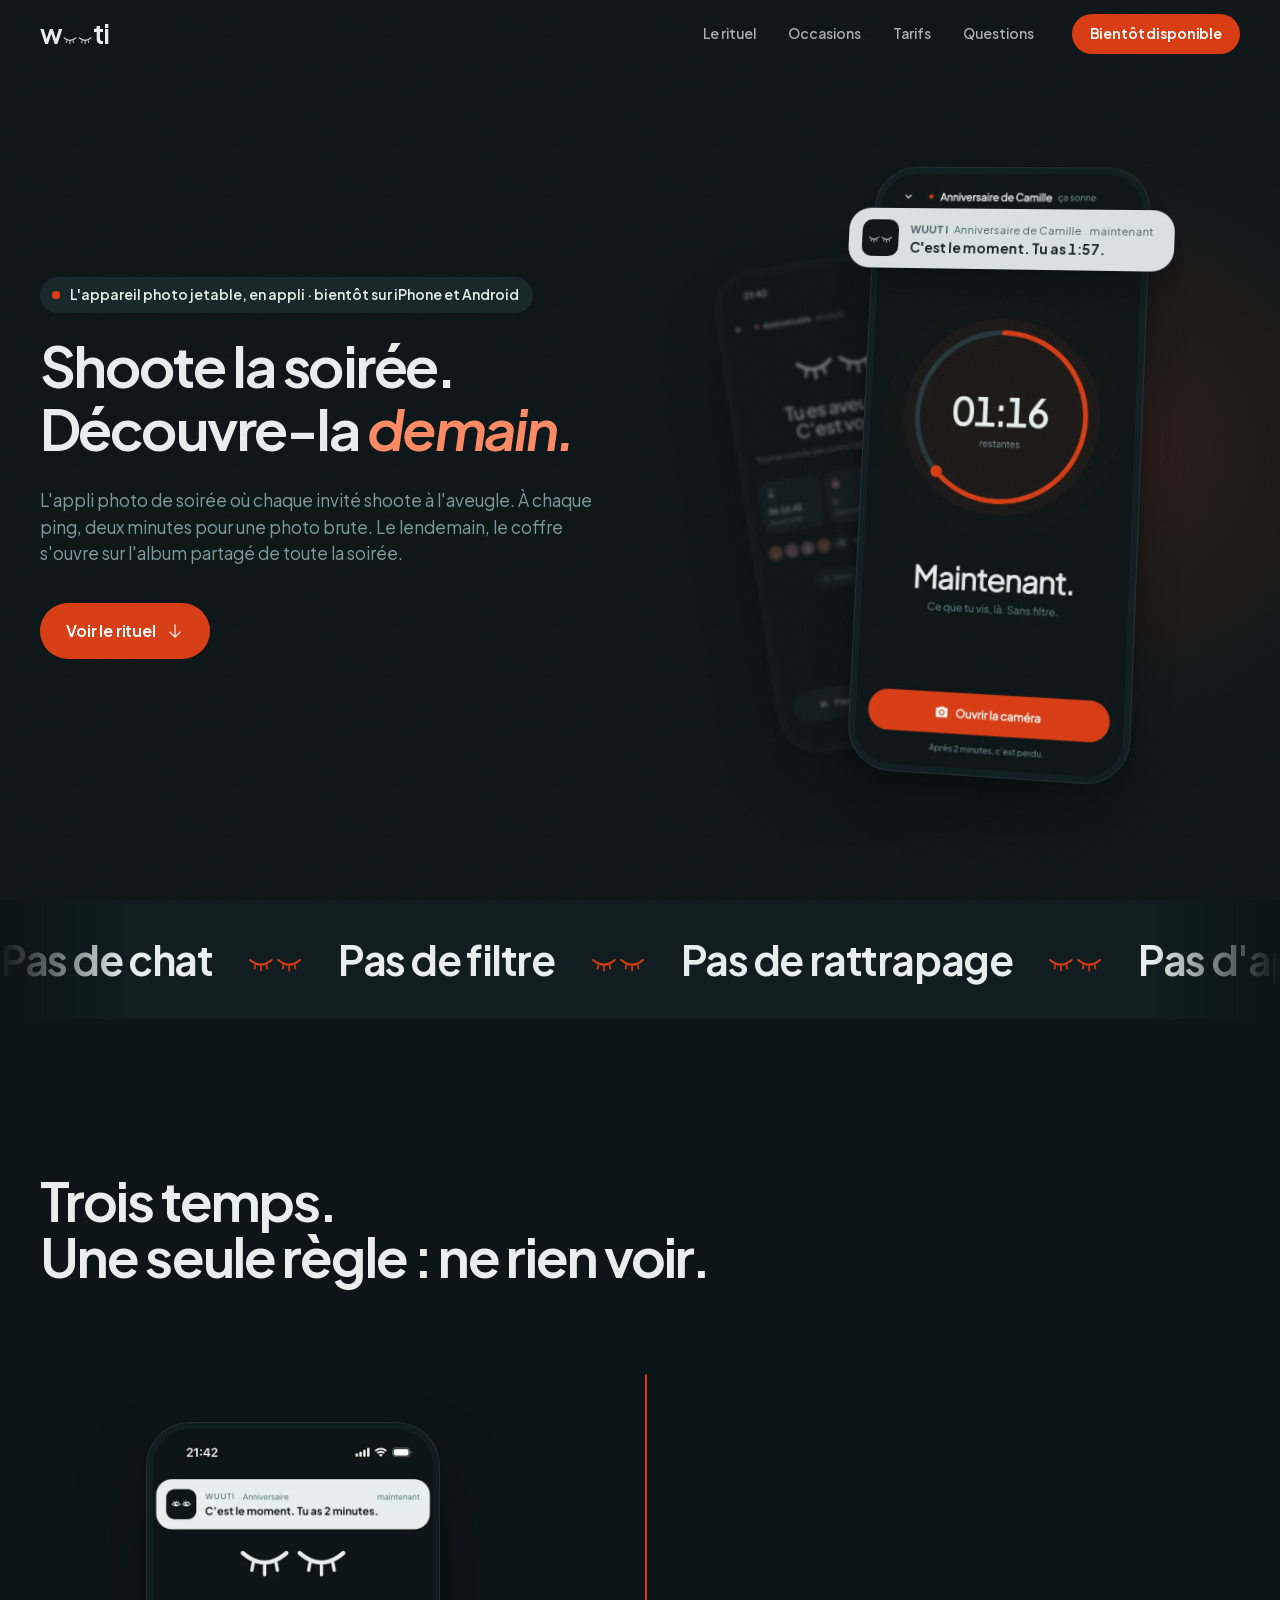
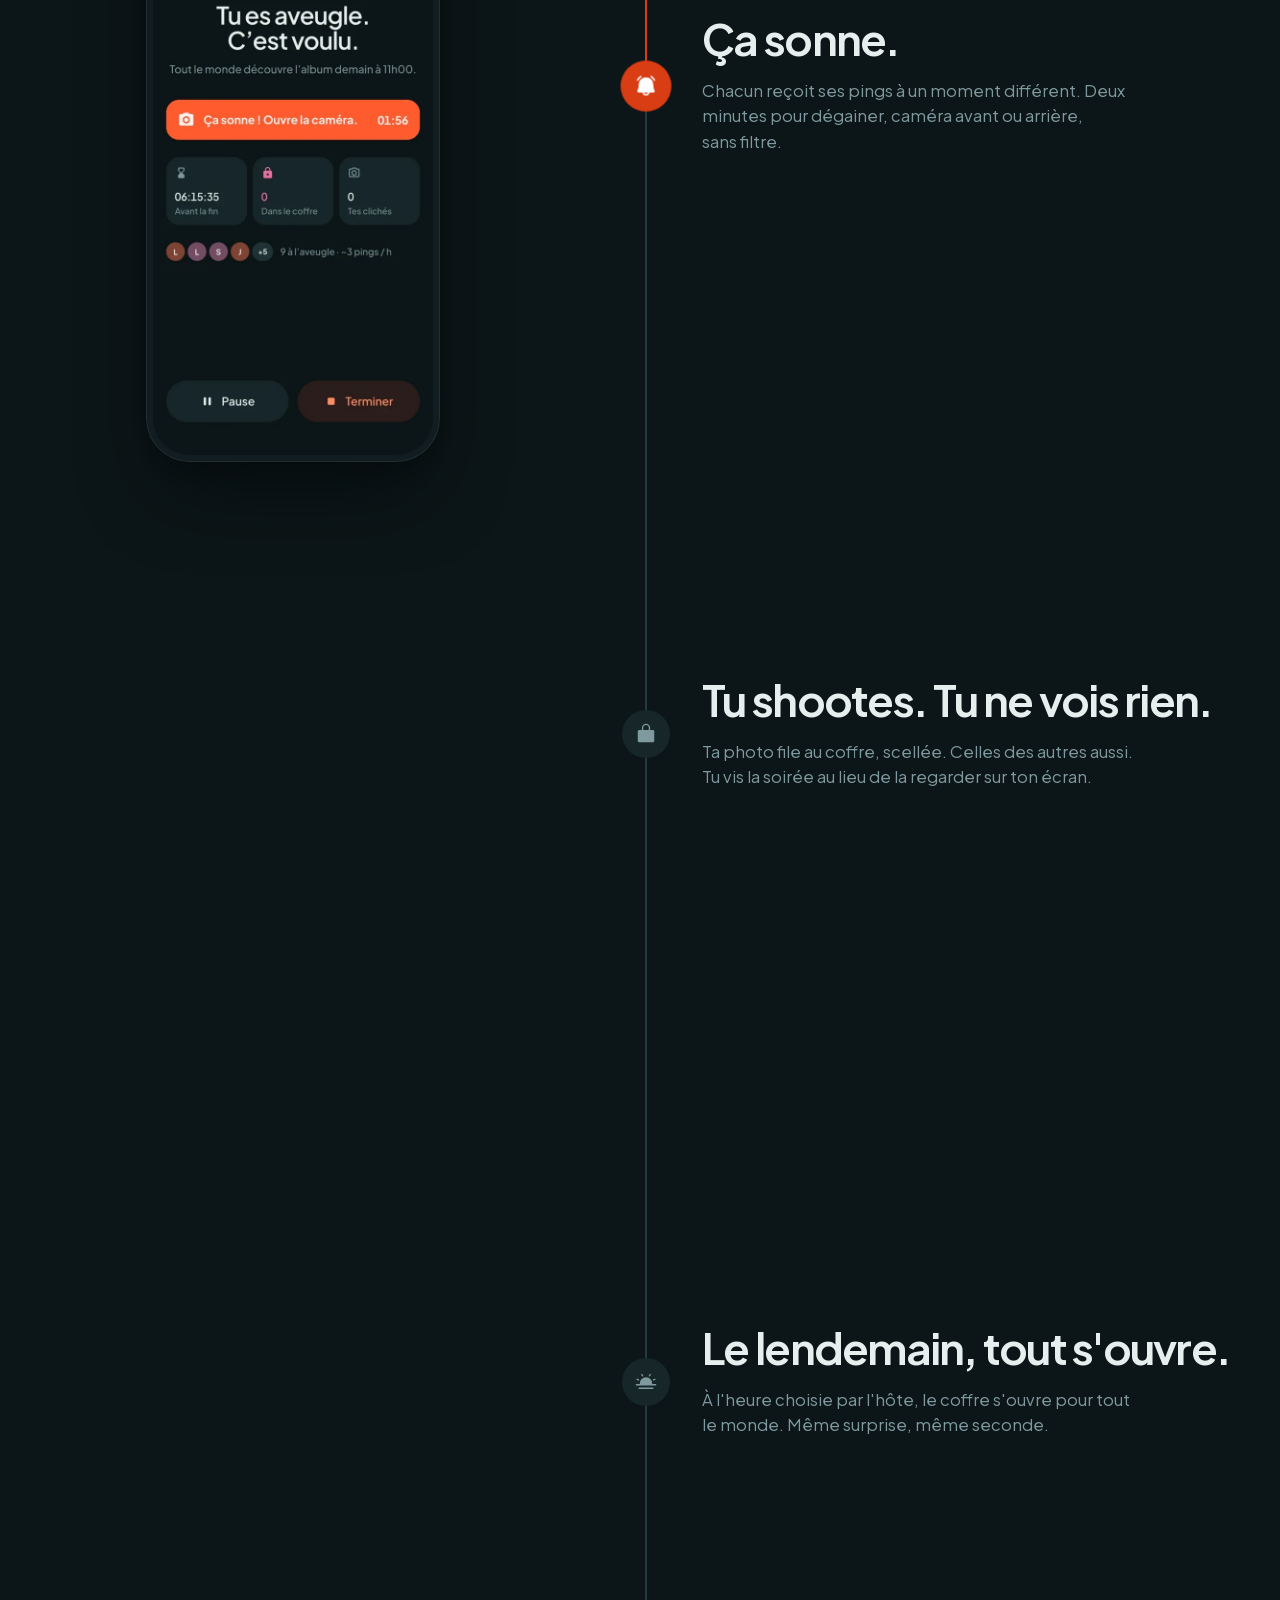
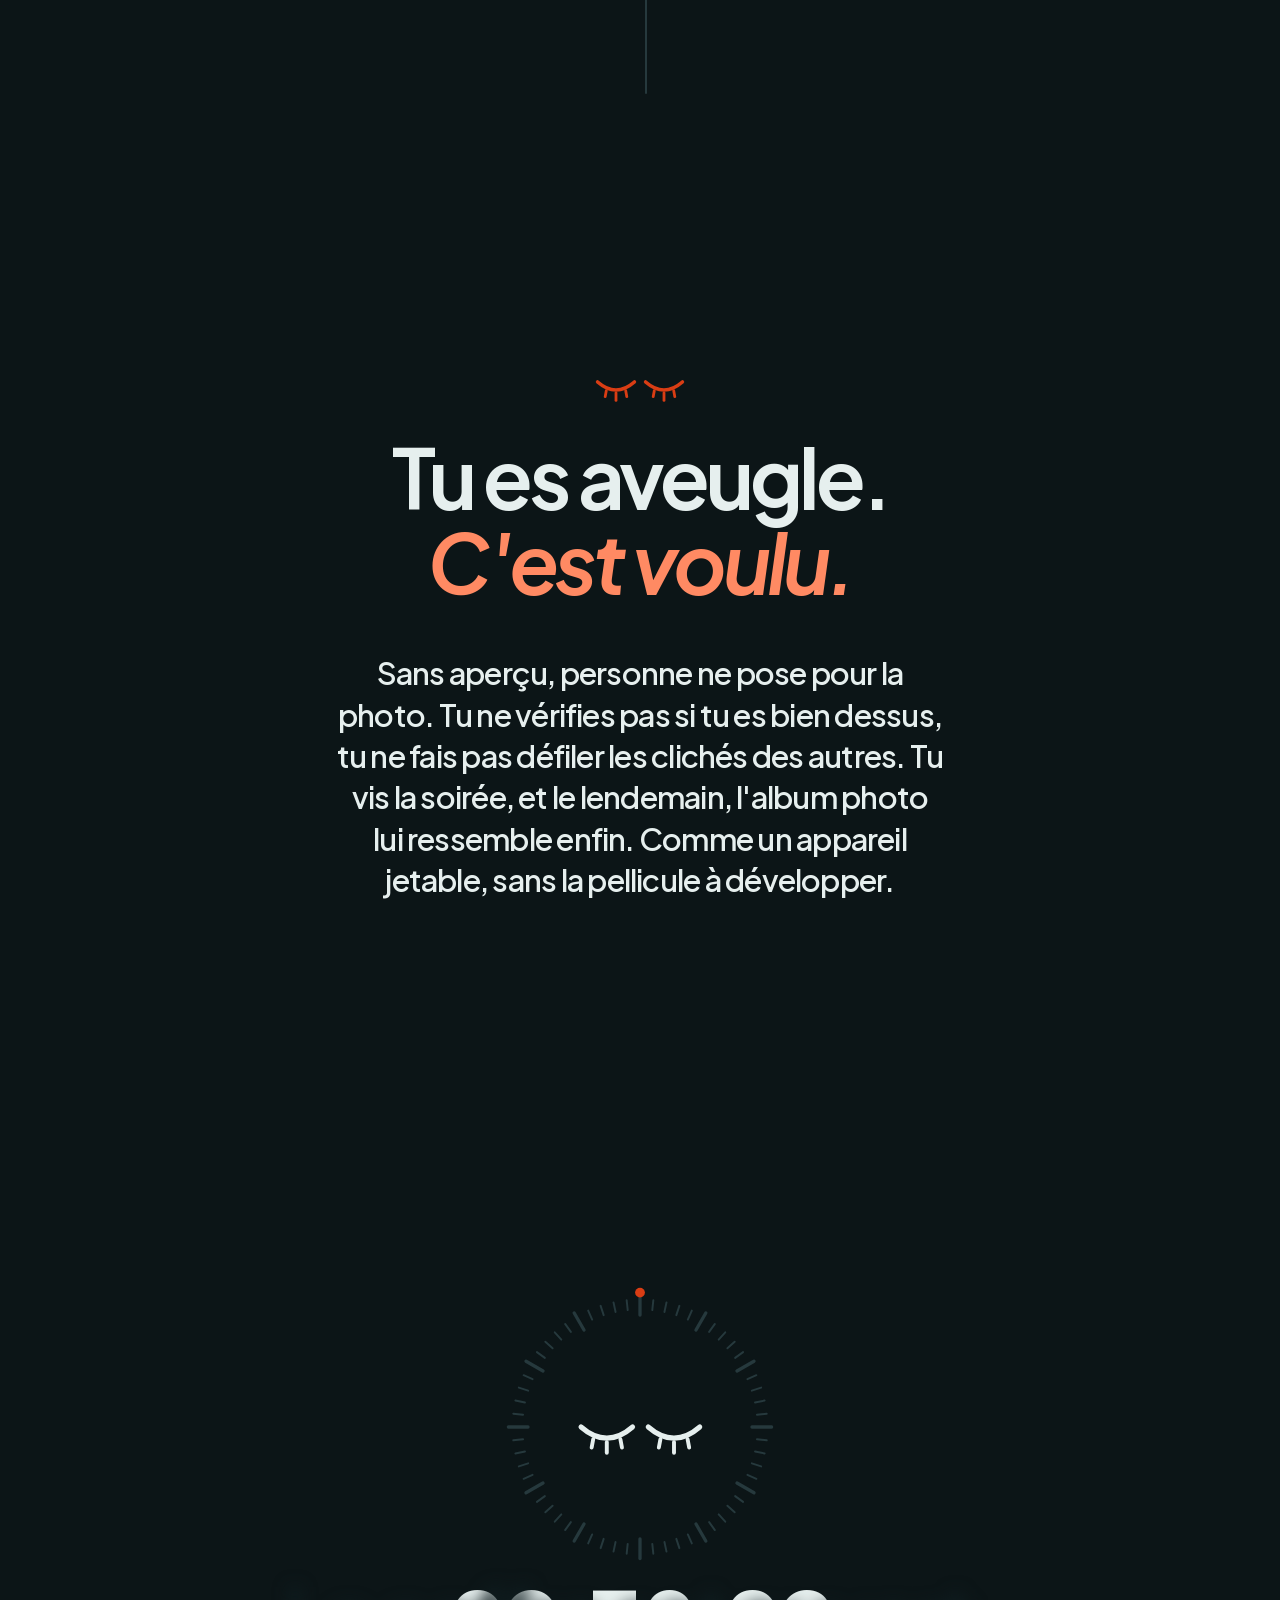
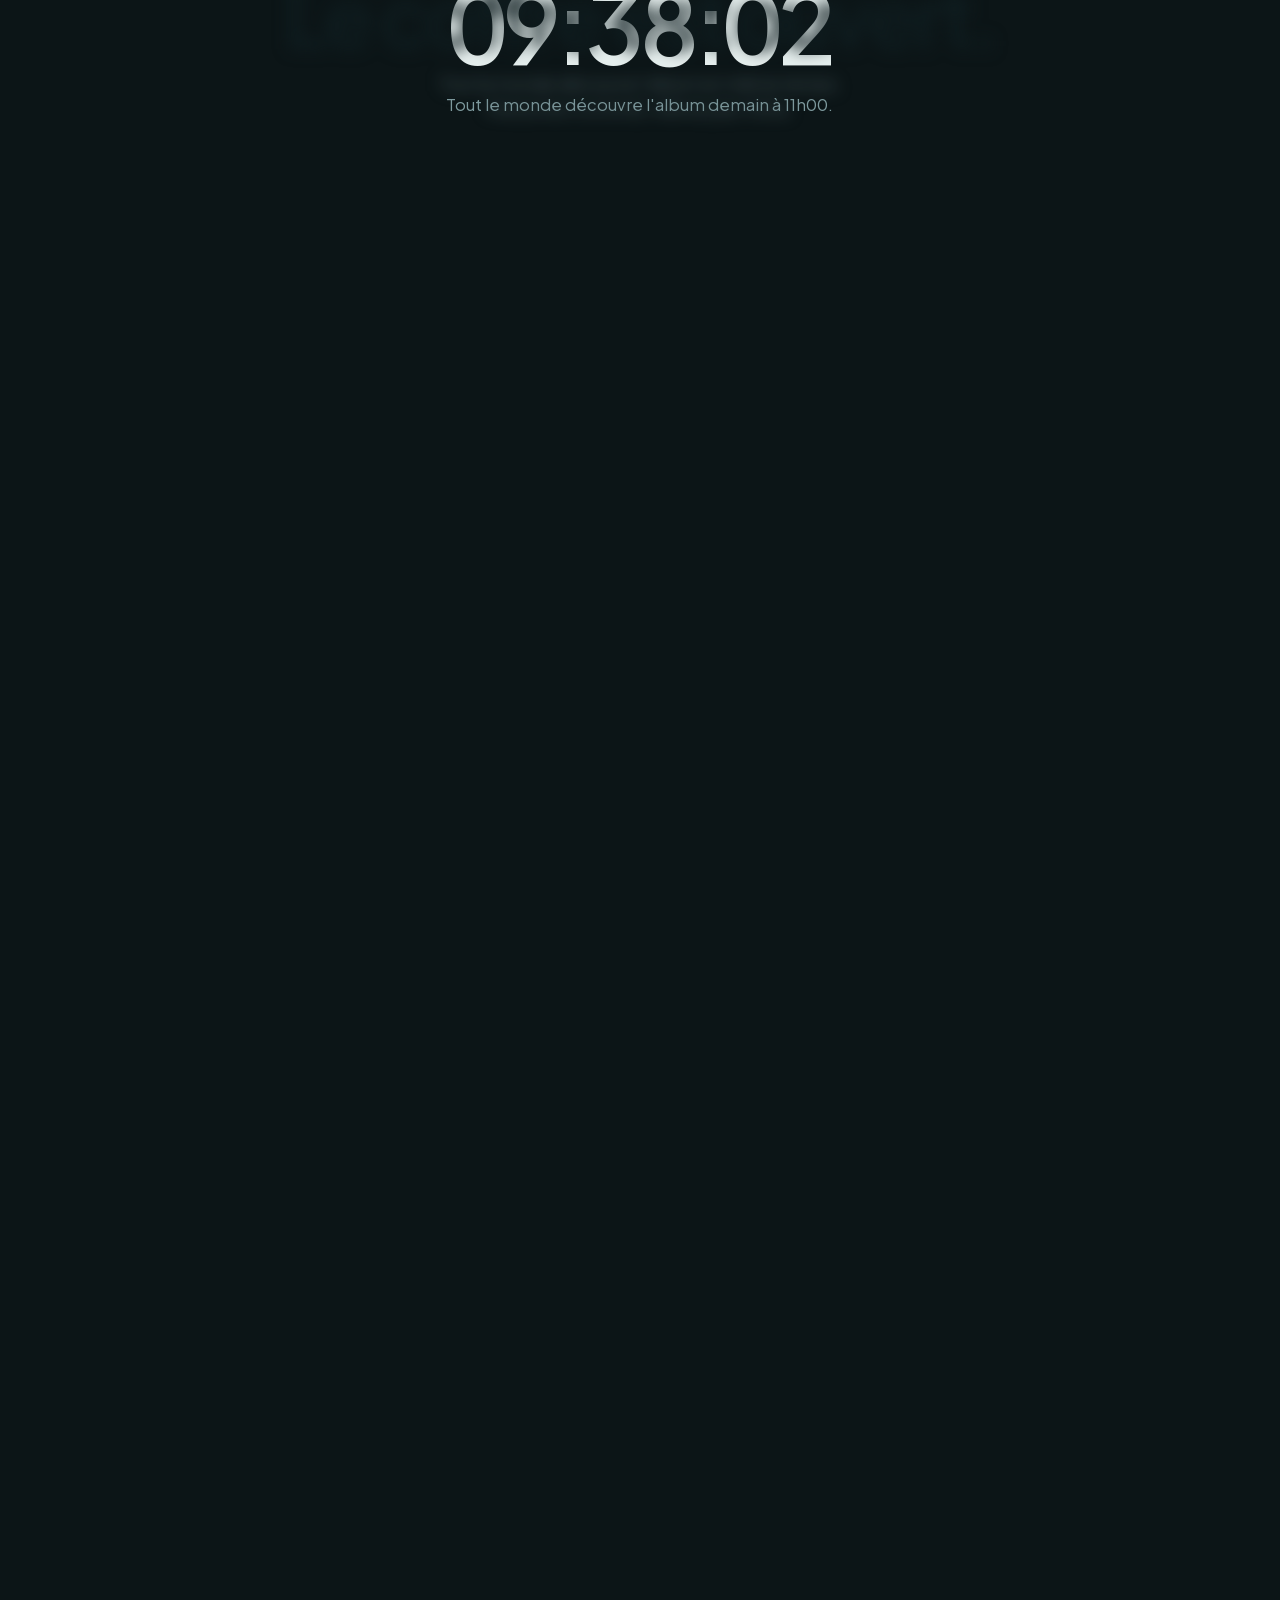
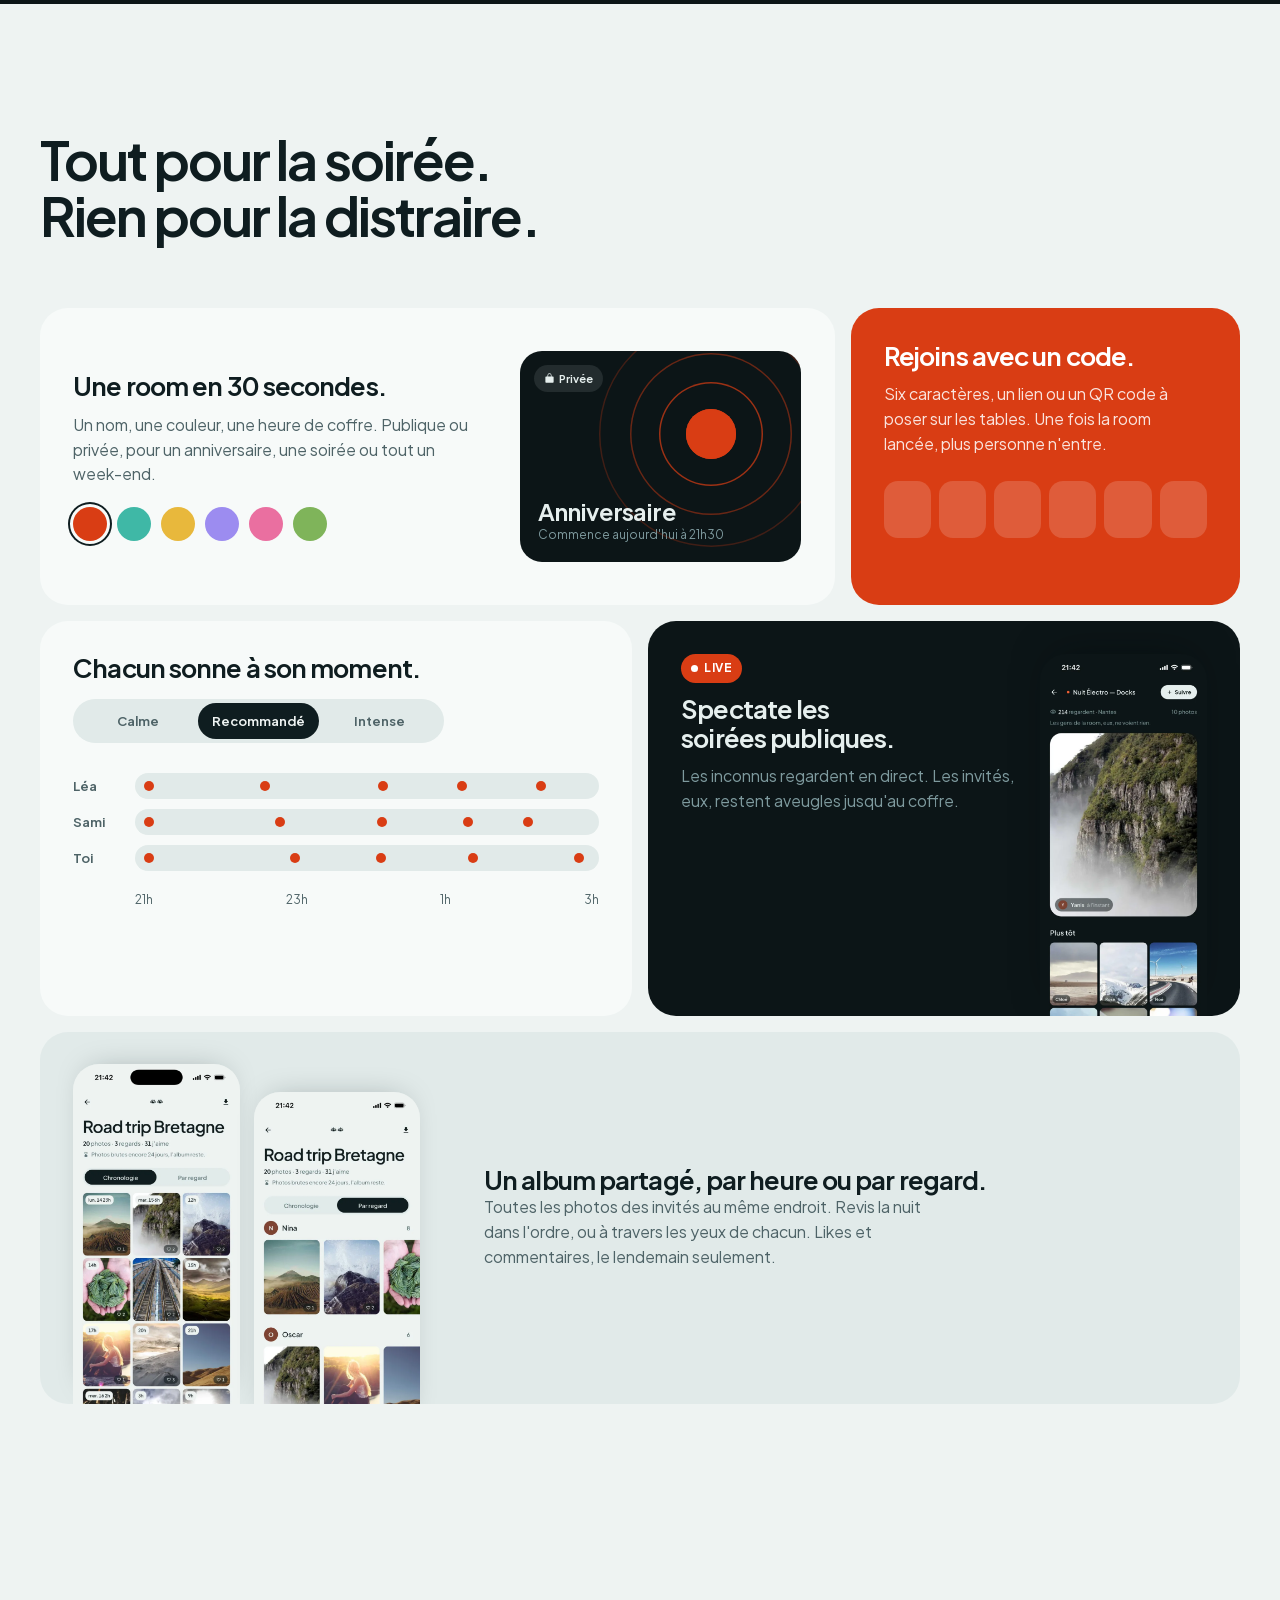
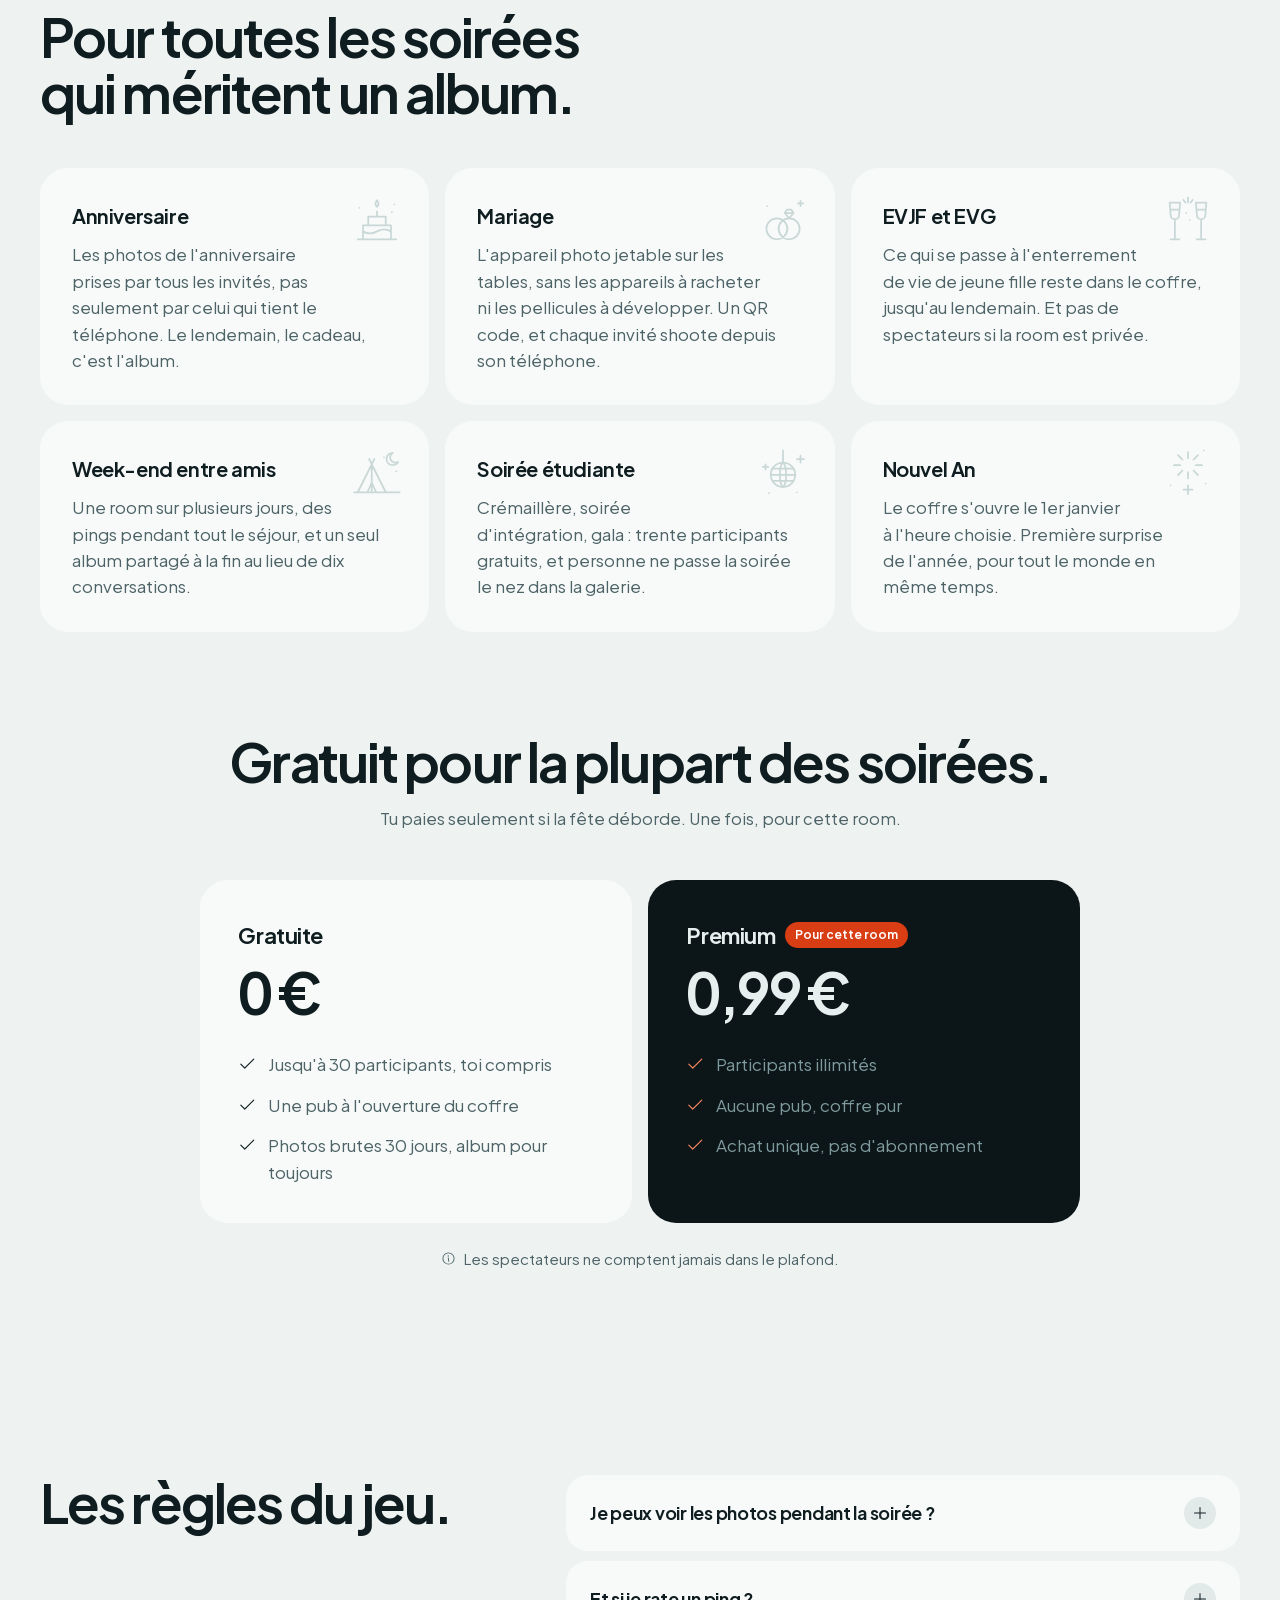
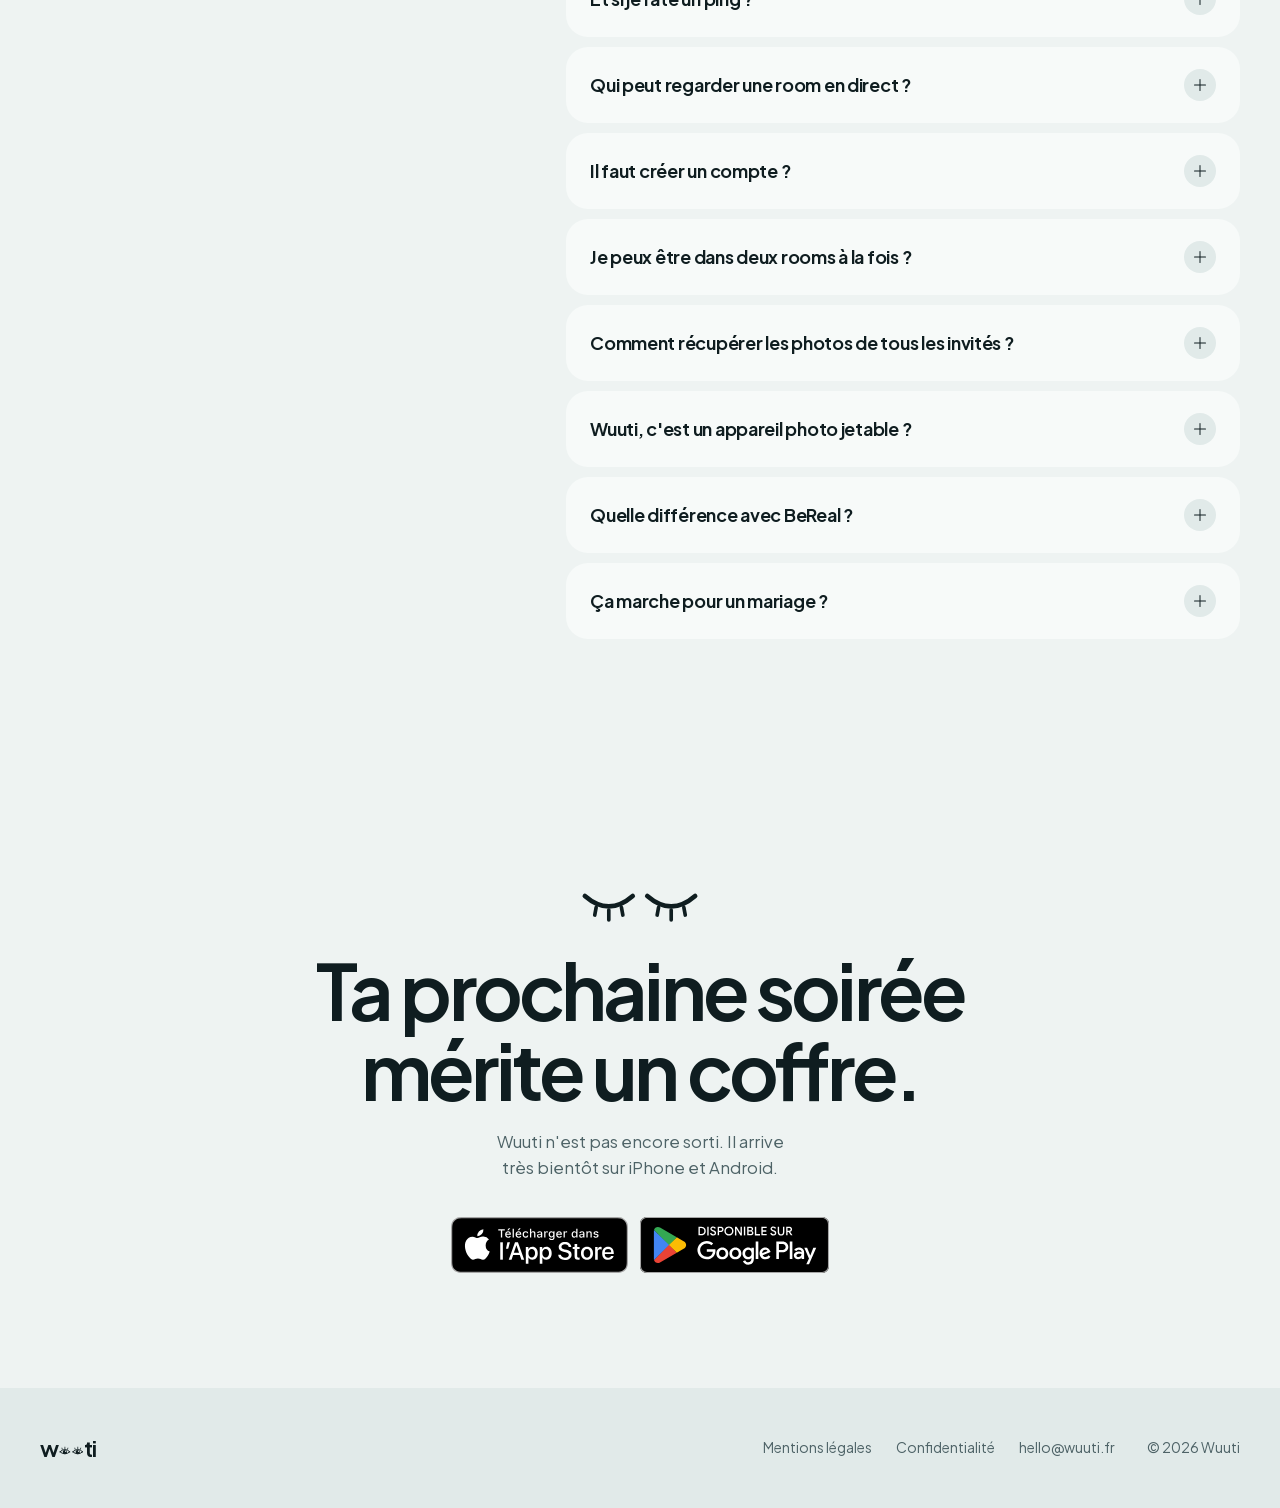
==== index.html @ c9699968 "Occasions : icônes au trait qui se colorent au survol Co-Authored-By: Claude Opus 5.5 <noreply@anthr" ====
<!doctype html>
<html lang="fr">
<head>
  <meta charset="utf-8" />
  <meta name="viewport" content="width=device-width, initial-scale=1, viewport-fit=cover" />
  <title>Wuuti : l'appareil photo jetable de tes soirées, en appli</title>
  <meta name="description" content="Wuuti, l'appli appareil photo jetable pour soirées, anniversaires, mariages et EVJF : tes invités prennent les photos à l'aveugle, l'album photo partagé se révèle le lendemain." />
  <link rel="canonical" href="https://wuuti.fr/" />
  <meta name="robots" content="index, follow, max-image-preview:large" />
  <meta name="theme-color" content="#0C1517" />

  <meta property="og:type" content="website" />
  <meta property="og:site_name" content="Wuuti" />
  <meta property="og:locale" content="fr_FR" />
  <meta property="og:url" content="https://wuuti.fr/" />
  <meta property="og:title" content="Wuuti : l'appareil photo jetable de tes soirées, en appli" />
  <meta property="og:description" content="Shoote la soirée. Découvre-la demain. Les photos de tous tes invités, sans aperçu, réunies dans un album partagé qui s'ouvre le lendemain." />
  <meta property="og:image" content="https://wuuti.fr/assets/og.jpg" />
  <meta property="og:image:width" content="1200" />
  <meta property="og:image:height" content="630" />
  <meta property="og:image:alt" content="Wuuti : Shoote la soirée. Découvre-la demain. L'app photo de soirée, à l'aveugle." />
  <meta name="twitter:card" content="summary_large_image" />
  <meta name="twitter:title" content="Wuuti : l'appareil photo jetable de tes soirées, en appli" />
  <meta name="twitter:description" content="Shoote la soirée. Découvre-la demain." />
  <meta name="twitter:image" content="https://wuuti.fr/assets/og.jpg" />

  <script type="application/ld+json">
{
  "@context": "https://schema.org",
  "@graph": [
    {
      "@type": "WebSite",
      "@id": "https://wuuti.fr/#site",
      "url": "https://wuuti.fr/",
      "name": "Wuuti",
      "inLanguage": "fr-FR"
    },
    {
      "@type": "Organization",
      "@id": "https://wuuti.fr/#org",
      "name": "Wuuti",
      "url": "https://wuuti.fr/",
      "logo": "https://wuuti.fr/assets/icon.png"
    },
    {
      "@type": "MobileApplication",
      "name": "Wuuti",
      "operatingSystem": "iOS, Android",
      "applicationCategory": "PhotographyApplication",
      "description": "Wuuti, l'appli appareil photo jetable pour soirées, anniversaires, mariages et EVJF : tes invités prennent les photos à l'aveugle, l'album photo partagé se révèle le lendemain.",
      "keywords": "appareil photo jetable, application photo soirée, album photo partagé, photos invités mariage, photo anniversaire, EVJF, alternative BeReal",
      "featureList": ["Pings photo aléatoires pour chaque invité", "Photos sans aperçu ni filtre", "Album photo partagé révélé le lendemain", "Room privée ou publique, code, lien ou QR", "Album trié par heure ou par invité"],
      "inLanguage": "fr-FR",
      "image": "https://wuuti.fr/assets/og.jpg",
      "publisher": {
        "@id": "https://wuuti.fr/#org"
      },
      "screenshot": [
        "https://wuuti.fr/assets/screens/23-ping-camera.webp",
        "https://wuuti.fr/assets/screens/21-live.webp",
        "https://wuuti.fr/assets/screens/29-coffre-ouvert.webp"
      ],
      "offers": [
        {
          "@type": "Offer",
          "name": "Gratuite",
          "price": "0",
          "priceCurrency": "EUR"
        },
        {
          "@type": "Offer",
          "name": "Premium, pour une room",
          "price": "0.99",
          "priceCurrency": "EUR"
        }
      ]
    },
    {
      "@type": "FAQPage",
      "mainEntity": [
        {
          "@type": "Question",
          "name": "Je peux voir les photos pendant la soirée ?",
          "acceptedAnswer": {
            "@type": "Answer",
            "text": "Non. Personne, pas même l'hôte. Les photos restent scellées dans le coffre jusqu'à l'heure d'ouverture, le lendemain."
          }
        },
        {
          "@type": "Question",
          "name": "Et si je rate un ping ?",
          "acceptedAnswer": {
            "@type": "Answer",
            "text": "Il est perdu. Pas de rattrapage, pas de photo importée de ta galerie. C'est ce qui rend l'album honnête."
          }
        },
        {
          "@type": "Question",
          "name": "Qui peut regarder une room en direct ?",
          "acceptedAnswer": {
            "@type": "Answer",
            "text": "Seulement les rooms publiques, et jamais par leurs propres invités. Une room privée n'a pas de spectateurs."
          }
        },
        {
          "@type": "Question",
          "name": "Il faut créer un compte ?",
          "acceptedAnswer": {
            "@type": "Answer",
            "text": "Oui, un compte est nécessaire (email et mot de passe, Google, Apple ou passkey). Ton nom d'utilisateur signe tes photos, pas de profil à remplir."
          }
        },
        {
          "@type": "Question",
          "name": "Je peux être dans deux rooms à la fois ?",
          "acceptedAnswer": {
            "@type": "Answer",
            "text": "Non, une seule à la fois. Tu es à une soirée, pas à trois."
          }
        },
        {
          "@type": "Question",
          "name": "Comment récupérer les photos de tous les invités ?",
          "acceptedAnswer": {
            "@type": "Answer",
            "text": "Tu n'as rien à récupérer. Chaque photo prise dans la room part directement dans le même album partagé, qui s'ouvre pour tout le monde le lendemain. Plus besoin de relancer le groupe WhatsApp."
          }
        },
        {
          "@type": "Question",
          "name": "Wuuti, c'est un appareil photo jetable ?",
          "acceptedAnswer": {
            "@type": "Answer",
            "text": "C'est l'esprit : pas d'aperçu, pas de retouche, et on découvre les photos plus tard. Sauf qu'ici, pas de pellicule à développer ni d'appareil à distribuer : chaque invité utilise son téléphone."
          }
        },
        {
          "@type": "Question",
          "name": "Quelle différence avec BeReal ?",
          "acceptedAnswer": {
            "@type": "Answer",
            "text": "BeReal, c'est une photo par jour avec tes amis. Wuuti, c'est le temps d'un événement : chacun reçoit ses pings à un moment différent, personne ne voit rien pendant la soirée, et tout se révèle d'un coup le lendemain."
          }
        },
        {
          "@type": "Question",
          "name": "Ça marche pour un mariage ?",
          "acceptedAnswer": {
            "@type": "Answer",
            "text": "Oui. Les invités rejoignent avec un QR code sur les tables, et vous découvrez le lendemain le mariage vu par chacun d'eux. Au-delà de 30 invités, la formule Premium à 0,99 € ouvre la room sans limite."
          }
        }
      ]
    }
  ]
}
  </script>

  <link rel="icon" href="assets/favicon.png" />
  <link rel="apple-touch-icon" href="assets/apple-touch-icon.png" />
  <link rel="preload" href="assets/fonts/jakarta.woff2" as="font" type="font/woff2" crossorigin />
  <link rel="preload" href="assets/screens/23-ping-camera.webp?v=2" as="image" />
  <link rel="stylesheet" href="styles.css?v=22" />
</head>
<body>
  <!-- Icônes Phosphor (MIT), en sprite : pas de CSS ni de police externe -->
  <svg width="0" height="0" style="position:absolute" aria-hidden="true" focusable="false">
    <symbol id="i-apple-logo" viewBox="0 0 256 256"><path d="M128.23,30A40,40,0,0,1,167,0h1a8,8,0,0,1,0,16h-1a24,24,0,0,0-23.24,18,8,8,0,1,1-15.5-4ZM223.3,169.59a8.07,8.07,0,0,0-2.8-3.4C203.53,154.53,200,134.64,200,120c0-17.67,13.47-33.06,21.5-40.67a8,8,0,0,0,0-11.62C208.82,55.74,187.82,48,168,48a72.23,72.23,0,0,0-40,12.13,71.56,71.56,0,0,0-90.71,9.09A74.63,74.63,0,0,0,16,123.4a127,127,0,0,0,40.14,89.73A39.8,39.8,0,0,0,83.59,224h87.68a39.84,39.84,0,0,0,29.12-12.57,125,125,0,0,0,17.82-24.6C225.23,174,224.33,172,223.3,169.59Z"/></symbol>
    <symbol id="i-arrow-down" viewBox="0 0 256 256"><path d="M205.66,149.66l-72,72a8,8,0,0,1-11.32,0l-72-72a8,8,0,0,1,11.32-11.32L120,196.69V40a8,8,0,0,1,16,0V196.69l58.34-58.35a8,8,0,0,1,11.32,11.32Z"/></symbol>
    <symbol id="i-bell-ringing" viewBox="0 0 256 256"><path d="M224,71.1a8,8,0,0,1-10.78-3.42,94.13,94.13,0,0,0-33.46-36.91,8,8,0,1,1,8.54-13.54,111.46,111.46,0,0,1,39.12,43.09A8,8,0,0,1,224,71.1ZM35.71,72a8,8,0,0,0,7.1-4.32A94.13,94.13,0,0,1,76.27,30.77a8,8,0,1,0-8.54-13.54A111.46,111.46,0,0,0,28.61,60.32,8,8,0,0,0,35.71,72Zm186.1,103.94A16,16,0,0,1,208,200H167.2a40,40,0,0,1-78.4,0H48a16,16,0,0,1-13.79-24.06C43.22,160.39,48,138.28,48,112a80,80,0,0,1,160,0C208,138.27,212.78,160.38,221.81,175.94ZM150.62,200H105.38a24,24,0,0,0,45.24,0Z"/></symbol>
    <symbol id="i-check-circle" viewBox="0 0 256 256"><path d="M128,24A104,104,0,1,0,232,128,104.11,104.11,0,0,0,128,24Zm45.66,85.66-56,56a8,8,0,0,1-11.32,0l-24-24a8,8,0,0,1,11.32-11.32L112,148.69l50.34-50.35a8,8,0,0,1,11.32,11.32Z"/></symbol>
    <symbol id="i-check" viewBox="0 0 256 256"><path d="M229.66,77.66l-128,128a8,8,0,0,1-11.32,0l-56-56a8,8,0,0,1,11.32-11.32L96,188.69,218.34,66.34a8,8,0,0,1,11.32,11.32Z"/></symbol>
    <symbol id="i-google-play-logo" viewBox="0 0 256 256"><path d="M239.82,114.18,72,18.16a16,16,0,0,0-16.12,0A15.68,15.68,0,0,0,48,31.87V224.13a15.68,15.68,0,0,0,7.92,13.67,16,16,0,0,0,16.12,0l167.78-96a15.76,15.76,0,0,0,0-27.64ZM160,139.31l18.92,18.92-88.5,50.66ZM90.4,47.1l88.53,50.67L160,116.69ZM193.31,150l-22-22,22-22,38.43,22Z"/></symbol>
    <symbol id="i-info" viewBox="0 0 256 256"><path d="M128,24A104,104,0,1,0,232,128,104.11,104.11,0,0,0,128,24Zm0,192a88,88,0,1,1,88-88A88.1,88.1,0,0,1,128,216Zm16-40a8,8,0,0,1-8,8,16,16,0,0,1-16-16V128a8,8,0,0,1,0-16,16,16,0,0,1,16,16v40A8,8,0,0,1,144,176ZM112,84a12,12,0,1,1,12,12A12,12,0,0,1,112,84Z"/></symbol>
    <symbol id="i-lock-simple" viewBox="0 0 256 256"><path d="M208,80H176V56a48,48,0,0,0-96,0V80H48A16,16,0,0,0,32,96V208a16,16,0,0,0,16,16H208a16,16,0,0,0,16-16V96A16,16,0,0,0,208,80ZM96,56a32,32,0,0,1,64,0V80H96Z"/></symbol>
    <symbol id="i-plus" viewBox="0 0 256 256"><path d="M224,128a8,8,0,0,1-8,8H136v80a8,8,0,0,1-16,0V136H40a8,8,0,0,1,0-16h80V40a8,8,0,0,1,16,0v80h80A8,8,0,0,1,224,128Z"/></symbol>
    <symbol id="i-sun-horizon" viewBox="0 0 256 256"><path d="M248,160a8,8,0,0,1-8,8H16a8,8,0,0,1,0-16H56.45a73.54,73.54,0,0,1-.45-8,72,72,0,0,1,144,0,73.54,73.54,0,0,1-.45,8H240A8,8,0,0,1,248,160Zm-40,32H48a8,8,0,0,0,0,16H208a8,8,0,0,0,0-16ZM80.84,59.58a8,8,0,0,0,14.32-7.16l-8-16a8,8,0,0,0-14.32,7.16ZM20.42,103.16l16,8a8,8,0,1,0,7.16-14.31l-16-8a8,8,0,1,0-7.16,14.31ZM216,112a8,8,0,0,0,3.57-.84l16-8a8,8,0,1,0-7.16-14.31l-16,8A8,8,0,0,0,216,112ZM164.42,63.16a8,8,0,0,0,10.74-3.58l8-16a8,8,0,0,0-14.32-7.16l-8,16A8,8,0,0,0,164.42,63.16Z"/></symbol>
  </svg>
  <a class="skip" href="#main">Aller au contenu</a>

  <!-- NAV -->
  <header class="nav" data-nav>
    <div class="container nav__inner">
      <a href="#top" class="wordmark">
        w<span class="eyes" data-eyes data-eyes-logo><span class="sr">uu</span></span>ti
      </a>
      <nav class="nav__links" aria-label="Sections">
        <a href="#rituel">Le rituel</a>
        <a href="#occasions">Occasions</a>
        <a href="#tarifs">Tarifs</a>
        <a href="#questions">Questions</a>
      </nav>
      <a href="#obtenir" class="btn btn--ember btn--sm" data-magnetic>
        <span>Bientôt disponible</span>
      </a>
    </div>
  </header>

  <main id="main">

    <!-- HERO -->
    <section class="hero" id="top">
      <div class="hero__sentinel" data-hero-sentinel></div>
      <div class="container hero__grid">
        <div class="hero__copy">
          <p class="soon reveal-load">
            <span class="soon__dot" aria-hidden="true"></span>
            L'appareil photo jetable, en appli · bientôt sur iPhone et Android
          </p>
          <h1 class="hero__title">
            <span class="line"><span>Shoote la soirée.</span></span>
            <span class="line"><span>Découvre-la <em>demain.</em></span></span>
          </h1>
          <p class="hero__sub reveal-load" style="--d: 120ms">
            L'appli photo de soirée où chaque invité shoote à l'aveugle. À chaque ping, deux minutes pour une photo brute. Le lendemain, le coffre s'ouvre sur l'album partagé de toute la soirée.
          </p>
          <div class="hero__ctas reveal-load" style="--d: 200ms">
            <a href="#rituel" class="btn btn--ember btn--lg" data-magnetic>
              <span>Voir le rituel</span>
              <svg class="icon btn__arrow btn__arrow--down" aria-hidden="true"><use href="#i-arrow-down"/></svg>
            </a>
          </div>
        </div>

        <div class="hero__visual reveal-load" style="--d: 80ms" data-tilt>
          <div class="ping-rings" data-rings aria-hidden="true">
            <span></span><span></span><span></span>
          </div>
          <div class="phone phone--back" aria-hidden="true">
            <img src="assets/screens/21-live.webp" alt="" width="600" height="1305" loading="eager" />
          </div>
          <div class="phone phone--front">
            <img src="assets/screens/23-ping-camera.webp?v=2" alt="Appli photo de soirée Wuuti : un ping sonne, il reste 1 minute 16 pour prendre la photo." width="600" height="1305" fetchpriority="high" />
            <div class="notif" data-notif aria-hidden="true">
              <span class="notif__icon"><span class="eyes eyes--xs" data-eyes="static" aria-hidden="true"></span></span>
              <span class="notif__body">
                <span class="notif__meta"><b>WUUTI</b> Anniversaire de Camille <span class="notif__now">maintenant</span></span>
                <span class="notif__text">C'est le moment. Tu as <span class="tabular" data-notif-count>2:00</span>.</span>
              </span>
            </div>
          </div>
        </div>
      </div>
    </section>

    <!-- MARQUEE : les règles -->
    <div class="marquee">
      <div class="marquee__track">
        <div class="marquee__group">
          <span>Pas de chat</span><span class="eyes eyes--mq" data-eyes="static" aria-hidden="true"></span>
          <span>Pas de filtre</span><span class="eyes eyes--mq" data-eyes="static" aria-hidden="true"></span>
          <span>Pas de rattrapage</span><span class="eyes eyes--mq" data-eyes="static" aria-hidden="true"></span>
          <span>Pas d'aperçu</span><span class="eyes eyes--mq" data-eyes="static" aria-hidden="true"></span>
        </div>
        <div class="marquee__group" aria-hidden="true">
          <span>Pas de chat</span><span class="eyes eyes--mq" data-eyes="static" aria-hidden="true"></span>
          <span>Pas de filtre</span><span class="eyes eyes--mq" data-eyes="static" aria-hidden="true"></span>
          <span>Pas de rattrapage</span><span class="eyes eyes--mq" data-eyes="static" aria-hidden="true"></span>
          <span>Pas d'aperçu</span><span class="eyes eyes--mq" data-eyes="static" aria-hidden="true"></span>
        </div>
      </div>
    </div>

    <!-- LE RITUEL : sticky scroll -->
    <section class="ritual" id="rituel">
      <div class="container">
        <h2 class="section-title reveal">Trois temps.<br />Une seule règle : ne rien voir.</h2>
        <div class="ritual__grid">
          <div class="ritual__stage" aria-hidden="true">
            <div class="phone phone--stage">
              <img class="is-active" data-ritual-img="0" src="assets/screens/22-ping-notif.webp?v=2" alt="" width="600" height="1305" loading="lazy" />
              <img data-ritual-img="1" src="assets/screens/21-live.webp" alt="" width="600" height="1305" loading="lazy" />
              <img data-ritual-img="2" src="assets/screens/29-coffre-ouvert.webp" alt="" width="600" height="1305" loading="lazy" />
            </div>
          </div>
          <ol class="ritual__steps">
            <li class="ritual__step is-active" data-ritual-step="0">
              <span class="ritual__icon"><svg class="icon" aria-hidden="true"><use href="#i-bell-ringing"/></svg></span>
              <h3>Ça sonne.</h3>
              <p>Chacun reçoit ses pings à un moment différent. Deux minutes pour dégainer, caméra avant ou arrière, sans filtre.</p>
              <img class="ritual__inline" src="assets/screens/22-ping-notif.webp?v=2" alt="Notification Wuuti : c'est le moment, tu as 2 minutes." width="600" height="1305" loading="lazy" />
            </li>
            <li class="ritual__step" data-ritual-step="1">
              <span class="ritual__icon"><svg class="icon" aria-hidden="true"><use href="#i-lock-simple"/></svg></span>
              <h3>Tu shootes. Tu ne vois rien.</h3>
              <p>Ta photo file au coffre, scellée. Celles des autres aussi. Tu vis la soirée au lieu de la regarder sur ton écran.</p>
              <img class="ritual__inline" src="assets/screens/21-live.webp" alt="Écran Wuuti pendant la soirée : tu es aveugle, c'est voulu." width="600" height="1305" loading="lazy" />
            </li>
            <li class="ritual__step" data-ritual-step="2">
              <span class="ritual__icon"><svg class="icon" aria-hidden="true"><use href="#i-sun-horizon"/></svg></span>
              <h3>Le lendemain, tout s'ouvre.</h3>
              <p>À l'heure choisie par l'hôte, le coffre s'ouvre pour tout le monde. Même surprise, même seconde.</p>
              <img class="ritual__inline" src="assets/screens/29-coffre-ouvert.webp" alt="Écran Wuuti : le coffre est ouvert, 23 photos." width="600" height="1305" loading="lazy" />
            </li>
          </ol>
        </div>
      </div>
    </section>

    <!-- MANIFESTE -->
    <section class="manifesto" id="aveugle">
      <div class="container manifesto__inner">
        <span class="eyes eyes--manifesto" data-eyes="static" aria-hidden="true"></span>
        <h2 class="manifesto__title reveal">Tu es aveugle.<br /><em>C'est voulu.</em></h2>
        <p class="manifesto__text" data-words>Sans aperçu, personne ne pose pour la photo. Tu ne vérifies pas si tu es bien dessus, tu ne fais pas défiler les clichés des autres. Tu vis la soirée, et le lendemain, l'album photo lui ressemble enfin. Comme un appareil jetable, sans la pellicule à développer.</p>
      </div>
    </section>

    <!-- LE COFFRE : bascule nuit / jour -->
    <section class="vault" id="coffre" data-vault>
      <div class="vault__stage">
        <div class="vault__photos" aria-hidden="true" data-vault-photos></div>

        <div class="vault__center">
          <div class="vault__dial" aria-hidden="true">
            <svg viewBox="0 0 200 200" class="vault__ticks"></svg>
            <span class="eyes eyes--vault" data-eyes data-eyes-vault></span>
          </div>
          <div class="vault__sealed">
            <p class="vault__time tabular" data-vault-countdown>--:--:--</p>
            <p class="vault__caption">Tout le monde découvre l'album demain à 11h00.</p>
          </div>
          <div class="vault__open">
            <h2 class="vault__title">Le coffre est ouvert.</h2>
            <p class="vault__caption">Tout le monde découvre l'album en même temps. Personne n'a triché, même pas l'hôte.</p>
          </div>
        </div>
      </div>
      <div class="vault__trigger" data-vault-trigger aria-hidden="true"></div>
    </section>

    <!-- BENTO (jour) -->
    <section class="features day" id="fonctions" data-day>
      <div class="container">
        <h2 class="section-title reveal">Tout pour la soirée.<br />Rien pour la distraire.</h2>

        <div class="bento">
          <!-- 1. Créer -->
          <article class="cell cell--create reveal">
            <div class="cell__text">
              <h3>Une room en 30 secondes.</h3>
              <p>Un nom, une couleur, une heure de coffre. Publique ou privée, pour un anniversaire, une soirée ou tout un week-end.</p>
              <div class="swatches" role="radiogroup" aria-label="Couleur de la room" data-swatches>
                <button role="radio" aria-checked="true" aria-label="Braise" style="--c:#D93D14"></button>
                <button role="radio" aria-checked="false" aria-label="Lagune" style="--c:#3FB8A6"></button>
                <button role="radio" aria-checked="false" aria-label="Soleil" style="--c:#E8B83C"></button>
                <button role="radio" aria-checked="false" aria-label="Lilas" style="--c:#9C8CF0"></button>
                <button role="radio" aria-checked="false" aria-label="Pivoine" style="--c:#EA6FA0"></button>
                <button role="radio" aria-checked="false" aria-label="Mousse" style="--c:#7FB45A"></button>
              </div>
            </div>
            <div class="cover" data-cover aria-hidden="true">
              <div class="cover__rings"><span></span><span></span><span></span><span></span></div>
              <span class="cover__chip"><svg class="icon" aria-hidden="true"><use href="#i-lock-simple"/></svg> Privée</span>
              <span class="cover__name">Anniversaire</span>
              <span class="cover__meta">Commence aujourd'hui à 21h30</span>
            </div>
          </article>

          <!-- 2. Rejoindre -->
          <article class="cell cell--join reveal">
            <h3>Rejoins avec un code.</h3>
            <p>Six caractères, un lien ou un QR code à poser sur les tables. Une fois la room lancée, plus personne n'entre.</p>
            <div class="code" data-code aria-hidden="true">
              <span></span><span></span><span></span><span></span><span></span><span></span>
            </div>
            <span class="code__ok" data-code-ok><svg class="icon" aria-hidden="true"><use href="#i-check-circle"/></svg> Anniversaire, 9 participants</span>
          </article>

          <!-- 3. Pings -->
          <article class="cell cell--pings reveal">
            <div class="cell__head">
              <h3>Chacun sonne à son moment.</h3>
              <div class="seg" role="radiogroup" aria-label="Densité des pings" data-seg>
                <button role="radio" aria-checked="false" data-rate="3">Calme</button>
                <button role="radio" aria-checked="true" data-rate="5">Recommandé</button>
                <button role="radio" aria-checked="false" data-rate="8">Intense</button>
                <span class="seg__thumb" aria-hidden="true"></span>
              </div>
            </div>
            <div class="timeline" data-timeline>
              <!-- rempli par main.js -->
            </div>
            <div class="timeline__axis" aria-hidden="true"><span>21h</span><span>23h</span><span>1h</span><span>3h</span></div>
          </article>

          <!-- 4. Lives publics -->
          <article class="cell cell--live reveal">
            <div class="cell__text">
              <span class="live-tag"><span class="live-tag__dot"></span>Live</span>
              <h3>Spectate les soirées publiques.</h3>
              <p>Les inconnus regardent en direct. Les invités, eux, restent aveugles jusqu'au coffre.</p>
            </div>
            <div class="cell__shot">
              <img src="assets/screens/32-spectateur.webp" alt="Écran spectateur Wuuti : un live public avec 214 regards." width="600" height="1305" loading="lazy" />
            </div>
          </article>

          <!-- 5. Album -->
          <article class="cell cell--album reveal">
            <div class="cell__shot cell__shot--pair">
              <img src="assets/screens/09-album.webp" alt="Album Wuuti trié par chronologie." width="600" height="1305" loading="lazy" />
              <img src="assets/screens/10-album-par-regard.webp" alt="Album Wuuti trié par regard, photo par photo de chaque invité." width="600" height="1305" loading="lazy" />
            </div>
            <div class="cell__text">
              <h3>Un album partagé, par heure ou par regard.</h3>
              <p>Toutes les photos des invités au même endroit. Revis la nuit dans l'ordre, ou à travers les yeux de chacun. Likes et commentaires, le lendemain seulement.</p>
            </div>
          </article>
        </div>
      </div>
    </section>

    <!-- OCCASIONS -->
    <section class="occasions day" id="occasions" data-day>
      <div class="container">
        <h2 class="section-title reveal">Pour toutes les soirées<br />qui méritent un album.</h2>
        <div class="occasions__grid">
          <article class="occasion reveal">
            <svg class="occasion__icon" viewBox="0 0 32 32" aria-hidden="true"><path d="M5 27h22M8 27v-8h16v8M8 22.5c2.7 1.6 5.3 1.6 8 0s5.3-1.6 8 0M11 19v-5h10v5M16 14v-3M16 8.5c-1.1-1-1.1-2.4 0-3.8 1.1 1.4 1.1 2.8 0 3.8ZM6 9h.01M26 7h.01M24.5 11.5h.01"/><path class="occasion__trace" d="M5 27h22M8 27v-8h16v8M8 22.5c2.7 1.6 5.3 1.6 8 0s5.3-1.6 8 0M11 19v-5h10v5M16 14v-3M16 8.5c-1.1-1-1.1-2.4 0-3.8 1.1 1.4 1.1 2.8 0 3.8ZM6 9h.01M26 7h.01M24.5 11.5h.01" pathLength="1"/></svg>
            <h3>Anniversaire</h3>
            <p>Les photos de l'anniversaire prises par tous les invités, pas seulement par celui qui tient le téléphone. Le lendemain, le cadeau, c'est l'album.</p>
          </article>
          <article class="occasion reveal">
            <svg class="occasion__icon" viewBox="0 0 32 32" aria-hidden="true"><path d="M12.5 27a6 6 0 1 0 0-12 6 6 0 0 0 0 12ZM19.5 27a6 6 0 1 0 0-12 6 6 0 0 0 0 12ZM17 12l1.25-2h2.5L22 12l-2.5 3ZM17 12h5M26 5v3M24.5 6.5h3M7 8h.01"/><path class="occasion__trace" d="M12.5 27a6 6 0 1 0 0-12 6 6 0 0 0 0 12ZM19.5 27a6 6 0 1 0 0-12 6 6 0 0 0 0 12ZM17 12l1.25-2h2.5L22 12l-2.5 3ZM17 12h5M26 5v3M24.5 6.5h3M7 8h.01" pathLength="1"/></svg>
            <h3>Mariage</h3>
            <p>L'appareil photo jetable sur les tables, sans les appareils à racheter ni les pellicules à développer. Un QR code, et chaque invité shoote depuis son téléphone.</p>
          </article>
          <article class="occasion reveal">
            <svg class="occasion__icon" viewBox="0 0 32 32" aria-hidden="true"><path d="M5.5 6h6l-.6 7.3a2.4 2.4 0 0 1-4.8 0ZM8.5 15.7V27M6 27h5M6 10h5M20.5 6h6l-.6 7.3a2.4 2.4 0 0 1-4.8 0ZM23.5 15.7V27M21 27h5M21 10h5M16 3v3M13.3 4.5l1.2 1.5M18.7 4.5l-1.2 1.5M15 12h.01M17 16h.01"/><path class="occasion__trace" d="M5.5 6h6l-.6 7.3a2.4 2.4 0 0 1-4.8 0ZM8.5 15.7V27M6 27h5M6 10h5M20.5 6h6l-.6 7.3a2.4 2.4 0 0 1-4.8 0ZM23.5 15.7V27M21 27h5M21 10h5M16 3v3M13.3 4.5l1.2 1.5M18.7 4.5l-1.2 1.5M15 12h.01M17 16h.01" pathLength="1"/></svg>
            <h3>EVJF et EVG</h3>
            <p>Ce qui se passe à l'enterrement de vie de jeune fille reste dans le coffre, jusqu'au lendemain. Et pas de spectateurs si la room est privée.</p>
          </article>
          <article class="occasion reveal">
            <svg class="occasion__icon" viewBox="0 0 32 32" aria-hidden="true"><path d="M3 27h26M5 27l8-16 8 16M13 11v16M10.5 27 13 21.5l2.5 5.5M11.5 8 13 11l1.5-3M25 4.5a3.5 3.5 0 1 0 3 5.2 3 3 0 0 1-3-5.2ZM20 7h.01M27 15h.01"/><path class="occasion__trace" d="M3 27h26M5 27l8-16 8 16M13 11v16M10.5 27 13 21.5l2.5 5.5M11.5 8 13 11l1.5-3M25 4.5a3.5 3.5 0 1 0 3 5.2 3 3 0 0 1-3-5.2ZM20 7h.01M27 15h.01" pathLength="1"/></svg>
            <h3>Week-end entre amis</h3>
            <p>Une room sur plusieurs jours, des pings pendant tout le séjour, et un seul album partagé à la fin au lieu de dix conversations.</p>
          </article>
          <article class="occasion reveal">
            <svg class="occasion__icon" viewBox="0 0 32 32" aria-hidden="true"><path d="M16 3v7M16 24a7 7 0 1 0 0-14 7 7 0 0 0 0 14ZM9 17h14M10 13.5h12M10 20.5h12M16 10c-2.4 2-2.4 12 0 14M16 10c2.4 2 2.4 12 0 14M26 6v4M24 8h4M6 11v3M4.5 12.5h3M8 27.5h.01M24 27h.01"/><path class="occasion__trace" d="M16 3v7M16 24a7 7 0 1 0 0-14 7 7 0 0 0 0 14ZM9 17h14M10 13.5h12M10 20.5h12M16 10c-2.4 2-2.4 12 0 14M16 10c2.4 2 2.4 12 0 14M26 6v4M24 8h4M6 11v3M4.5 12.5h3M8 27.5h.01M24 27h.01" pathLength="1"/></svg>
            <h3>Soirée étudiante</h3>
            <p>Crémaillère, soirée d'intégration, gala : trente participants gratuits, et personne ne passe la soirée le nez dans la galerie.</p>
          </article>
          <article class="occasion reveal">
            <svg class="occasion__icon" viewBox="0 0 32 32" aria-hidden="true"><path d="M16 4v3.5M16 15.5V19M8 11.5h3.5M20.5 11.5H24M10.3 5.8l2.5 2.5M19.2 14.7l2.5 2.5M21.7 5.8l-2.5 2.5M12.8 14.7l-2.5 2.5M16 23v5M13.5 25.5h5M6 23h.01M26 22h.01M25 3h.01"/><path class="occasion__trace" d="M16 4v3.5M16 15.5V19M8 11.5h3.5M20.5 11.5H24M10.3 5.8l2.5 2.5M19.2 14.7l2.5 2.5M21.7 5.8l-2.5 2.5M12.8 14.7l-2.5 2.5M16 23v5M13.5 25.5h5M6 23h.01M26 22h.01M25 3h.01" pathLength="1"/></svg>
            <h3>Nouvel An</h3>
            <p>Le coffre s'ouvre le 1er janvier à l'heure choisie. Première surprise de l'année, pour tout le monde en même temps.</p>
          </article>
        </div>
      </div>
    </section>

    <!-- TARIFS -->
    <section class="pricing day" id="tarifs" data-day>
      <div class="container">
        <h2 class="section-title reveal">Gratuit pour la plupart des soirées.</h2>
        <p class="section-sub reveal">Tu paies seulement si la fête déborde. Une fois, pour cette room.</p>
        <div class="plans">
          <article class="plan reveal">
            <h3>Gratuite</h3>
            <p class="plan__price"><span class="tabular">0 €</span></p>
            <ul>
              <li><svg class="icon" aria-hidden="true"><use href="#i-check"/></svg>Jusqu'à 30 participants, toi compris</li>
              <li><svg class="icon" aria-hidden="true"><use href="#i-check"/></svg>Une pub à l'ouverture du coffre</li>
              <li><svg class="icon" aria-hidden="true"><use href="#i-check"/></svg>Photos brutes 30 jours, album pour toujours</li>
            </ul>
          </article>
          <article class="plan plan--premium reveal">
            <h3>Premium <span class="plan__badge">Pour cette room</span></h3>
            <p class="plan__price"><span class="tabular">0,99 €</span></p>
            <ul>
              <li><svg class="icon" aria-hidden="true"><use href="#i-check"/></svg>Participants illimités</li>
              <li><svg class="icon" aria-hidden="true"><use href="#i-check"/></svg>Aucune pub, coffre pur</li>
              <li><svg class="icon" aria-hidden="true"><use href="#i-check"/></svg>Achat unique, pas d'abonnement</li>
            </ul>
          </article>
        </div>
        <p class="pricing__note reveal"><svg class="icon" aria-hidden="true"><use href="#i-info"/></svg> Les spectateurs ne comptent jamais dans le plafond.</p>
      </div>
    </section>

    <!-- QUESTIONS -->
    <section class="faq day" id="questions" data-day>
      <div class="container faq__grid">
        <h2 class="section-title reveal">Les règles du jeu.</h2>
        <div class="faq__list">
          <div class="faq__item reveal">
            <h3><button type="button" aria-expanded="false" aria-controls="faq-1" id="faq-1-b">Je peux voir les photos pendant la soirée ?<span class="faq__icon" aria-hidden="true"><svg class="icon"><use href="#i-plus"/></svg></span></button></h3>
            <div class="faq__panel" id="faq-1" role="region" aria-labelledby="faq-1-b"><div><p>Non. Personne, pas même l'hôte. Les photos restent scellées dans le coffre jusqu'à l'heure d'ouverture, le lendemain.</p></div></div>
          </div>
          <div class="faq__item reveal">
            <h3><button type="button" aria-expanded="false" aria-controls="faq-2" id="faq-2-b">Et si je rate un ping ?<span class="faq__icon" aria-hidden="true"><svg class="icon"><use href="#i-plus"/></svg></span></button></h3>
            <div class="faq__panel" id="faq-2" role="region" aria-labelledby="faq-2-b"><div><p>Il est perdu. Pas de rattrapage, pas de photo importée de ta galerie. C'est ce qui rend l'album honnête.</p></div></div>
          </div>
          <div class="faq__item reveal">
            <h3><button type="button" aria-expanded="false" aria-controls="faq-3" id="faq-3-b">Qui peut regarder une room en direct ?<span class="faq__icon" aria-hidden="true"><svg class="icon"><use href="#i-plus"/></svg></span></button></h3>
            <div class="faq__panel" id="faq-3" role="region" aria-labelledby="faq-3-b"><div><p>Seulement les rooms publiques, et jamais par leurs propres invités. Une room privée n'a pas de spectateurs.</p></div></div>
          </div>
          <div class="faq__item reveal">
            <h3><button type="button" aria-expanded="false" aria-controls="faq-4" id="faq-4-b">Il faut créer un compte ?<span class="faq__icon" aria-hidden="true"><svg class="icon"><use href="#i-plus"/></svg></span></button></h3>
            <div class="faq__panel" id="faq-4" role="region" aria-labelledby="faq-4-b"><div><p>Oui, un compte est nécessaire (email et mot de passe, Google, Apple ou passkey). Ton nom d'utilisateur signe tes photos, pas de profil à remplir.</p></div></div>
          </div>
          <div class="faq__item reveal">
            <h3><button type="button" aria-expanded="false" aria-controls="faq-5" id="faq-5-b">Je peux être dans deux rooms à la fois ?<span class="faq__icon" aria-hidden="true"><svg class="icon"><use href="#i-plus"/></svg></span></button></h3>
            <div class="faq__panel" id="faq-5" role="region" aria-labelledby="faq-5-b"><div><p>Non, une seule à la fois. Tu es à une soirée, pas à trois.</p></div></div>
          </div>
          <div class="faq__item reveal">
            <h3><button type="button" aria-expanded="false" aria-controls="faq-6" id="faq-6-b">Comment récupérer les photos de tous les invités ?<span class="faq__icon" aria-hidden="true"><svg class="icon"><use href="#i-plus"/></svg></span></button></h3>
            <div class="faq__panel" id="faq-6" role="region" aria-labelledby="faq-6-b"><div><p>Tu n'as rien à récupérer. Chaque photo prise dans la room part directement dans le même album partagé, qui s'ouvre pour tout le monde le lendemain. Plus besoin de relancer le groupe WhatsApp.</p></div></div>
          </div>
          <div class="faq__item reveal">
            <h3><button type="button" aria-expanded="false" aria-controls="faq-7" id="faq-7-b">Wuuti, c'est un appareil photo jetable ?<span class="faq__icon" aria-hidden="true"><svg class="icon"><use href="#i-plus"/></svg></span></button></h3>
            <div class="faq__panel" id="faq-7" role="region" aria-labelledby="faq-7-b"><div><p>C'est l'esprit : pas d'aperçu, pas de retouche, et on découvre les photos plus tard. Sauf qu'ici, pas de pellicule à développer ni d'appareil à distribuer : chaque invité utilise son téléphone.</p></div></div>
          </div>
          <div class="faq__item reveal">
            <h3><button type="button" aria-expanded="false" aria-controls="faq-8" id="faq-8-b">Quelle différence avec BeReal ?<span class="faq__icon" aria-hidden="true"><svg class="icon"><use href="#i-plus"/></svg></span></button></h3>
            <div class="faq__panel" id="faq-8" role="region" aria-labelledby="faq-8-b"><div><p>BeReal, c'est une photo par jour avec tes amis. Wuuti, c'est le temps d'un événement : chacun reçoit ses pings à un moment différent, personne ne voit rien pendant la soirée, et tout se révèle d'un coup le lendemain.</p></div></div>
          </div>
          <div class="faq__item reveal">
            <h3><button type="button" aria-expanded="false" aria-controls="faq-9" id="faq-9-b">Ça marche pour un mariage ?<span class="faq__icon" aria-hidden="true"><svg class="icon"><use href="#i-plus"/></svg></span></button></h3>
            <div class="faq__panel" id="faq-9" role="region" aria-labelledby="faq-9-b"><div><p>Oui. Les invités rejoignent avec un QR code sur les tables, et vous découvrez le lendemain le mariage vu par chacun d'eux. Au-delà de 30 invités, la formule Premium à 0,99 € ouvre la room sans limite.</p></div></div>
          </div>
        </div>
      </div>
    </section>

    <!-- CTA FINAL -->
    <section class="final day" id="obtenir" data-day>
      <div class="container final__inner">
        <span class="eyes eyes--final" data-eyes data-eyes-final aria-hidden="true"></span>
        <h2 class="final__title reveal">Ta prochaine soirée<br />mérite un coffre.</h2>
        <p class="final__sub reveal">Wuuti n'est pas encore sorti. Il arrive très bientôt sur iPhone et Android.</p>
        <!-- TODO : au lancement, envelopper chaque badge d'un lien vers le store -->
        <ul class="final__stores reveal" aria-label="Disponibilité">
          <li class="store"><img src="assets/stores/app-store-fr.svg" alt="Télécharger dans l'App Store" width="177" height="56" /></li>
          <li class="store"><img src="assets/stores/google-play-fr.svg" alt="Disponible sur Google Play" width="189" height="56" /></li>
        </ul>
      </div>
    </section>
  </main>

  <footer class="footer day" data-day>
    <div class="container footer__inner">
      <a href="#top" class="wordmark wordmark--sm">
        w<span class="eyes" data-eyes data-eyes-open><span class="sr">uu</span></span>ti
      </a>
      <nav class="footer__links" aria-label="Liens légaux">
        <a href="mentions-legales.html">Mentions légales</a>
        <a href="confidentialite.html">Confidentialité</a>
        <a href="mailto:hello@wuuti.fr">hello@wuuti.fr</a>
      </nav>
      <p class="footer__copy">© 2026 Wuuti</p>
    </div>
  </footer>

  <script src="main.js?v=11" defer></script>
</body>
</html>
---- styles.css ----
/* ==========================================================================
   Wuuti, landing
   Tokens repris de l'app (lib/theme.dart) : 60/30/10 dans la complémentaire.
   Deux temps : la page vit la nuit (ink) puis bascule en jour (paper)
   à l'ouverture du coffre. C'est la seule bascule de thème, voulue.
   Rayons : interactif = pilule, cartes = 28px, téléphones = 44px.
   ========================================================================== */

@font-face {
  font-family: "Plus Jakarta Sans";
  src: url("assets/fonts/jakarta.woff2") format("woff2");
  font-weight: 400 800;
  font-style: normal;
  font-display: swap;
}
@font-face {
  font-family: "Plus Jakarta Sans";
  src: url("assets/fonts/jakarta-italic.woff2") format("woff2");
  font-weight: 400 800;
  font-style: italic;
  font-display: swap;
}
/* Caveat réduite aux légendes des polaroïds du coffre. */
@font-face {
  font-family: "Caveat";
  src: url("assets/fonts/caveat.woff2") format("woff2");
  font-weight: 600;
  font-display: swap;
}

:root {
  /* Nuit */
  --ink: #0c1517;
  --ink2: #111d20;
  --slate: #172629;
  --slate2: #1f3236;
  --line: #26393d;
  --mist: #7e9a9e;
  --foam: #e6efee;
  /* Jour */
  --paper: #eef3f2;
  --paper-hi: #f7faf9;
  --paper2: #e1eae9;
  --paper-line: #c9d8d6;
  --ink-text: #0f1d20;
  --ink-muted: #4e6367;
  /* Accent */
  --ember: #d93d14;
  --ember-hover: #e44a20;
  --ember-soft: #ff8a63;
  --ember-deep: #b0300f;

  --text: var(--foam);
  --muted: var(--mist);

  --ease-out: cubic-bezier(0.23, 1, 0.32, 1);
  --ease-in-out: cubic-bezier(0.77, 0, 0.175, 1);
  --ease-spring: cubic-bezier(0.34, 1.36, 0.64, 1);

  --r-card: 28px;
  --r-phone: 44px;
  --nav-h: 68px;
  --gutter: clamp(16px, 4vw, 40px);

  /* Couches */
  --z-nav: 50;
  --z-skip: 60;
  --z-grain: 40;

  color-scheme: dark;
}

*,
*::before,
*::after { box-sizing: border-box; }

html {
  scroll-behavior: smooth;
  -webkit-text-size-adjust: 100%;
  scroll-padding-top: calc(var(--nav-h) + 12px);
}

body {
  margin: 0;
  background: var(--ink);
  color: var(--text);
  font-family: "Plus Jakarta Sans", ui-sans-serif, system-ui, sans-serif;
  font-size: 17px;
  line-height: 1.55;
  -webkit-font-smoothing: antialiased;
  -moz-osx-font-smoothing: grayscale;
  text-rendering: optimizeLegibility;
  overflow-x: clip;
  -webkit-tap-highlight-color: transparent;
}

img { display: block; max-width: 100%; height: auto; }
a { color: inherit; text-decoration: none; }
button { font: inherit; color: inherit; cursor: pointer; }
h1, h2, h3, p { margin: 0; }
.tabular { font-variant-numeric: tabular-nums; }
.sr {
  position: absolute;
  width: 1px;
  height: 1px;
  overflow: hidden;
  clip-path: inset(50%);
  white-space: nowrap;
}

::selection { background: rgb(217 61 20 / 0.35); }

:focus-visible {
  outline: 2px solid var(--ember-soft);
  outline-offset: 3px;
  border-radius: 999px;
}
.day :focus-visible { outline-color: var(--ember-deep); }

.skip {
  position: fixed;
  left: 16px;
  top: -60px;
  z-index: var(--z-skip);
  background: var(--ember);
  color: #fff;
  padding: 10px 16px;
  border-radius: 999px;
  transition: transform 200ms var(--ease-out);
}
.skip:focus { transform: translateY(76px); }

.container {
  width: 100%;
  max-width: 1320px;
  margin-inline: auto;
  padding-inline: var(--gutter);
}

/* Grain : fixe, jamais sur un conteneur qui défile */
body::after {
  content: "";
  position: fixed;
  inset: 0;
  z-index: var(--z-grain);
  pointer-events: none;
  opacity: 0.035;
  background-image: url("data:image/svg+xml,%3Csvg xmlns='http://www.w3.org/2000/svg' width='160' height='160'%3E%3Cfilter id='n'%3E%3CfeTurbulence type='fractalNoise' baseFrequency='.9' numOctaves='2' stitchTiles='stitch'/%3E%3C/filter%3E%3Crect width='100%25' height='100%25' filter='url(%23n)'/%3E%3C/svg%3E");
}

/* ---------- Typo partagée ----------
   Une seule définition pour les titres d'affichage et les textes secondaires :
   chaque bloc ne règle ensuite que sa taille (et un écart si besoin). */
.hero__title, .section-title, .manifesto__title, .vault__title, .final__title,
.ritual__step h3, .cell h3, .plan__price, .vault__time, .cover__name {
  font-weight: 650;
  line-height: 1.04;
  letter-spacing: -0.045em;
  text-wrap: balance;
}
.hero__title em, .manifesto__title em { color: var(--ember-soft); }

.section-sub, .hero__sub, .ritual__step p, .vault__caption, .final__sub {
  color: var(--muted);
  font-size: clamp(1rem, 1.3vw, 1.15rem);
  text-wrap: pretty;
}

.section-title { font-size: clamp(2rem, 4.2vw, 3.4rem); letter-spacing: -0.035em; }
.section-sub { margin-top: 16px; max-width: 52ch; }

/* Pastilles (bientôt, privée, live, badge de tarif) */
.soon, .cover__chip, .live-tag, .plan__badge {
  display: inline-flex;
  align-items: center;
  gap: 6px;
  border-radius: 999px;
  font-weight: 650;
  white-space: nowrap;
}

/* Colonnes centrées */
.manifesto__inner, .final__inner {
  display: flex;
  flex-direction: column;
  align-items: center;
  text-align: center;
}

/* Icônes (sprite SVG Phosphor) */
.icon { width: 1em; height: 1em; flex: none; fill: currentColor; }

/* ---------- Marque : les yeux ---------- */
.wordmark {
  display: inline-flex;
  align-items: baseline;
  font-size: 26px;
  font-weight: 650;
  letter-spacing: -0.04em;
  line-height: 1;
  transition: transform 160ms var(--ease-out);
}
.wordmark:active { transform: scale(0.97); }
.wordmark .eyes {
  width: 1.12em;
  height: 0.49em;
  margin-inline: 0.04em 0.03em;
  transform: translateY(0.02em);
}
.wordmark--sm { font-size: 22px; }
.eyes { display: inline-block; color: currentColor; }
.eyes svg { display: block; width: 100%; height: 100%; overflow: visible; }

/* ---------- Boutons ---------- */
.btn {
  --bg-btn: transparent;
  position: relative;
  display: inline-flex;
  align-items: center;
  justify-content: center;
  gap: 10px;
  height: 48px;
  padding: 0 22px;
  border: 0;
  border-radius: 999px;
  background: var(--bg-btn);
  font-weight: 650;
  font-size: 15px;
  letter-spacing: -0.01em;
  white-space: nowrap;
  user-select: none;
  transition:
    transform 160ms var(--ease-out),
    background-color 200ms ease,
    color 200ms ease;
}
.btn:active { transform: scale(0.97); }
.btn .icon { font-size: 18px; }
.btn--sm { height: 40px; padding: 0 18px; font-size: 14px; }
.btn--lg { height: 56px; padding: 0 26px; font-size: 16px; }

.btn--ember { --bg-btn: var(--ember); color: #fff; }

.btn__arrow { transition: transform 200ms var(--ease-out); }

@media (hover: hover) and (pointer: fine) {
  .btn--ember:hover { --bg-btn: var(--ember-hover); }
  .btn:hover .btn__arrow { transform: translateX(4px); }
  .btn:hover .btn__arrow--down { transform: translateY(3px); }
}

/* bouton magnétique : on bouge un calque interne, pas le bouton (hitbox stable) */
[data-magnetic] > * { transition: transform 300ms var(--ease-out); }

/* ---------- Nav ---------- */
.nav {
  position: fixed;
  inset: 0 0 auto 0;
  z-index: var(--z-nav);
  height: var(--nav-h);
  color: var(--foam);
  transition: color 300ms ease;
}
.nav::before {
  content: "";
  position: absolute;
  inset: 0;
  background: rgb(12 21 23 / 0.72);
  backdrop-filter: blur(18px) saturate(160%);
  -webkit-backdrop-filter: blur(18px) saturate(160%);
  box-shadow: inset 0 -1px 0 rgb(230 239 238 / 0.06);
  opacity: 0;
  transition: opacity 300ms ease, background-color 300ms ease;
}
.nav.is-scrolled::before { opacity: 1; }
.nav[data-theme="day"] { color: var(--ink-text); }
.nav[data-theme="day"]::before {
  background: rgb(238 243 242 / 0.78);
  box-shadow: inset 0 -1px 0 rgb(15 29 32 / 0.07);
}
@media (prefers-reduced-transparency: reduce) {
  .nav::before { background: var(--ink); backdrop-filter: none; }
  .nav[data-theme="day"]::before { background: var(--paper); }
}
.nav__inner {
  position: relative;
  height: 100%;
  display: flex;
  align-items: center;
  gap: 24px;
}
.nav__links {
  display: flex;
  gap: 4px;
  margin-left: auto;
}
.nav__links a {
  padding: 8px 14px;
  border-radius: 999px;
  font-size: 14px;
  font-weight: 550;
  opacity: 0.72;
  transition: opacity 200ms ease, background-color 200ms ease;
}
@media (hover: hover) and (pointer: fine) {
  .nav__links a:hover { opacity: 1; background: rgb(127 154 158 / 0.14); }
}
@media (max-width: 767px) {
  .nav__links { display: none; }
  .nav .btn { margin-left: auto; }
}

/* ---------- Pastille "bientôt" (état réel : l'app n'est pas sortie) ---------- */
.soon {
  gap: 10px;
  margin-bottom: 24px;
  padding: 7px 14px 7px 12px;
  background: var(--slate);
  color: var(--foam);
  font-size: 14px;
  font-weight: 600;
}
.soon__dot { position: relative; width: 8px; height: 8px; border-radius: 50%; background: var(--ember); }
.soon__dot::after {
  content: "";
  position: absolute;
  inset: 0;
  border-radius: 50%;
  background: var(--ember);
  animation: soonPing 2s var(--ease-out) infinite;
}
@keyframes soonPing { 0% { transform: scale(1); opacity: 0.7; } 100% { transform: scale(3); opacity: 0; } }

/* ---------- Hero ---------- */
.hero {
  position: relative;
  min-height: 100dvh;
  display: flex;
  align-items: center;
  padding-top: calc(var(--nav-h) + 24px);
  padding-bottom: 56px;
  overflow: hidden;
}
.hero::before {
  /* halo braise très doux derrière le téléphone */
  content: "";
  position: absolute;
  width: 70vmax;
  height: 70vmax;
  right: -22vmax;
  top: 50%;
  translate: 0 -50%;
  background: radial-gradient(closest-side, rgb(217 61 20 / 0.16), transparent 70%);
  pointer-events: none;
}
.hero__sentinel { position: absolute; top: 0; height: 40px; width: 1px; }
.hero__grid {
  display: grid;
  grid-template-columns: 1.15fr 0.85fr;
  align-items: center;
  gap: clamp(32px, 5vw, 80px);
}
.hero__title { font-size: clamp(2.6rem, 4.4vw, 3.9rem); text-wrap: initial; }
.hero__title em { font-style: italic; padding-right: 0.06em; }
.hero__title .line { display: block; padding-bottom: 0.08em; }
.hero__title .line > span {
  display: inline-block;
  animation: focusIn 700ms var(--ease-out) backwards;
}
.hero__title .line:nth-child(2) > span { animation-delay: 70ms; }
@keyframes focusIn { from { transform: translateY(0.3em); filter: blur(10px); } }

.hero__sub { margin-top: 24px; max-width: 44ch; font-size: clamp(1.05rem, 1.35vw, 1.2rem); }
.hero__ctas { margin-top: 36px; display: flex; flex-wrap: wrap; gap: 12px; }

.reveal-load {
  animation: focusIn 600ms var(--ease-out) backwards;
  animation-delay: var(--d, 0ms);
}

.hero__visual {
  position: relative;
  display: grid;
  place-items: center;
  perspective: 1400px;
  min-height: min(76dvh, 700px);
}

/* Téléphone */
.phone {
  position: relative;
  aspect-ratio: 600 / 1305;
  border-radius: var(--r-phone);
  background: var(--ink2);
  padding: 7px;
  box-shadow:
    inset 0 0 0 1px rgb(230 239 238 / 0.08),
    0 40px 80px -20px rgb(3 10 12 / 0.7),
    0 12px 24px -8px rgb(3 10 12 / 0.5);
}
.phone img {
  width: 100%;
  height: 100%;
  object-fit: cover;
  border-radius: calc(var(--r-phone) - 7px);
}
.phone--front {
  width: clamp(230px, 22vw, 320px);
  z-index: 2;
  transform: rotateY(var(--ry, -8deg)) rotateX(var(--rx, 4deg)) rotateZ(2deg);
  transform-style: preserve-3d;
  will-change: transform;
}
.phone--back {
  position: absolute;
  width: clamp(200px, 19vw, 280px);
  z-index: 1;
  transform: translate(-58%, 6%) rotateZ(-9deg) scale(0.92);
  opacity: 0.5;
  filter: blur(1.5px) saturate(0.8);
}

/* Anneaux du ping : communiquent "ça sonne" */
.ping-rings { position: absolute; inset: 0; display: grid; place-items: center; pointer-events: none; }
.ping-rings span {
  position: absolute;
  width: clamp(260px, 28vw, 420px);
  aspect-ratio: 1;
  border-radius: 50%;
  box-shadow: inset 0 0 0 1.5px rgb(217 61 20 / 0.5);
  opacity: 0;
}
.ping-rings.is-ringing span { animation: ring 3.6s cubic-bezier(0.2, 0.6, 0.35, 1) 2; }
.ping-rings span:nth-child(2) { animation-delay: 1.2s; }
.ping-rings span:nth-child(3) { animation-delay: 2.4s; }
@keyframes ring {
  0% { transform: scale(0.55); opacity: 0; }
  15% { opacity: 0.9; }
  100% { transform: scale(1.5); opacity: 0; }
}

/* Notification iOS, vraie mini-UI */
.notif {
  position: absolute;
  top: 7%;
  left: 50%;
  width: 118%;
  display: flex;
  gap: 12px;
  align-items: center;
  padding: 12px 14px;
  border-radius: 22px;
  background: rgb(230 239 238 / 0.94);
  color: var(--ink-text);
  box-shadow: 0 20px 40px -12px rgb(3 10 12 / 0.55);
  transform: translate(-50%, -30px) scale(0.96);
  opacity: 0;
  transition:
    transform 600ms var(--ease-spring),
    opacity 300ms var(--ease-out);
  -webkit-backdrop-filter: blur(20px);
  backdrop-filter: blur(20px);
}
.notif.is-in { transform: translate(-50%, 0) scale(1); opacity: 1; }
.notif__icon {
  flex: none;
  width: 38px;
  height: 38px;
  border-radius: 10px;
  background: var(--ink);
  color: var(--foam);
  display: grid;
  place-items: center;
}
.eyes--xs { width: 26px; height: 11px; }
.notif__body { display: grid; gap: 2px; min-width: 0; }
.notif__meta { font-size: 11px; color: var(--ink-muted); white-space: nowrap; overflow: hidden; text-overflow: ellipsis; }
.notif__meta b { font-weight: 700; letter-spacing: 0.02em; margin-right: 4px; }
.notif__now { margin-left: 6px; }
.notif__text { font-size: 14px; font-weight: 650; line-height: 1.25; }

/* Hero, mobile */
@media (max-width: 899px) {
  .hero { padding-top: calc(var(--nav-h) + 32px); align-items: flex-start; }
  .hero__grid { grid-template-columns: 1fr; gap: 48px; }
  .hero__visual { min-height: 0; padding-bottom: 12px; }
  .phone--front { width: min(62vw, 280px); }
  .phone--back { width: min(52vw, 240px); }
  .notif { width: 124%; }
}
@media (max-width: 480px) {
  .hero__ctas .btn { flex: 1 1 100%; }
}

/* ---------- Marquee ---------- */
.marquee {
  overflow: hidden;
  padding: 28px 0;
  background: var(--ink2);
  mask-image: linear-gradient(90deg, transparent, #000 10%, #000 90%, transparent);
}
.marquee__track { display: flex; width: max-content; animation: marquee 34s linear infinite; }
.marquee__group { display: flex; align-items: center; gap: 36px; padding-right: 36px; }
.marquee__group span:not(.eyes) {
  font-size: clamp(1.6rem, 3.2vw, 2.6rem);
  font-weight: 650;
  letter-spacing: -0.035em;
  white-space: nowrap;
  color: var(--foam);
}
.eyes--mq { width: 54px; height: 24px; color: var(--ember); }
@keyframes marquee { to { transform: translateX(-50%); } }
@media (hover: hover) { .marquee:hover .marquee__track { animation-play-state: paused; } }

/* ---------- Reveal au scroll ---------- */
.reveal {
  opacity: 0;
  transform: translateY(20px);
  filter: blur(4px);
  transition:
    opacity 700ms var(--ease-out),
    transform 700ms var(--ease-out),
    filter 700ms var(--ease-out);
  transition-delay: var(--stagger, 0ms);
}
.reveal.is-in { opacity: 1; transform: none; filter: blur(0); }

/* ---------- Rituel ---------- */
.ritual { padding: clamp(96px, 12vw, 160px) 0 clamp(64px, 8vw, 120px); }
.ritual__grid {
  display: grid;
  grid-template-columns: 0.9fr 1.1fr;
  gap: clamp(32px, 6vw, 96px);
  margin-top: clamp(48px, 6vw, 80px);
}
.ritual__stage {
  position: sticky;
  top: calc(var(--nav-h) + 4vh);
  height: calc(100dvh - var(--nav-h) - 8vh);
  display: grid;
  place-items: center;
}
.phone--stage { height: min(100%, 640px); width: auto; }
.phone--stage img {
  position: absolute;
  inset: 7px;
  width: calc(100% - 14px);
  height: calc(100% - 14px);
  opacity: 0;
  transform: scale(1.03);
  filter: blur(8px);
  transition:
    opacity 500ms var(--ease-out),
    transform 600ms var(--ease-out),
    filter 500ms var(--ease-out);
}
.phone--stage img.is-active { opacity: 1; transform: none; filter: blur(0); }

.ritual__steps { list-style: none; margin: 0; padding: 0; position: relative; }
.ritual__steps::before,
.ritual__steps::after {
  content: "";
  position: absolute;
  left: 23px;
  top: 12px;
  width: 2px;
  border-radius: 2px;
}
.ritual__steps::before { bottom: 12px; background: var(--line); }
.ritual__steps::after {
  height: calc((100% - 24px) * var(--progress, 0));
  background: var(--ember);
  transition: height 600ms var(--ease-out);
}
.ritual__step {
  position: relative;
  min-height: 72vh;
  display: flex;
  flex-direction: column;
  justify-content: center;
  padding-left: 80px;
}
/* On estompe le texte, pas le <li> : une opacité sur le <li> rendrait
   l'icône translucide et laisserait voir le trait de progression à travers. */
.ritual__step > :not(.ritual__icon) { opacity: 0.32; transition: opacity 500ms var(--ease-out); }
.ritual__step.is-active > :not(.ritual__icon) { opacity: 1; }
.ritual__icon {
  position: absolute;
  left: 0;
  top: 50%;
  translate: 0 -50%;
  width: 48px;
  height: 48px;
  border-radius: 50%;
  display: grid;
  place-items: center;
  background: var(--slate);
  color: var(--mist);
  font-size: 22px;
  z-index: 1;
  transition: background-color 400ms ease, color 400ms ease, transform 500ms var(--ease-spring);
}
.ritual__step.is-active .ritual__icon { background: var(--ember); color: #fff; transform: scale(1.06); }
.ritual__step h3 { font-size: clamp(1.9rem, 3.4vw, 3rem); letter-spacing: -0.04em; }
.ritual__step p { margin-top: 16px; max-width: 40ch; }
.ritual__inline { display: none; }

@media (max-width: 899px) {
  .ritual__grid { grid-template-columns: 1fr; }
  .ritual__stage { display: none; }
  .ritual__step { min-height: auto; padding: 0 0 72px 68px; justify-content: flex-start; }
  .ritual__step > :not(.ritual__icon) { opacity: 1; }
  .ritual__icon { top: 0; translate: none; }
  .ritual__inline {
    display: block;
    width: min(260px, 72%);
    margin-top: 28px;
    border-radius: 32px;
    border: 6px solid var(--ink2);
    box-shadow: 0 30px 60px -20px rgb(3 10 12 / 0.7);
  }
}

/* ---------- Manifeste ---------- */
.manifesto { padding: clamp(96px, 12vw, 180px) 0; }
.eyes--manifesto { width: 92px; height: 40px; color: var(--ember); margin-bottom: 32px; }
.manifesto__title { font-size: clamp(2.6rem, 6.4vw, 5.4rem); letter-spacing: -0.05em; }
.manifesto__text {
  margin-top: clamp(32px, 4vw, 48px);
  max-width: 30ch;
  font-size: clamp(1.35rem, 2.4vw, 2rem);
  font-weight: 550;
  line-height: 1.35;
  letter-spacing: -0.025em;
  text-wrap: balance;
}
/* Les mots s'allument un à un : on lit au rythme de la page */
.manifesto__text .w {
  color: var(--mist);
  transition: color 500ms var(--ease-out);
  transition-delay: calc(var(--k) * 45ms);
}
.manifesto__text.is-in .w { color: var(--foam); }

/* ---------- Coffre : la bascule ---------- */
.vault {
  position: relative;
  /* +80px : le coffre reste épinglé un peu après l'ouverture, le temps de voir les polaroïds arriver. */
  --vault-h: 230vh;
  height: calc(var(--vault-h) + 80px);
  background: var(--ink);
  transition: background-color 1100ms var(--ease-in-out);
}
.vault.is-open { background: var(--paper); }
.vault__stage {
  position: sticky;
  top: 0;
  height: 100dvh;
  overflow: hidden;
  display: grid;
  place-items: center;
}
.vault__trigger { position: absolute; top: calc(var(--vault-h) * 0.58); bottom: 0; left: 0; width: 1px; pointer-events: none; }
.vault__center {
  position: relative;
  z-index: 2;
  display: grid;
  justify-items: center;
  text-align: center;
  padding-inline: var(--gutter);
  transition: transform 900ms var(--ease-out);
}
/* Ouvert : le bloc remonte un peu pour s'éloigner de la rangée basse de polaroïds. */
.vault.is-open .vault__center { transform: translateY(-6vh); }
.vault__dial {
  position: relative;
  width: clamp(200px, 26vw, 280px);
  aspect-ratio: 1;
  display: grid;
  place-items: center;
  color: var(--foam);
  transition: color 900ms ease, transform 900ms var(--ease-out);
}
.vault__ticks {
  position: absolute;
  inset: 0;
  width: 100%;
  height: 100%;
  color: var(--line);
  animation: spin 60s linear infinite;
  transition: opacity 600ms ease, transform 900ms var(--ease-out);
}
@keyframes spin { to { rotate: 360deg; } }
.eyes--vault { width: 46%; height: 20%; }
.vault.is-open .vault__dial { color: var(--ink-text); transform: translateY(8px) scale(1.1); }
.vault.is-open .vault__ticks { opacity: 0; transform: scale(1.4); }

.vault__sealed, .vault__open {
  grid-area: 2 / 1;
  display: grid;
  justify-items: center;
  gap: 14px;
  margin-top: 8px;
  transition: opacity 600ms var(--ease-out), transform 700ms var(--ease-out), filter 600ms var(--ease-out);
}
.vault__time { font-size: clamp(3rem, 8vw, 6.2rem); font-weight: 600; letter-spacing: -0.05em; line-height: 1; }
.vault__caption { max-width: 40ch; }
.vault__open { opacity: 0; transform: translateY(20px); filter: blur(8px); pointer-events: none; }
.vault__title { font-size: clamp(2.6rem, 6.4vw, 5.2rem); letter-spacing: -0.05em; line-height: 1; color: var(--ink-text); }
.vault__open .vault__caption { color: var(--ink-muted); }
.vault.is-open .vault__sealed { opacity: 0; transform: translateY(-16px) scale(0.98); filter: blur(8px); }
.vault.is-open .vault__open { opacity: 1; transform: none; filter: blur(0); transition-delay: 350ms; }

.vault__photos { position: absolute; inset: 0; pointer-events: none; }
.polaroid {
  position: absolute;
  margin: 0;
  left: 50%;
  top: 50%;
  width: clamp(84px, min(10.5vw, 15vh), 168px);
  padding: 7px 7px 26px;
  background: #fbfdfc;
  border-radius: 6px;
  box-shadow: 0 18px 36px -14px rgb(15 29 32 / 0.45), 0 2px 6px rgb(15 29 32 / 0.12);
  transform: translate(-50%, -50%) scale(0.4) rotate(0deg);
  opacity: 0;
  transition:
    transform 1000ms var(--ease-spring),
    opacity 400ms var(--ease-out);
  transition-delay: calc(var(--i) * 55ms);
}
.polaroid img { width: 100%; aspect-ratio: 4 / 5; object-fit: cover; border-radius: 2px; }
.polaroid figcaption {
  position: absolute;
  left: 6px;
  right: 6px;
  bottom: 3px;
  font: 600 clamp(0.72rem, min(1.05vw, 1.5vh), 1.05rem) / 1.2 "Caveat", "Bradley Hand", cursive;
  color: #2a3437;
  text-align: center;
  white-space: nowrap;
  overflow: hidden;
  text-overflow: ellipsis;
}
.vault.is-open .polaroid.is-ready {
  opacity: 1;
  transform: translate(calc(-50% + var(--x)), calc(-50% + var(--y))) scale(1) rotate(var(--r));
  transition-delay: calc(250ms + var(--i) * 55ms);
}
.vault:not(.is-open) .polaroid { transition-duration: 350ms, 250ms; transition-delay: 0ms; }

@media (max-width: 767px) {
  .vault { --vault-h: 200vh; }
  .vault__dial { width: 150px; }
  .polaroid { width: 76px; padding: 5px 5px 16px; }
  .polaroid figcaption { font-size: 0.66rem; bottom: 1px; }
}

/* ---------- Jour : tokens ---------- */
.day {
  --text: var(--ink-text);
  --muted: var(--ink-muted);
  background: var(--paper);
  color: var(--ink-text);
  color-scheme: light;
}

/* ---------- Bento ---------- */
.features { padding: clamp(80px, 10vw, 140px) 0 clamp(64px, 8vw, 110px); }
.bento {
  margin-top: clamp(40px, 5vw, 64px);
  display: grid;
  grid-template-columns: repeat(6, 1fr);
  grid-auto-rows: minmax(0, auto);
  gap: 16px;
}
.cell {
  position: relative;
  border-radius: var(--r-card);
  padding: clamp(24px, 2.6vw, 36px);
  background: var(--paper-hi);
  overflow: hidden;
  display: flex;
  flex-direction: column;
  gap: 12px;
}
.cell h3 { font-size: clamp(1.35rem, 2vw, 1.75rem); letter-spacing: -0.035em; line-height: 1.12; }
.cell p { color: var(--ink-muted); max-width: 42ch; font-size: 16px; }

.cell--create { grid-column: span 4; flex-direction: row; align-items: stretch; gap: clamp(20px, 3vw, 40px); }
.cell--create .cell__text { display: flex; flex-direction: column; gap: 12px; flex: 1; justify-content: center; }
.cell--join { grid-column: span 2; background: var(--ember); color: #fff; }
.cell--join p { color: rgb(255 255 255 / 0.86); }
.cell--pings { grid-column: span 3; }
.cell--live { grid-column: span 3; background: var(--ink); color: var(--foam); flex-direction: row; gap: 20px; padding-bottom: 0; }
.cell--live p { color: var(--mist); }
.cell--live .cell__text { display: flex; flex-direction: column; gap: 12px; flex: 1; padding-bottom: clamp(24px, 2.6vw, 36px); }
.cell--album { grid-column: span 6; background: var(--paper2); flex-direction: row; align-items: center; gap: clamp(24px, 5vw, 72px); padding-block: 0; }
.cell--album .cell__text { flex: 1; padding-block: 32px; }

.cell__shot { flex: none; width: clamp(140px, 13vw, 190px); align-self: flex-end; }
.cell__shot img { border-radius: 26px 26px 0 0; box-shadow: 0 -10px 40px -16px rgb(3 10 12 / 0.6); transition: transform 500ms var(--ease-out); }
.cell__shot--pair { display: flex; gap: 14px; width: auto; align-self: stretch; padding-top: 32px; }
.cell__shot--pair img {
  width: clamp(130px, 13vw, 190px);
  height: 100%;
  max-height: 340px;
  object-fit: cover;
  object-position: top;
  box-shadow: 0 -8px 30px -16px rgb(15 29 32 / 0.35);
}
.cell__shot--pair img:nth-child(2) { translate: 0 28px; }
@media (hover: hover) and (pointer: fine) {
  .cell--album:hover .cell__shot--pair img:nth-child(1) { transform: translateY(-8px) rotate(-1.5deg); }
  .cell--album:hover .cell__shot--pair img:nth-child(2) { transform: translateY(-8px) rotate(1.5deg); }
  .cell--live:hover .cell__shot img { transform: translateY(-6px); }
}

/* Couverture générative, vraie mini-UI de l'app */
.cover {
  --c: #d93d14;
  position: relative;
  flex: none;
  width: clamp(220px, 22vw, 300px);
  aspect-ratio: 4 / 3;
  align-self: center;
  border-radius: 22px;
  background: var(--ink);
  color: var(--foam);
  padding: 18px;
  overflow: hidden;
  display: flex;
  flex-direction: column;
  justify-content: flex-end;
  gap: 2px;
}
.cover__rings { position: absolute; right: -8%; top: -14%; width: 80%; aspect-ratio: 1; display: grid; place-items: center; }
.cover__rings span {
  position: absolute;
  border-radius: 50%;
  box-shadow: inset 0 0 0 1.5px var(--c);
  transition: box-shadow 400ms ease;
  animation: breathe 5s ease-in-out infinite;
}
.cover__rings span:nth-child(1) { width: 22%; aspect-ratio: 1; background: var(--c); transition: background-color 400ms ease; }
.cover__rings span:nth-child(2) { width: 46%; aspect-ratio: 1; opacity: 0.7; animation-delay: 0.3s; }
.cover__rings span:nth-child(3) { width: 72%; aspect-ratio: 1; opacity: 0.45; animation-delay: 0.6s; }
.cover__rings span:nth-child(4) { width: 100%; aspect-ratio: 1; opacity: 0.25; animation-delay: 0.9s; }
@keyframes breathe { 50% { transform: scale(1.06); } }
.cover__chip {
  position: absolute;
  top: 14px;
  left: 14px;
  gap: 4px;
  padding: 5px 10px;
  font-size: 11px;
  background: rgb(230 239 238 / 0.1);
}
.cover__name { position: relative; font-size: 24px; letter-spacing: -0.035em; }
.cover__meta { position: relative; font-size: 12px; color: var(--mist); }

.swatches { display: flex; gap: 10px; margin-top: 8px; flex-wrap: wrap; }
.swatches button {
  width: 34px;
  height: 34px;
  border-radius: 50%;
  border: 0;
  background: var(--c);
  position: relative;
  transition: transform 160ms var(--ease-out);
}
.swatches button::after {
  content: "";
  position: absolute;
  inset: -5px;
  border-radius: 50%;
  box-shadow: inset 0 0 0 2px var(--ink-text);
  opacity: 0;
  transform: scale(0.85);
  transition: opacity 200ms ease, transform 250ms var(--ease-out);
}
.swatches button[aria-checked="true"]::after { opacity: 1; transform: scale(1); }
.swatches button:active { transform: scale(0.9); }

/* Code */
.code { display: flex; gap: 8px; margin-top: auto; padding-top: 12px; }
.code span {
  flex: 1;
  aspect-ratio: 0.82;
  max-width: 52px;
  border-radius: 14px;
  background: rgb(255 255 255 / 0.16);
  display: grid;
  place-items: center;
  font-size: clamp(18px, 2vw, 24px);
  font-weight: 700;
  position: relative;
  transition: background-color 200ms ease;
}
.code span.is-filled { background: rgb(255 255 255 / 0.96); color: var(--ember-deep); animation: pop 300ms var(--ease-spring); }
.code span.is-caret::after {
  content: "";
  width: 2px;
  height: 42%;
  background: #fff;
  border-radius: 2px;
  animation: caret 1s steps(1) infinite;
}
@keyframes caret { 50% { opacity: 0; } }
@keyframes pop { 0% { transform: scale(0.9); } 100% { transform: scale(1); } }
.code__ok {
  display: inline-flex;
  align-items: center;
  gap: 6px;
  font-size: 14px;
  font-weight: 650;
  opacity: 0;
  transform: translateY(6px);
  transition: opacity 300ms var(--ease-out), transform 300ms var(--ease-out);
}
.code__ok.is-in { opacity: 1; transform: none; }

/* Pings */
.cell__head { display: flex; flex-direction: column; gap: 16px; }
.seg {
  position: relative;
  display: inline-grid;
  grid-auto-flow: column;
  grid-auto-columns: 1fr;
  padding: 4px;
  border-radius: 999px;
  background: var(--paper2);
  align-self: flex-start;
}
.seg button {
  position: relative;
  z-index: 1;
  border: 0;
  background: none;
  height: 36px;
  padding: 0 14px;
  border-radius: 999px;
  font-size: 13px;
  font-weight: 650;
  color: var(--ink-muted);
  transition: color 200ms ease;
}
.seg button[aria-checked="true"] { color: var(--paper); }
.seg__thumb {
  position: absolute;
  top: 4px;
  bottom: 4px;
  left: 4px;
  width: calc((100% - 8px) / 3);
  border-radius: 999px;
  background: var(--ink-text);
  transform: translateX(calc(var(--idx, 1) * 100%));
  transition: transform 320ms var(--ease-out);
}
.timeline { display: grid; gap: 10px; margin-top: 18px; }
.lane { display: grid; grid-template-columns: 52px 1fr; align-items: center; gap: 10px; }
.lane__who { font-size: 13px; font-weight: 650; color: var(--ink-muted); }
.lane__track { position: relative; height: 26px; border-radius: 999px; background: var(--paper2); }
.lane__dot {
  position: absolute;
  top: 50%;
  width: 10px;
  height: 10px;
  margin: -5px 0 0 -5px;
  border-radius: 50%;
  background: var(--ember);
  animation: dotIn 420ms var(--ease-spring) backwards;
  animation-delay: calc(var(--k) * 18ms);
}
@keyframes dotIn { from { transform: scale(0.3); opacity: 0; } }
.timeline__axis { display: flex; justify-content: space-between; padding-left: 62px; font-size: 12px; color: var(--ink-muted); margin-top: 8px; }

.live-tag {
  align-self: flex-start;
  padding: 5px 10px;
  background: var(--ember);
  color: #fff;
  font-size: 12px;
  font-weight: 700;
  text-transform: uppercase;
  letter-spacing: 0.04em;
}
.live-tag__dot { width: 7px; height: 7px; border-radius: 50%; background: #fff; animation: blink 1.4s ease-in-out infinite; }
@keyframes blink { 50% { opacity: 0.25; } }

@media (max-width: 1023px) {
  .bento { grid-template-columns: repeat(2, 1fr); }
  .cell--create, .cell--album { grid-column: span 2; }
  .cell--join { grid-column: span 1; }
  .cell--pings { grid-column: span 1; }
  .cell--live { grid-column: span 2; }
}
@media (max-width: 767px) {
  .bento { grid-template-columns: 1fr; }
  .cell--create, .cell--join, .cell--pings, .cell--live, .cell--album { grid-column: auto; }
  .cell--create { flex-direction: column; }
  .cover { width: 100%; }
  .cell--live { flex-direction: column; }
  .cell--live .cell__text { padding-bottom: 0; }
  .cell__shot { align-self: center; width: 62%; }
  .cell--album { flex-direction: column-reverse; padding: clamp(24px, 2.6vw, 36px) clamp(24px, 2.6vw, 36px) 0; }
  .cell--album .cell__text { padding-block: 0; }
  .cell__shot--pair { justify-content: center; padding-top: 8px; }
  .cell__shot--pair img { width: 44%; max-height: 300px; }
}

/* ---------- Tarifs ---------- */
.pricing { padding: clamp(64px, 8vw, 110px) 0; text-align: center; }
.pricing .section-sub { margin-inline: auto; }
.plans { margin-top: 48px; display: grid; grid-template-columns: 1fr 1fr; gap: 16px; max-width: 880px; margin-inline: auto; text-align: left; }
.plan {
  border-radius: var(--r-card);
  padding: clamp(28px, 3vw, 40px);
  background: var(--paper-hi);
}
.plan h3 { font-size: 22px; font-weight: 650; letter-spacing: -0.02em; display: flex; align-items: center; gap: 10px; flex-wrap: wrap; }
.plan__price { margin-top: 8px; font-size: clamp(2.6rem, 4.6vw, 3.6rem); letter-spacing: -0.05em; line-height: 1.1; }
.plan ul { list-style: none; padding: 0; margin: 28px 0 0; display: grid; gap: 14px; }
.plan li { display: flex; gap: 12px; align-items: flex-start; color: var(--ink-muted); }
.plan li .icon { margin-top: 3px; font-size: 18px; color: var(--ink-text); }
.plan--premium { background: var(--ink); color: var(--foam); }
.plan--premium li { color: var(--mist); }
.plan--premium li .icon { color: var(--ember-soft); }
.plan__badge { font-size: 12px; padding: 4px 10px; background: var(--ember); color: #fff; letter-spacing: 0; }
.pricing__note { margin-top: 24px; display: flex; justify-content: center; gap: 8px; align-items: center; color: var(--ink-muted); font-size: 15px; }
@media (max-width: 767px) { .plans { grid-template-columns: 1fr; } }

/* ---------- FAQ ---------- */
.faq { padding: clamp(64px, 8vw, 110px) 0; }
.faq__grid { display: grid; grid-template-columns: 0.8fr 1.2fr; gap: clamp(32px, 6vw, 96px); align-items: start; }
.faq__grid .section-title { position: sticky; top: calc(var(--nav-h) + 32px); }
.faq__list { display: grid; gap: 10px; }
.faq__item { border-radius: 22px; background: var(--paper-hi); transition: background-color 250ms ease; }
.faq__item h3 { font-size: inherit; }
.faq__item button {
  width: 100%;
  display: flex;
  justify-content: space-between;
  align-items: center;
  gap: 16px;
  text-align: left;
  padding: 22px 24px;
  border: 0;
  background: none;
  border-radius: 22px;
  font-size: clamp(1rem, 1.4vw, 1.12rem);
  font-weight: 650;
  letter-spacing: -0.015em;
}
.faq__item button:focus-visible { border-radius: 22px; outline-offset: -2px; }
.faq__icon {
  flex: none;
  width: 32px;
  height: 32px;
  border-radius: 50%;
  display: grid;
  place-items: center;
  background: var(--paper2);
  font-size: 16px;
  transition: transform 300ms var(--ease-out), background-color 250ms ease, color 250ms ease;
}
.faq__item button[aria-expanded="true"] .faq__icon { transform: rotate(45deg); background: var(--ember); color: #fff; }
.faq__panel { display: grid; grid-template-rows: 0fr; transition: grid-template-rows 300ms var(--ease-out); }
.faq__panel > div { overflow: hidden; }
.faq__panel p { padding: 0 24px 22px; color: var(--ink-muted); max-width: 60ch; opacity: 0; transition: opacity 250ms ease; }
.faq__item.is-open .faq__panel { grid-template-rows: 1fr; }
.faq__item.is-open .faq__panel p { opacity: 1; transition-delay: 80ms; }
@media (hover: hover) and (pointer: fine) { .faq__item:hover { background: #fff; } }
@media (max-width: 899px) {
  .faq__grid { grid-template-columns: 1fr; }
  .faq__grid .section-title { position: static; }
}

/* ---------- CTA final ---------- */
.final { padding: clamp(80px, 10vw, 150px) 0 clamp(80px, 9vw, 130px); }
.eyes--final { width: 120px; height: 52px; color: var(--ink-text); margin-bottom: 28px; }
.final__title { font-size: clamp(2.4rem, 6vw, 4.8rem); letter-spacing: -0.05em; }
.final__sub { margin-top: 20px; max-width: 42ch; text-wrap: balance; }
.final__stores { list-style: none; padding: 0; display: flex; flex-wrap: wrap; justify-content: center; gap: 12px; margin: 36px 0 0; }
/* Badges officiels Apple / Google : fichiers d'origine, non modifiés */
.store { display: flex; }
.store img { display: block; height: 56px; width: auto; }

/* ---------- Footer ---------- */
.footer { background: var(--paper2); padding: 40px 0 calc(40px + env(safe-area-inset-bottom)); }
.footer__inner { display: flex; align-items: center; gap: 24px; flex-wrap: wrap; }
.footer__links { display: flex; gap: 4px 8px; margin-left: auto; flex-wrap: wrap; font-size: 14px; color: var(--ink-muted); }
.footer__links a { display: inline-flex; align-items: center; min-height: 40px; padding-inline: 8px; }
@media (hover: hover) and (pointer: fine) { .footer__links a:hover { color: var(--ink-text); } }
.footer__copy { font-size: 14px; color: var(--ink-muted); }

/* ---------- Mouvement réduit ---------- */
@media (prefers-reduced-motion: reduce) {
  html { scroll-behavior: auto; }
  *, *::before, *::after {
    animation-duration: 1ms !important;
    animation-iteration-count: 1 !important;
    transition-duration: 1ms !important;
    transition-delay: 0ms !important;
  }
  .reveal { opacity: 1; transform: none; filter: none; }
  .marquee__track { animation: none; }
  .ping-rings { display: none; }
  .vault { transition: background-color 400ms ease !important; }
  .vault__open, .vault__sealed, .polaroid { transition-property: opacity !important; transition-duration: 400ms !important; }
}

/* ---------- Pages légales ---------- */
.legal { background: var(--paper); color: var(--ink-text); min-height: 100vh; }
.legal__head { padding: 28px 0; border-bottom: 1px solid var(--paper-line); }
.legal__head .container { display: flex; align-items: center; justify-content: space-between; gap: 16px; }
.legal__back { font-size: 14px; color: var(--ink-muted); }
.legal__body { max-width: 760px; padding-block: 56px 80px; }
.legal__body h1 { font-size: clamp(32px, 6vw, 44px); line-height: 1.1; letter-spacing: -0.02em; margin-bottom: 8px; }
.legal__date { color: var(--ink-muted); font-size: 14px; margin-bottom: 40px; }
.legal__body h2 { font-size: 21px; margin: 40px 0 12px; }
.legal__body p, .legal__body li { color: var(--ink-text); }
.legal__body p + p { margin-top: 12px; }
.legal__body ul { padding-left: 20px; margin: 12px 0; }
.legal__body li + li { margin-top: 6px; }
.legal__body a { color: var(--ember-deep); text-decoration: underline; text-underline-offset: 2px; overflow-wrap: anywhere; }
.legal__body table { width: 100%; border-collapse: collapse; font-size: 15px; margin: 12px 0; display: block; overflow-x: auto; }
.legal__body th, .legal__body td { text-align: left; vertical-align: top; padding: 10px 12px; border-bottom: 1px solid var(--paper-line); }
.legal__body th { font-weight: 600; background: var(--paper2); }
@media (hover: hover) and (pointer: fine) { .legal__back:hover { color: var(--ink-text); } }

/* ---------- Occasions ---------- */
.occasions { padding: clamp(64px, 8vw, 110px) 0 0; }
.occasions__grid { margin-top: 48px; display: grid; grid-template-columns: repeat(3, 1fr); gap: 16px; }
.occasion { position: relative; border-radius: var(--r-card); padding: clamp(24px, 2.6vw, 32px); background: var(--paper-hi); }
.occasion__icon { float: right; width: 56px; height: 56px; margin: -8px -8px 12px 16px; fill: none; stroke: var(--paper-line); stroke-width: 1; stroke-linecap: round; stroke-linejoin: round; }
.occasion__trace { stroke: var(--ember); stroke-dasharray: 1; stroke-dashoffset: 1; transition: stroke-dashoffset 0.4s var(--ease-out); }
@media (hover: hover) { .occasion:hover .occasion__trace { stroke-dashoffset: 0; transition-duration: 0.7s; } }
@media (prefers-reduced-motion: reduce) { .occasion__trace { transition: none; } }
.occasion h3 { font-size: 20px; font-weight: 650; letter-spacing: -0.02em; }
.occasion p { margin-top: 10px; color: var(--ink-muted); text-wrap: pretty; }
@media (max-width: 1023px) { .occasions__grid { grid-template-columns: 1fr 1fr; } }
@media (max-width: 767px) { .occasions__grid { grid-template-columns: 1fr; } }
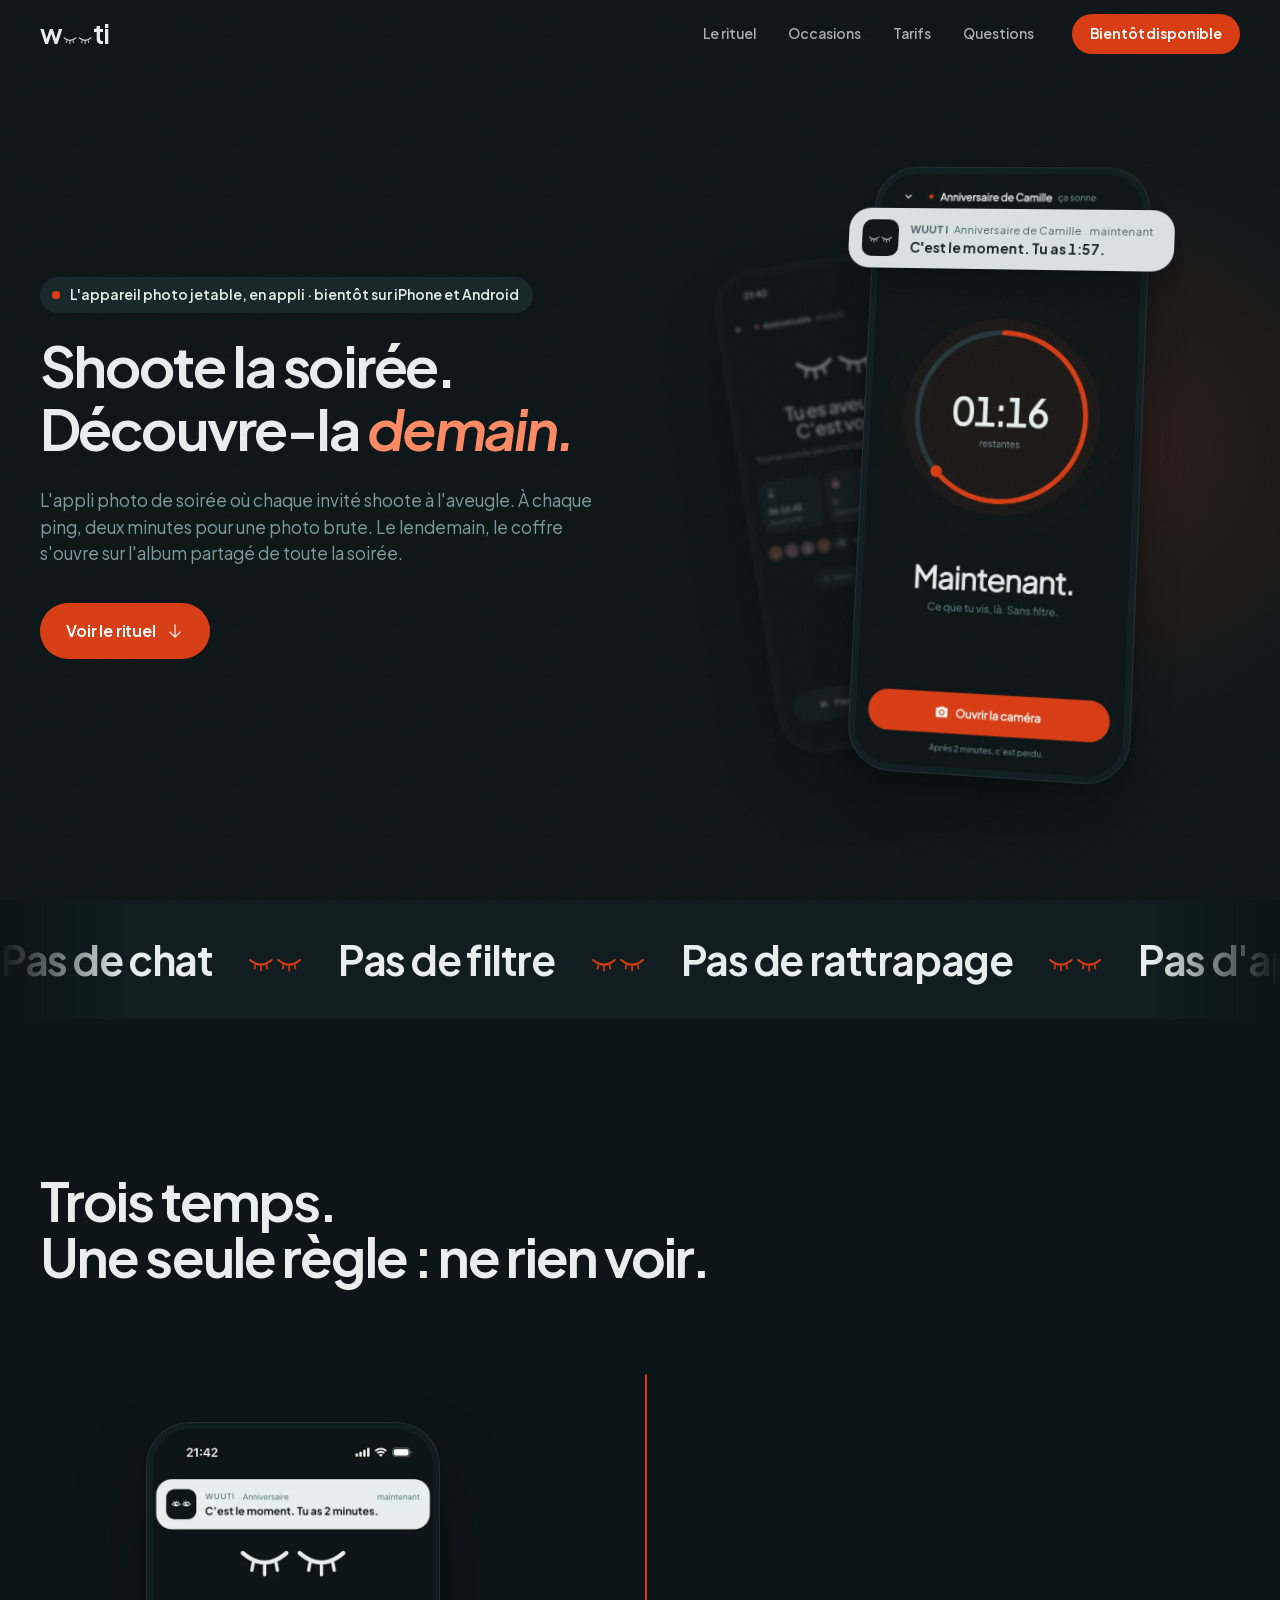
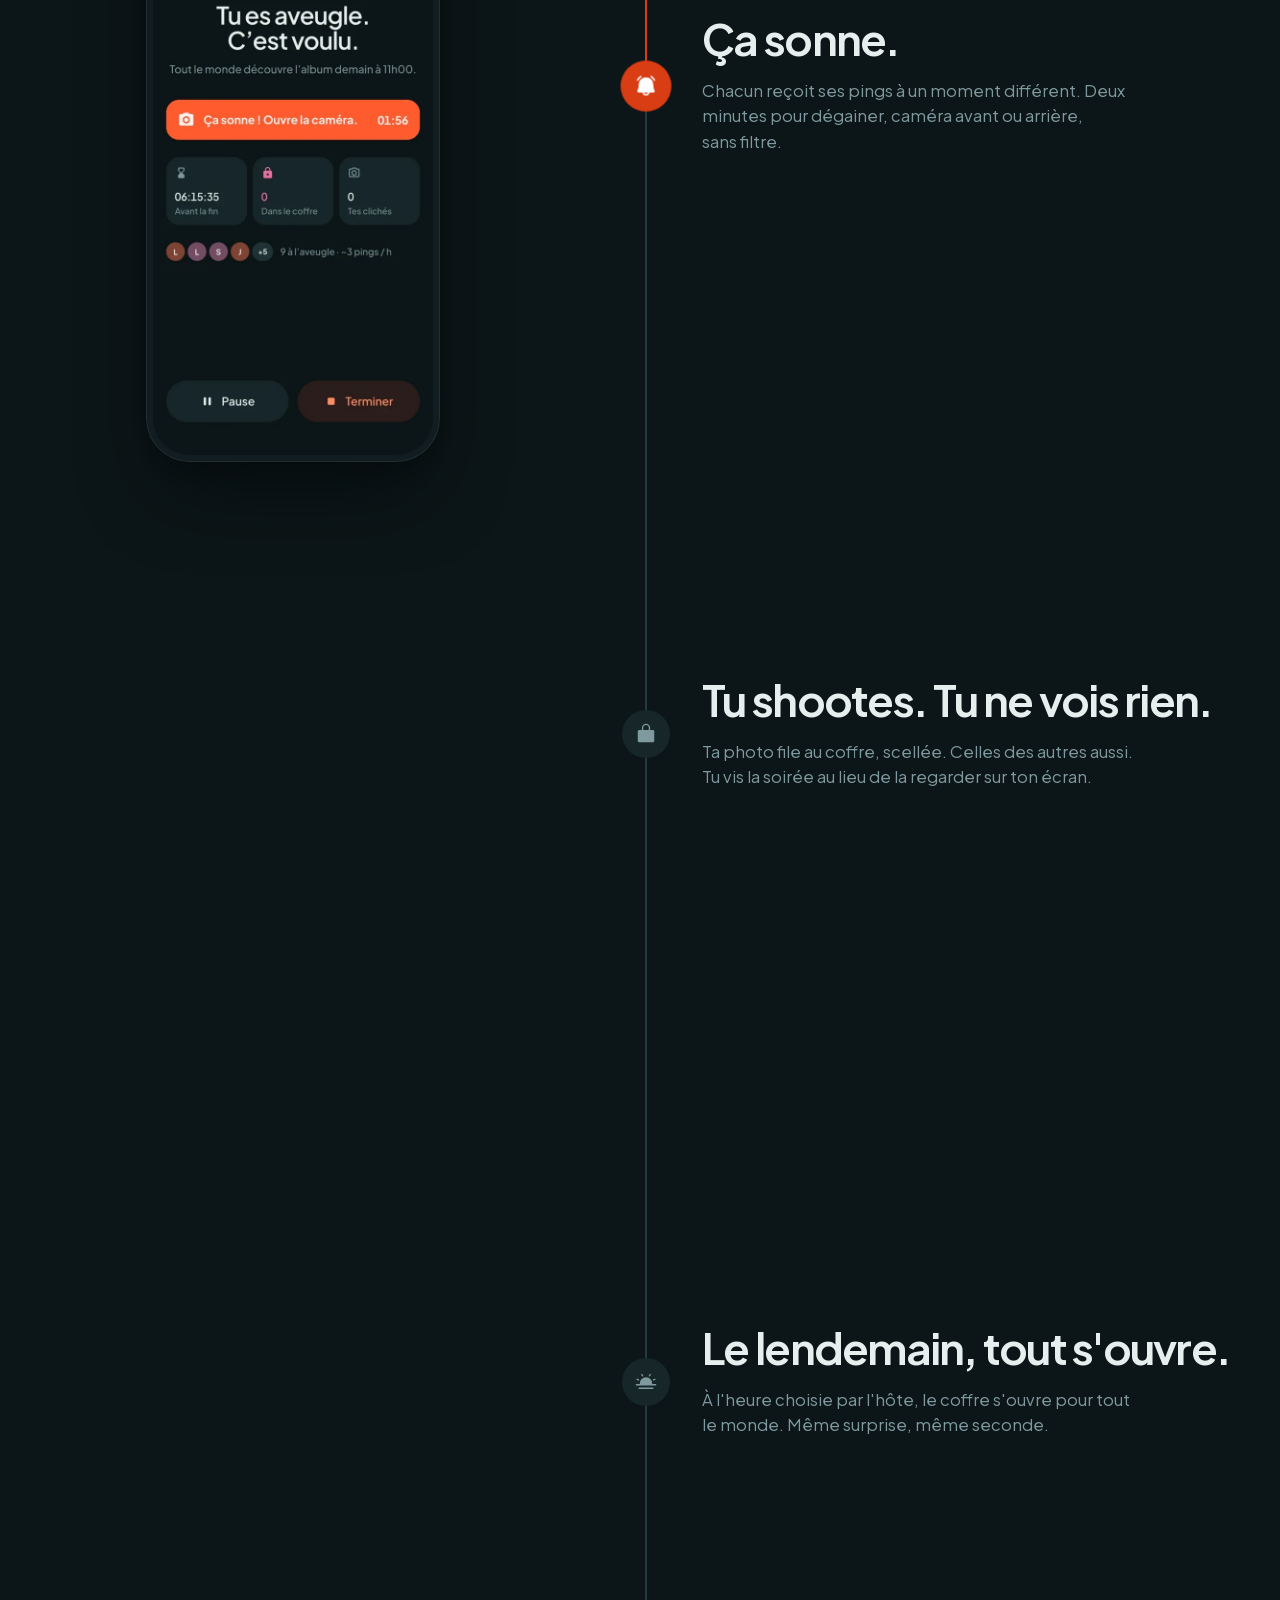
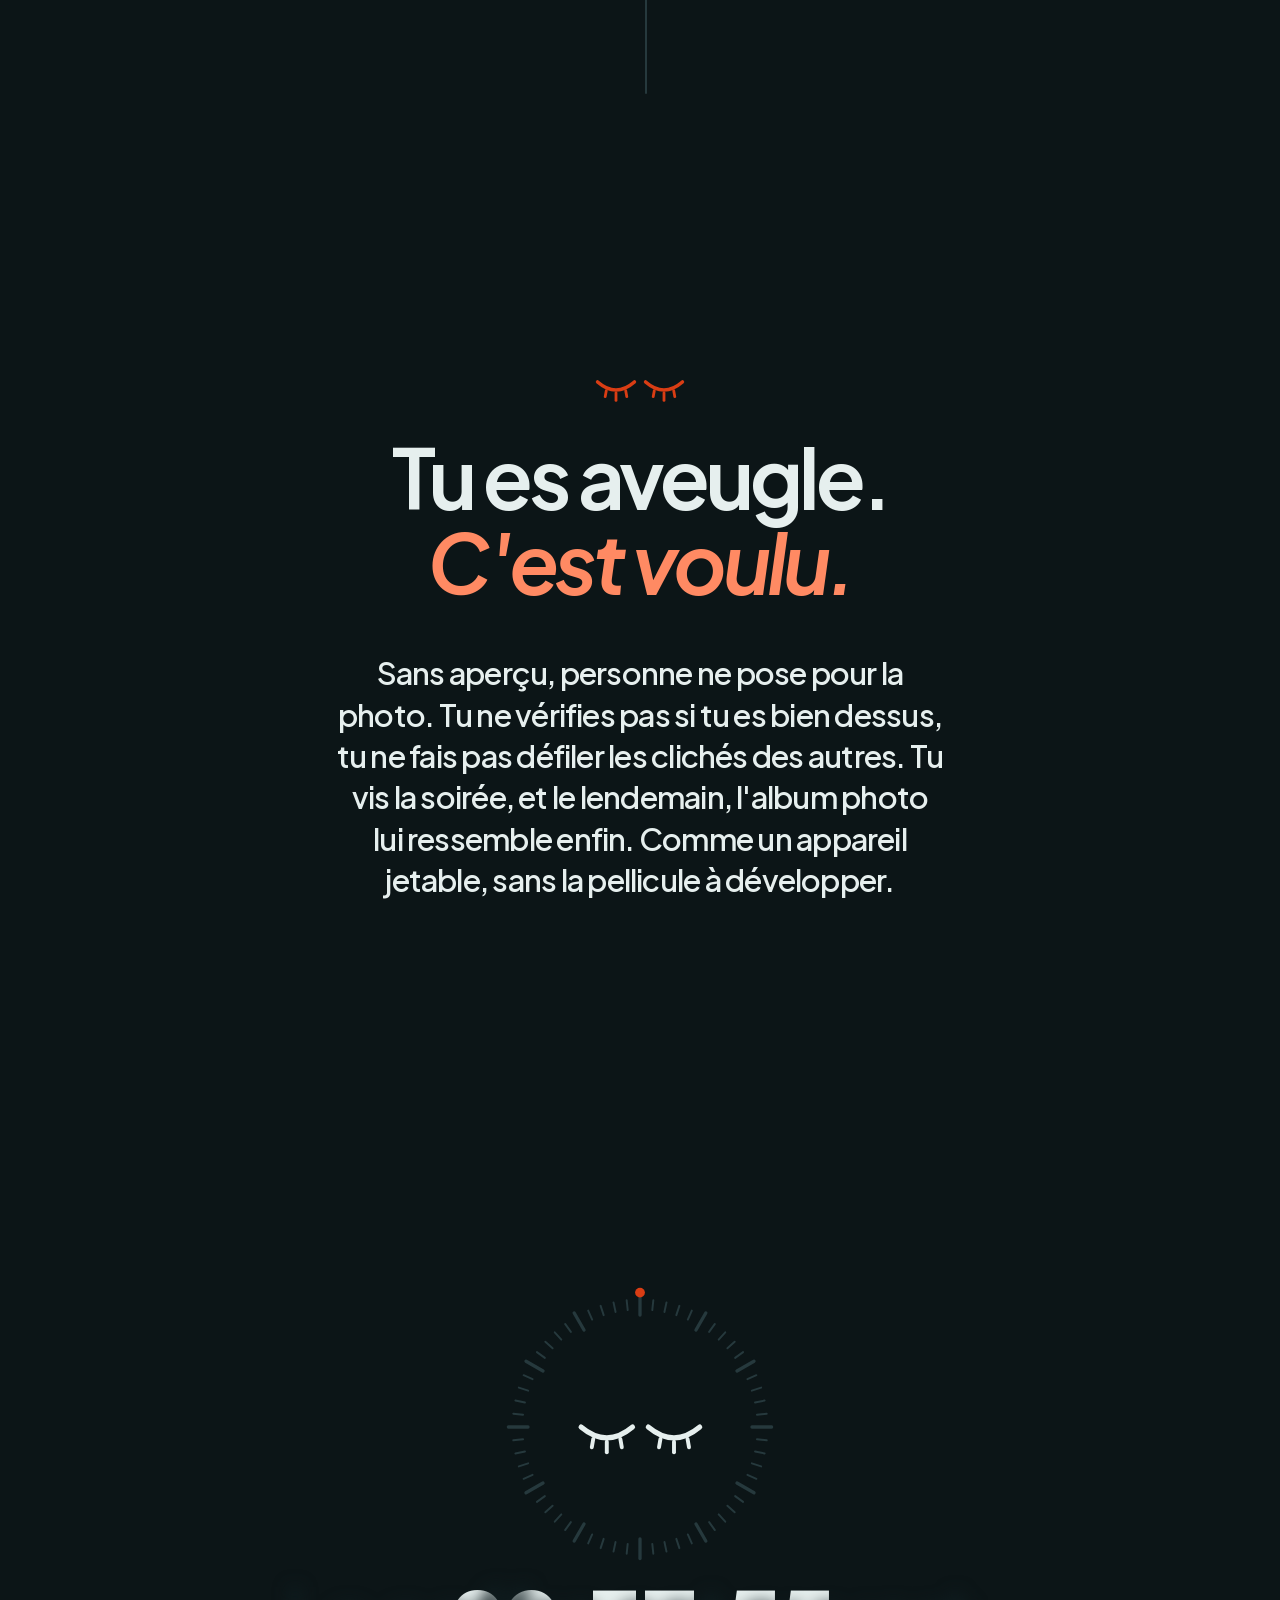
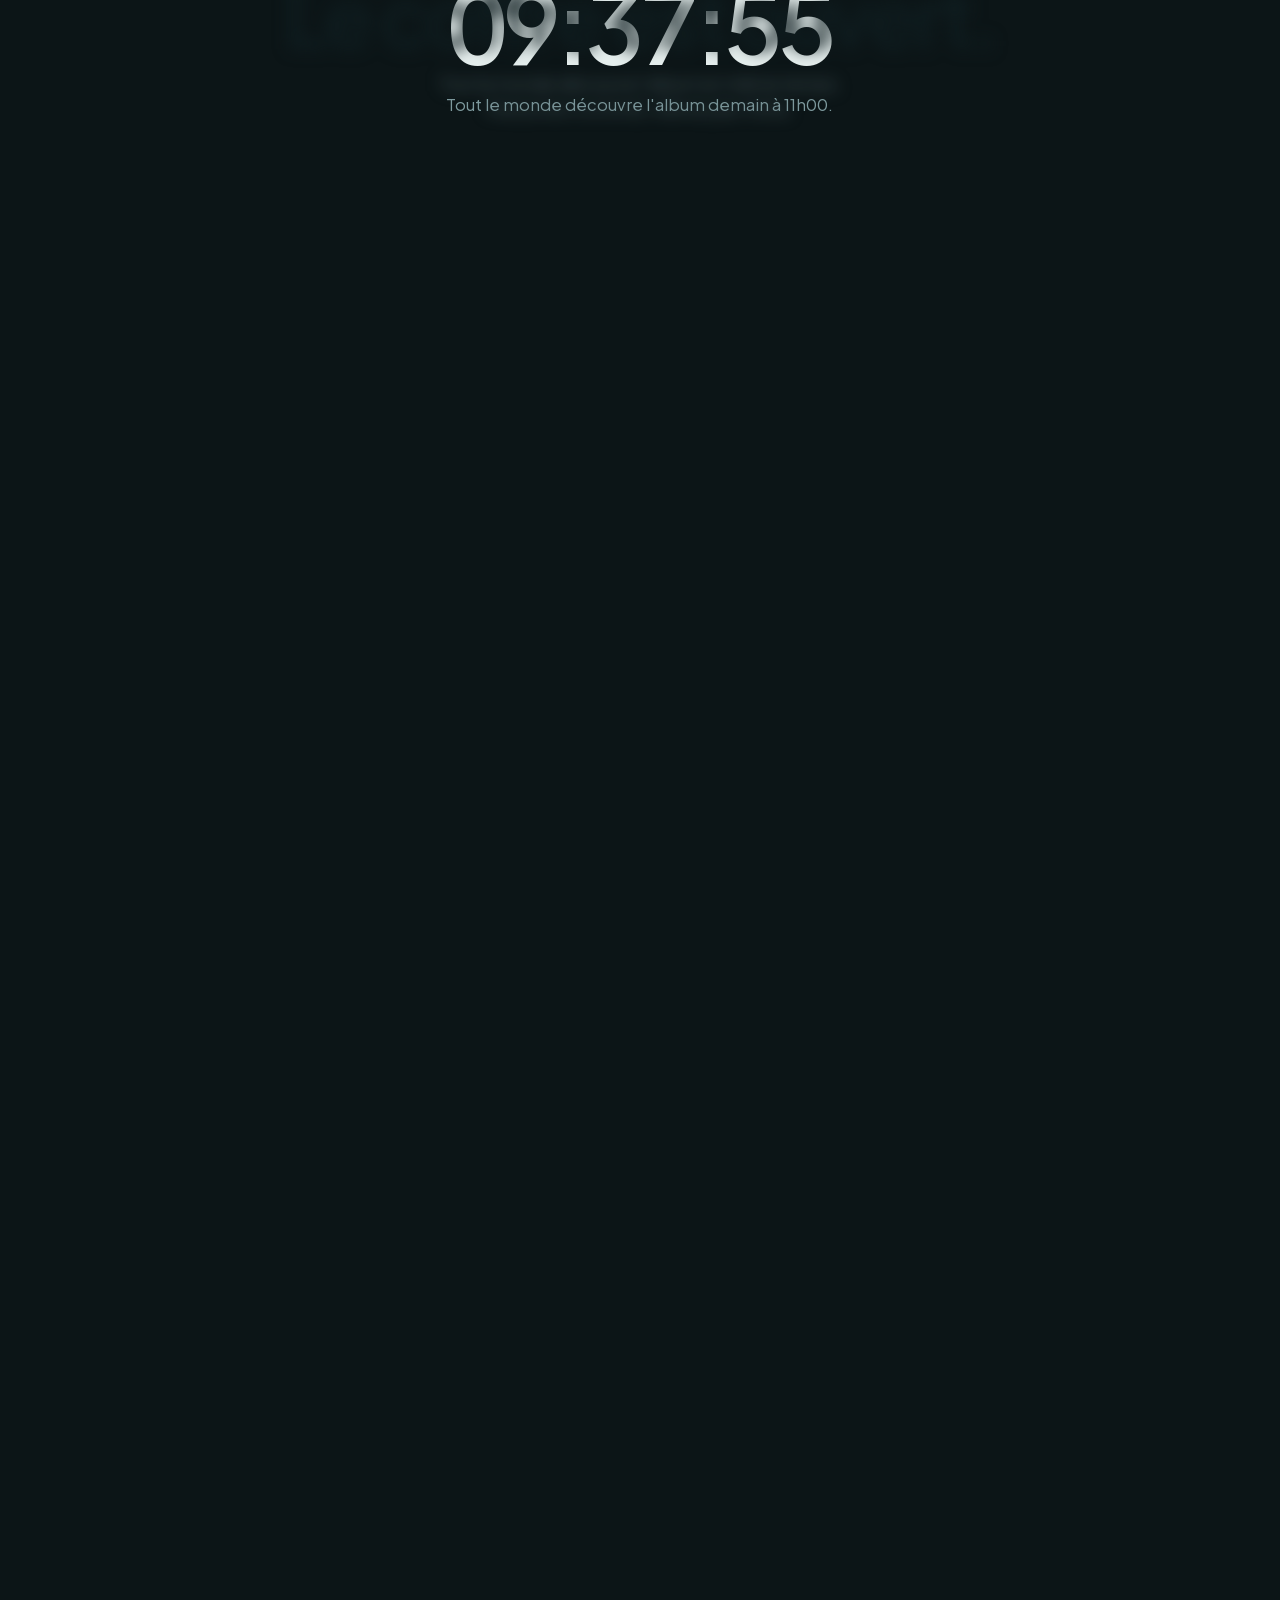
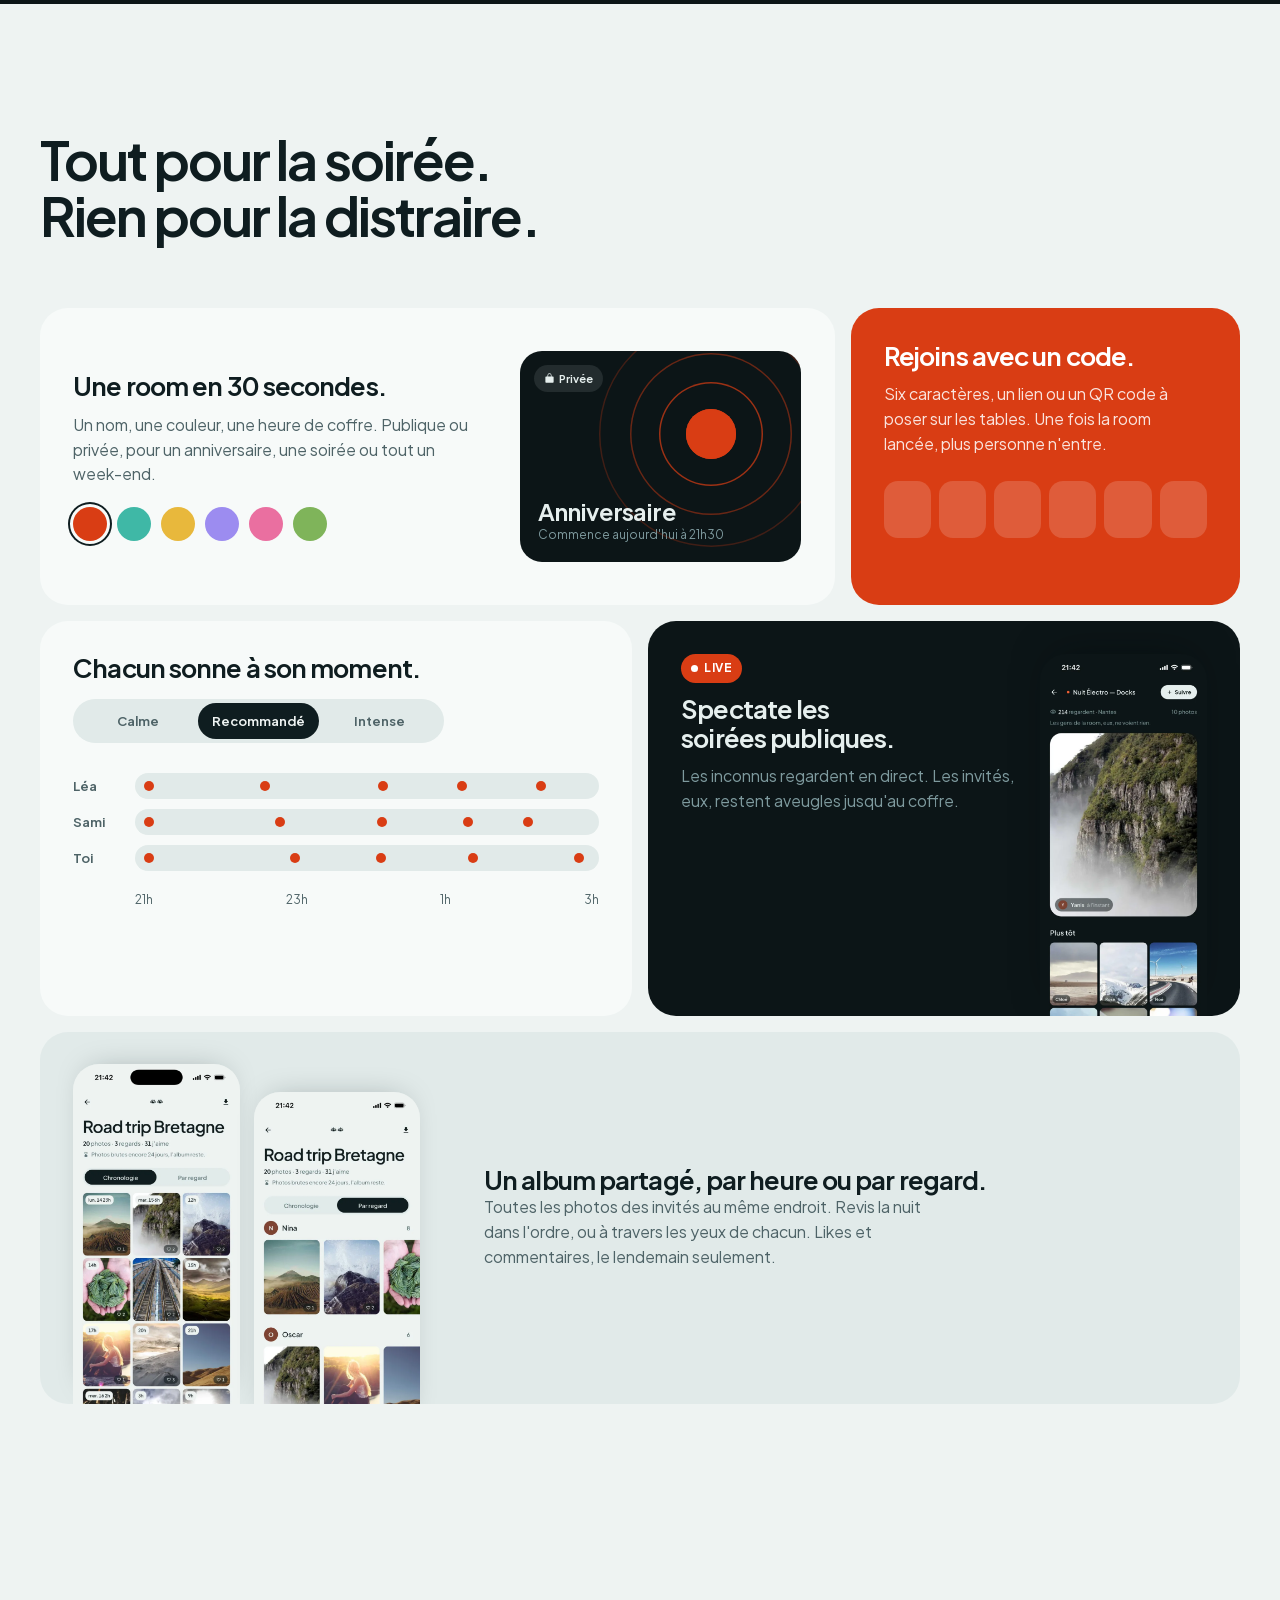
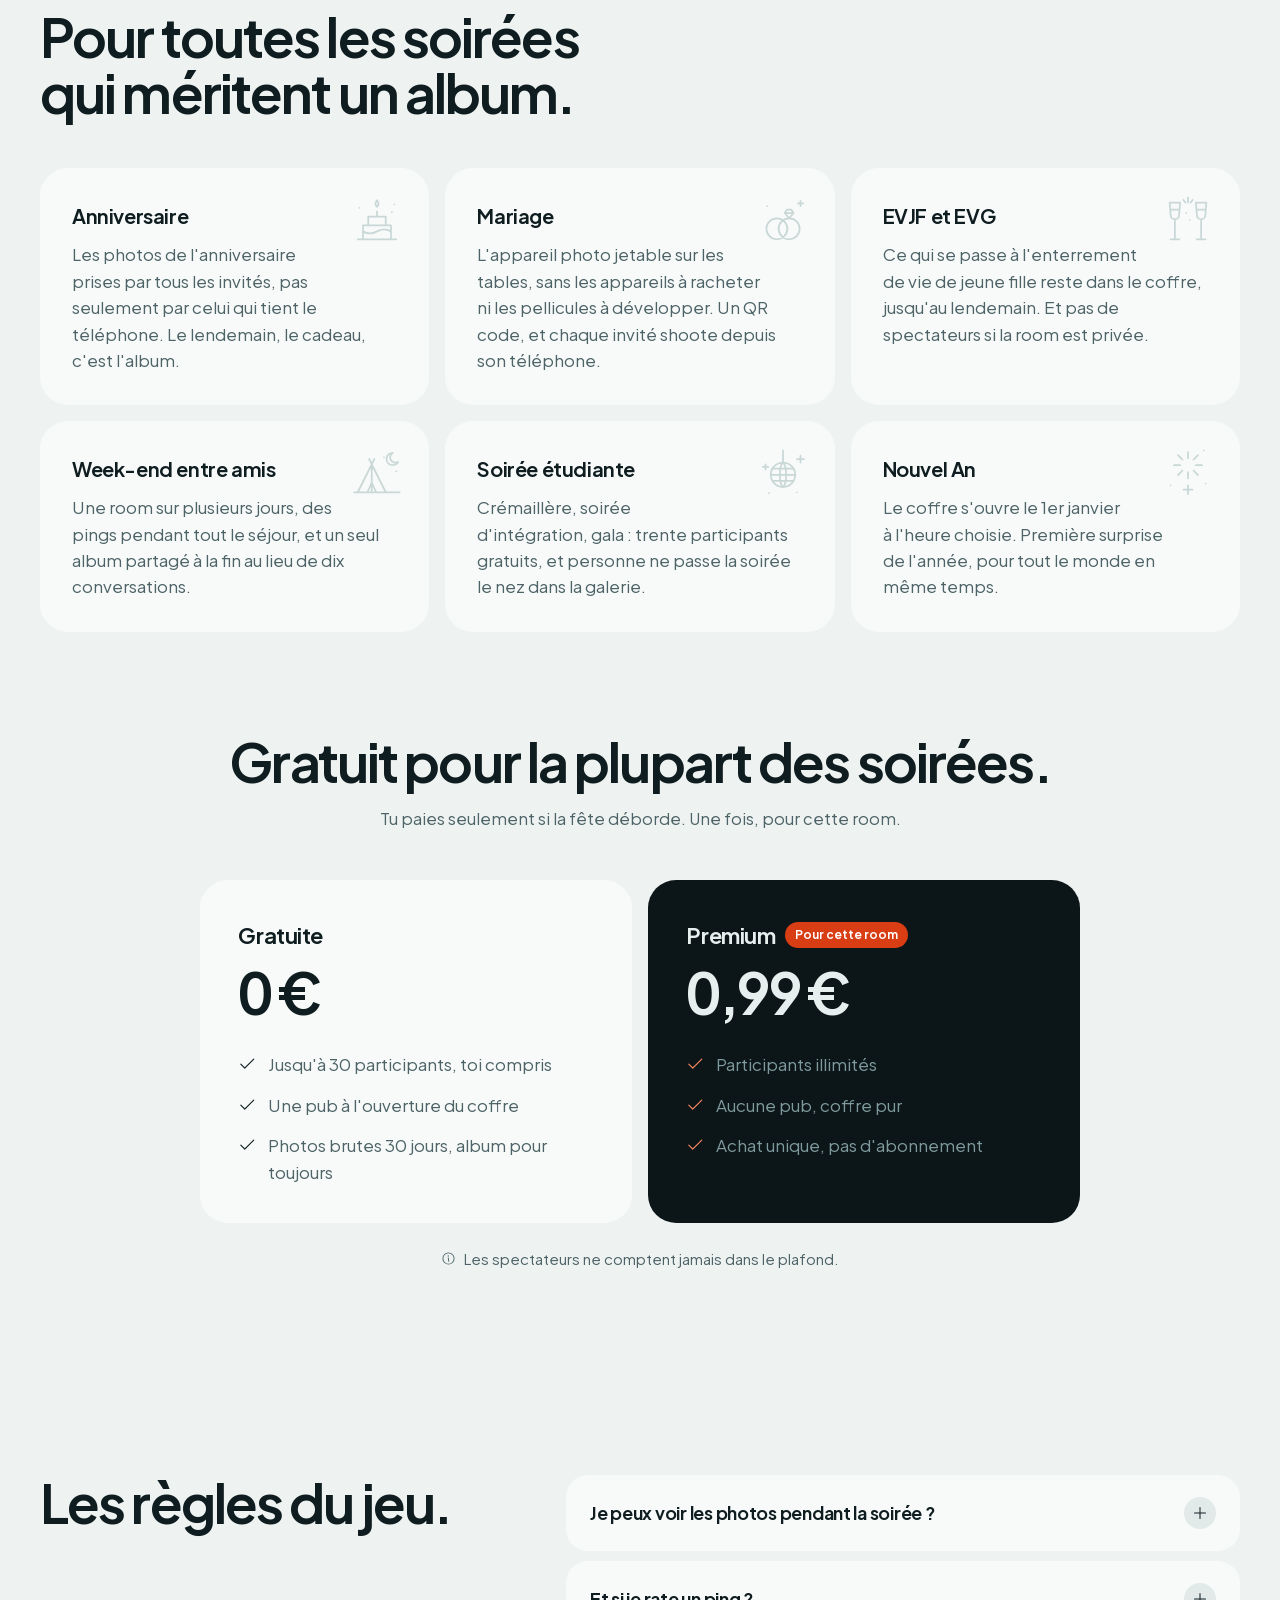
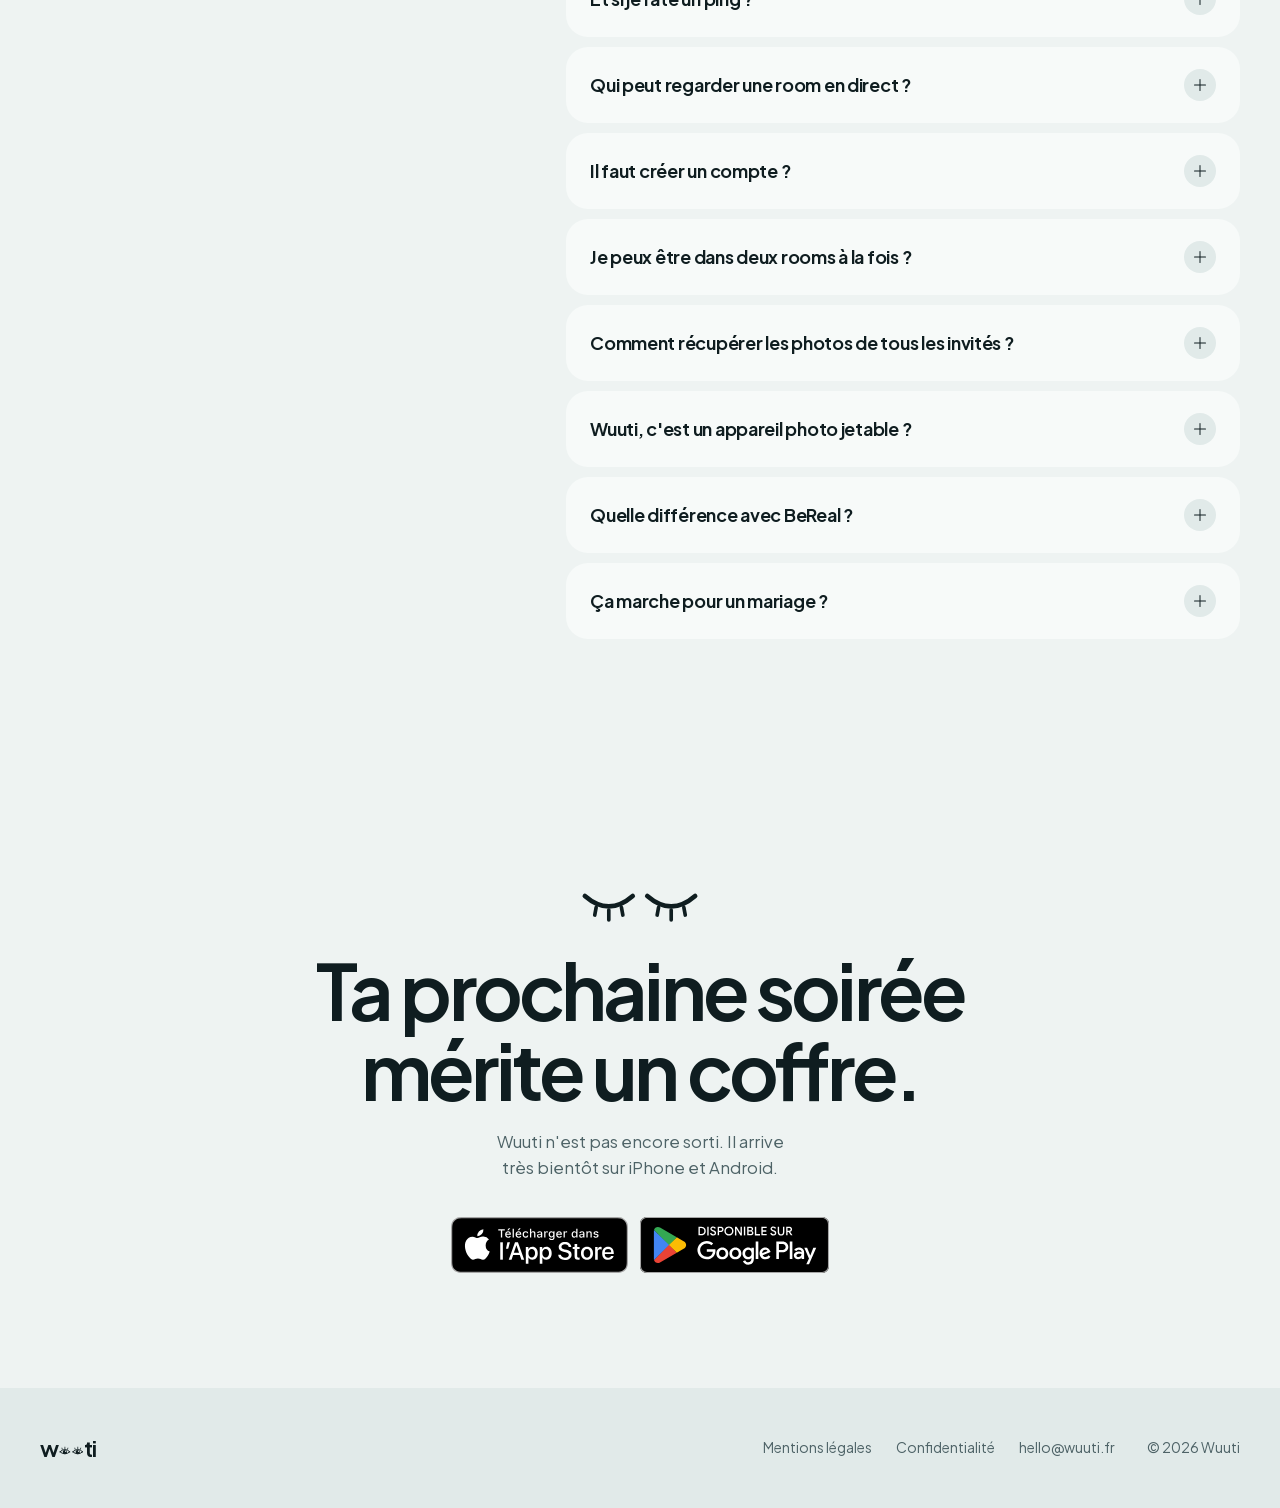
==== commit fc4c925a: "Hero mobile : plus de débordement sur petits écrans Co-Authored-By: Claude Opus 5.5 <noreply@anthrop" ====
--- a/index.html
+++ b/index.html
@@ -160,7 +160,7 @@
   <link rel="apple-touch-icon" href="assets/apple-touch-icon.png" />
   <link rel="preload" href="assets/fonts/jakarta.woff2" as="font" type="font/woff2" crossorigin />
   <link rel="preload" href="assets/screens/23-ping-camera.webp?v=2" as="image" />
-  <link rel="stylesheet" href="styles.css?v=22" />
+  <link rel="stylesheet" href="styles.css?v=23" />
 </head>
 <body>
   <!-- Icônes Phosphor (MIT), en sprite : pas de CSS ni de police externe -->
--- a/styles.css
+++ b/styles.css
@@ -320,7 +320,7 @@
   font-size: 14px;
   font-weight: 600;
 }
-.soon__dot { position: relative; width: 8px; height: 8px; border-radius: 50%; background: var(--ember); }
+.soon__dot { flex-shrink: 0; position: relative; width: 8px; height: 8px; border-radius: 50%; background: var(--ember); }
 .soon__dot::after {
   content: "";
   position: absolute;
@@ -482,13 +482,15 @@
 /* Hero, mobile */
 @media (max-width: 899px) {
   .hero { padding-top: calc(var(--nav-h) + 32px); align-items: flex-start; }
-  .hero__grid { grid-template-columns: 1fr; gap: 48px; }
+  .hero__grid { grid-template-columns: minmax(0, 1fr); gap: 48px; }
+  .soon { max-width: 100%; white-space: normal; line-height: 1.3; }
   .hero__visual { min-height: 0; padding-bottom: 12px; }
   .phone--front { width: min(62vw, 280px); }
   .phone--back { width: min(52vw, 240px); }
   .notif { width: 124%; }
 }
 @media (max-width: 480px) {
+  .hero__title { font-size: clamp(2.2rem, 10.5vw, 2.6rem); }
   .hero__ctas .btn { flex: 1 1 100%; }
 }
 
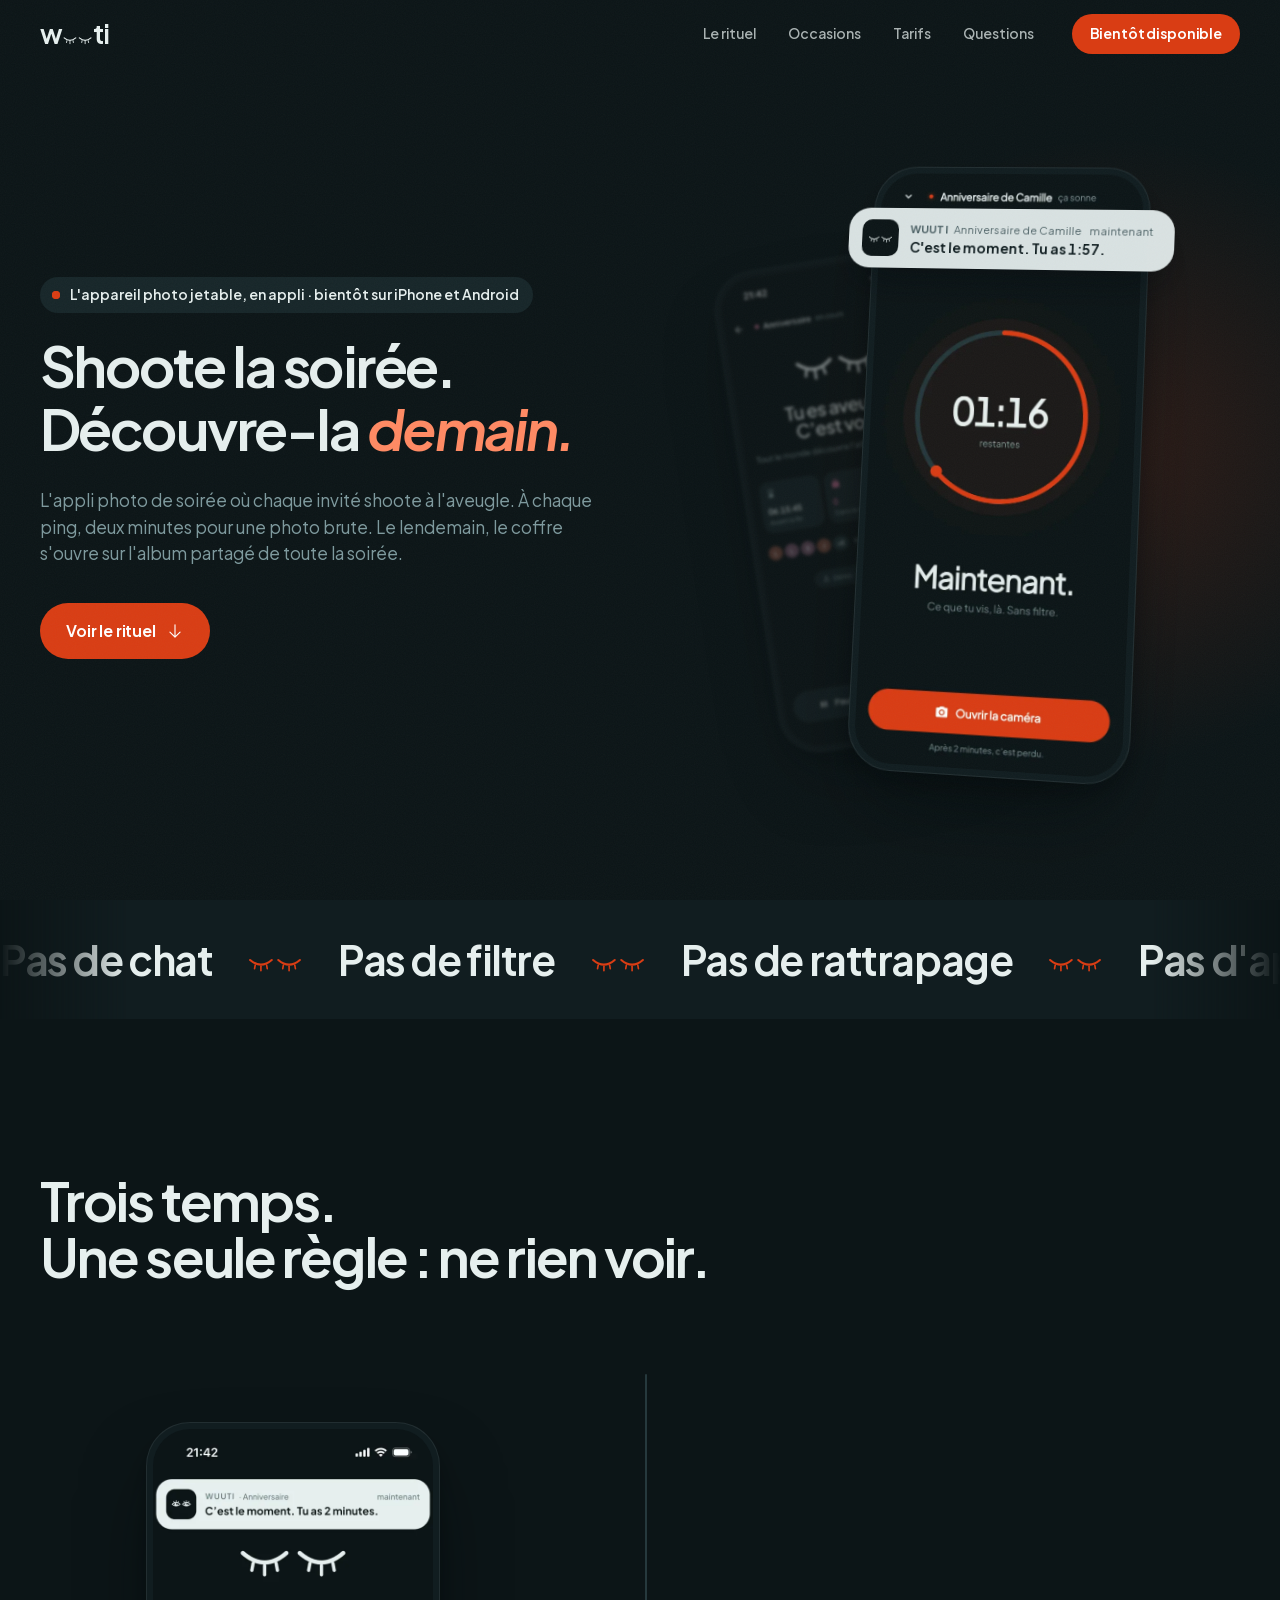
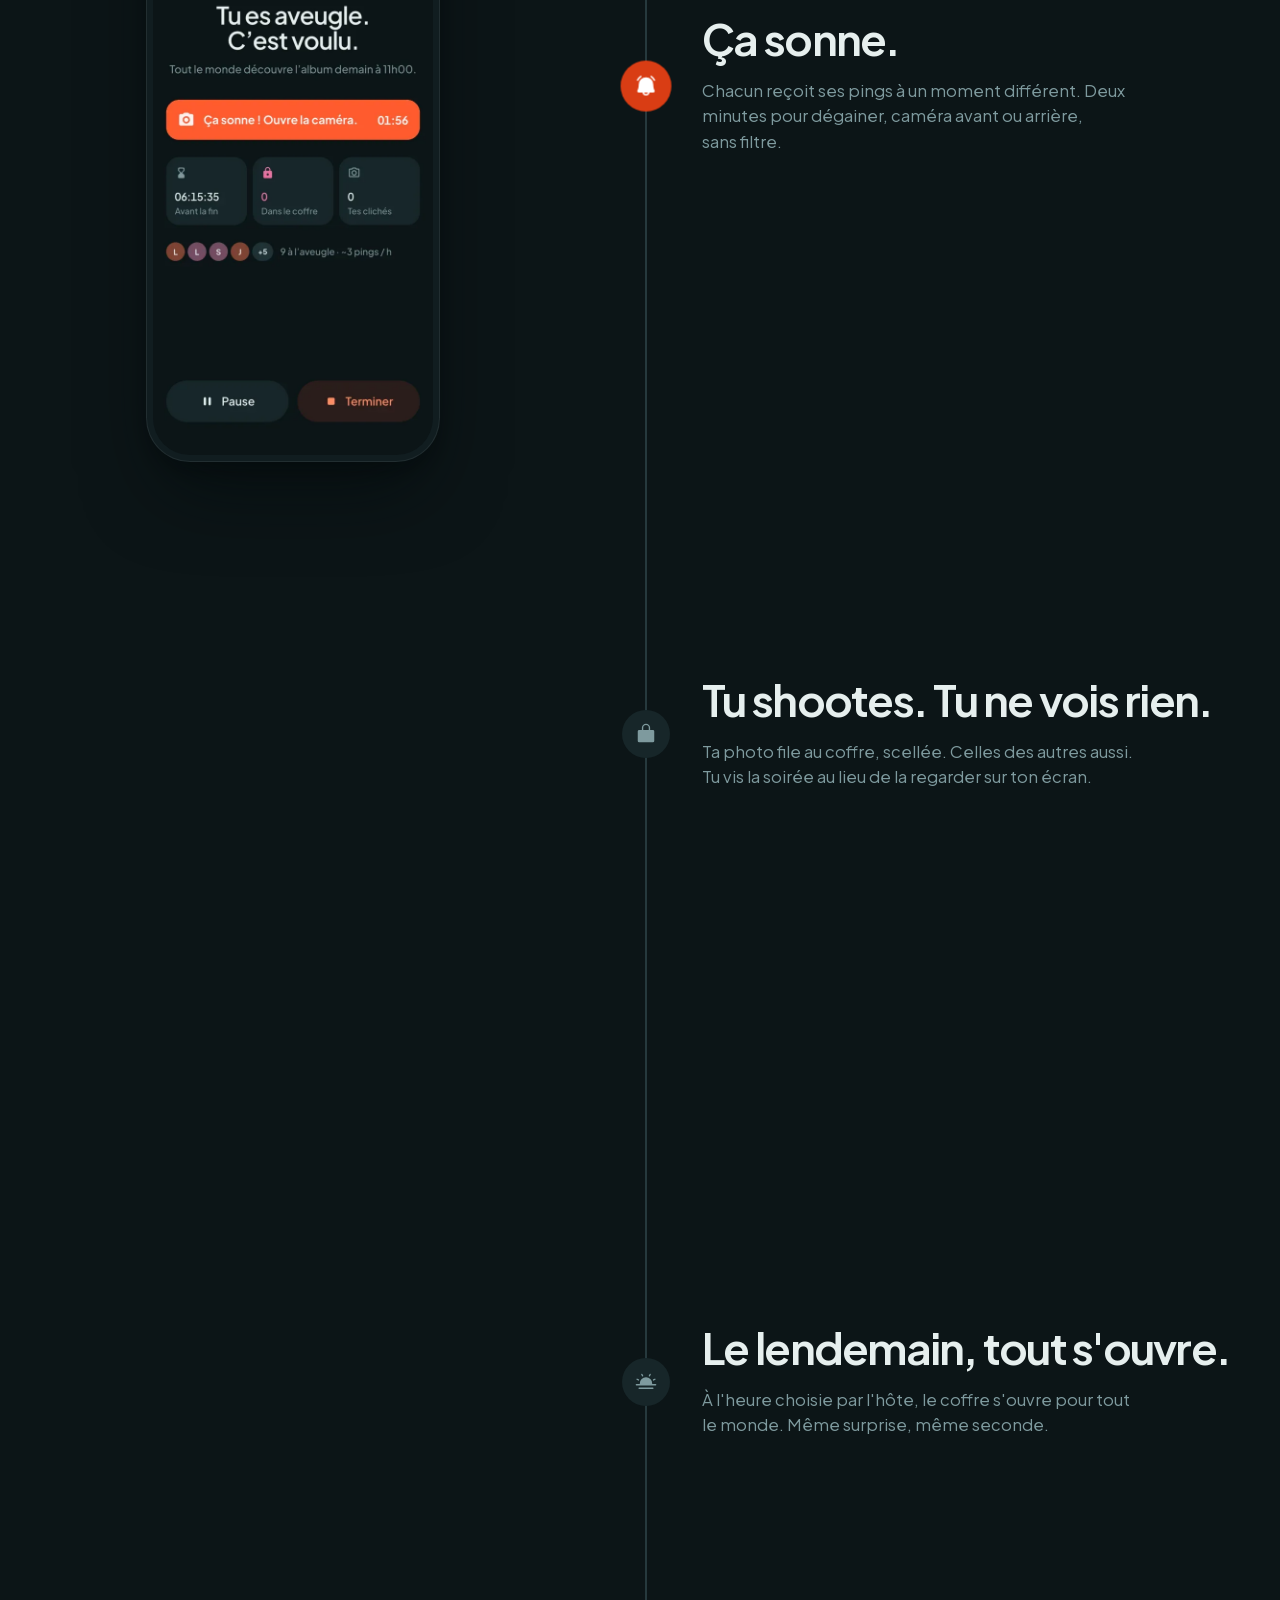
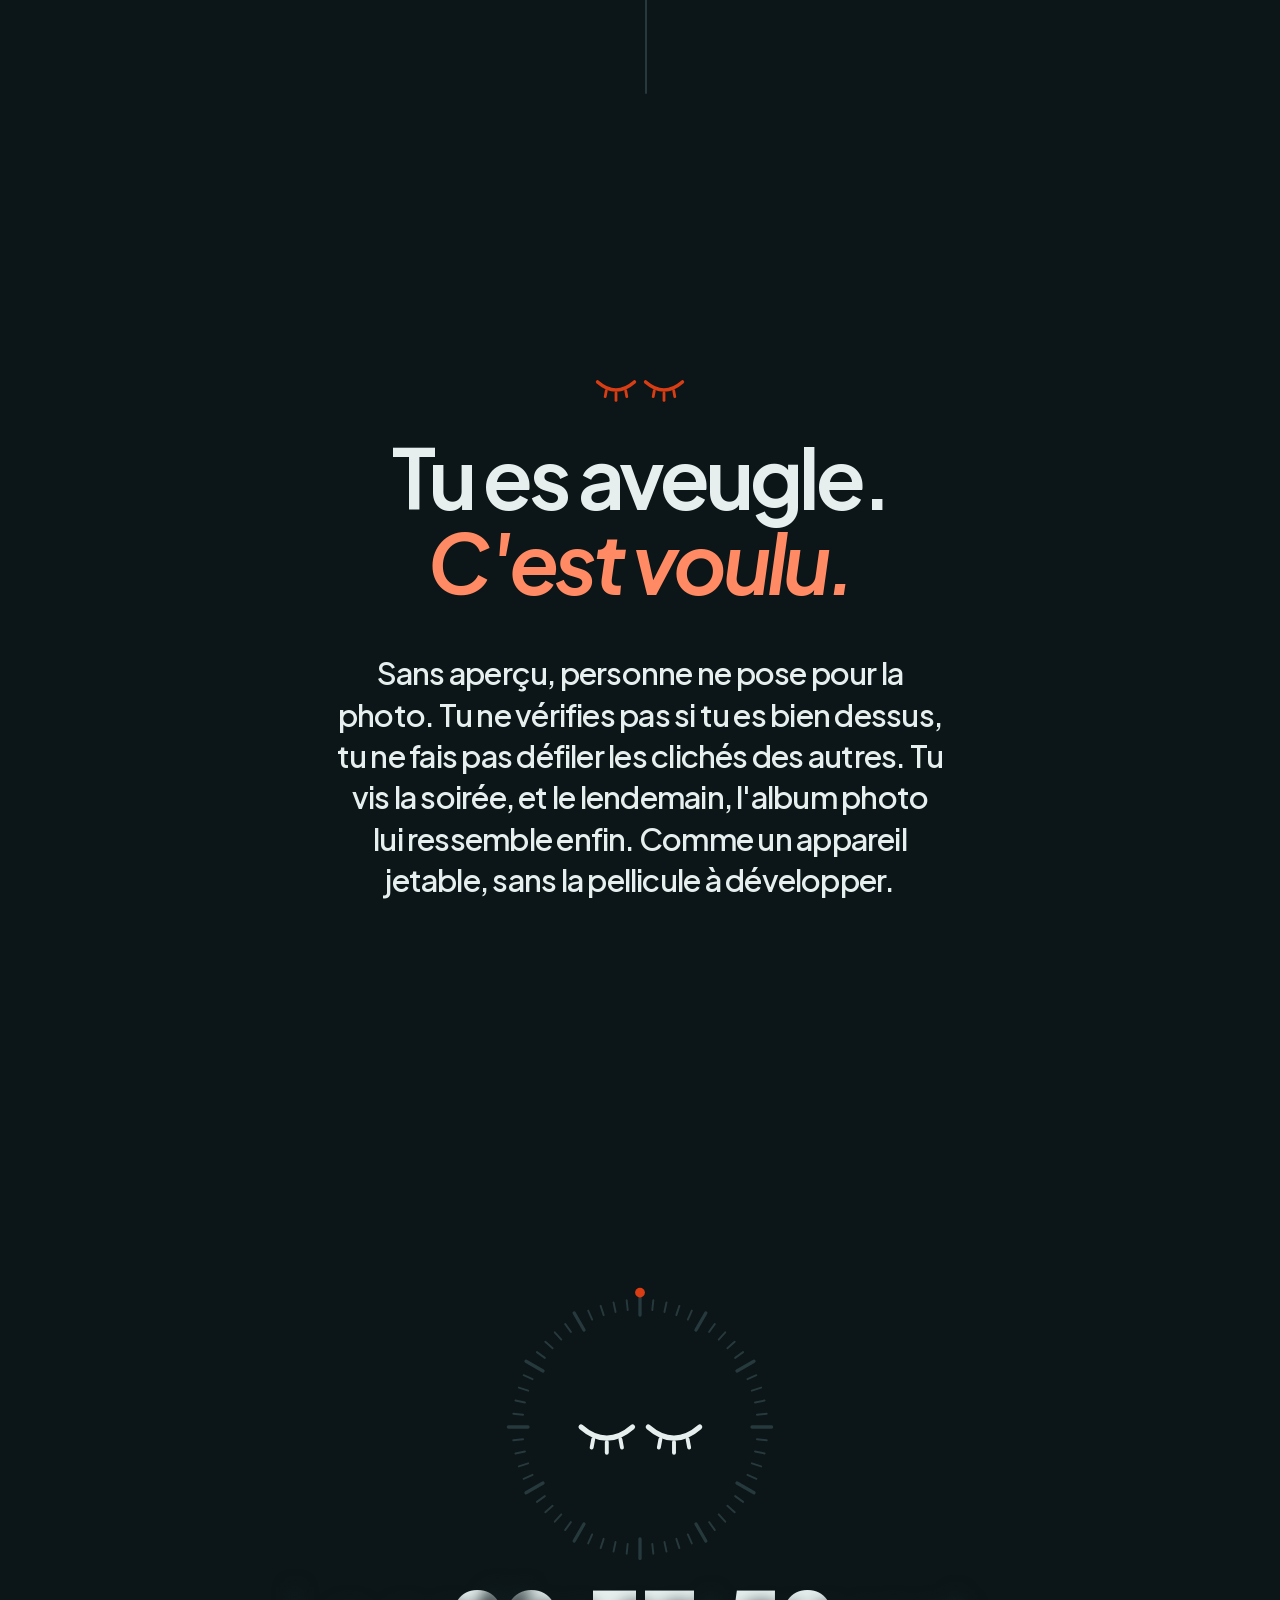
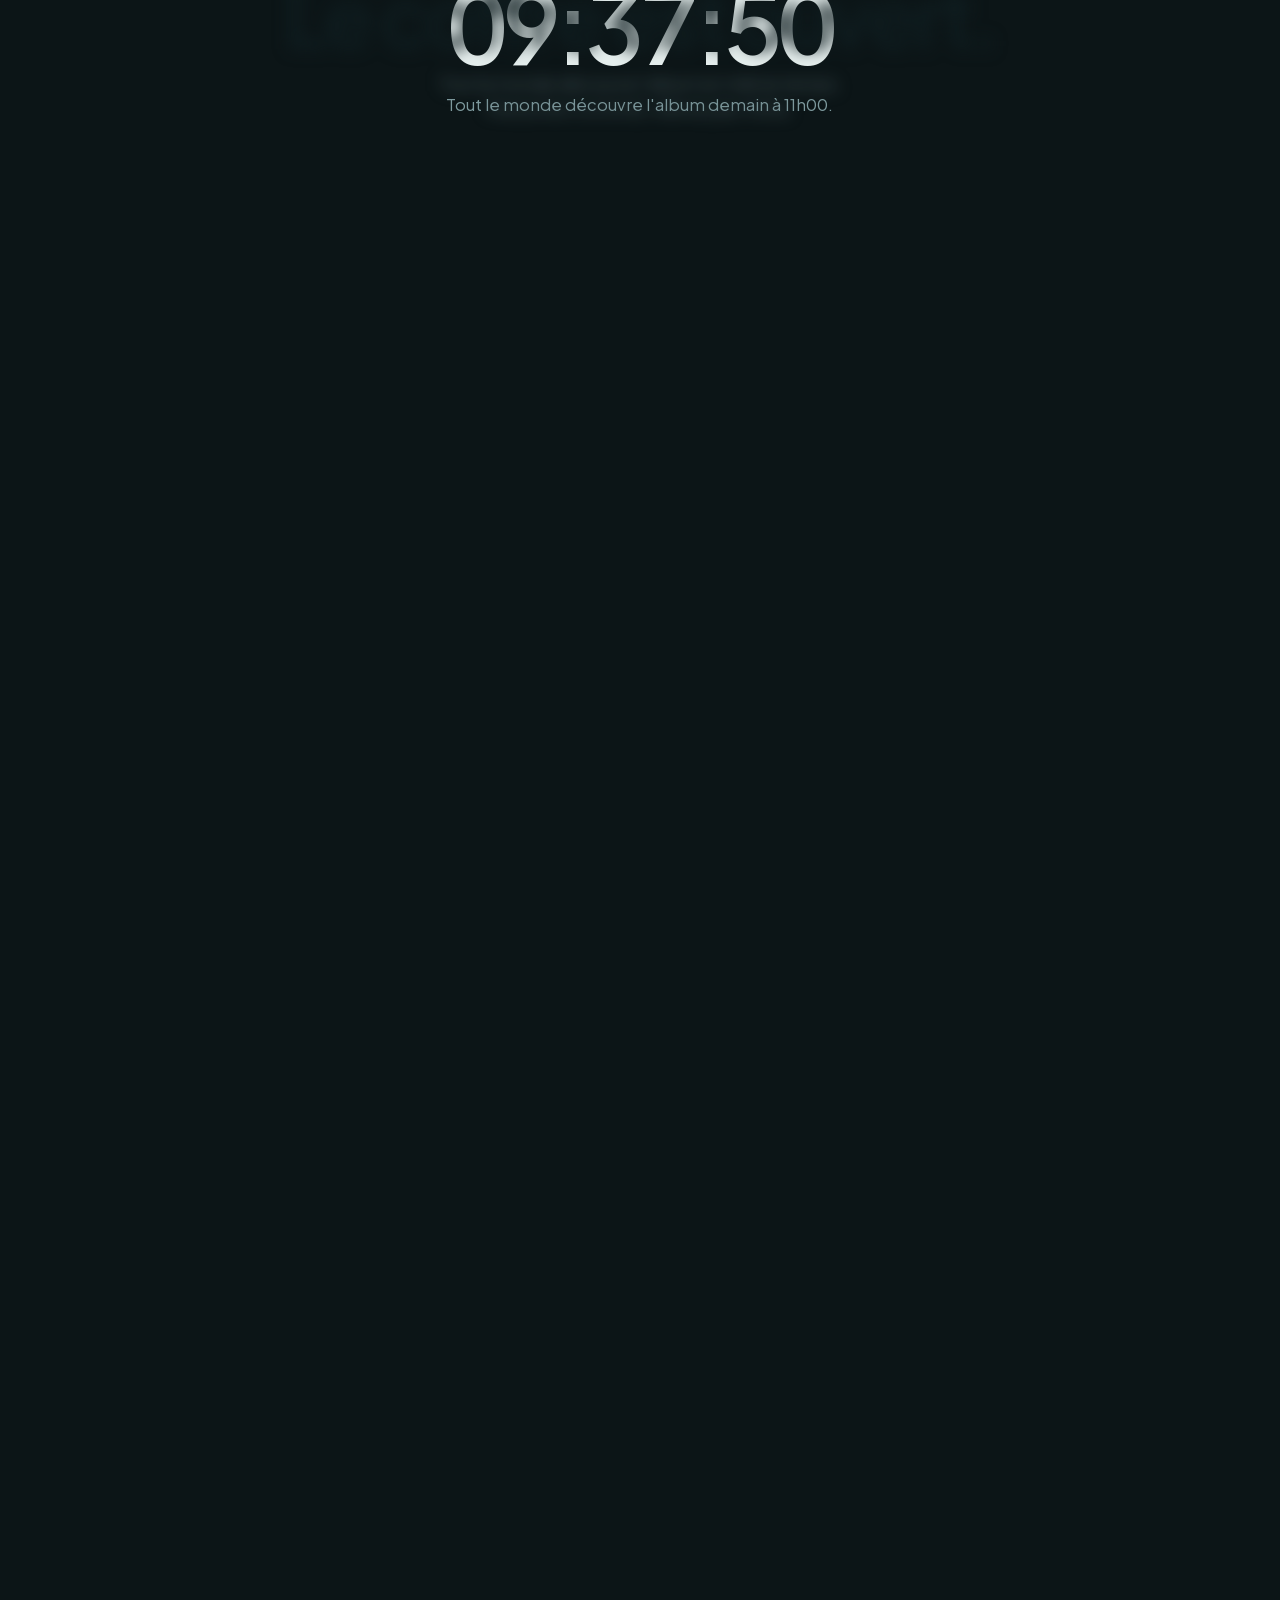
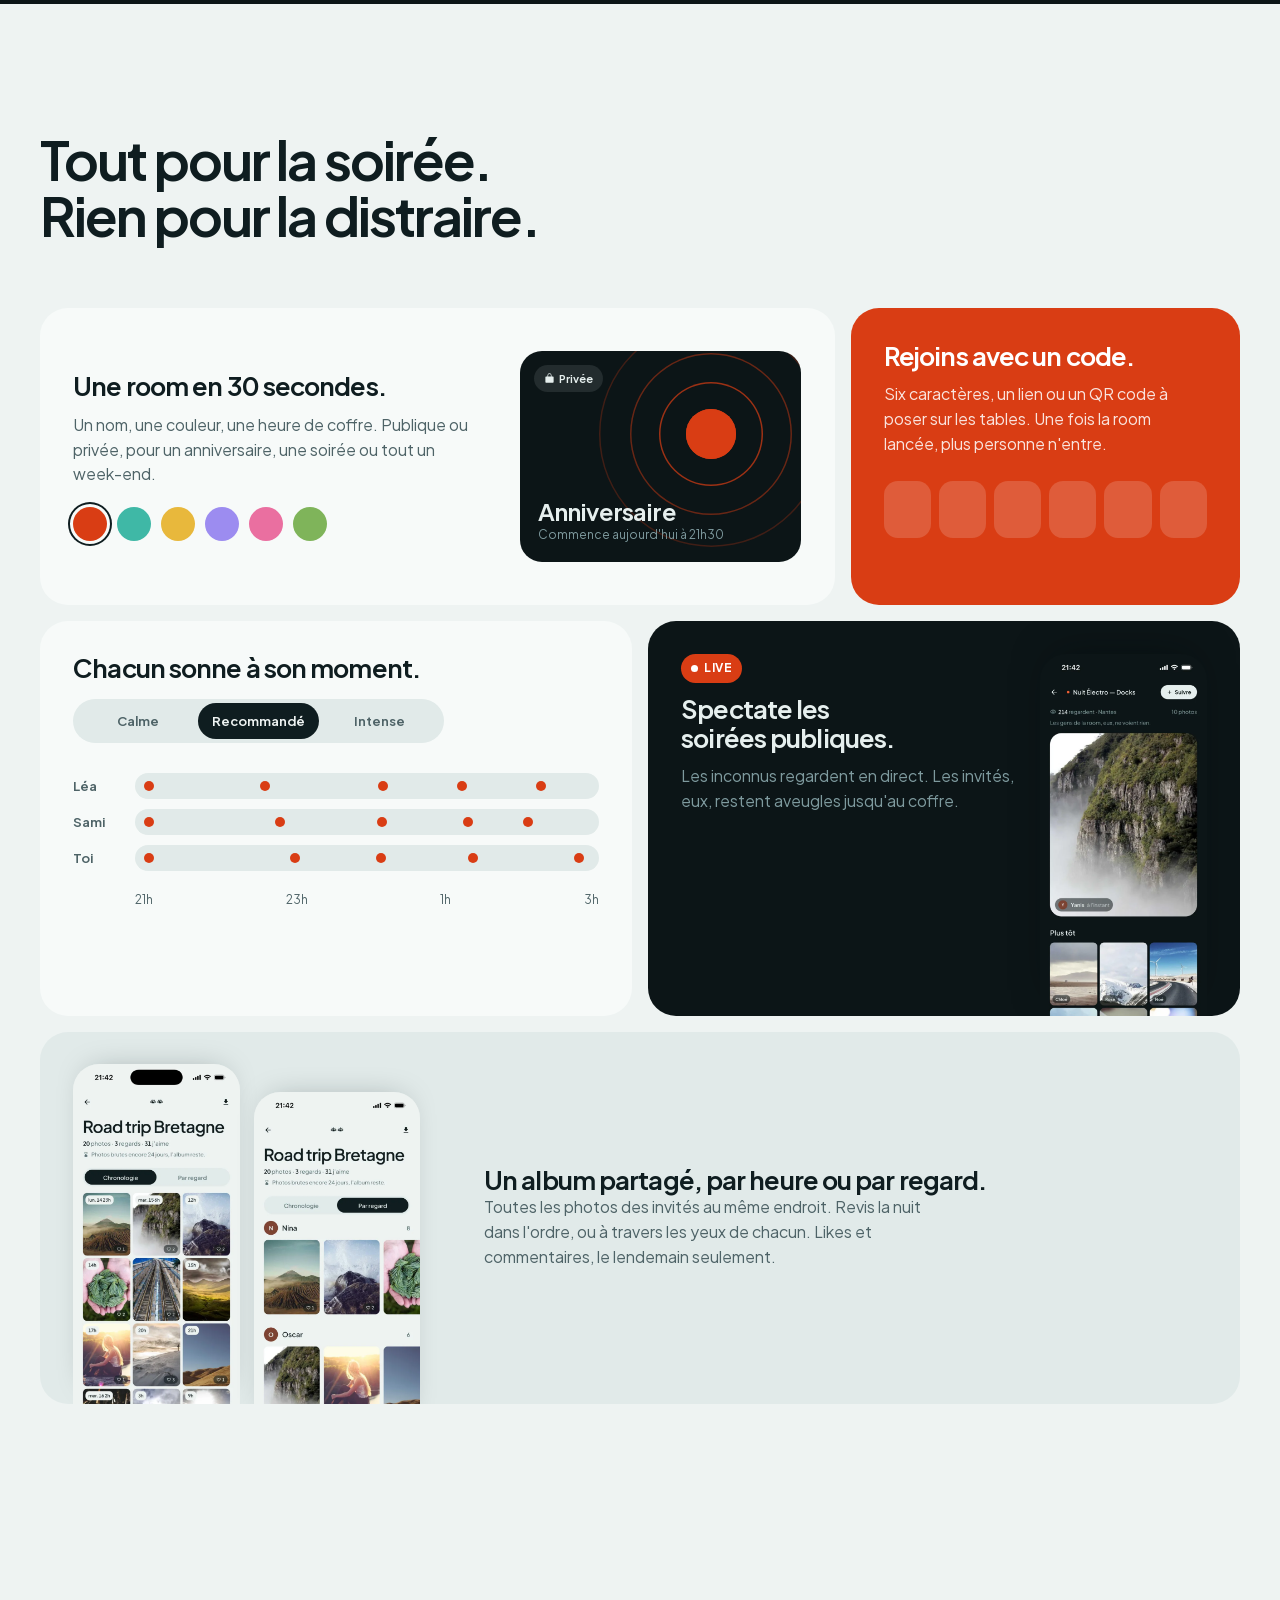
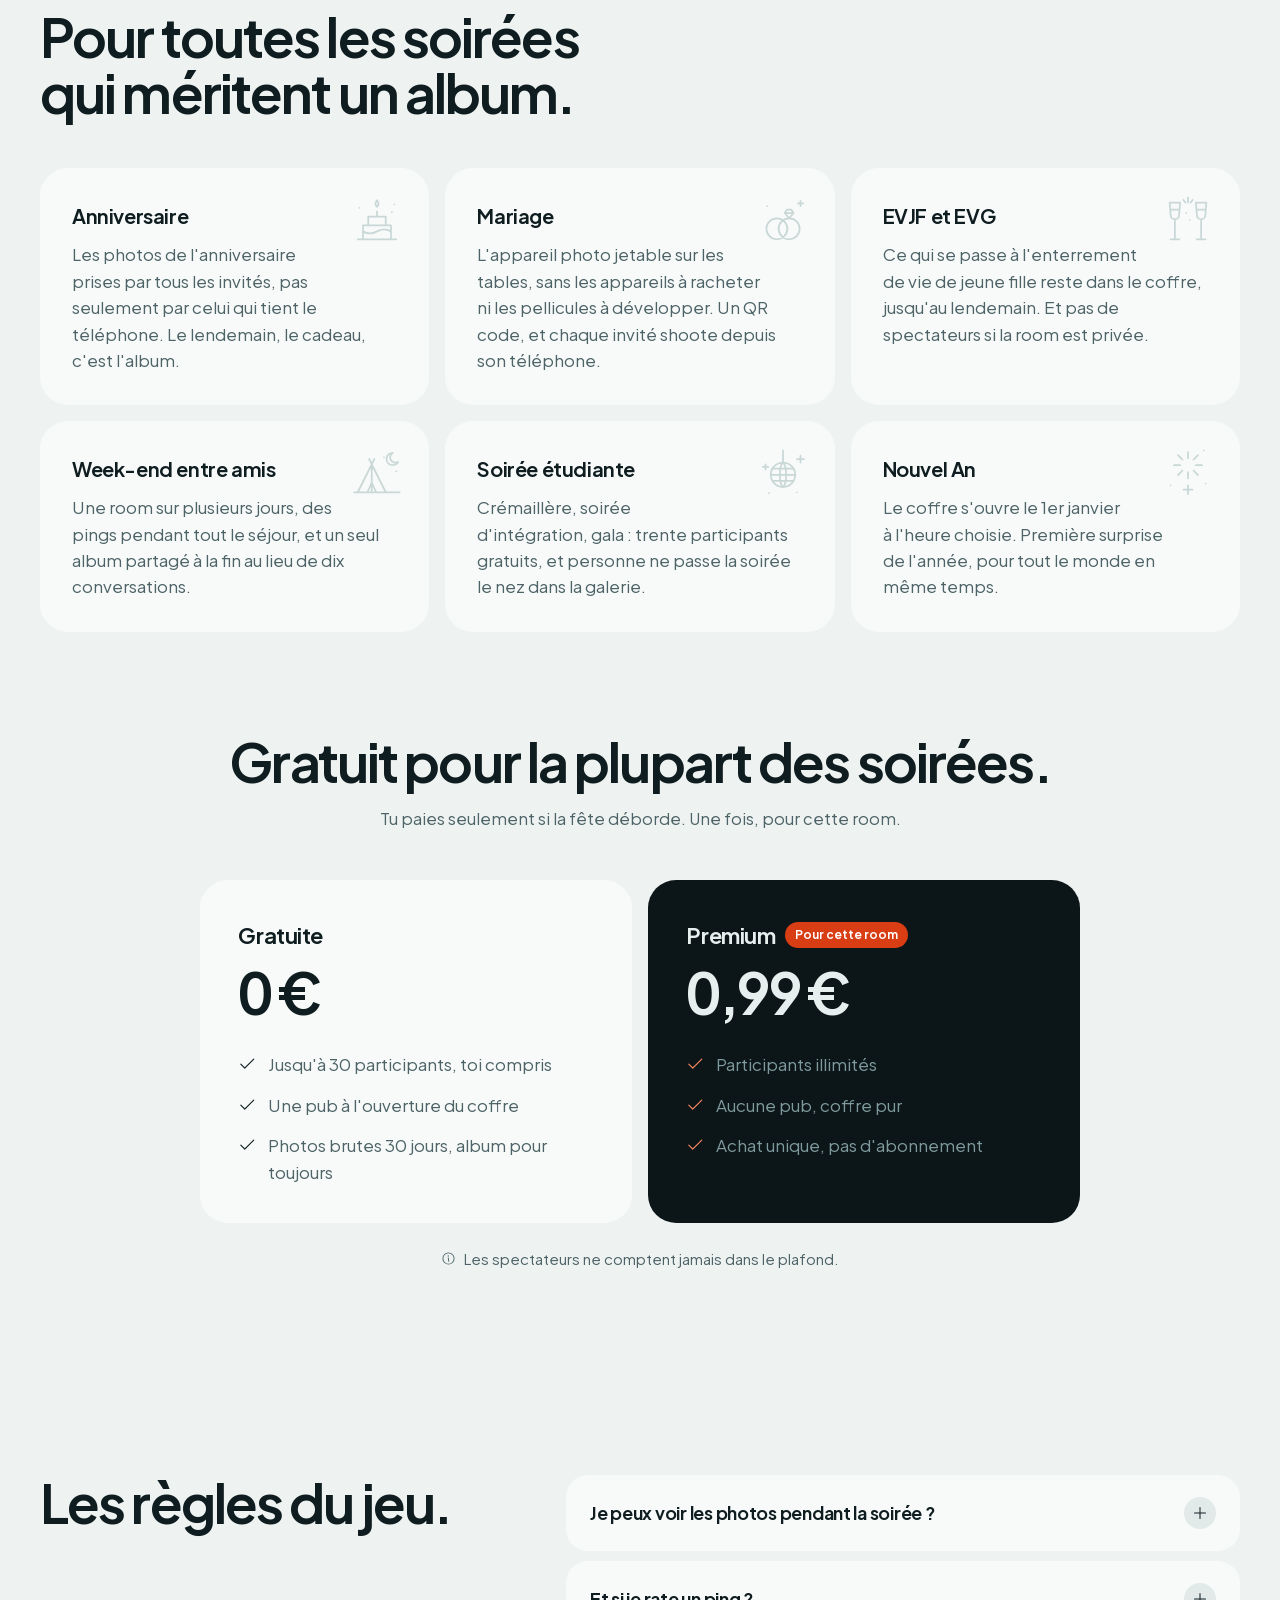
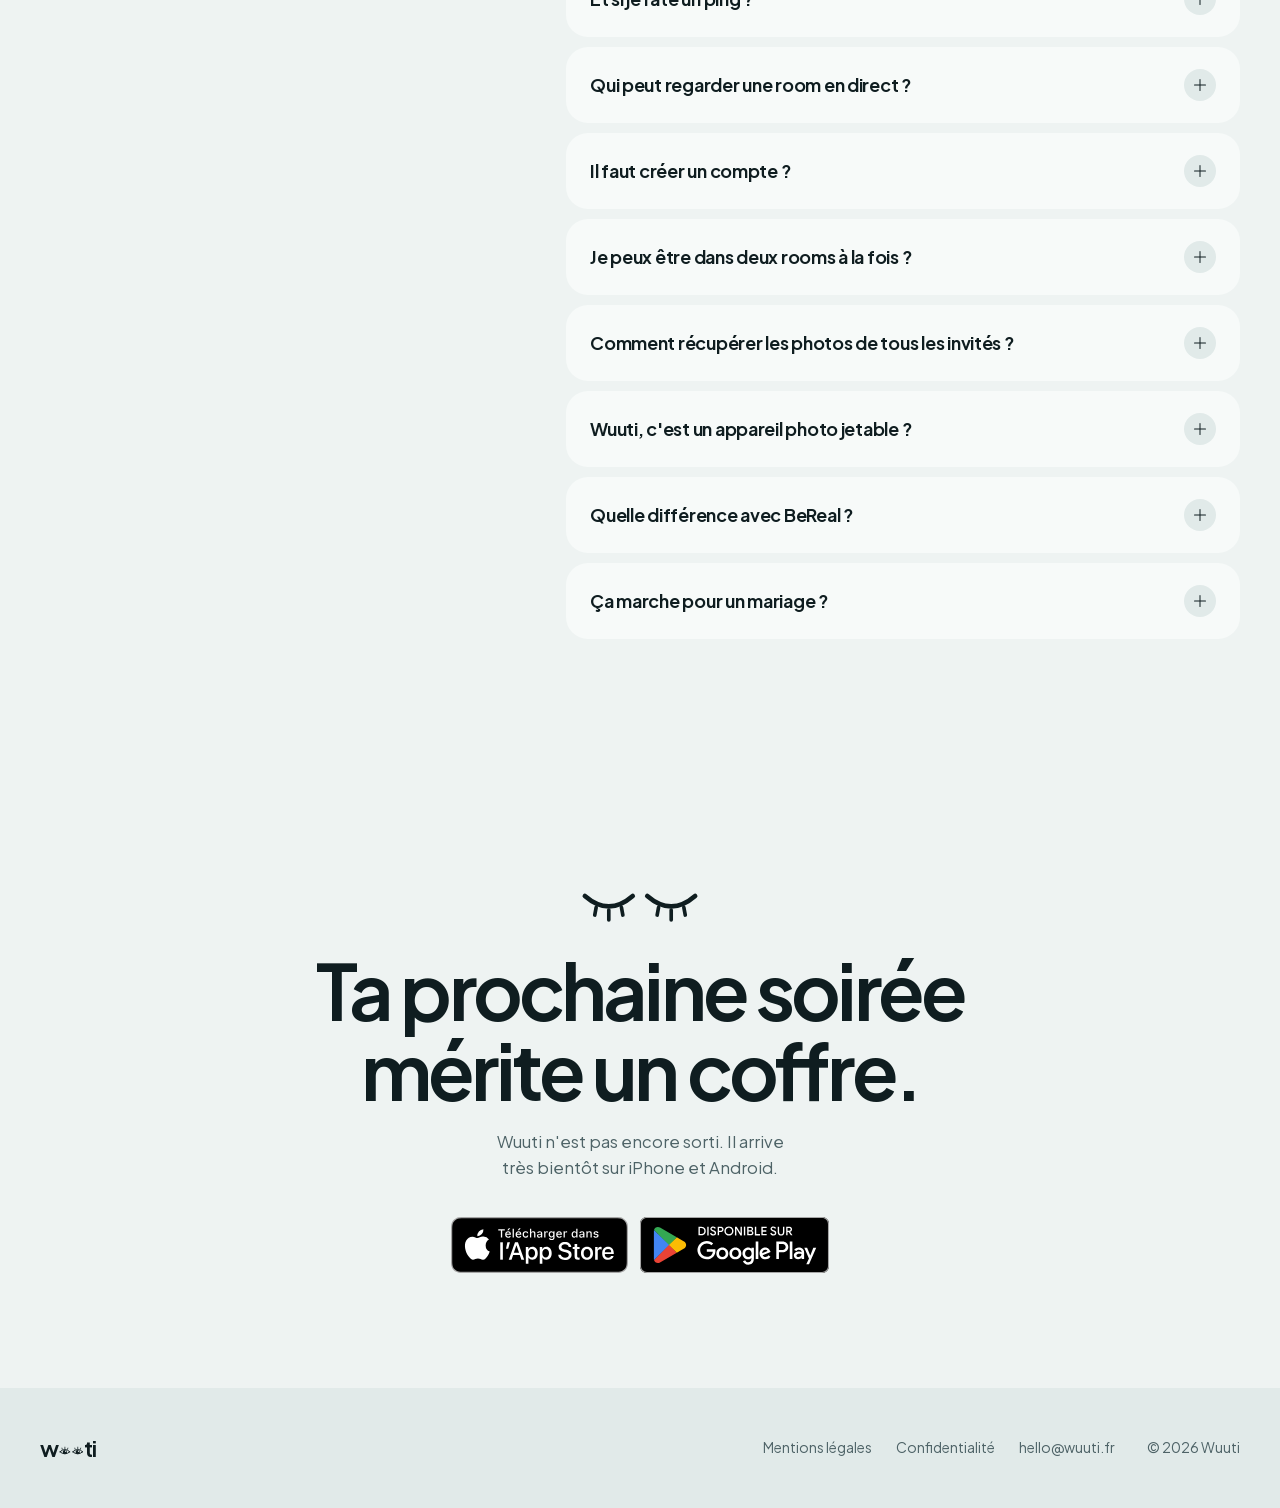
==== commit c95e666d: "Rituel : le trait suit le scroll et se remplit jusqu'au bout Co-Authored-By: Claude Opus 5.5 <norepl" ====
--- a/index.html
+++ b/index.html
@@ -160,7 +160,7 @@
   <link rel="apple-touch-icon" href="assets/apple-touch-icon.png" />
   <link rel="preload" href="assets/fonts/jakarta.woff2" as="font" type="font/woff2" crossorigin />
   <link rel="preload" href="assets/screens/23-ping-camera.webp?v=2" as="image" />
-  <link rel="stylesheet" href="styles.css?v=23" />
+  <link rel="stylesheet" href="styles.css?v=24" />
 </head>
 <body>
   <!-- Icônes Phosphor (MIT), en sprite : pas de CSS ni de police externe -->
@@ -553,6 +553,6 @@
     </div>
   </footer>
 
-  <script src="main.js?v=11" defer></script>
+  <script src="main.js?v=12" defer></script>
 </body>
 </html>
--- a/styles.css
+++ b/styles.css
@@ -572,7 +572,7 @@
 .ritual__steps::after {
   height: calc((100% - 24px) * var(--progress, 0));
   background: var(--ember);
-  transition: height 600ms var(--ease-out);
+  transition: height 120ms linear;
 }
 .ritual__step {
   position: relative;
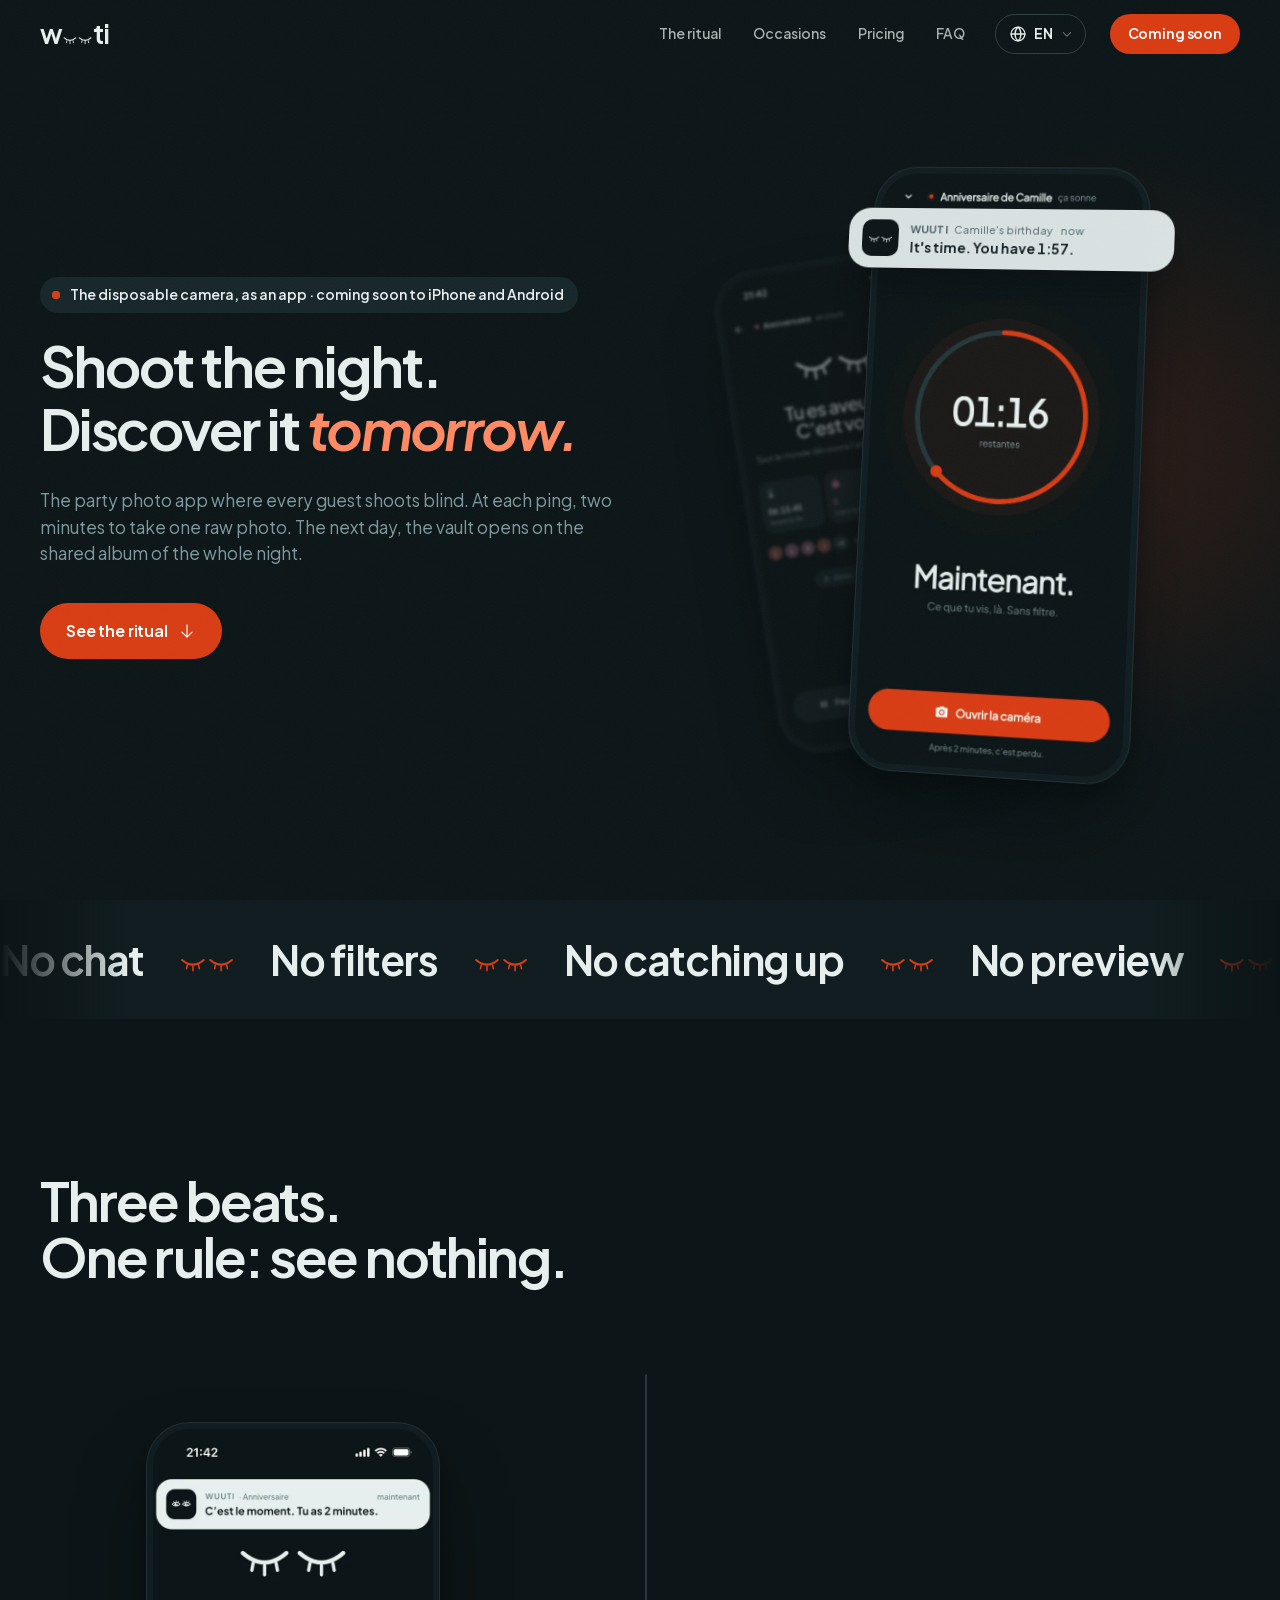
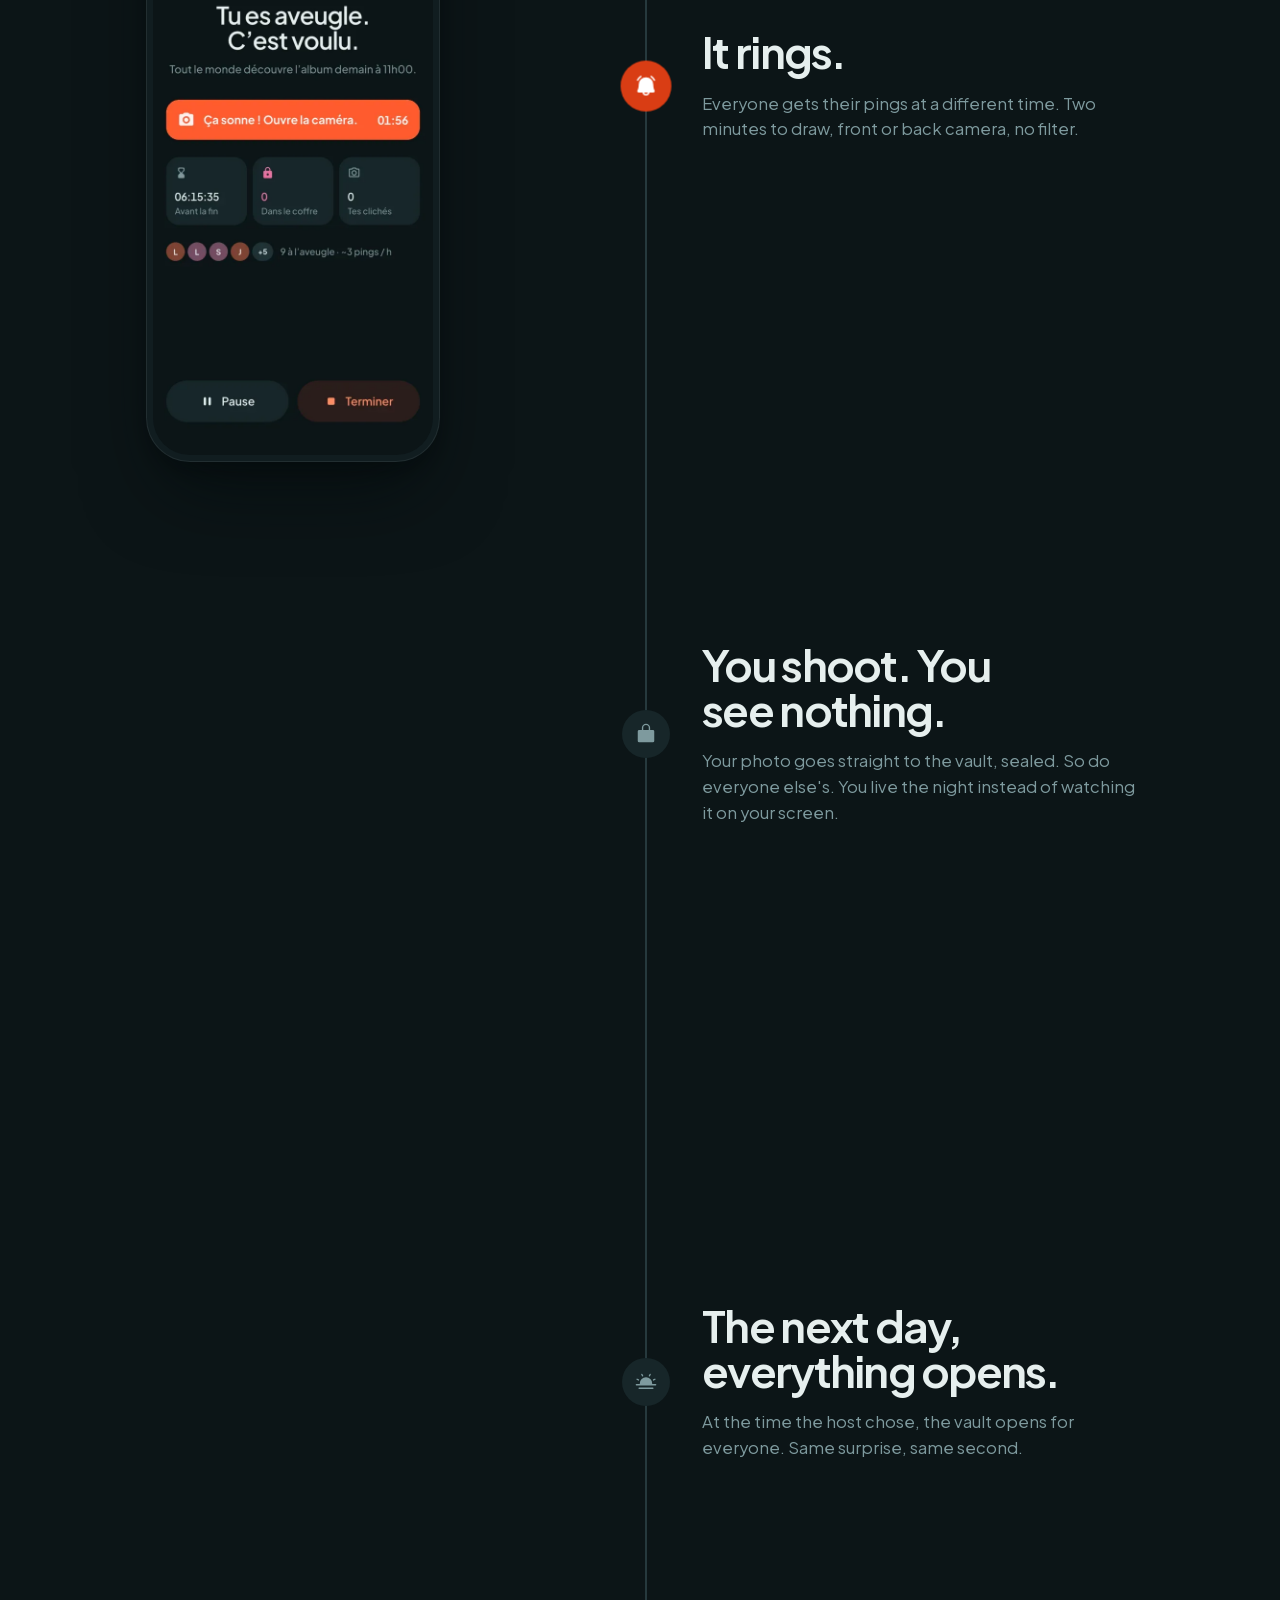
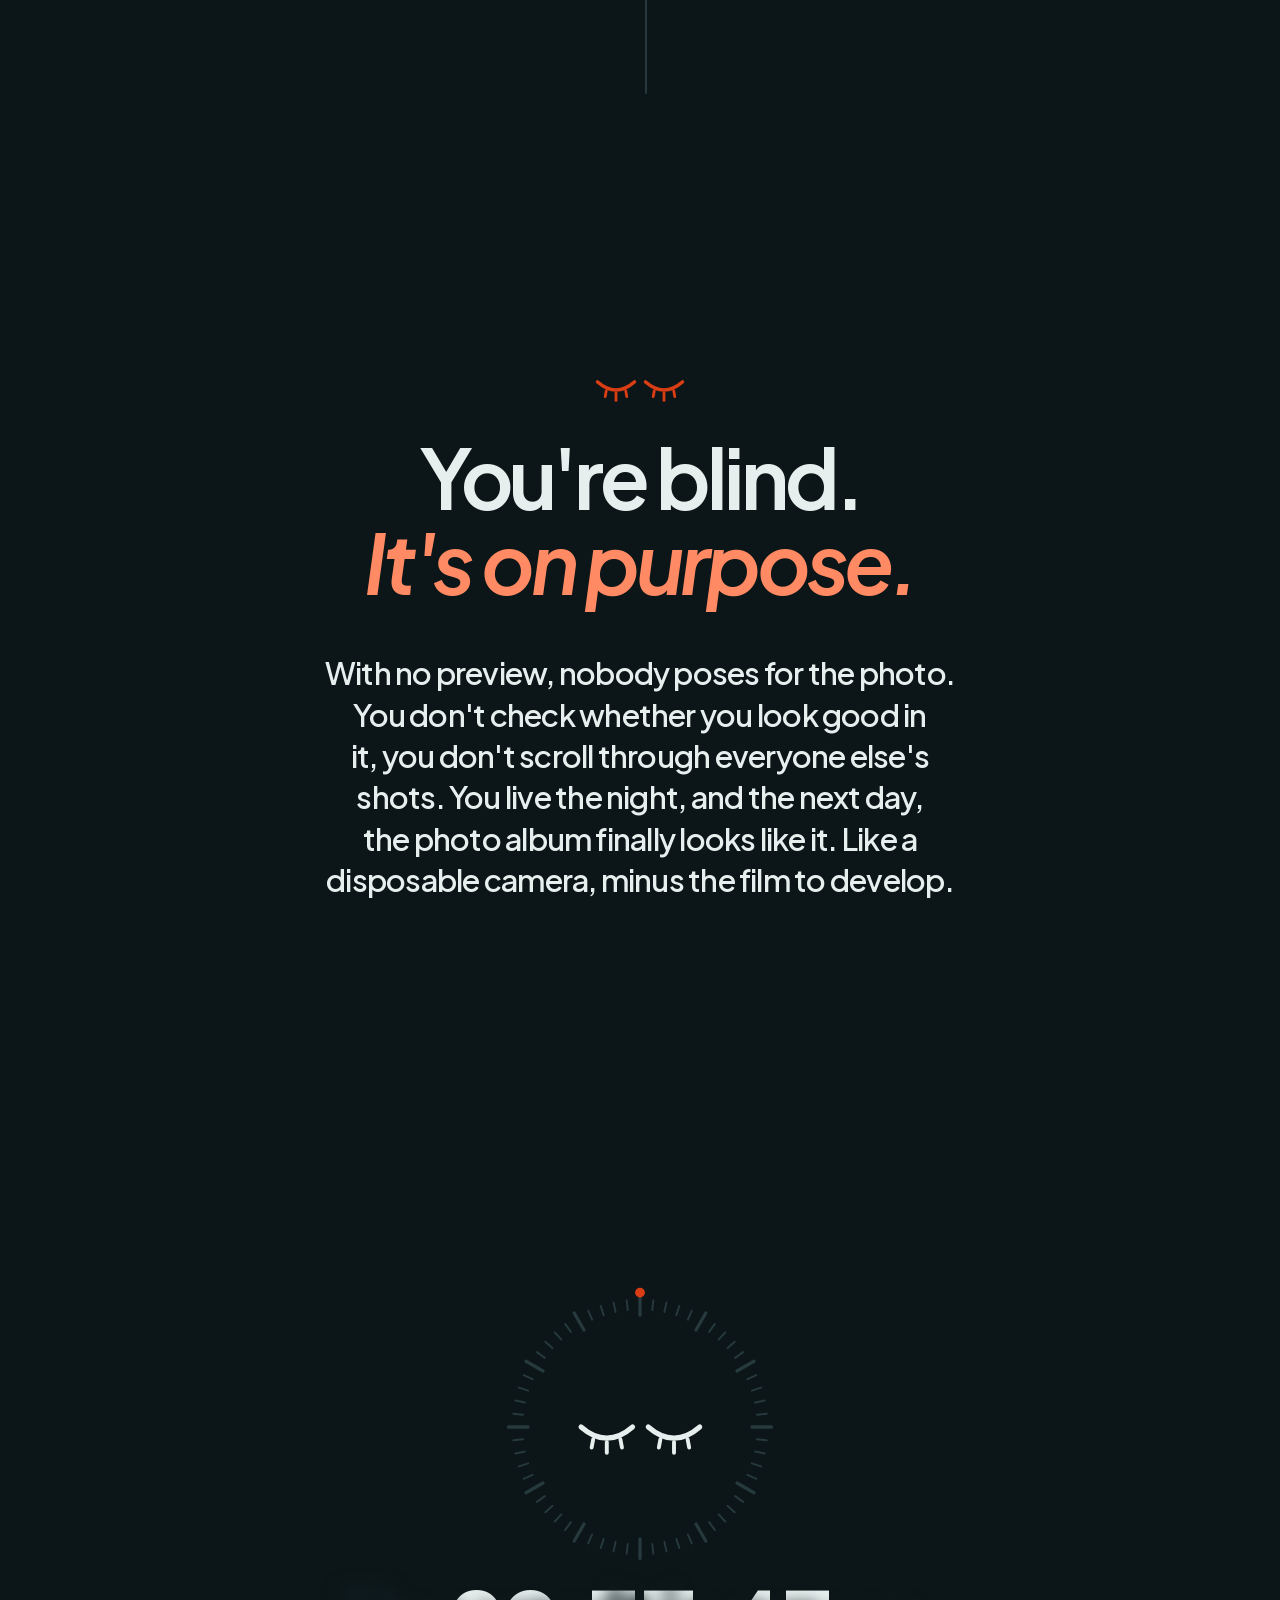
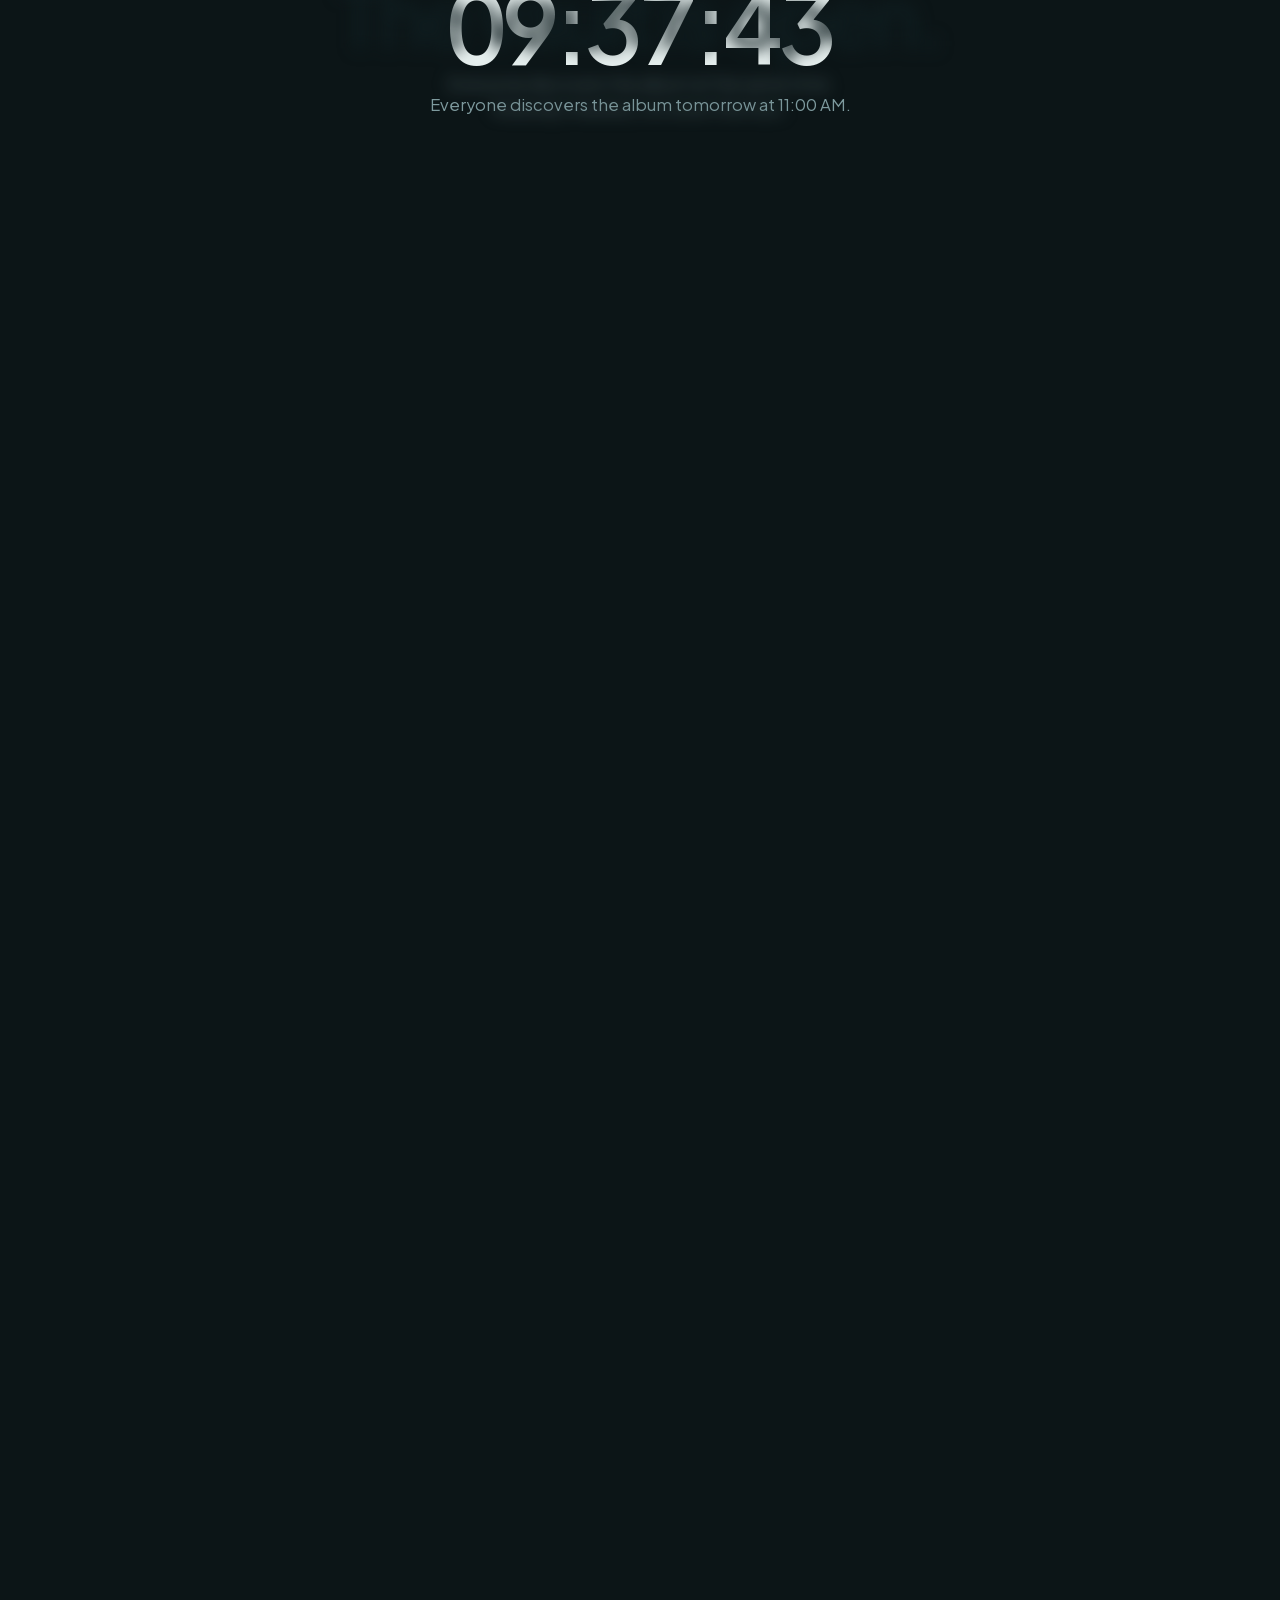
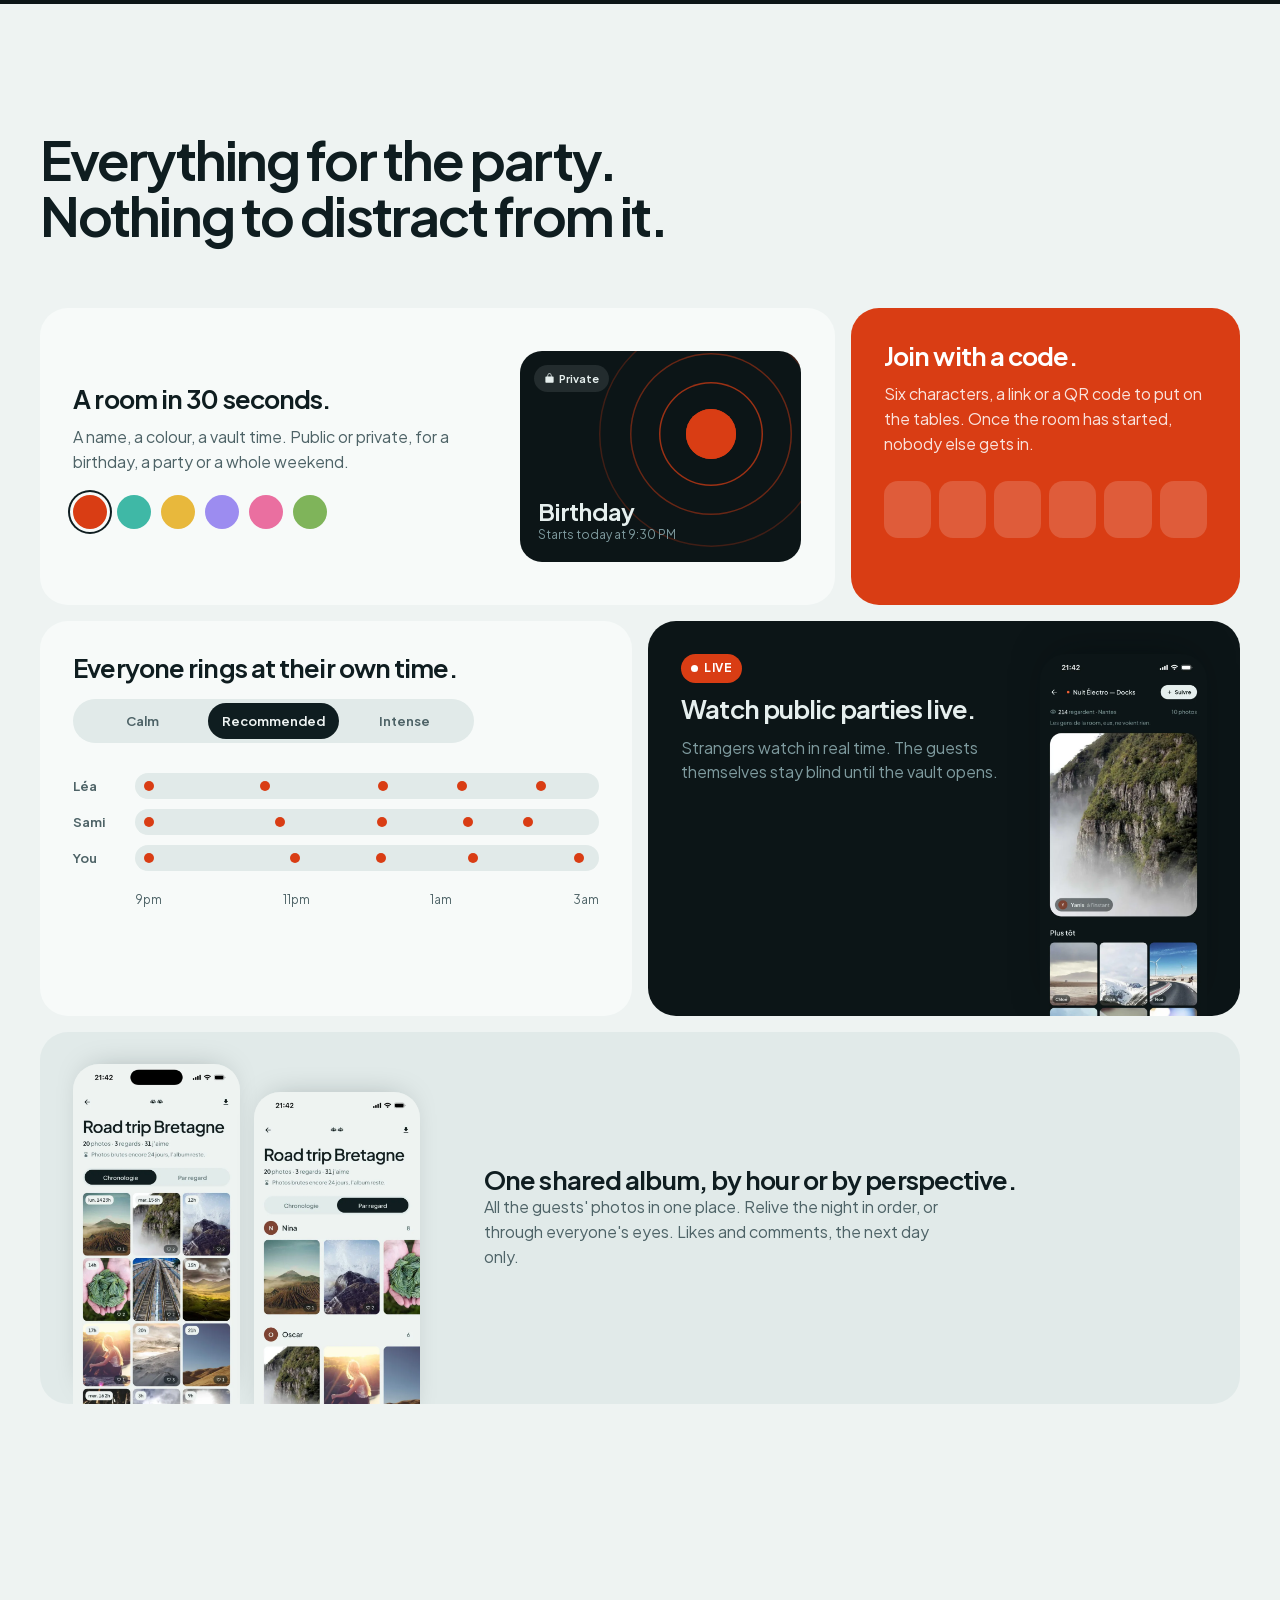
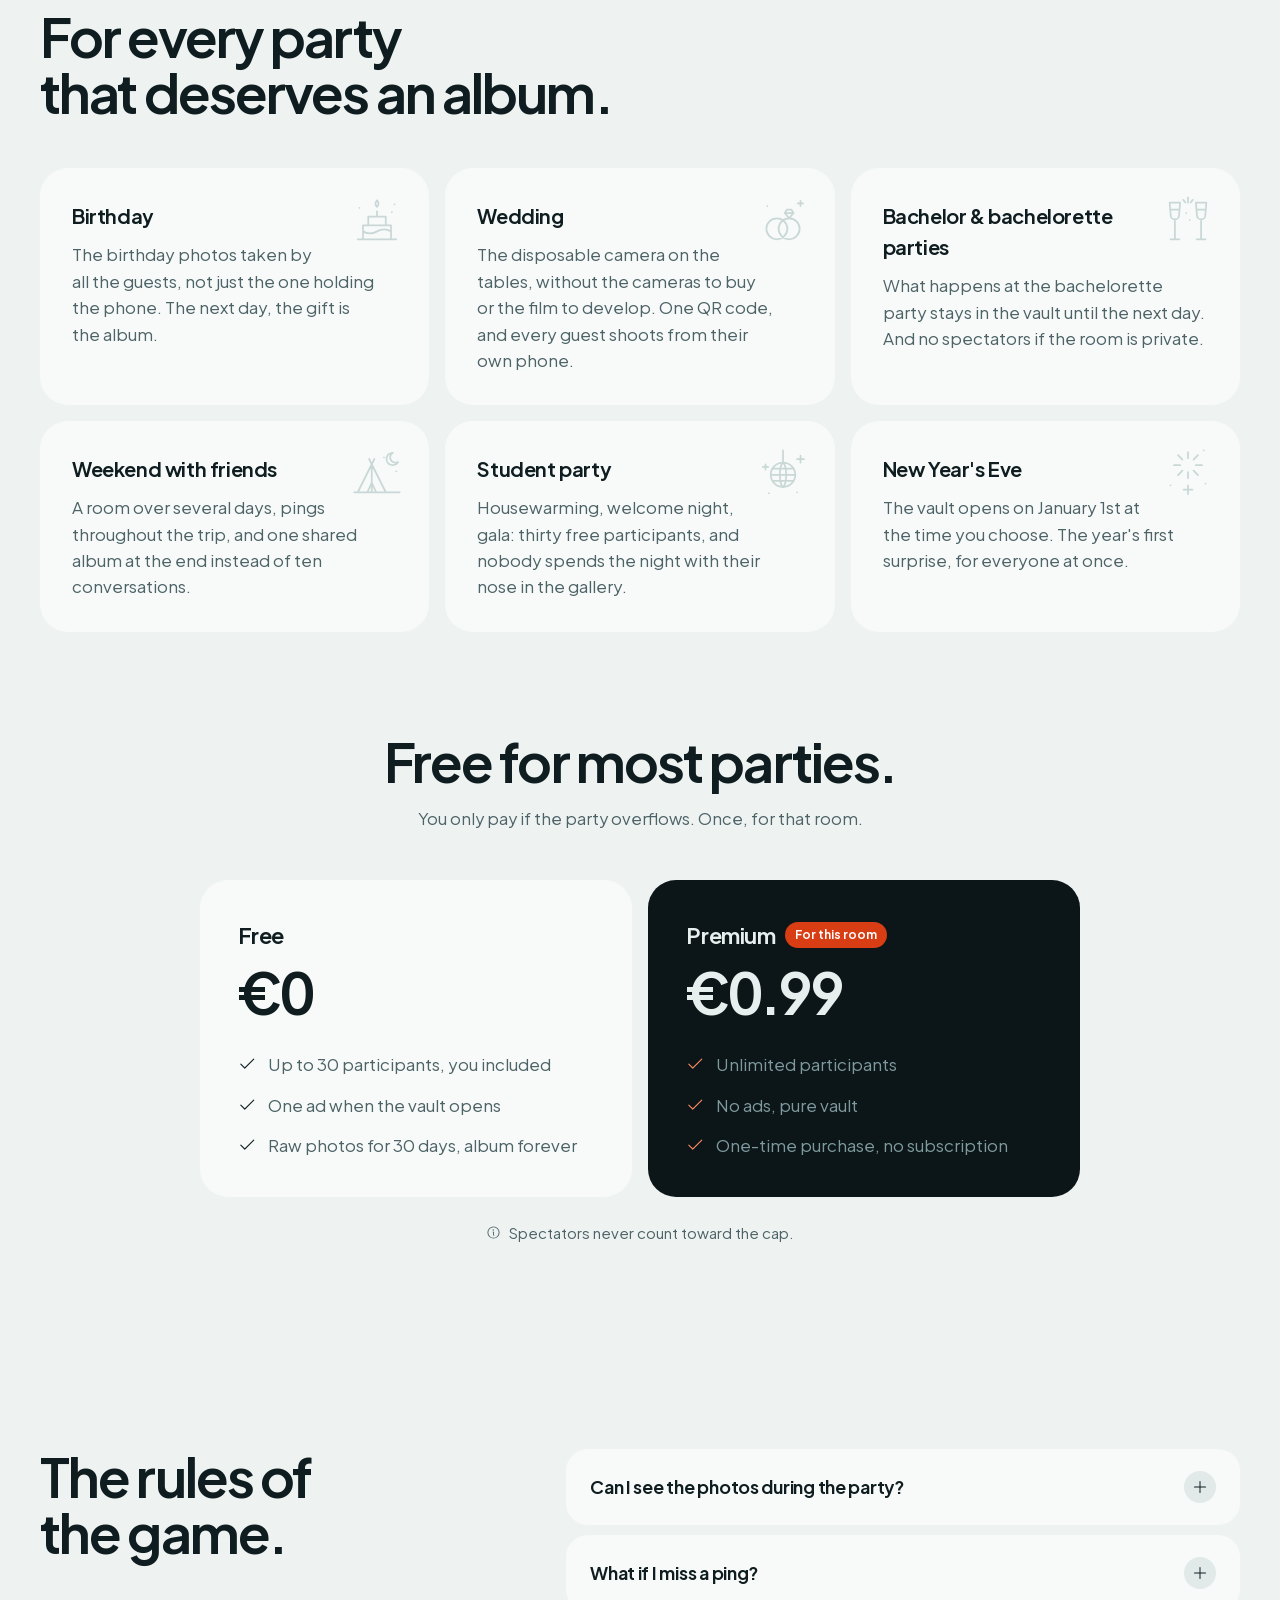
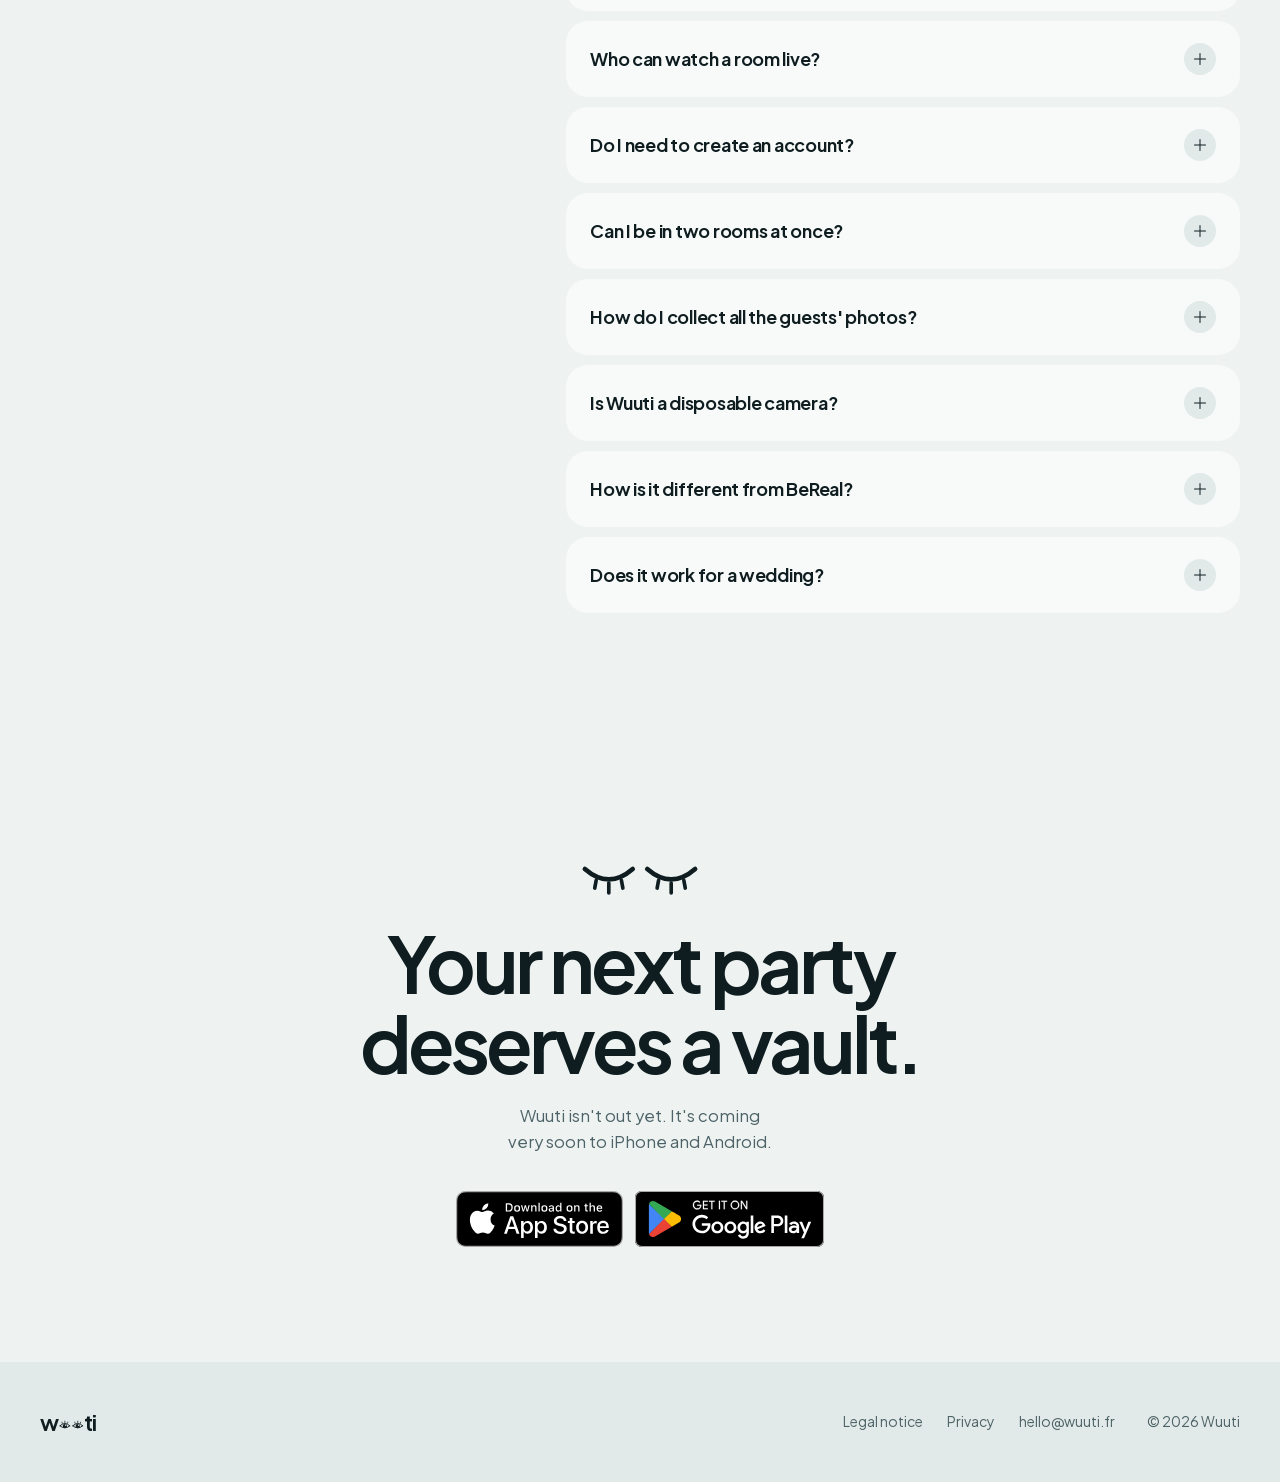
==== commit 1e626889: "Internationalisation : sélecteur de langue (globe + FR/EN) et version anglaise Le français reste dan" ====
--- a/index.html
+++ b/index.html
@@ -3,8 +3,8 @@
 <head>
   <meta charset="utf-8" />
   <meta name="viewport" content="width=device-width, initial-scale=1, viewport-fit=cover" />
-  <title>Wuuti : l'appareil photo jetable de tes soirées, en appli</title>
-  <meta name="description" content="Wuuti, l'appli appareil photo jetable pour soirées, anniversaires, mariages et EVJF : tes invités prennent les photos à l'aveugle, l'album photo partagé se révèle le lendemain." />
+  <title data-i18n="meta.title">Wuuti : l'appareil photo jetable de tes soirées, en appli</title>
+  <meta name="description" data-i18n-attr="content:meta.description" content="Wuuti, l'appli appareil photo jetable pour soirées, anniversaires, mariages et EVJF : tes invités prennent les photos à l'aveugle, l'album photo partagé se révèle le lendemain." />
   <link rel="canonical" href="https://wuuti.fr/" />
   <meta name="robots" content="index, follow, max-image-preview:large" />
   <meta name="theme-color" content="#0C1517" />
@@ -13,15 +13,15 @@
   <meta property="og:site_name" content="Wuuti" />
   <meta property="og:locale" content="fr_FR" />
   <meta property="og:url" content="https://wuuti.fr/" />
-  <meta property="og:title" content="Wuuti : l'appareil photo jetable de tes soirées, en appli" />
-  <meta property="og:description" content="Shoote la soirée. Découvre-la demain. Les photos de tous tes invités, sans aperçu, réunies dans un album partagé qui s'ouvre le lendemain." />
+  <meta property="og:title" data-i18n-attr="content:meta.title" content="Wuuti : l'appareil photo jetable de tes soirées, en appli" />
+  <meta property="og:description" data-i18n-attr="content:meta.og" content="Shoote la soirée. Découvre-la demain. Les photos de tous tes invités, sans aperçu, réunies dans un album partagé qui s'ouvre le lendemain." />
   <meta property="og:image" content="https://wuuti.fr/assets/og.jpg" />
   <meta property="og:image:width" content="1200" />
   <meta property="og:image:height" content="630" />
-  <meta property="og:image:alt" content="Wuuti : Shoote la soirée. Découvre-la demain. L'app photo de soirée, à l'aveugle." />
+  <meta property="og:image:alt" data-i18n-attr="content:meta.ogAlt" content="Wuuti : Shoote la soirée. Découvre-la demain. L'app photo de soirée, à l'aveugle." />
   <meta name="twitter:card" content="summary_large_image" />
-  <meta name="twitter:title" content="Wuuti : l'appareil photo jetable de tes soirées, en appli" />
-  <meta name="twitter:description" content="Shoote la soirée. Découvre-la demain." />
+  <meta name="twitter:title" data-i18n-attr="content:meta.title" content="Wuuti : l'appareil photo jetable de tes soirées, en appli" />
+  <meta name="twitter:description" data-i18n-attr="content:meta.twitter" content="Shoote la soirée. Découvre-la demain." />
   <meta name="twitter:image" content="https://wuuti.fr/assets/og.jpg" />
 
   <script type="application/ld+json">
@@ -160,7 +160,7 @@
   <link rel="apple-touch-icon" href="assets/apple-touch-icon.png" />
   <link rel="preload" href="assets/fonts/jakarta.woff2" as="font" type="font/woff2" crossorigin />
   <link rel="preload" href="assets/screens/23-ping-camera.webp?v=2" as="image" />
-  <link rel="stylesheet" href="styles.css?v=24" />
+  <link rel="stylesheet" href="styles.css?v=26" />
 </head>
 <body>
   <!-- Icônes Phosphor (MIT), en sprite : pas de CSS ni de police externe -->
@@ -171,12 +171,14 @@
     <symbol id="i-check-circle" viewBox="0 0 256 256"><path d="M128,24A104,104,0,1,0,232,128,104.11,104.11,0,0,0,128,24Zm45.66,85.66-56,56a8,8,0,0,1-11.32,0l-24-24a8,8,0,0,1,11.32-11.32L112,148.69l50.34-50.35a8,8,0,0,1,11.32,11.32Z"/></symbol>
     <symbol id="i-check" viewBox="0 0 256 256"><path d="M229.66,77.66l-128,128a8,8,0,0,1-11.32,0l-56-56a8,8,0,0,1,11.32-11.32L96,188.69,218.34,66.34a8,8,0,0,1,11.32,11.32Z"/></symbol>
     <symbol id="i-google-play-logo" viewBox="0 0 256 256"><path d="M239.82,114.18,72,18.16a16,16,0,0,0-16.12,0A15.68,15.68,0,0,0,48,31.87V224.13a15.68,15.68,0,0,0,7.92,13.67,16,16,0,0,0,16.12,0l167.78-96a15.76,15.76,0,0,0,0-27.64ZM160,139.31l18.92,18.92-88.5,50.66ZM90.4,47.1l88.53,50.67L160,116.69ZM193.31,150l-22-22,22-22,38.43,22Z"/></symbol>
+    <symbol id="i-caret-down" viewBox="0 0 256 256"><path d="M213.66,101.66l-80,80a8,8,0,0,1-11.32,0l-80-80A8,8,0,0,1,53.66,90.34L128,164.69l74.34-74.35a8,8,0,0,1,11.32,11.32Z"/></symbol>
+    <symbol id="i-globe" viewBox="0 0 24 24"><g fill="none" stroke="currentColor" stroke-width="1.7" stroke-linecap="round" stroke-linejoin="round"><circle cx="12" cy="12" r="9.25"/><path d="M2.75 12h18.5"/><path d="M12 2.75c2.6 2.5 4 5.7 4 9.25s-1.4 6.75-4 9.25c-2.6-2.5-4-5.7-4-9.25s1.4-6.75 4-9.25Z"/></g></symbol>
     <symbol id="i-info" viewBox="0 0 256 256"><path d="M128,24A104,104,0,1,0,232,128,104.11,104.11,0,0,0,128,24Zm0,192a88,88,0,1,1,88-88A88.1,88.1,0,0,1,128,216Zm16-40a8,8,0,0,1-8,8,16,16,0,0,1-16-16V128a8,8,0,0,1,0-16,16,16,0,0,1,16,16v40A8,8,0,0,1,144,176ZM112,84a12,12,0,1,1,12,12A12,12,0,0,1,112,84Z"/></symbol>
     <symbol id="i-lock-simple" viewBox="0 0 256 256"><path d="M208,80H176V56a48,48,0,0,0-96,0V80H48A16,16,0,0,0,32,96V208a16,16,0,0,0,16,16H208a16,16,0,0,0,16-16V96A16,16,0,0,0,208,80ZM96,56a32,32,0,0,1,64,0V80H96Z"/></symbol>
     <symbol id="i-plus" viewBox="0 0 256 256"><path d="M224,128a8,8,0,0,1-8,8H136v80a8,8,0,0,1-16,0V136H40a8,8,0,0,1,0-16h80V40a8,8,0,0,1,16,0v80h80A8,8,0,0,1,224,128Z"/></symbol>
     <symbol id="i-sun-horizon" viewBox="0 0 256 256"><path d="M248,160a8,8,0,0,1-8,8H16a8,8,0,0,1,0-16H56.45a73.54,73.54,0,0,1-.45-8,72,72,0,0,1,144,0,73.54,73.54,0,0,1-.45,8H240A8,8,0,0,1,248,160Zm-40,32H48a8,8,0,0,0,0,16H208a8,8,0,0,0,0-16ZM80.84,59.58a8,8,0,0,0,14.32-7.16l-8-16a8,8,0,0,0-14.32,7.16ZM20.42,103.16l16,8a8,8,0,1,0,7.16-14.31l-16-8a8,8,0,1,0-7.16,14.31ZM216,112a8,8,0,0,0,3.57-.84l16-8a8,8,0,1,0-7.16-14.31l-16,8A8,8,0,0,0,216,112ZM164.42,63.16a8,8,0,0,0,10.74-3.58l8-16a8,8,0,0,0-14.32-7.16l-8,16A8,8,0,0,0,164.42,63.16Z"/></symbol>
   </svg>
-  <a class="skip" href="#main">Aller au contenu</a>
+  <a class="skip" href="#main" data-i18n="skip">Aller au contenu</a>
 
   <!-- NAV -->
   <header class="nav" data-nav>
@@ -184,14 +186,24 @@
       <a href="#top" class="wordmark">
         w<span class="eyes" data-eyes data-eyes-logo><span class="sr">uu</span></span>ti
       </a>
-      <nav class="nav__links" aria-label="Sections">
-        <a href="#rituel">Le rituel</a>
-        <a href="#occasions">Occasions</a>
-        <a href="#tarifs">Tarifs</a>
-        <a href="#questions">Questions</a>
+      <nav class="nav__links" aria-label="Sections" data-i18n-attr="aria-label:nav.aria">
+        <a href="#rituel" data-i18n="nav.ritual">Le rituel</a>
+        <a href="#occasions" data-i18n="nav.occasions">Occasions</a>
+        <a href="#tarifs" data-i18n="nav.pricing">Tarifs</a>
+        <a href="#questions" data-i18n="nav.faq">Questions</a>
       </nav>
+      <div class="lang" data-lang>
+        <button type="button" class="lang__btn" aria-haspopup="listbox" aria-expanded="false" data-lang-btn>
+          <svg class="icon lang__globe" aria-hidden="true"><use href="#i-globe"/></svg>
+          <span class="sr" data-i18n="nav.language">Langue</span>
+          <span class="lang__code" data-lang-code>FR</span>
+          <svg class="icon lang__caret" aria-hidden="true"><use href="#i-caret-down"/></svg>
+        </button>
+        <!-- liste construite par i18n.js -->
+        <ul class="lang__menu" role="listbox" tabindex="-1" data-lang-menu data-i18n-attr="aria-label:nav.language"></ul>
+      </div>
       <a href="#obtenir" class="btn btn--ember btn--sm" data-magnetic>
-        <span>Bientôt disponible</span>
+        <span data-i18n="nav.cta">Bientôt disponible</span>
       </a>
     </div>
   </header>
@@ -205,18 +217,18 @@
         <div class="hero__copy">
           <p class="soon reveal-load">
             <span class="soon__dot" aria-hidden="true"></span>
-            L'appareil photo jetable, en appli · bientôt sur iPhone et Android
+            <span data-i18n="hero.soon">L'appareil photo jetable, en appli · bientôt sur iPhone et Android</span>
           </p>
           <h1 class="hero__title">
-            <span class="line"><span>Shoote la soirée.</span></span>
-            <span class="line"><span>Découvre-la <em>demain.</em></span></span>
+            <span class="line"><span data-i18n="hero.title1">Shoote la soirée.</span></span>
+            <span class="line"><span data-i18n-html="hero.title2">Découvre-la <em>demain.</em></span></span>
           </h1>
-          <p class="hero__sub reveal-load" style="--d: 120ms">
+          <p class="hero__sub reveal-load" style="--d: 120ms" data-i18n="hero.sub">
             L'appli photo de soirée où chaque invité shoote à l'aveugle. À chaque ping, deux minutes pour une photo brute. Le lendemain, le coffre s'ouvre sur l'album partagé de toute la soirée.
           </p>
           <div class="hero__ctas reveal-load" style="--d: 200ms">
             <a href="#rituel" class="btn btn--ember btn--lg" data-magnetic>
-              <span>Voir le rituel</span>
+              <span data-i18n="hero.cta">Voir le rituel</span>
               <svg class="icon btn__arrow btn__arrow--down" aria-hidden="true"><use href="#i-arrow-down"/></svg>
             </a>
           </div>
@@ -230,12 +242,12 @@
             <img src="assets/screens/21-live.webp" alt="" width="600" height="1305" loading="eager" />
           </div>
           <div class="phone phone--front">
-            <img src="assets/screens/23-ping-camera.webp?v=2" alt="Appli photo de soirée Wuuti : un ping sonne, il reste 1 minute 16 pour prendre la photo." width="600" height="1305" fetchpriority="high" />
+            <img src="assets/screens/23-ping-camera.webp?v=2" alt="Appli photo de soirée Wuuti : un ping sonne, il reste 1 minute 16 pour prendre la photo." data-i18n-attr="alt:hero.alt" width="600" height="1305" fetchpriority="high" />
             <div class="notif" data-notif aria-hidden="true">
               <span class="notif__icon"><span class="eyes eyes--xs" data-eyes="static" aria-hidden="true"></span></span>
               <span class="notif__body">
-                <span class="notif__meta"><b>WUUTI</b> Anniversaire de Camille <span class="notif__now">maintenant</span></span>
-                <span class="notif__text">C'est le moment. Tu as <span class="tabular" data-notif-count>2:00</span>.</span>
+                <span class="notif__meta" data-i18n-html="notif.meta"><b>WUUTI</b> Anniversaire de Camille <span class="notif__now">maintenant</span></span>
+                <span class="notif__text" data-i18n-html="notif.text">C'est le moment. Tu as <span class="tabular" data-notif-count>2:00</span>.</span>
               </span>
             </div>
           </div>
@@ -247,16 +259,16 @@
     <div class="marquee">
       <div class="marquee__track">
         <div class="marquee__group">
-          <span>Pas de chat</span><span class="eyes eyes--mq" data-eyes="static" aria-hidden="true"></span>
-          <span>Pas de filtre</span><span class="eyes eyes--mq" data-eyes="static" aria-hidden="true"></span>
-          <span>Pas de rattrapage</span><span class="eyes eyes--mq" data-eyes="static" aria-hidden="true"></span>
-          <span>Pas d'aperçu</span><span class="eyes eyes--mq" data-eyes="static" aria-hidden="true"></span>
+          <span data-i18n="marquee.chat">Pas de chat</span><span class="eyes eyes--mq" data-eyes="static" aria-hidden="true"></span>
+          <span data-i18n="marquee.filter">Pas de filtre</span><span class="eyes eyes--mq" data-eyes="static" aria-hidden="true"></span>
+          <span data-i18n="marquee.catchup">Pas de rattrapage</span><span class="eyes eyes--mq" data-eyes="static" aria-hidden="true"></span>
+          <span data-i18n="marquee.preview">Pas d'aperçu</span><span class="eyes eyes--mq" data-eyes="static" aria-hidden="true"></span>
         </div>
         <div class="marquee__group" aria-hidden="true">
-          <span>Pas de chat</span><span class="eyes eyes--mq" data-eyes="static" aria-hidden="true"></span>
-          <span>Pas de filtre</span><span class="eyes eyes--mq" data-eyes="static" aria-hidden="true"></span>
-          <span>Pas de rattrapage</span><span class="eyes eyes--mq" data-eyes="static" aria-hidden="true"></span>
-          <span>Pas d'aperçu</span><span class="eyes eyes--mq" data-eyes="static" aria-hidden="true"></span>
+          <span data-i18n="marquee.chat">Pas de chat</span><span class="eyes eyes--mq" data-eyes="static" aria-hidden="true"></span>
+          <span data-i18n="marquee.filter">Pas de filtre</span><span class="eyes eyes--mq" data-eyes="static" aria-hidden="true"></span>
+          <span data-i18n="marquee.catchup">Pas de rattrapage</span><span class="eyes eyes--mq" data-eyes="static" aria-hidden="true"></span>
+          <span data-i18n="marquee.preview">Pas d'aperçu</span><span class="eyes eyes--mq" data-eyes="static" aria-hidden="true"></span>
         </div>
       </div>
     </div>
@@ -264,7 +276,7 @@
     <!-- LE RITUEL : sticky scroll -->
     <section class="ritual" id="rituel">
       <div class="container">
-        <h2 class="section-title reveal">Trois temps.<br />Une seule règle : ne rien voir.</h2>
+        <h2 class="section-title reveal" data-i18n-html="ritual.title">Trois temps.<br />Une seule règle : ne rien voir.</h2>
         <div class="ritual__grid">
           <div class="ritual__stage" aria-hidden="true">
             <div class="phone phone--stage">
@@ -276,21 +288,21 @@
           <ol class="ritual__steps">
             <li class="ritual__step is-active" data-ritual-step="0">
               <span class="ritual__icon"><svg class="icon" aria-hidden="true"><use href="#i-bell-ringing"/></svg></span>
-              <h3>Ça sonne.</h3>
-              <p>Chacun reçoit ses pings à un moment différent. Deux minutes pour dégainer, caméra avant ou arrière, sans filtre.</p>
-              <img class="ritual__inline" src="assets/screens/22-ping-notif.webp?v=2" alt="Notification Wuuti : c'est le moment, tu as 2 minutes." width="600" height="1305" loading="lazy" />
+              <h3 data-i18n="ritual.1.title">Ça sonne.</h3>
+              <p data-i18n="ritual.1.text">Chacun reçoit ses pings à un moment différent. Deux minutes pour dégainer, caméra avant ou arrière, sans filtre.</p>
+              <img class="ritual__inline" src="assets/screens/22-ping-notif.webp?v=2" alt="Notification Wuuti : c'est le moment, tu as 2 minutes." data-i18n-attr="alt:ritual.1.alt" width="600" height="1305" loading="lazy" />
             </li>
             <li class="ritual__step" data-ritual-step="1">
               <span class="ritual__icon"><svg class="icon" aria-hidden="true"><use href="#i-lock-simple"/></svg></span>
-              <h3>Tu shootes. Tu ne vois rien.</h3>
-              <p>Ta photo file au coffre, scellée. Celles des autres aussi. Tu vis la soirée au lieu de la regarder sur ton écran.</p>
-              <img class="ritual__inline" src="assets/screens/21-live.webp" alt="Écran Wuuti pendant la soirée : tu es aveugle, c'est voulu." width="600" height="1305" loading="lazy" />
+              <h3 data-i18n="ritual.2.title">Tu shootes. Tu ne vois rien.</h3>
+              <p data-i18n="ritual.2.text">Ta photo file au coffre, scellée. Celles des autres aussi. Tu vis la soirée au lieu de la regarder sur ton écran.</p>
+              <img class="ritual__inline" src="assets/screens/21-live.webp" alt="Écran Wuuti pendant la soirée : tu es aveugle, c'est voulu." data-i18n-attr="alt:ritual.2.alt" width="600" height="1305" loading="lazy" />
             </li>
             <li class="ritual__step" data-ritual-step="2">
               <span class="ritual__icon"><svg class="icon" aria-hidden="true"><use href="#i-sun-horizon"/></svg></span>
-              <h3>Le lendemain, tout s'ouvre.</h3>
-              <p>À l'heure choisie par l'hôte, le coffre s'ouvre pour tout le monde. Même surprise, même seconde.</p>
-              <img class="ritual__inline" src="assets/screens/29-coffre-ouvert.webp" alt="Écran Wuuti : le coffre est ouvert, 23 photos." width="600" height="1305" loading="lazy" />
+              <h3 data-i18n="ritual.3.title">Le lendemain, tout s'ouvre.</h3>
+              <p data-i18n="ritual.3.text">À l'heure choisie par l'hôte, le coffre s'ouvre pour tout le monde. Même surprise, même seconde.</p>
+              <img class="ritual__inline" src="assets/screens/29-coffre-ouvert.webp" alt="Écran Wuuti : le coffre est ouvert, 23 photos." data-i18n-attr="alt:ritual.3.alt" width="600" height="1305" loading="lazy" />
             </li>
           </ol>
         </div>
@@ -301,8 +313,8 @@
     <section class="manifesto" id="aveugle">
       <div class="container manifesto__inner">
         <span class="eyes eyes--manifesto" data-eyes="static" aria-hidden="true"></span>
-        <h2 class="manifesto__title reveal">Tu es aveugle.<br /><em>C'est voulu.</em></h2>
-        <p class="manifesto__text" data-words>Sans aperçu, personne ne pose pour la photo. Tu ne vérifies pas si tu es bien dessus, tu ne fais pas défiler les clichés des autres. Tu vis la soirée, et le lendemain, l'album photo lui ressemble enfin. Comme un appareil jetable, sans la pellicule à développer.</p>
+        <h2 class="manifesto__title reveal" data-i18n-html="manifesto.title">Tu es aveugle.<br /><em>C'est voulu.</em></h2>
+        <p class="manifesto__text" data-words data-i18n="manifesto.text">Sans aperçu, personne ne pose pour la photo. Tu ne vérifies pas si tu es bien dessus, tu ne fais pas défiler les clichés des autres. Tu vis la soirée, et le lendemain, l'album photo lui ressemble enfin. Comme un appareil jetable, sans la pellicule à développer.</p>
       </div>
     </section>
 
@@ -318,11 +330,11 @@
           </div>
           <div class="vault__sealed">
             <p class="vault__time tabular" data-vault-countdown>--:--:--</p>
-            <p class="vault__caption">Tout le monde découvre l'album demain à 11h00.</p>
+            <p class="vault__caption" data-i18n="vault.sealed">Tout le monde découvre l'album demain à 11h00.</p>
           </div>
           <div class="vault__open">
-            <h2 class="vault__title">Le coffre est ouvert.</h2>
-            <p class="vault__caption">Tout le monde découvre l'album en même temps. Personne n'a triché, même pas l'hôte.</p>
+            <h2 class="vault__title" data-i18n="vault.title">Le coffre est ouvert.</h2>
+            <p class="vault__caption" data-i18n="vault.open">Tout le monde découvre l'album en même temps. Personne n'a triché, même pas l'hôte.</p>
           </div>
         </div>
       </div>
@@ -332,79 +344,79 @@
     <!-- BENTO (jour) -->
     <section class="features day" id="fonctions" data-day>
       <div class="container">
-        <h2 class="section-title reveal">Tout pour la soirée.<br />Rien pour la distraire.</h2>
+        <h2 class="section-title reveal" data-i18n-html="features.title">Tout pour la soirée.<br />Rien pour la distraire.</h2>
 
         <div class="bento">
           <!-- 1. Créer -->
           <article class="cell cell--create reveal">
             <div class="cell__text">
-              <h3>Une room en 30 secondes.</h3>
-              <p>Un nom, une couleur, une heure de coffre. Publique ou privée, pour un anniversaire, une soirée ou tout un week-end.</p>
-              <div class="swatches" role="radiogroup" aria-label="Couleur de la room" data-swatches>
-                <button role="radio" aria-checked="true" aria-label="Braise" style="--c:#D93D14"></button>
-                <button role="radio" aria-checked="false" aria-label="Lagune" style="--c:#3FB8A6"></button>
-                <button role="radio" aria-checked="false" aria-label="Soleil" style="--c:#E8B83C"></button>
-                <button role="radio" aria-checked="false" aria-label="Lilas" style="--c:#9C8CF0"></button>
-                <button role="radio" aria-checked="false" aria-label="Pivoine" style="--c:#EA6FA0"></button>
-                <button role="radio" aria-checked="false" aria-label="Mousse" style="--c:#7FB45A"></button>
+              <h3 data-i18n="create.title">Une room en 30 secondes.</h3>
+              <p data-i18n="create.text">Un nom, une couleur, une heure de coffre. Publique ou privée, pour un anniversaire, une soirée ou tout un week-end.</p>
+              <div class="swatches" role="radiogroup" aria-label="Couleur de la room" data-i18n-attr="aria-label:create.colors" data-swatches>
+                <button role="radio" aria-checked="true" aria-label="Braise" data-i18n-attr="aria-label:swatch.ember" style="--c:#D93D14"></button>
+                <button role="radio" aria-checked="false" aria-label="Lagune" data-i18n-attr="aria-label:swatch.lagoon" style="--c:#3FB8A6"></button>
+                <button role="radio" aria-checked="false" aria-label="Soleil" data-i18n-attr="aria-label:swatch.sun" style="--c:#E8B83C"></button>
+                <button role="radio" aria-checked="false" aria-label="Lilas" data-i18n-attr="aria-label:swatch.lilac" style="--c:#9C8CF0"></button>
+                <button role="radio" aria-checked="false" aria-label="Pivoine" data-i18n-attr="aria-label:swatch.peony" style="--c:#EA6FA0"></button>
+                <button role="radio" aria-checked="false" aria-label="Mousse" data-i18n-attr="aria-label:swatch.moss" style="--c:#7FB45A"></button>
               </div>
             </div>
             <div class="cover" data-cover aria-hidden="true">
               <div class="cover__rings"><span></span><span></span><span></span><span></span></div>
-              <span class="cover__chip"><svg class="icon" aria-hidden="true"><use href="#i-lock-simple"/></svg> Privée</span>
-              <span class="cover__name">Anniversaire</span>
-              <span class="cover__meta">Commence aujourd'hui à 21h30</span>
+              <span class="cover__chip"><svg class="icon" aria-hidden="true"><use href="#i-lock-simple"/></svg> <span data-i18n="cover.chip">Privée</span></span>
+              <span class="cover__name" data-i18n="cover.name">Anniversaire</span>
+              <span class="cover__meta" data-i18n="cover.meta">Commence aujourd'hui à 21h30</span>
             </div>
           </article>
 
           <!-- 2. Rejoindre -->
           <article class="cell cell--join reveal">
-            <h3>Rejoins avec un code.</h3>
-            <p>Six caractères, un lien ou un QR code à poser sur les tables. Une fois la room lancée, plus personne n'entre.</p>
+            <h3 data-i18n="join.title">Rejoins avec un code.</h3>
+            <p data-i18n="join.text">Six caractères, un lien ou un QR code à poser sur les tables. Une fois la room lancée, plus personne n'entre.</p>
             <div class="code" data-code aria-hidden="true">
               <span></span><span></span><span></span><span></span><span></span><span></span>
             </div>
-            <span class="code__ok" data-code-ok><svg class="icon" aria-hidden="true"><use href="#i-check-circle"/></svg> Anniversaire, 9 participants</span>
+            <span class="code__ok" data-code-ok><svg class="icon" aria-hidden="true"><use href="#i-check-circle"/></svg> <span data-i18n="join.ok">Anniversaire, 9 participants</span></span>
           </article>
 
           <!-- 3. Pings -->
           <article class="cell cell--pings reveal">
             <div class="cell__head">
-              <h3>Chacun sonne à son moment.</h3>
-              <div class="seg" role="radiogroup" aria-label="Densité des pings" data-seg>
-                <button role="radio" aria-checked="false" data-rate="3">Calme</button>
-                <button role="radio" aria-checked="true" data-rate="5">Recommandé</button>
-                <button role="radio" aria-checked="false" data-rate="8">Intense</button>
+              <h3 data-i18n="pings.title">Chacun sonne à son moment.</h3>
+              <div class="seg" role="radiogroup" aria-label="Densité des pings" data-i18n-attr="aria-label:pings.density" data-seg>
+                <button role="radio" aria-checked="false" data-rate="3" data-i18n="pings.calm">Calme</button>
+                <button role="radio" aria-checked="true" data-rate="5" data-i18n="pings.recommended">Recommandé</button>
+                <button role="radio" aria-checked="false" data-rate="8" data-i18n="pings.intense">Intense</button>
                 <span class="seg__thumb" aria-hidden="true"></span>
               </div>
             </div>
             <div class="timeline" data-timeline>
               <!-- rempli par main.js -->
             </div>
-            <div class="timeline__axis" aria-hidden="true"><span>21h</span><span>23h</span><span>1h</span><span>3h</span></div>
+            <div class="timeline__axis" aria-hidden="true"><span data-i18n="axis.1">21h</span><span data-i18n="axis.2">23h</span><span data-i18n="axis.3">1h</span><span data-i18n="axis.4">3h</span></div>
           </article>
 
           <!-- 4. Lives publics -->
           <article class="cell cell--live reveal">
             <div class="cell__text">
-              <span class="live-tag"><span class="live-tag__dot"></span>Live</span>
-              <h3>Spectate les soirées publiques.</h3>
-              <p>Les inconnus regardent en direct. Les invités, eux, restent aveugles jusqu'au coffre.</p>
+              <span class="live-tag"><span class="live-tag__dot"></span><span data-i18n="live.tag">Live</span></span>
+              <h3 data-i18n="live.title">Spectate les soirées publiques.</h3>
+              <p data-i18n="live.text">Les inconnus regardent en direct. Les invités, eux, restent aveugles jusqu'au coffre.</p>
             </div>
             <div class="cell__shot">
-              <img src="assets/screens/32-spectateur.webp" alt="Écran spectateur Wuuti : un live public avec 214 regards." width="600" height="1305" loading="lazy" />
+              <img src="assets/screens/32-spectateur.webp" alt="Écran spectateur Wuuti : un live public avec 214 regards." data-i18n-attr="alt:live.alt" width="600" height="1305" loading="lazy" />
             </div>
           </article>
 
           <!-- 5. Album -->
           <article class="cell cell--album reveal">
             <div class="cell__shot cell__shot--pair">
-              <img src="assets/screens/09-album.webp" alt="Album Wuuti trié par chronologie." width="600" height="1305" loading="lazy" />
-              <img src="assets/screens/10-album-par-regard.webp" alt="Album Wuuti trié par regard, photo par photo de chaque invité." width="600" height="1305" loading="lazy" />
+              <img src="assets/screens/09-album.webp" alt="Album Wuuti trié par chronologie." data-i18n-attr="alt:album.alt1" width="600" height="1305" loading="lazy" />
+              <img src="assets/screens/10-album-par-regard.webp" alt="Album Wuuti trié par regard, photo par photo de chaque invité." data-i18n-attr="alt:album.alt2" width="600" height="1305" loading="lazy" />
             </div>
             <div class="cell__text">
-              <h3>Un album partagé, par heure ou par regard.</h3>
-              <p>Toutes les photos des invités au même endroit. Revis la nuit dans l'ordre, ou à travers les yeux de chacun. Likes et commentaires, le lendemain seulement.</p>
+              <h3 data-i18n="album.title">Un album partagé, par heure ou par regard.</h3>
+              <p data-i18n="album.text">Toutes les photos des invités au même endroit. Revis la nuit dans l'ordre, ou à travers les yeux de chacun. Likes et commentaires, le lendemain seulement.</p>
             </div>
           </article>
         </div>
@@ -414,37 +426,37 @@
     <!-- OCCASIONS -->
     <section class="occasions day" id="occasions" data-day>
       <div class="container">
-        <h2 class="section-title reveal">Pour toutes les soirées<br />qui méritent un album.</h2>
+        <h2 class="section-title reveal" data-i18n-html="occasions.title">Pour toutes les soirées<br />qui méritent un album.</h2>
         <div class="occasions__grid">
           <article class="occasion reveal">
             <svg class="occasion__icon" viewBox="0 0 32 32" aria-hidden="true"><path d="M5 27h22M8 27v-8h16v8M8 22.5c2.7 1.6 5.3 1.6 8 0s5.3-1.6 8 0M11 19v-5h10v5M16 14v-3M16 8.5c-1.1-1-1.1-2.4 0-3.8 1.1 1.4 1.1 2.8 0 3.8ZM6 9h.01M26 7h.01M24.5 11.5h.01"/><path class="occasion__trace" d="M5 27h22M8 27v-8h16v8M8 22.5c2.7 1.6 5.3 1.6 8 0s5.3-1.6 8 0M11 19v-5h10v5M16 14v-3M16 8.5c-1.1-1-1.1-2.4 0-3.8 1.1 1.4 1.1 2.8 0 3.8ZM6 9h.01M26 7h.01M24.5 11.5h.01" pathLength="1"/></svg>
-            <h3>Anniversaire</h3>
-            <p>Les photos de l'anniversaire prises par tous les invités, pas seulement par celui qui tient le téléphone. Le lendemain, le cadeau, c'est l'album.</p>
+            <h3 data-i18n="occ.birthday.title">Anniversaire</h3>
+            <p data-i18n="occ.birthday.text">Les photos de l'anniversaire prises par tous les invités, pas seulement par celui qui tient le téléphone. Le lendemain, le cadeau, c'est l'album.</p>
           </article>
           <article class="occasion reveal">
             <svg class="occasion__icon" viewBox="0 0 32 32" aria-hidden="true"><path d="M12.5 27a6 6 0 1 0 0-12 6 6 0 0 0 0 12ZM19.5 27a6 6 0 1 0 0-12 6 6 0 0 0 0 12ZM17 12l1.25-2h2.5L22 12l-2.5 3ZM17 12h5M26 5v3M24.5 6.5h3M7 8h.01"/><path class="occasion__trace" d="M12.5 27a6 6 0 1 0 0-12 6 6 0 0 0 0 12ZM19.5 27a6 6 0 1 0 0-12 6 6 0 0 0 0 12ZM17 12l1.25-2h2.5L22 12l-2.5 3ZM17 12h5M26 5v3M24.5 6.5h3M7 8h.01" pathLength="1"/></svg>
-            <h3>Mariage</h3>
-            <p>L'appareil photo jetable sur les tables, sans les appareils à racheter ni les pellicules à développer. Un QR code, et chaque invité shoote depuis son téléphone.</p>
+            <h3 data-i18n="occ.wedding.title">Mariage</h3>
+            <p data-i18n="occ.wedding.text">L'appareil photo jetable sur les tables, sans les appareils à racheter ni les pellicules à développer. Un QR code, et chaque invité shoote depuis son téléphone.</p>
           </article>
           <article class="occasion reveal">
             <svg class="occasion__icon" viewBox="0 0 32 32" aria-hidden="true"><path d="M5.5 6h6l-.6 7.3a2.4 2.4 0 0 1-4.8 0ZM8.5 15.7V27M6 27h5M6 10h5M20.5 6h6l-.6 7.3a2.4 2.4 0 0 1-4.8 0ZM23.5 15.7V27M21 27h5M21 10h5M16 3v3M13.3 4.5l1.2 1.5M18.7 4.5l-1.2 1.5M15 12h.01M17 16h.01"/><path class="occasion__trace" d="M5.5 6h6l-.6 7.3a2.4 2.4 0 0 1-4.8 0ZM8.5 15.7V27M6 27h5M6 10h5M20.5 6h6l-.6 7.3a2.4 2.4 0 0 1-4.8 0ZM23.5 15.7V27M21 27h5M21 10h5M16 3v3M13.3 4.5l1.2 1.5M18.7 4.5l-1.2 1.5M15 12h.01M17 16h.01" pathLength="1"/></svg>
-            <h3>EVJF et EVG</h3>
-            <p>Ce qui se passe à l'enterrement de vie de jeune fille reste dans le coffre, jusqu'au lendemain. Et pas de spectateurs si la room est privée.</p>
+            <h3 data-i18n="occ.evjf.title">EVJF et EVG</h3>
+            <p data-i18n="occ.evjf.text">Ce qui se passe à l'enterrement de vie de jeune fille reste dans le coffre, jusqu'au lendemain. Et pas de spectateurs si la room est privée.</p>
           </article>
           <article class="occasion reveal">
             <svg class="occasion__icon" viewBox="0 0 32 32" aria-hidden="true"><path d="M3 27h26M5 27l8-16 8 16M13 11v16M10.5 27 13 21.5l2.5 5.5M11.5 8 13 11l1.5-3M25 4.5a3.5 3.5 0 1 0 3 5.2 3 3 0 0 1-3-5.2ZM20 7h.01M27 15h.01"/><path class="occasion__trace" d="M3 27h26M5 27l8-16 8 16M13 11v16M10.5 27 13 21.5l2.5 5.5M11.5 8 13 11l1.5-3M25 4.5a3.5 3.5 0 1 0 3 5.2 3 3 0 0 1-3-5.2ZM20 7h.01M27 15h.01" pathLength="1"/></svg>
-            <h3>Week-end entre amis</h3>
-            <p>Une room sur plusieurs jours, des pings pendant tout le séjour, et un seul album partagé à la fin au lieu de dix conversations.</p>
+            <h3 data-i18n="occ.weekend.title">Week-end entre amis</h3>
+            <p data-i18n="occ.weekend.text">Une room sur plusieurs jours, des pings pendant tout le séjour, et un seul album partagé à la fin au lieu de dix conversations.</p>
           </article>
           <article class="occasion reveal">
             <svg class="occasion__icon" viewBox="0 0 32 32" aria-hidden="true"><path d="M16 3v7M16 24a7 7 0 1 0 0-14 7 7 0 0 0 0 14ZM9 17h14M10 13.5h12M10 20.5h12M16 10c-2.4 2-2.4 12 0 14M16 10c2.4 2 2.4 12 0 14M26 6v4M24 8h4M6 11v3M4.5 12.5h3M8 27.5h.01M24 27h.01"/><path class="occasion__trace" d="M16 3v7M16 24a7 7 0 1 0 0-14 7 7 0 0 0 0 14ZM9 17h14M10 13.5h12M10 20.5h12M16 10c-2.4 2-2.4 12 0 14M16 10c2.4 2 2.4 12 0 14M26 6v4M24 8h4M6 11v3M4.5 12.5h3M8 27.5h.01M24 27h.01" pathLength="1"/></svg>
-            <h3>Soirée étudiante</h3>
-            <p>Crémaillère, soirée d'intégration, gala : trente participants gratuits, et personne ne passe la soirée le nez dans la galerie.</p>
+            <h3 data-i18n="occ.student.title">Soirée étudiante</h3>
+            <p data-i18n="occ.student.text">Crémaillère, soirée d'intégration, gala : trente participants gratuits, et personne ne passe la soirée le nez dans la galerie.</p>
           </article>
           <article class="occasion reveal">
             <svg class="occasion__icon" viewBox="0 0 32 32" aria-hidden="true"><path d="M16 4v3.5M16 15.5V19M8 11.5h3.5M20.5 11.5H24M10.3 5.8l2.5 2.5M19.2 14.7l2.5 2.5M21.7 5.8l-2.5 2.5M12.8 14.7l-2.5 2.5M16 23v5M13.5 25.5h5M6 23h.01M26 22h.01M25 3h.01"/><path class="occasion__trace" d="M16 4v3.5M16 15.5V19M8 11.5h3.5M20.5 11.5H24M10.3 5.8l2.5 2.5M19.2 14.7l2.5 2.5M21.7 5.8l-2.5 2.5M12.8 14.7l-2.5 2.5M16 23v5M13.5 25.5h5M6 23h.01M26 22h.01M25 3h.01" pathLength="1"/></svg>
-            <h3>Nouvel An</h3>
-            <p>Le coffre s'ouvre le 1er janvier à l'heure choisie. Première surprise de l'année, pour tout le monde en même temps.</p>
+            <h3 data-i18n="occ.nye.title">Nouvel An</h3>
+            <p data-i18n="occ.nye.text">Le coffre s'ouvre le 1er janvier à l'heure choisie. Première surprise de l'année, pour tout le monde en même temps.</p>
           </article>
         </div>
       </div>
@@ -453,72 +465,72 @@
     <!-- TARIFS -->
     <section class="pricing day" id="tarifs" data-day>
       <div class="container">
-        <h2 class="section-title reveal">Gratuit pour la plupart des soirées.</h2>
-        <p class="section-sub reveal">Tu paies seulement si la fête déborde. Une fois, pour cette room.</p>
+        <h2 class="section-title reveal" data-i18n="pricing.title">Gratuit pour la plupart des soirées.</h2>
+        <p class="section-sub reveal" data-i18n="pricing.sub">Tu paies seulement si la fête déborde. Une fois, pour cette room.</p>
         <div class="plans">
           <article class="plan reveal">
-            <h3>Gratuite</h3>
-            <p class="plan__price"><span class="tabular">0 €</span></p>
+            <h3 data-i18n="plan.free">Gratuite</h3>
+            <p class="plan__price"><span class="tabular" data-i18n="plan.free.price">0 €</span></p>
             <ul>
-              <li><svg class="icon" aria-hidden="true"><use href="#i-check"/></svg>Jusqu'à 30 participants, toi compris</li>
-              <li><svg class="icon" aria-hidden="true"><use href="#i-check"/></svg>Une pub à l'ouverture du coffre</li>
-              <li><svg class="icon" aria-hidden="true"><use href="#i-check"/></svg>Photos brutes 30 jours, album pour toujours</li>
+              <li><svg class="icon" aria-hidden="true"><use href="#i-check"/></svg><span data-i18n="plan.free.1">Jusqu'à 30 participants, toi compris</span></li>
+              <li><svg class="icon" aria-hidden="true"><use href="#i-check"/></svg><span data-i18n="plan.free.2">Une pub à l'ouverture du coffre</span></li>
+              <li><svg class="icon" aria-hidden="true"><use href="#i-check"/></svg><span data-i18n="plan.free.3">Photos brutes 30 jours, album pour toujours</span></li>
             </ul>
           </article>
           <article class="plan plan--premium reveal">
-            <h3>Premium <span class="plan__badge">Pour cette room</span></h3>
-            <p class="plan__price"><span class="tabular">0,99 €</span></p>
+            <h3 data-i18n-html="plan.premium">Premium <span class="plan__badge">Pour cette room</span></h3>
+            <p class="plan__price"><span class="tabular" data-i18n="plan.premium.price">0,99 €</span></p>
             <ul>
-              <li><svg class="icon" aria-hidden="true"><use href="#i-check"/></svg>Participants illimités</li>
-              <li><svg class="icon" aria-hidden="true"><use href="#i-check"/></svg>Aucune pub, coffre pur</li>
-              <li><svg class="icon" aria-hidden="true"><use href="#i-check"/></svg>Achat unique, pas d'abonnement</li>
+              <li><svg class="icon" aria-hidden="true"><use href="#i-check"/></svg><span data-i18n="plan.premium.1">Participants illimités</span></li>
+              <li><svg class="icon" aria-hidden="true"><use href="#i-check"/></svg><span data-i18n="plan.premium.2">Aucune pub, coffre pur</span></li>
+              <li><svg class="icon" aria-hidden="true"><use href="#i-check"/></svg><span data-i18n="plan.premium.3">Achat unique, pas d'abonnement</span></li>
             </ul>
           </article>
         </div>
-        <p class="pricing__note reveal"><svg class="icon" aria-hidden="true"><use href="#i-info"/></svg> Les spectateurs ne comptent jamais dans le plafond.</p>
+        <p class="pricing__note reveal"><svg class="icon" aria-hidden="true"><use href="#i-info"/></svg> <span data-i18n="pricing.note">Les spectateurs ne comptent jamais dans le plafond.</span></p>
       </div>
     </section>
 
     <!-- QUESTIONS -->
     <section class="faq day" id="questions" data-day>
       <div class="container faq__grid">
-        <h2 class="section-title reveal">Les règles du jeu.</h2>
+        <h2 class="section-title reveal" data-i18n="faq.title">Les règles du jeu.</h2>
         <div class="faq__list">
           <div class="faq__item reveal">
-            <h3><button type="button" aria-expanded="false" aria-controls="faq-1" id="faq-1-b">Je peux voir les photos pendant la soirée ?<span class="faq__icon" aria-hidden="true"><svg class="icon"><use href="#i-plus"/></svg></span></button></h3>
-            <div class="faq__panel" id="faq-1" role="region" aria-labelledby="faq-1-b"><div><p>Non. Personne, pas même l'hôte. Les photos restent scellées dans le coffre jusqu'à l'heure d'ouverture, le lendemain.</p></div></div>
-          </div>
-          <div class="faq__item reveal">
-            <h3><button type="button" aria-expanded="false" aria-controls="faq-2" id="faq-2-b">Et si je rate un ping ?<span class="faq__icon" aria-hidden="true"><svg class="icon"><use href="#i-plus"/></svg></span></button></h3>
-            <div class="faq__panel" id="faq-2" role="region" aria-labelledby="faq-2-b"><div><p>Il est perdu. Pas de rattrapage, pas de photo importée de ta galerie. C'est ce qui rend l'album honnête.</p></div></div>
-          </div>
-          <div class="faq__item reveal">
-            <h3><button type="button" aria-expanded="false" aria-controls="faq-3" id="faq-3-b">Qui peut regarder une room en direct ?<span class="faq__icon" aria-hidden="true"><svg class="icon"><use href="#i-plus"/></svg></span></button></h3>
-            <div class="faq__panel" id="faq-3" role="region" aria-labelledby="faq-3-b"><div><p>Seulement les rooms publiques, et jamais par leurs propres invités. Une room privée n'a pas de spectateurs.</p></div></div>
-          </div>
-          <div class="faq__item reveal">
-            <h3><button type="button" aria-expanded="false" aria-controls="faq-4" id="faq-4-b">Il faut créer un compte ?<span class="faq__icon" aria-hidden="true"><svg class="icon"><use href="#i-plus"/></svg></span></button></h3>
-            <div class="faq__panel" id="faq-4" role="region" aria-labelledby="faq-4-b"><div><p>Oui, un compte est nécessaire (email et mot de passe, Google, Apple ou passkey). Ton nom d'utilisateur signe tes photos, pas de profil à remplir.</p></div></div>
-          </div>
-          <div class="faq__item reveal">
-            <h3><button type="button" aria-expanded="false" aria-controls="faq-5" id="faq-5-b">Je peux être dans deux rooms à la fois ?<span class="faq__icon" aria-hidden="true"><svg class="icon"><use href="#i-plus"/></svg></span></button></h3>
-            <div class="faq__panel" id="faq-5" role="region" aria-labelledby="faq-5-b"><div><p>Non, une seule à la fois. Tu es à une soirée, pas à trois.</p></div></div>
-          </div>
-          <div class="faq__item reveal">
-            <h3><button type="button" aria-expanded="false" aria-controls="faq-6" id="faq-6-b">Comment récupérer les photos de tous les invités ?<span class="faq__icon" aria-hidden="true"><svg class="icon"><use href="#i-plus"/></svg></span></button></h3>
-            <div class="faq__panel" id="faq-6" role="region" aria-labelledby="faq-6-b"><div><p>Tu n'as rien à récupérer. Chaque photo prise dans la room part directement dans le même album partagé, qui s'ouvre pour tout le monde le lendemain. Plus besoin de relancer le groupe WhatsApp.</p></div></div>
-          </div>
-          <div class="faq__item reveal">
-            <h3><button type="button" aria-expanded="false" aria-controls="faq-7" id="faq-7-b">Wuuti, c'est un appareil photo jetable ?<span class="faq__icon" aria-hidden="true"><svg class="icon"><use href="#i-plus"/></svg></span></button></h3>
-            <div class="faq__panel" id="faq-7" role="region" aria-labelledby="faq-7-b"><div><p>C'est l'esprit : pas d'aperçu, pas de retouche, et on découvre les photos plus tard. Sauf qu'ici, pas de pellicule à développer ni d'appareil à distribuer : chaque invité utilise son téléphone.</p></div></div>
-          </div>
-          <div class="faq__item reveal">
-            <h3><button type="button" aria-expanded="false" aria-controls="faq-8" id="faq-8-b">Quelle différence avec BeReal ?<span class="faq__icon" aria-hidden="true"><svg class="icon"><use href="#i-plus"/></svg></span></button></h3>
-            <div class="faq__panel" id="faq-8" role="region" aria-labelledby="faq-8-b"><div><p>BeReal, c'est une photo par jour avec tes amis. Wuuti, c'est le temps d'un événement : chacun reçoit ses pings à un moment différent, personne ne voit rien pendant la soirée, et tout se révèle d'un coup le lendemain.</p></div></div>
-          </div>
-          <div class="faq__item reveal">
-            <h3><button type="button" aria-expanded="false" aria-controls="faq-9" id="faq-9-b">Ça marche pour un mariage ?<span class="faq__icon" aria-hidden="true"><svg class="icon"><use href="#i-plus"/></svg></span></button></h3>
-            <div class="faq__panel" id="faq-9" role="region" aria-labelledby="faq-9-b"><div><p>Oui. Les invités rejoignent avec un QR code sur les tables, et vous découvrez le lendemain le mariage vu par chacun d'eux. Au-delà de 30 invités, la formule Premium à 0,99 € ouvre la room sans limite.</p></div></div>
+            <h3><button type="button" aria-expanded="false" aria-controls="faq-1" id="faq-1-b"><span data-i18n="faq.1.q">Je peux voir les photos pendant la soirée ?</span><span class="faq__icon" aria-hidden="true"><svg class="icon"><use href="#i-plus"/></svg></span></button></h3>
+            <div class="faq__panel" id="faq-1" role="region" aria-labelledby="faq-1-b"><div><p data-i18n="faq.1.a">Non. Personne, pas même l'hôte. Les photos restent scellées dans le coffre jusqu'à l'heure d'ouverture, le lendemain.</p></div></div>
+          </div>
+          <div class="faq__item reveal">
+            <h3><button type="button" aria-expanded="false" aria-controls="faq-2" id="faq-2-b"><span data-i18n="faq.2.q">Et si je rate un ping ?</span><span class="faq__icon" aria-hidden="true"><svg class="icon"><use href="#i-plus"/></svg></span></button></h3>
+            <div class="faq__panel" id="faq-2" role="region" aria-labelledby="faq-2-b"><div><p data-i18n="faq.2.a">Il est perdu. Pas de rattrapage, pas de photo importée de ta galerie. C'est ce qui rend l'album honnête.</p></div></div>
+          </div>
+          <div class="faq__item reveal">
+            <h3><button type="button" aria-expanded="false" aria-controls="faq-3" id="faq-3-b"><span data-i18n="faq.3.q">Qui peut regarder une room en direct ?</span><span class="faq__icon" aria-hidden="true"><svg class="icon"><use href="#i-plus"/></svg></span></button></h3>
+            <div class="faq__panel" id="faq-3" role="region" aria-labelledby="faq-3-b"><div><p data-i18n="faq.3.a">Seulement les rooms publiques, et jamais par leurs propres invités. Une room privée n'a pas de spectateurs.</p></div></div>
+          </div>
+          <div class="faq__item reveal">
+            <h3><button type="button" aria-expanded="false" aria-controls="faq-4" id="faq-4-b"><span data-i18n="faq.4.q">Il faut créer un compte ?</span><span class="faq__icon" aria-hidden="true"><svg class="icon"><use href="#i-plus"/></svg></span></button></h3>
+            <div class="faq__panel" id="faq-4" role="region" aria-labelledby="faq-4-b"><div><p data-i18n="faq.4.a">Oui, un compte est nécessaire (email et mot de passe, Google, Apple ou passkey). Ton nom d'utilisateur signe tes photos, pas de profil à remplir.</p></div></div>
+          </div>
+          <div class="faq__item reveal">
+            <h3><button type="button" aria-expanded="false" aria-controls="faq-5" id="faq-5-b"><span data-i18n="faq.5.q">Je peux être dans deux rooms à la fois ?</span><span class="faq__icon" aria-hidden="true"><svg class="icon"><use href="#i-plus"/></svg></span></button></h3>
+            <div class="faq__panel" id="faq-5" role="region" aria-labelledby="faq-5-b"><div><p data-i18n="faq.5.a">Non, une seule à la fois. Tu es à une soirée, pas à trois.</p></div></div>
+          </div>
+          <div class="faq__item reveal">
+            <h3><button type="button" aria-expanded="false" aria-controls="faq-6" id="faq-6-b"><span data-i18n="faq.6.q">Comment récupérer les photos de tous les invités ?</span><span class="faq__icon" aria-hidden="true"><svg class="icon"><use href="#i-plus"/></svg></span></button></h3>
+            <div class="faq__panel" id="faq-6" role="region" aria-labelledby="faq-6-b"><div><p data-i18n="faq.6.a">Tu n'as rien à récupérer. Chaque photo prise dans la room part directement dans le même album partagé, qui s'ouvre pour tout le monde le lendemain. Plus besoin de relancer le groupe WhatsApp.</p></div></div>
+          </div>
+          <div class="faq__item reveal">
+            <h3><button type="button" aria-expanded="false" aria-controls="faq-7" id="faq-7-b"><span data-i18n="faq.7.q">Wuuti, c'est un appareil photo jetable ?</span><span class="faq__icon" aria-hidden="true"><svg class="icon"><use href="#i-plus"/></svg></span></button></h3>
+            <div class="faq__panel" id="faq-7" role="region" aria-labelledby="faq-7-b"><div><p data-i18n="faq.7.a">C'est l'esprit : pas d'aperçu, pas de retouche, et on découvre les photos plus tard. Sauf qu'ici, pas de pellicule à développer ni d'appareil à distribuer : chaque invité utilise son téléphone.</p></div></div>
+          </div>
+          <div class="faq__item reveal">
+            <h3><button type="button" aria-expanded="false" aria-controls="faq-8" id="faq-8-b"><span data-i18n="faq.8.q">Quelle différence avec BeReal ?</span><span class="faq__icon" aria-hidden="true"><svg class="icon"><use href="#i-plus"/></svg></span></button></h3>
+            <div class="faq__panel" id="faq-8" role="region" aria-labelledby="faq-8-b"><div><p data-i18n="faq.8.a">BeReal, c'est une photo par jour avec tes amis. Wuuti, c'est le temps d'un événement : chacun reçoit ses pings à un moment différent, personne ne voit rien pendant la soirée, et tout se révèle d'un coup le lendemain.</p></div></div>
+          </div>
+          <div class="faq__item reveal">
+            <h3><button type="button" aria-expanded="false" aria-controls="faq-9" id="faq-9-b"><span data-i18n="faq.9.q">Ça marche pour un mariage ?</span><span class="faq__icon" aria-hidden="true"><svg class="icon"><use href="#i-plus"/></svg></span></button></h3>
+            <div class="faq__panel" id="faq-9" role="region" aria-labelledby="faq-9-b"><div><p data-i18n="faq.9.a">Oui. Les invités rejoignent avec un QR code sur les tables, et vous découvrez le lendemain le mariage vu par chacun d'eux. Au-delà de 30 invités, la formule Premium à 0,99 € ouvre la room sans limite.</p></div></div>
           </div>
         </div>
       </div>
@@ -528,12 +540,12 @@
     <section class="final day" id="obtenir" data-day>
       <div class="container final__inner">
         <span class="eyes eyes--final" data-eyes data-eyes-final aria-hidden="true"></span>
-        <h2 class="final__title reveal">Ta prochaine soirée<br />mérite un coffre.</h2>
-        <p class="final__sub reveal">Wuuti n'est pas encore sorti. Il arrive très bientôt sur iPhone et Android.</p>
+        <h2 class="final__title reveal" data-i18n-html="final.title">Ta prochaine soirée<br />mérite un coffre.</h2>
+        <p class="final__sub reveal" data-i18n="final.sub">Wuuti n'est pas encore sorti. Il arrive très bientôt sur iPhone et Android.</p>
         <!-- TODO : au lancement, envelopper chaque badge d'un lien vers le store -->
-        <ul class="final__stores reveal" aria-label="Disponibilité">
-          <li class="store"><img src="assets/stores/app-store-fr.svg" alt="Télécharger dans l'App Store" width="177" height="56" /></li>
-          <li class="store"><img src="assets/stores/google-play-fr.svg" alt="Disponible sur Google Play" width="189" height="56" /></li>
+        <ul class="final__stores reveal" aria-label="Disponibilité" data-i18n-attr="aria-label:final.availability">
+          <li class="store"><img src="assets/stores/app-store-fr.svg" alt="Télécharger dans l'App Store" data-i18n-attr="alt:final.appstore,src:final.appstore.src,width:final.appstore.width" width="177" height="56" /></li>
+          <li class="store"><img src="assets/stores/google-play-fr.svg" alt="Disponible sur Google Play" data-i18n-attr="alt:final.googleplay,src:final.googleplay.src,width:final.googleplay.width" width="189" height="56" /></li>
         </ul>
       </div>
     </section>
@@ -544,15 +556,16 @@
       <a href="#top" class="wordmark wordmark--sm">
         w<span class="eyes" data-eyes data-eyes-open><span class="sr">uu</span></span>ti
       </a>
-      <nav class="footer__links" aria-label="Liens légaux">
-        <a href="mentions-legales.html">Mentions légales</a>
-        <a href="confidentialite.html">Confidentialité</a>
+      <nav class="footer__links" aria-label="Liens légaux" data-i18n-attr="aria-label:footer.aria">
+        <a href="mentions-legales.html" data-i18n="footer.legal">Mentions légales</a>
+        <a href="confidentialite.html" data-i18n="footer.privacy">Confidentialité</a>
         <a href="mailto:hello@wuuti.fr">hello@wuuti.fr</a>
       </nav>
       <p class="footer__copy">© 2026 Wuuti</p>
     </div>
   </footer>
 
-  <script src="main.js?v=12" defer></script>
+  <script src="i18n.js?v=2" defer></script>
+  <script src="main.js?v=13" defer></script>
 </body>
 </html>
--- a/styles.css
+++ b/styles.css
@@ -307,8 +307,106 @@
 }
 @media (max-width: 767px) {
   .nav__links { display: none; }
-  .nav .btn { margin-left: auto; }
-}
+}
+
+/* ---------- Sélecteur de langue : globe + code ISO, noms natifs dans la liste ---------- */
+.lang { position: relative; margin-left: -8px; }
+@media (max-width: 767px) {
+  .lang { margin-left: auto; margin-right: -10px; }
+}
+.lang__btn {
+  display: inline-flex;
+  align-items: center;
+  gap: 7px;
+  height: 40px;
+  padding: 0 12px 0 13px;
+  border: 1px solid rgb(127 154 158 / 0.32);
+  border-radius: 999px;
+  background: none;
+  font-size: 14px;
+  font-weight: 650;
+  letter-spacing: 0.02em;
+  transition: transform 160ms var(--ease-out), background-color 200ms ease, border-color 200ms ease;
+}
+.lang__btn:active { transform: scale(0.97); }
+.lang__globe { font-size: 18px; }
+.lang__caret { font-size: 12px; opacity: 0.6; transition: transform 240ms var(--ease-out); }
+.lang.is-open .lang__caret { transform: rotate(180deg); }
+.lang.is-open .lang__btn { background: rgb(127 154 158 / 0.14); }
+@media (hover: hover) and (pointer: fine) {
+  .lang__btn:hover { background: rgb(127 154 158 / 0.14); border-color: rgb(127 154 158 / 0.5); }
+}
+
+.lang__menu {
+  position: absolute;
+  top: calc(100% + 12px);
+  right: 0;
+  min-width: 204px;
+  margin: 0;
+  padding: 6px;
+  list-style: none;
+  border: 1px solid var(--line);
+  border-radius: 24px;
+  background: var(--slate);
+  color: var(--foam);
+  box-shadow: 0 22px 44px -14px rgb(0 0 0 / 0.6);
+  transform-origin: top right;
+  opacity: 0;
+  visibility: hidden;
+  transform: translateY(-6px) scale(0.96);
+  transition:
+    opacity 160ms ease,
+    transform 220ms var(--ease-out),
+    visibility 0s linear 220ms;
+}
+.lang.is-open .lang__menu {
+  opacity: 1;
+  visibility: visible;
+  transform: none;
+  transition-delay: 0s;
+}
+.lang__menu li {
+  display: flex;
+  align-items: center;
+  gap: 10px;
+  min-height: 44px;
+  padding: 0 14px;
+  border-radius: 18px;
+  font-size: 15px;
+  font-weight: 550;
+  cursor: pointer;
+  transition: background-color 160ms ease;
+}
+.lang__menu li:focus-visible { outline-offset: -2px; border-radius: 18px; }
+.lang__name { flex: 1; }
+.lang__iso { font-size: 12px; font-weight: 650; letter-spacing: 0.06em; color: var(--mist); }
+.lang__check { font-size: 16px; color: var(--ember-soft); opacity: 0; transform: scale(0.6); transition: opacity 160ms ease, transform 220ms var(--ease-spring); }
+.lang__menu li[aria-selected="true"] { font-weight: 700; }
+.lang__menu li[aria-selected="true"] .lang__check { opacity: 1; transform: none; }
+@media (hover: hover) and (pointer: fine) {
+  .lang__menu li:hover { background: rgb(127 154 158 / 0.16); }
+}
+.nav[data-theme="day"] .lang__btn { border-color: rgb(15 29 32 / 0.2); }
+.nav[data-theme="day"] .lang__btn:hover,
+.nav[data-theme="day"] .lang.is-open .lang__btn { background: rgb(15 29 32 / 0.06); border-color: rgb(15 29 32 / 0.32); }
+.nav[data-theme="day"] .lang__menu {
+  background: var(--paper-hi);
+  color: var(--ink-text);
+  border-color: var(--paper-line);
+  box-shadow: 0 22px 44px -16px rgb(15 29 32 / 0.28);
+}
+.nav[data-theme="day"] .lang__iso { color: var(--ink-muted); }
+.nav[data-theme="day"] .lang__check { color: var(--ember); }
+.nav[data-theme="day"] .lang__menu li:hover { background: rgb(15 29 32 / 0.06); }
+.nav[data-theme="day"] .lang__menu li:focus-visible { outline-color: var(--ember-deep); }
+@media (max-width: 400px) {
+  .lang__btn { padding: 0 10px; gap: 5px; }
+  .lang__caret { display: none; }
+}
+
+/* Le temps de charger une langue, la page reste masquée : pas d'éclair de français. */
+html.i18n-pending body { opacity: 0; }
+body { transition: opacity 200ms ease; }
 
 /* ---------- Pastille "bientôt" (état réel : l'app n'est pas sortie) ---------- */
 .soon {
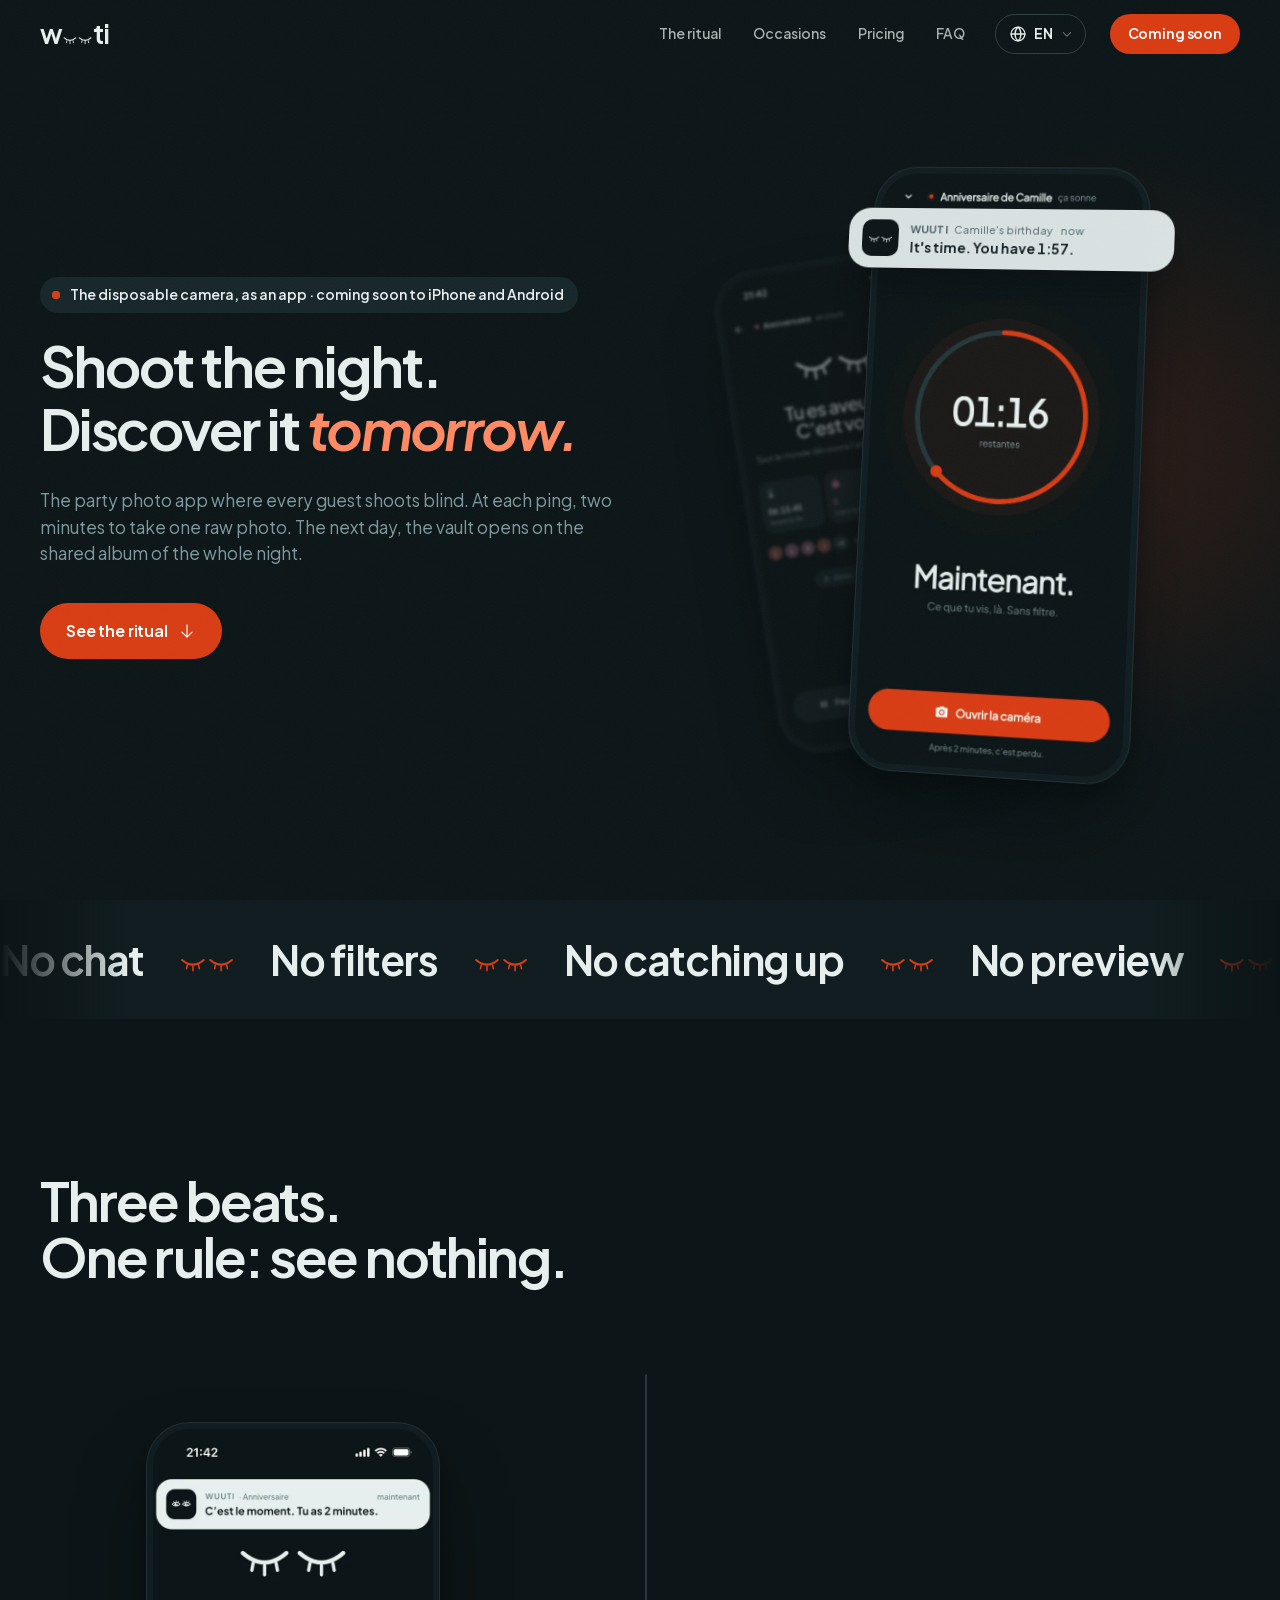
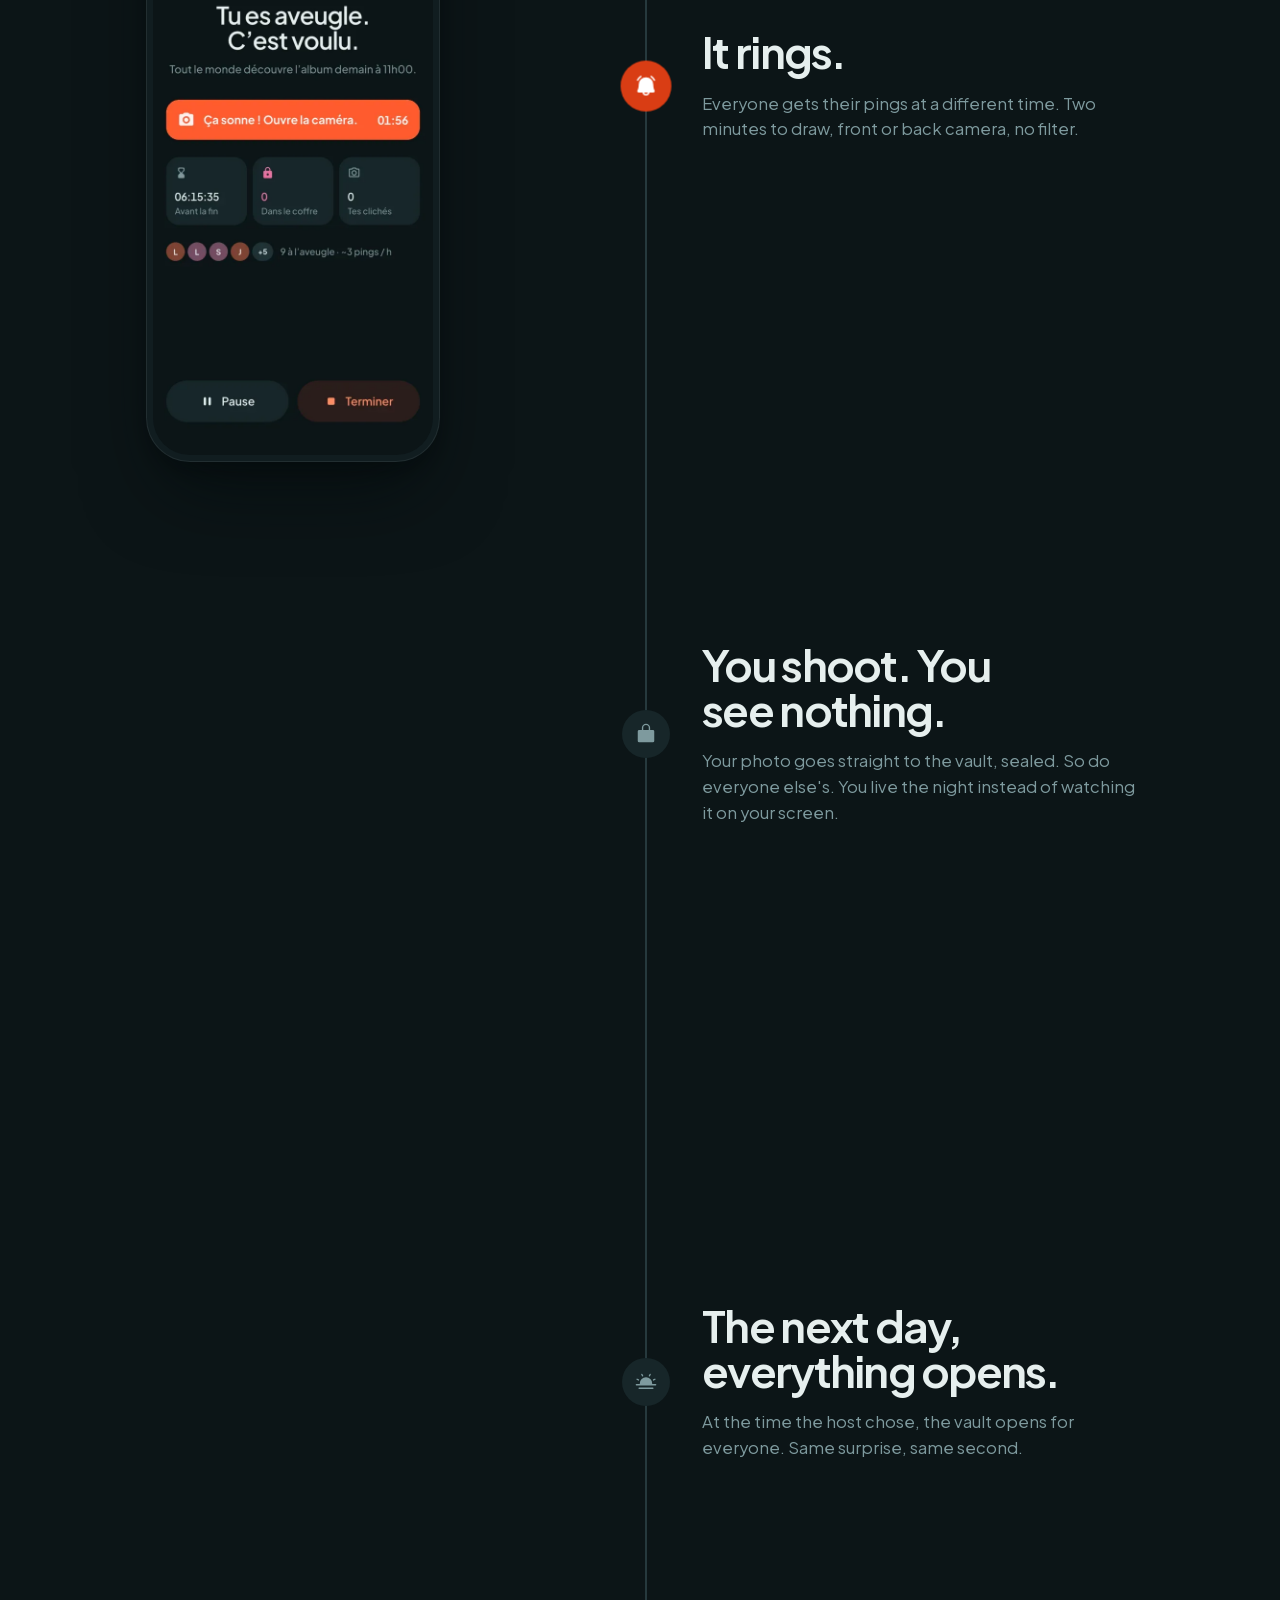
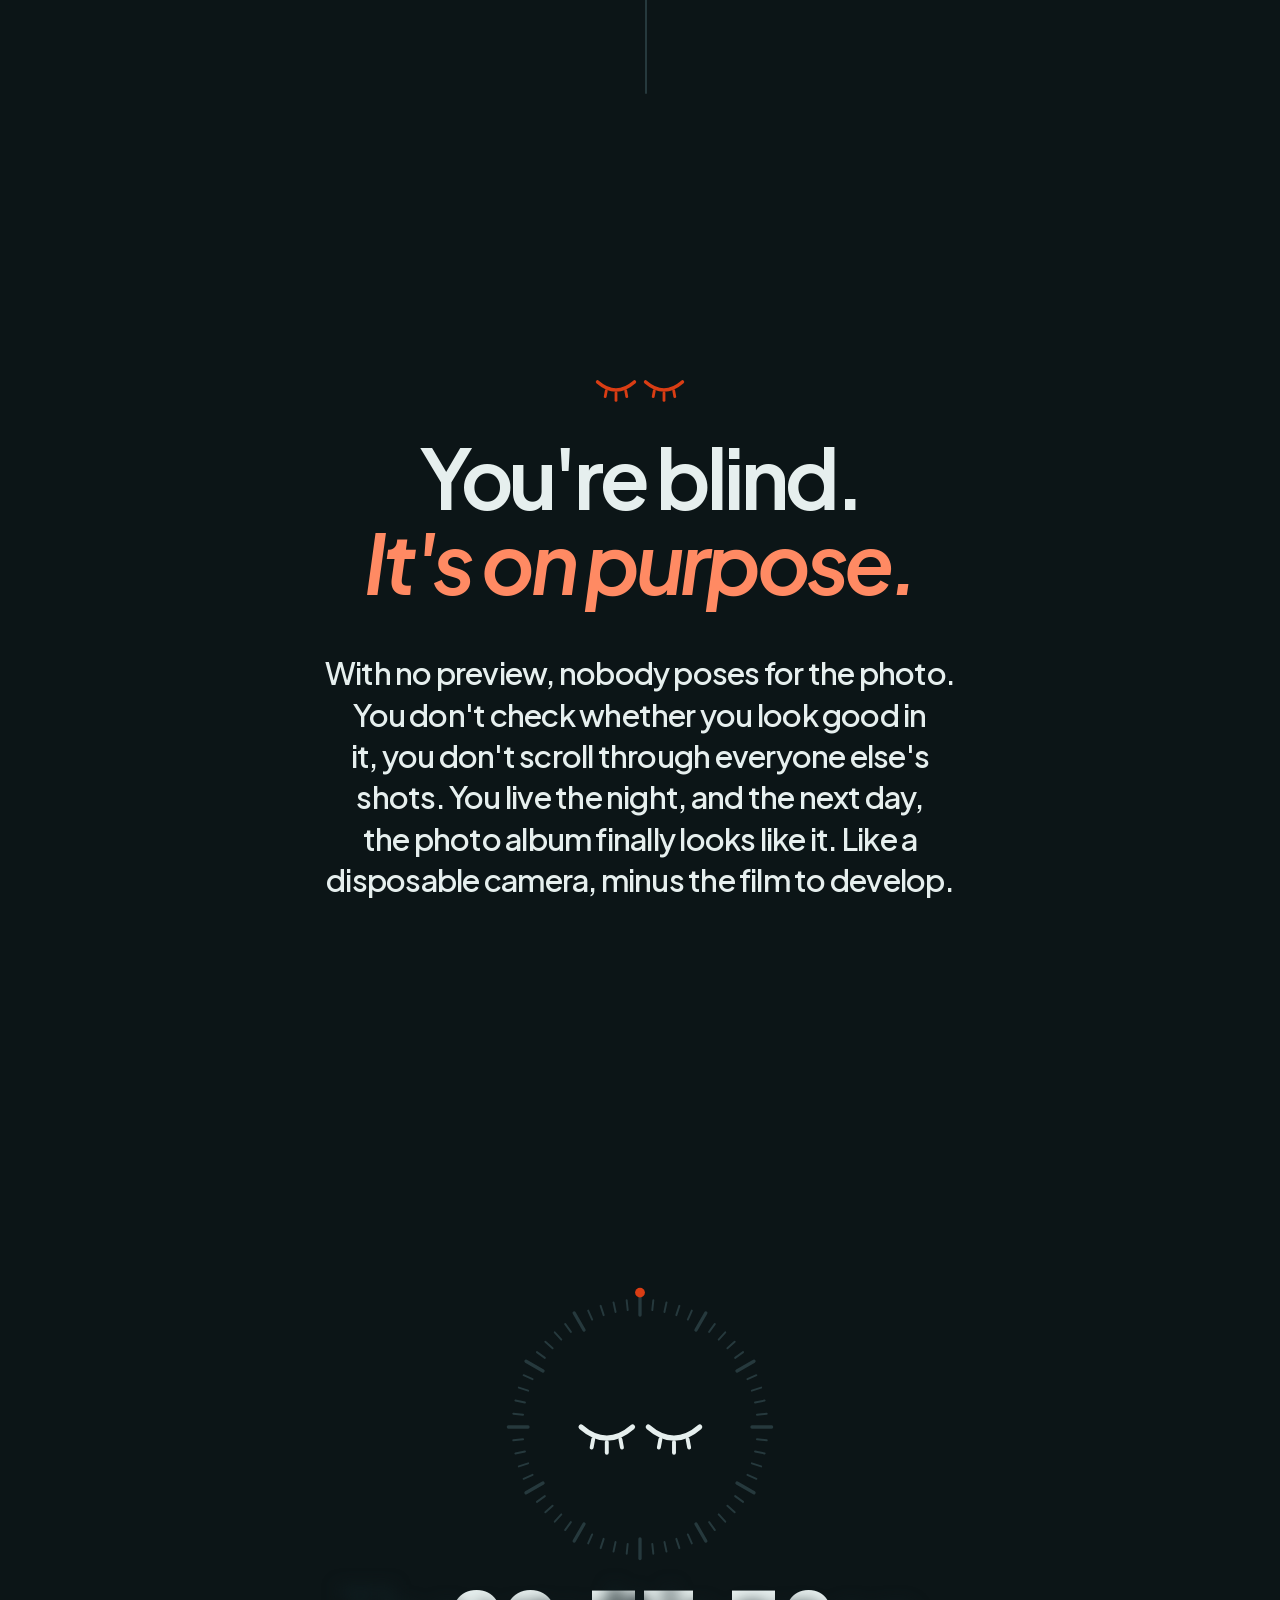
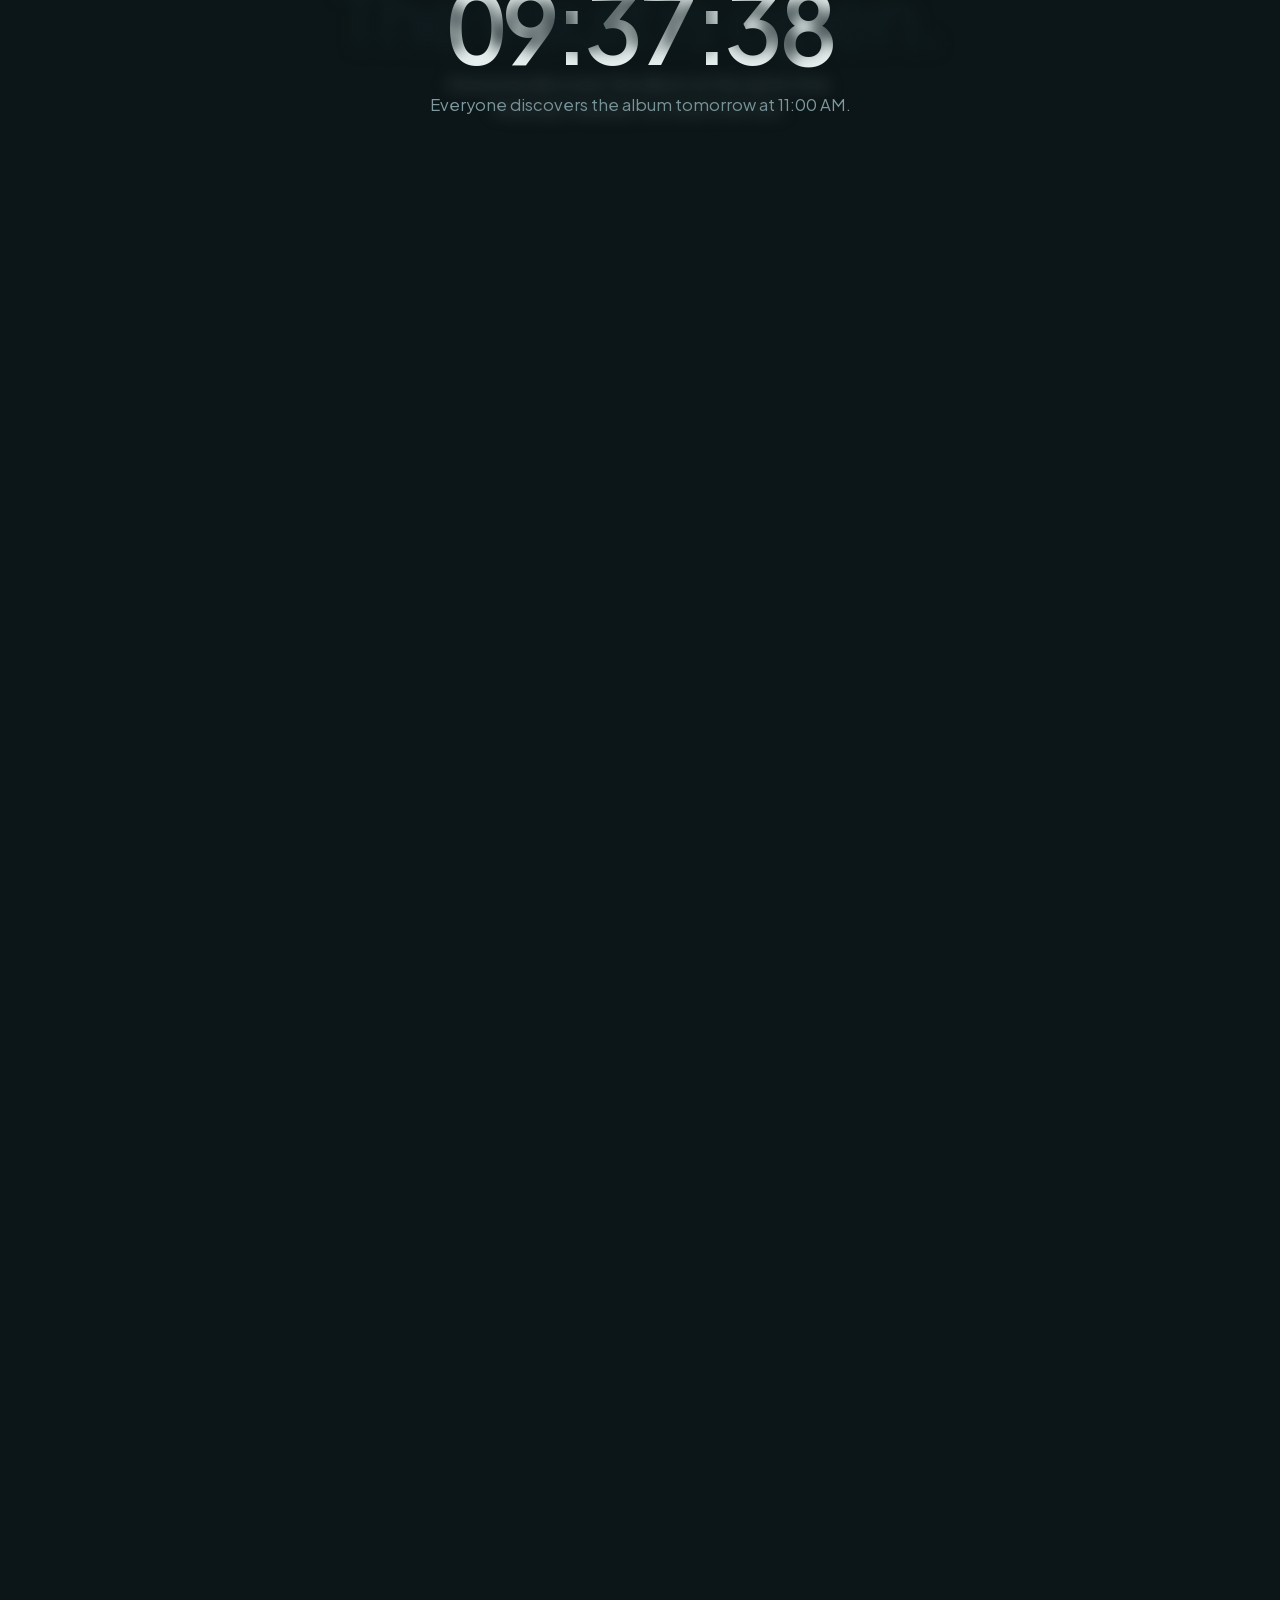
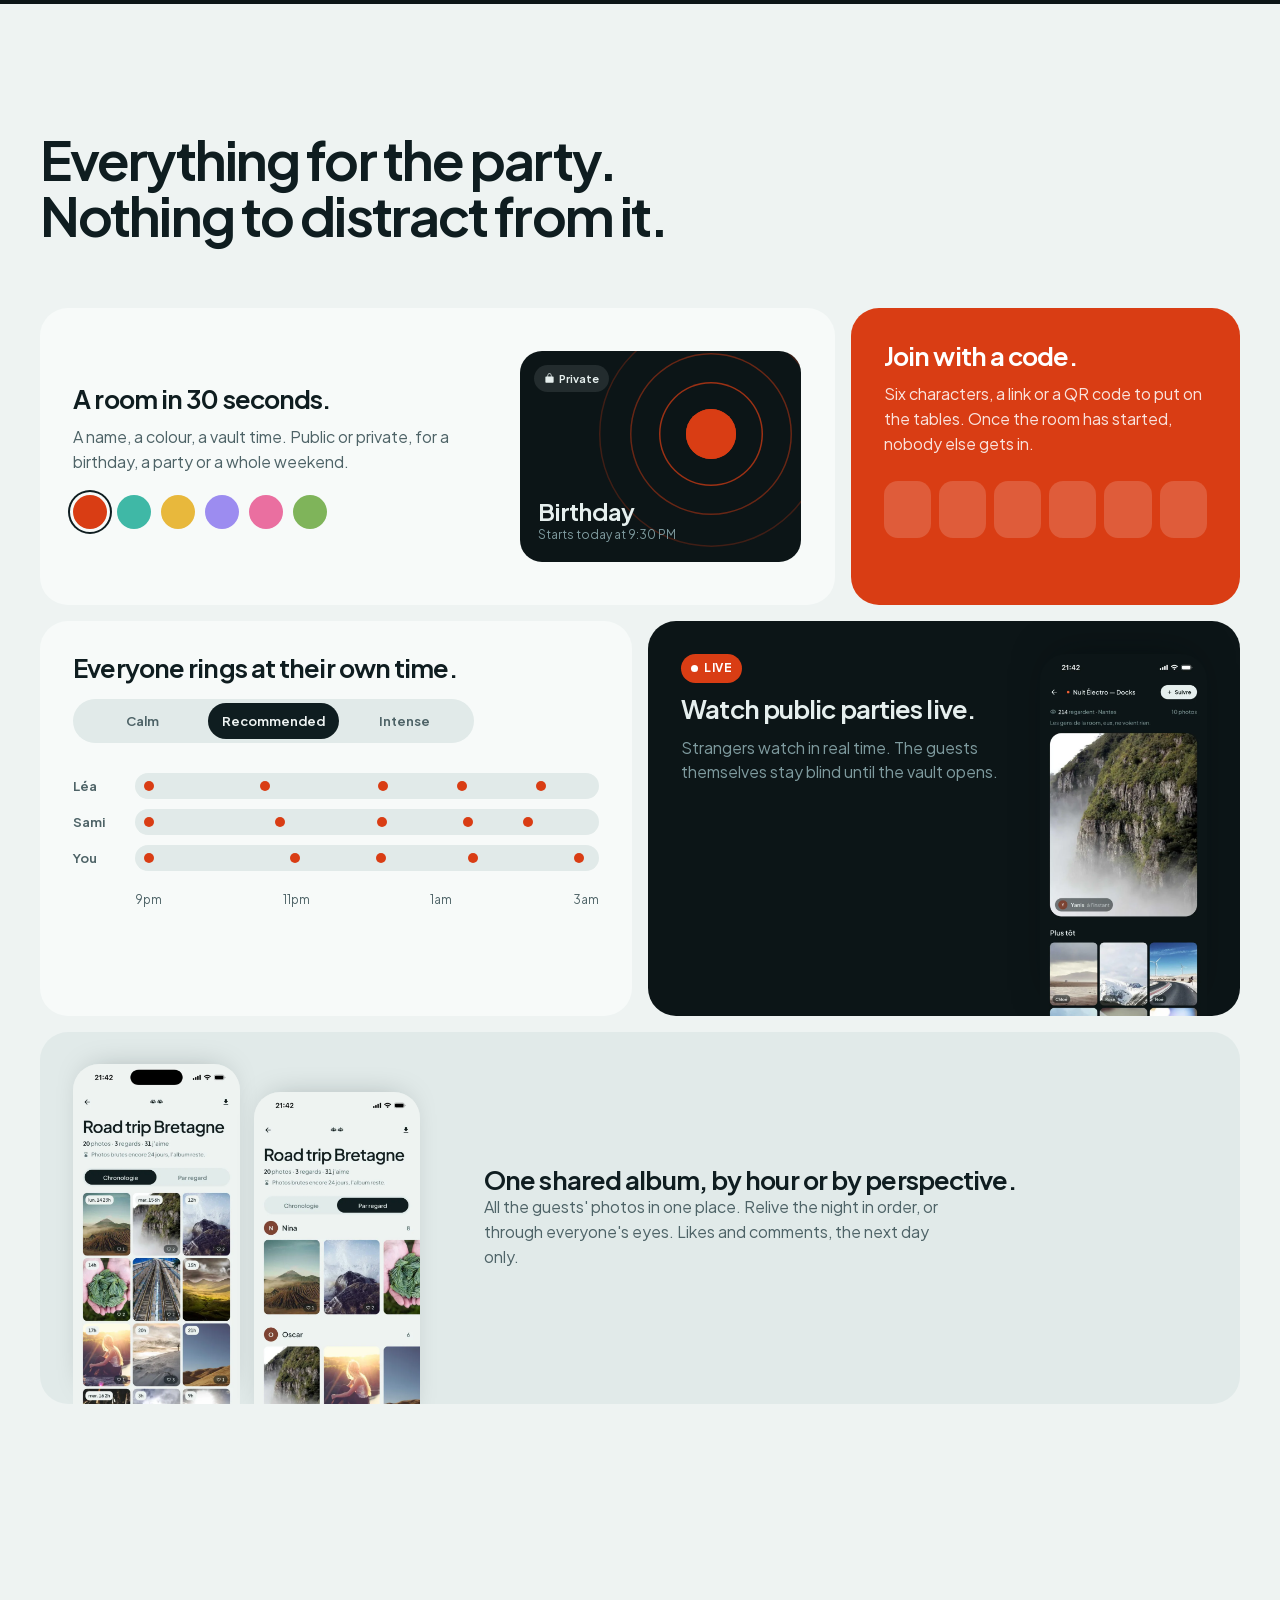
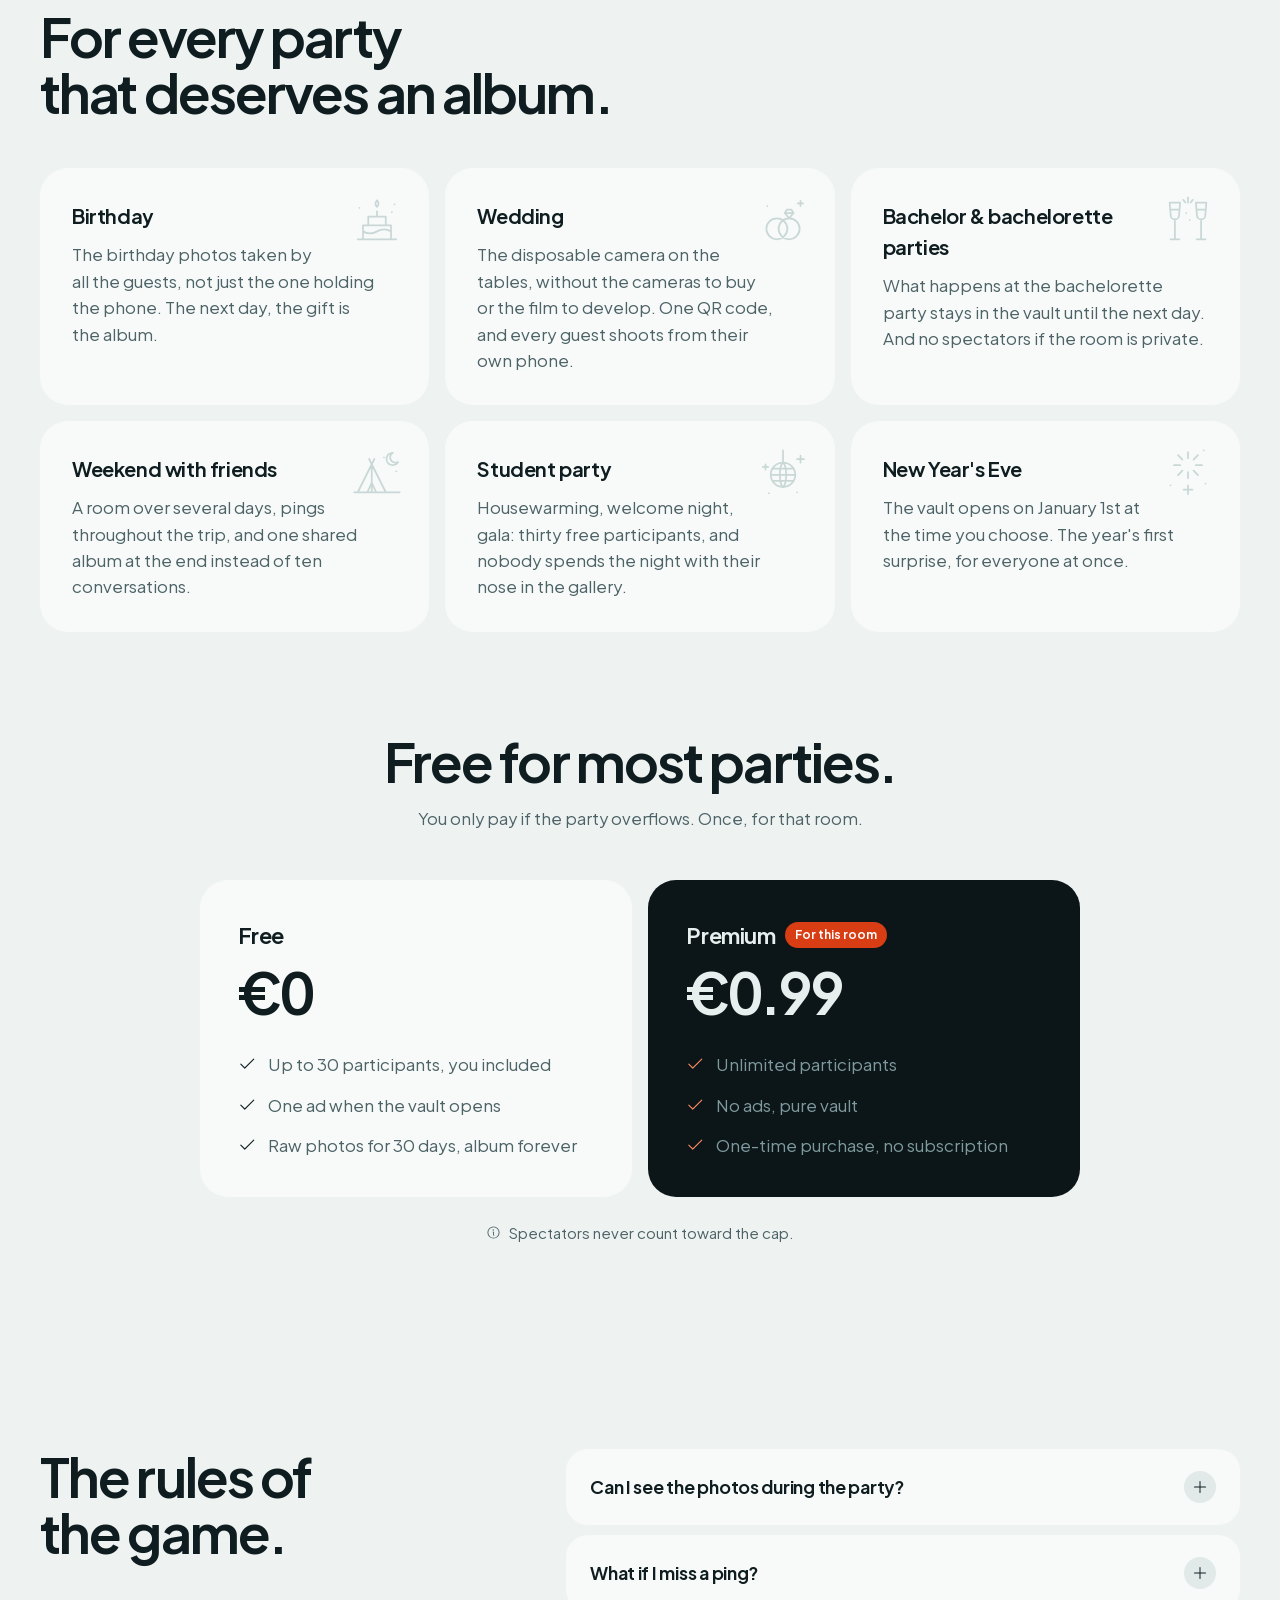
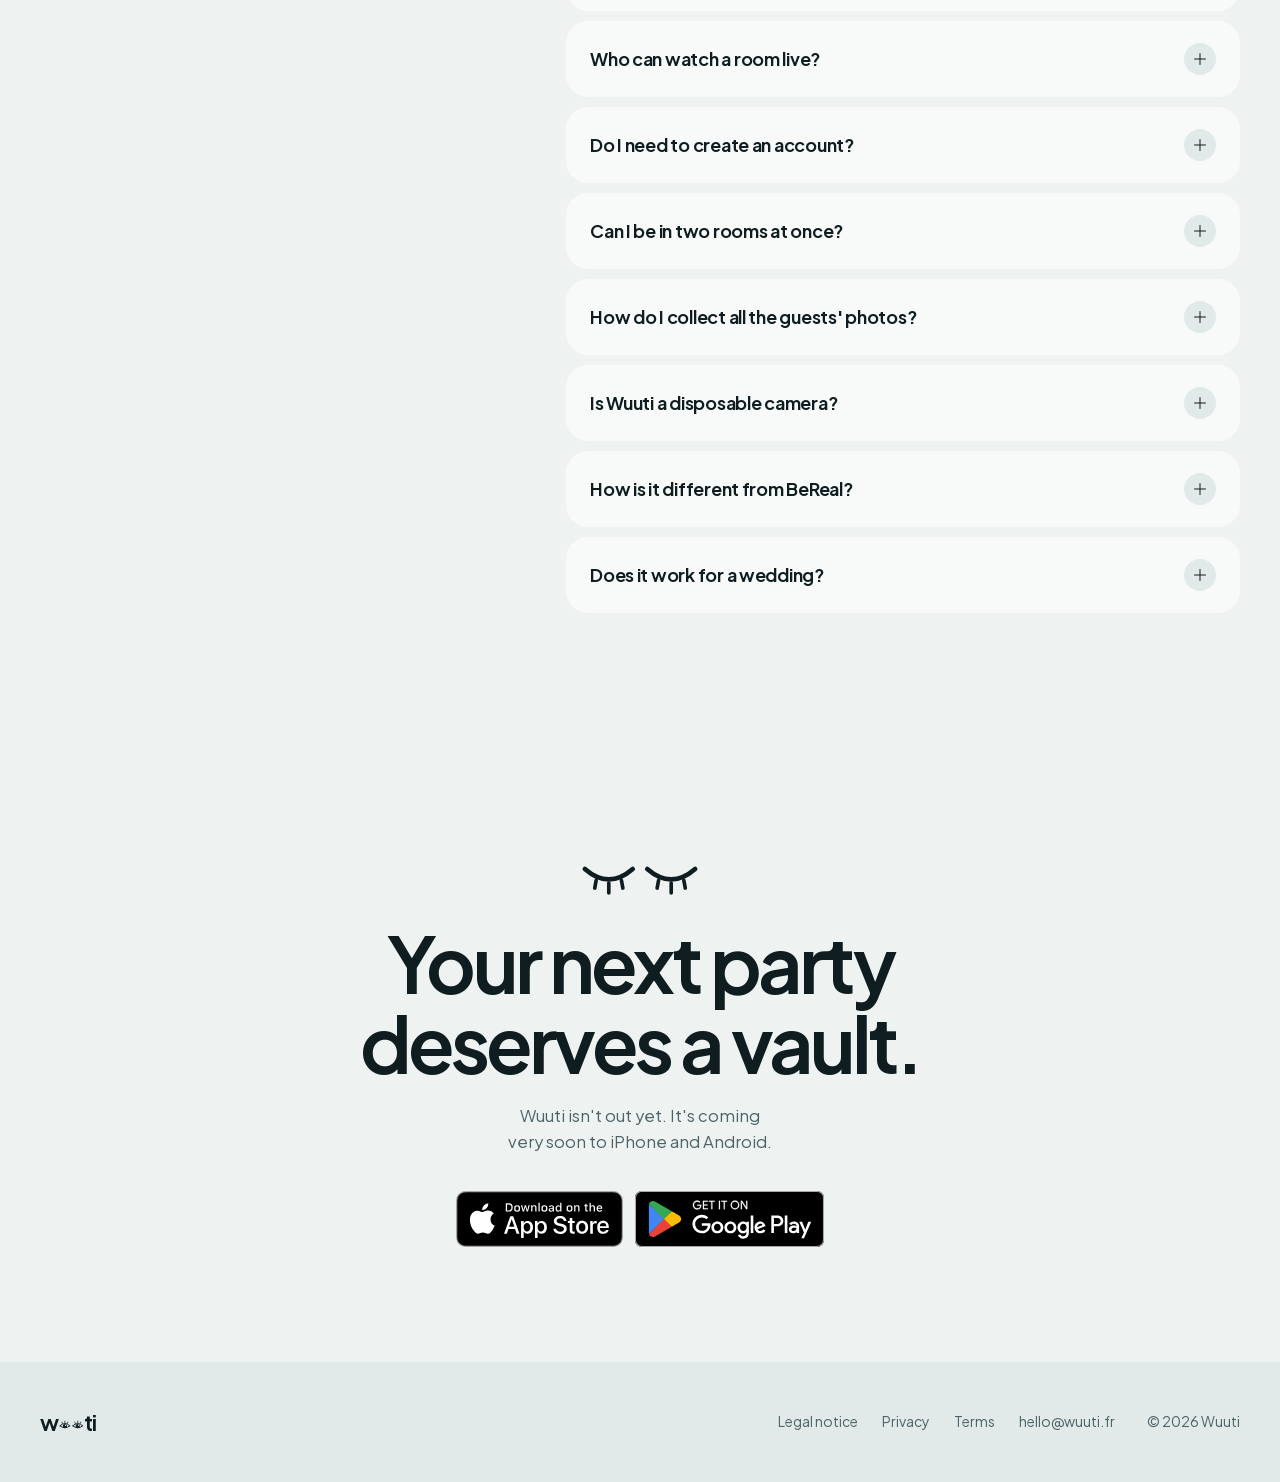
==== commit 4585d602: "Légal : politique de confidentialité à jour (AdMob, PostHog, Apple, achats, 18 ans) et conditions d'" ====
--- a/index.html
+++ b/index.html
@@ -559,6 +559,7 @@
       <nav class="footer__links" aria-label="Liens légaux" data-i18n-attr="aria-label:footer.aria">
         <a href="mentions-legales.html" data-i18n="footer.legal">Mentions légales</a>
         <a href="confidentialite.html" data-i18n="footer.privacy">Confidentialité</a>
+        <a href="conditions.html" data-i18n="footer.terms">Conditions</a>
         <a href="mailto:hello@wuuti.fr">hello@wuuti.fr</a>
       </nav>
       <p class="footer__copy">© 2026 Wuuti</p>
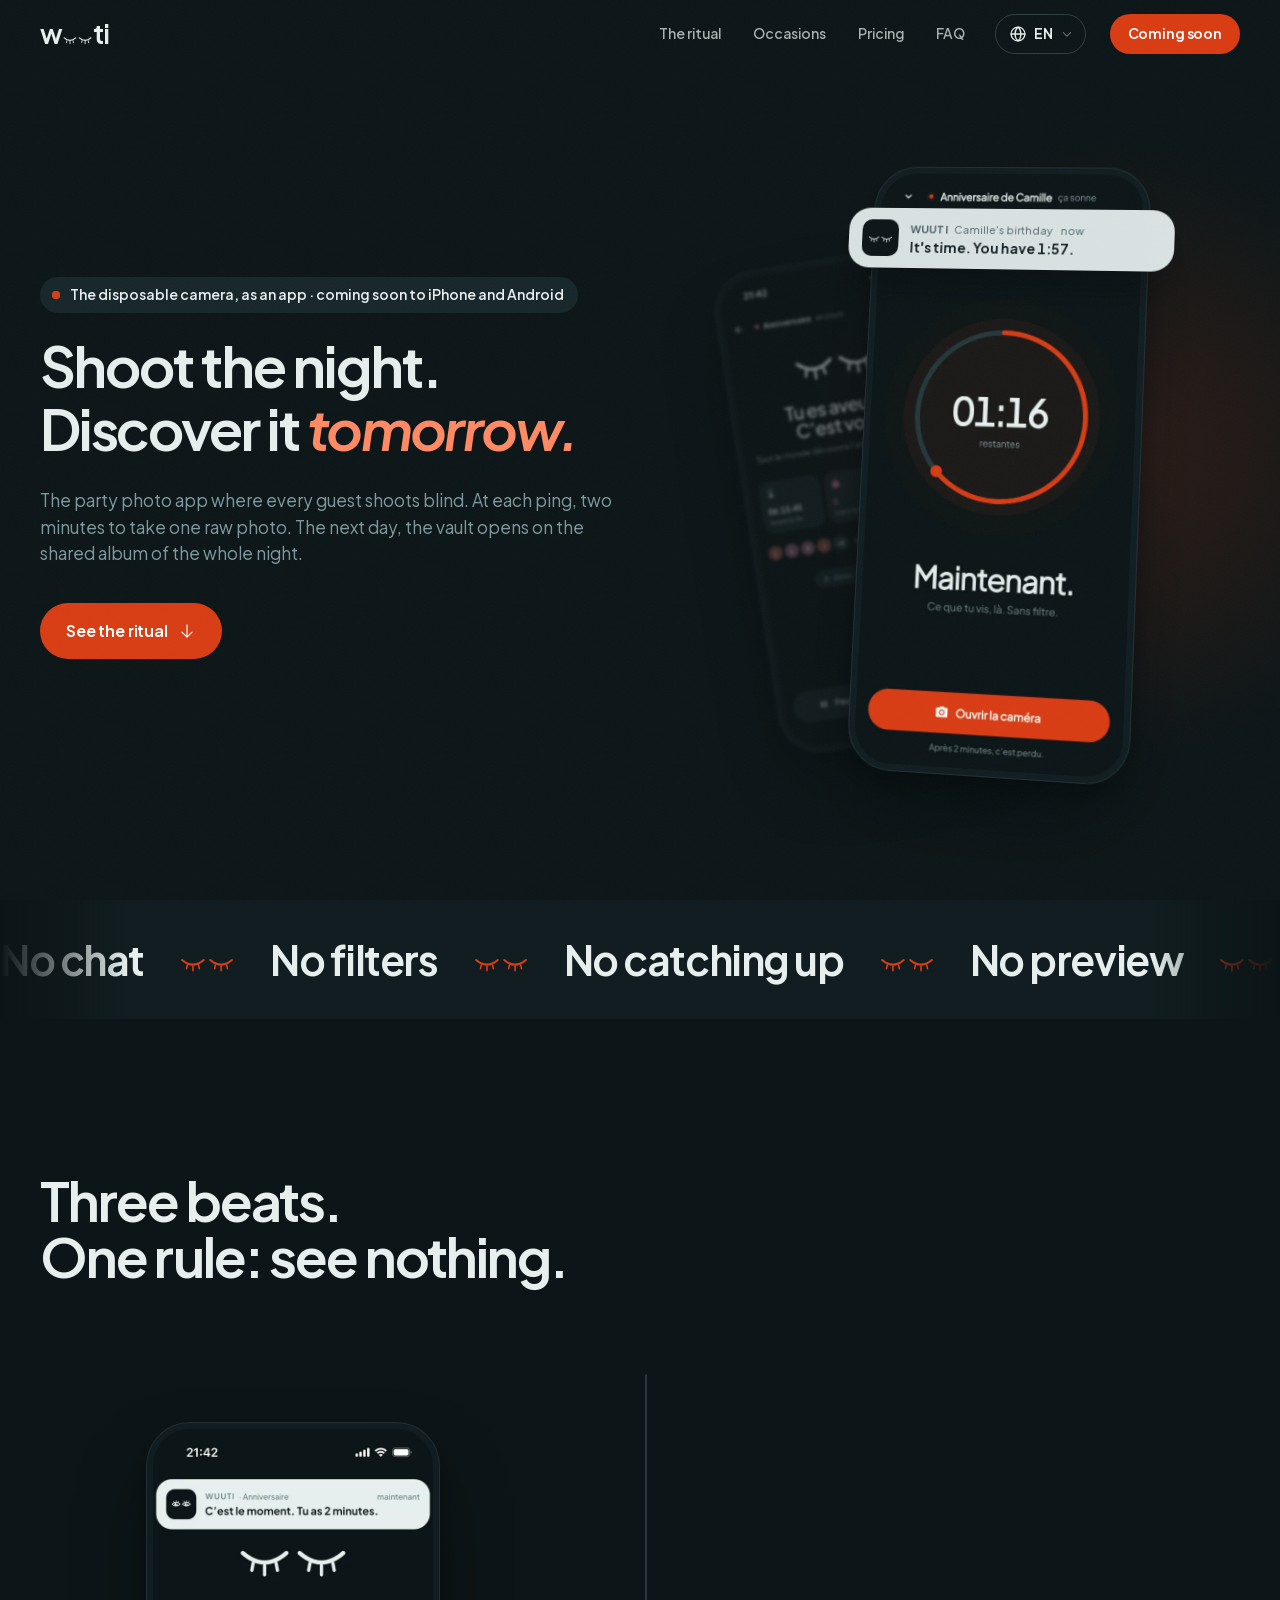
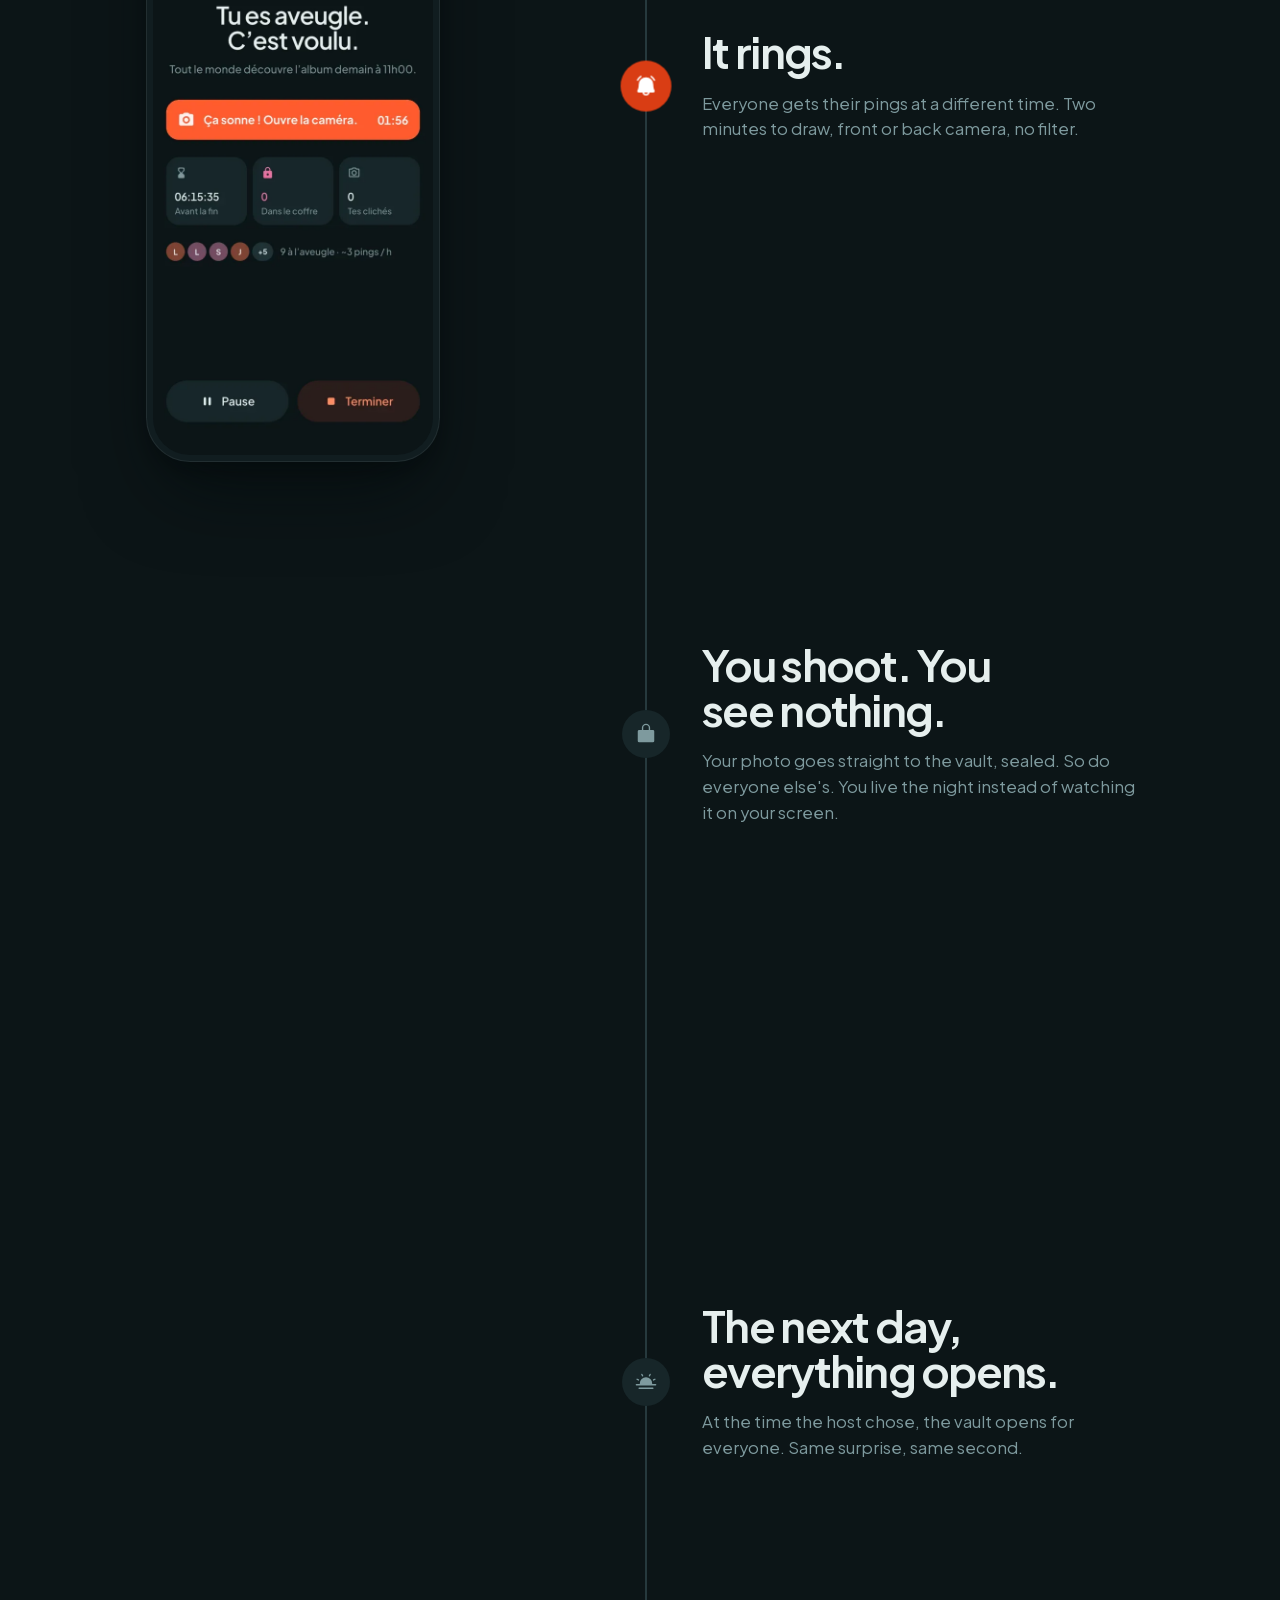
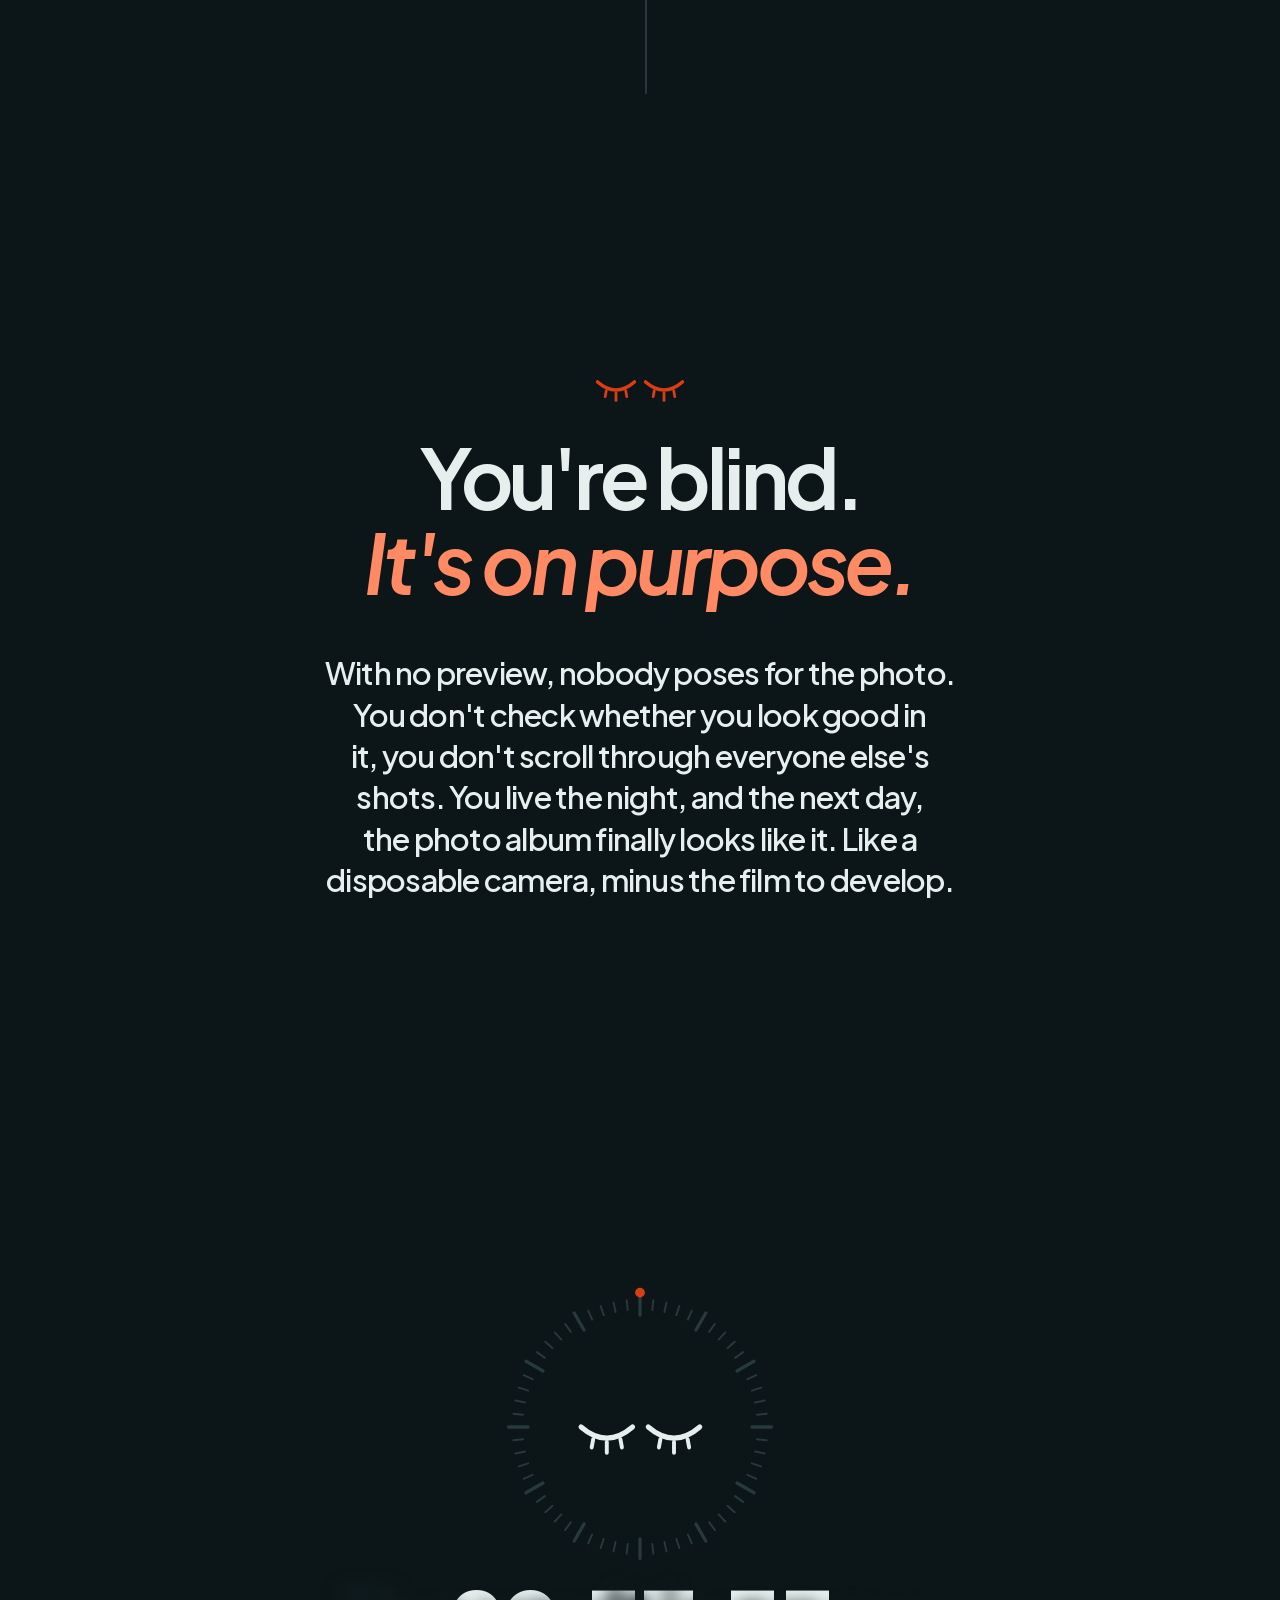
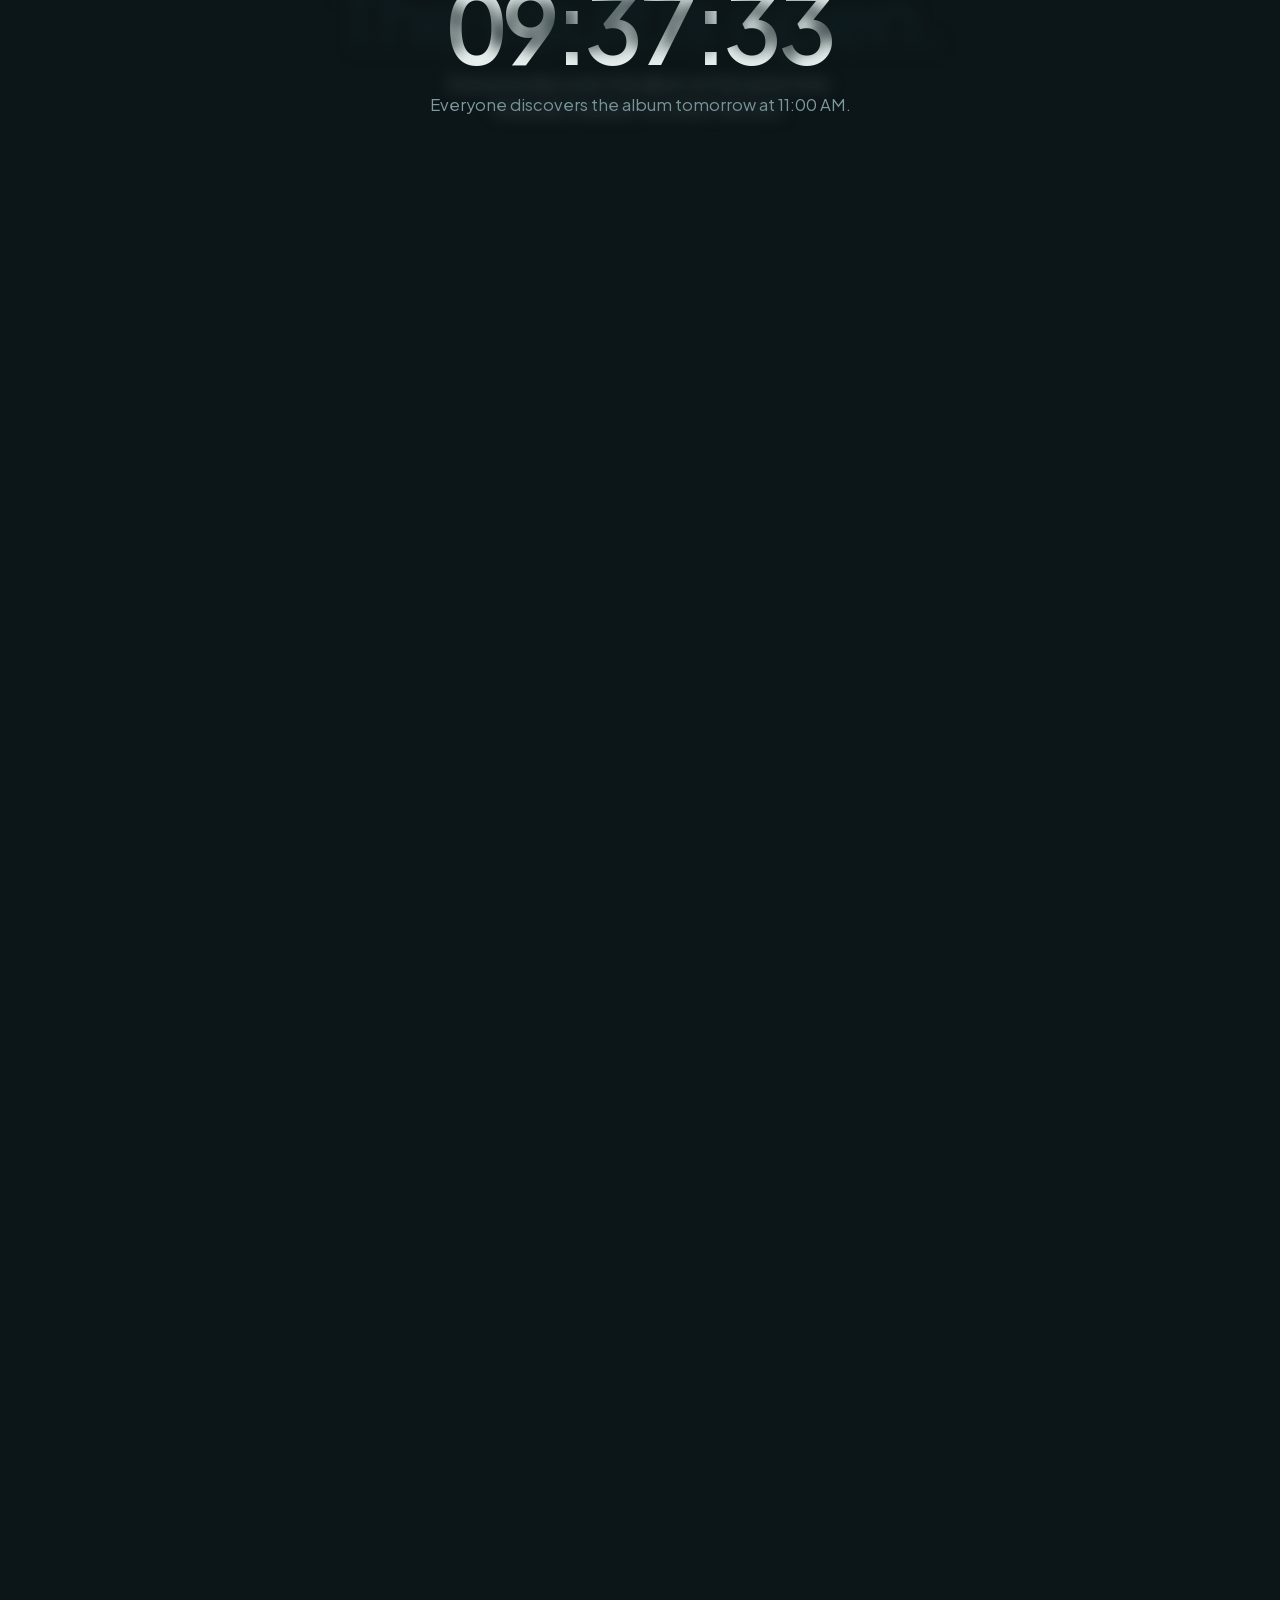
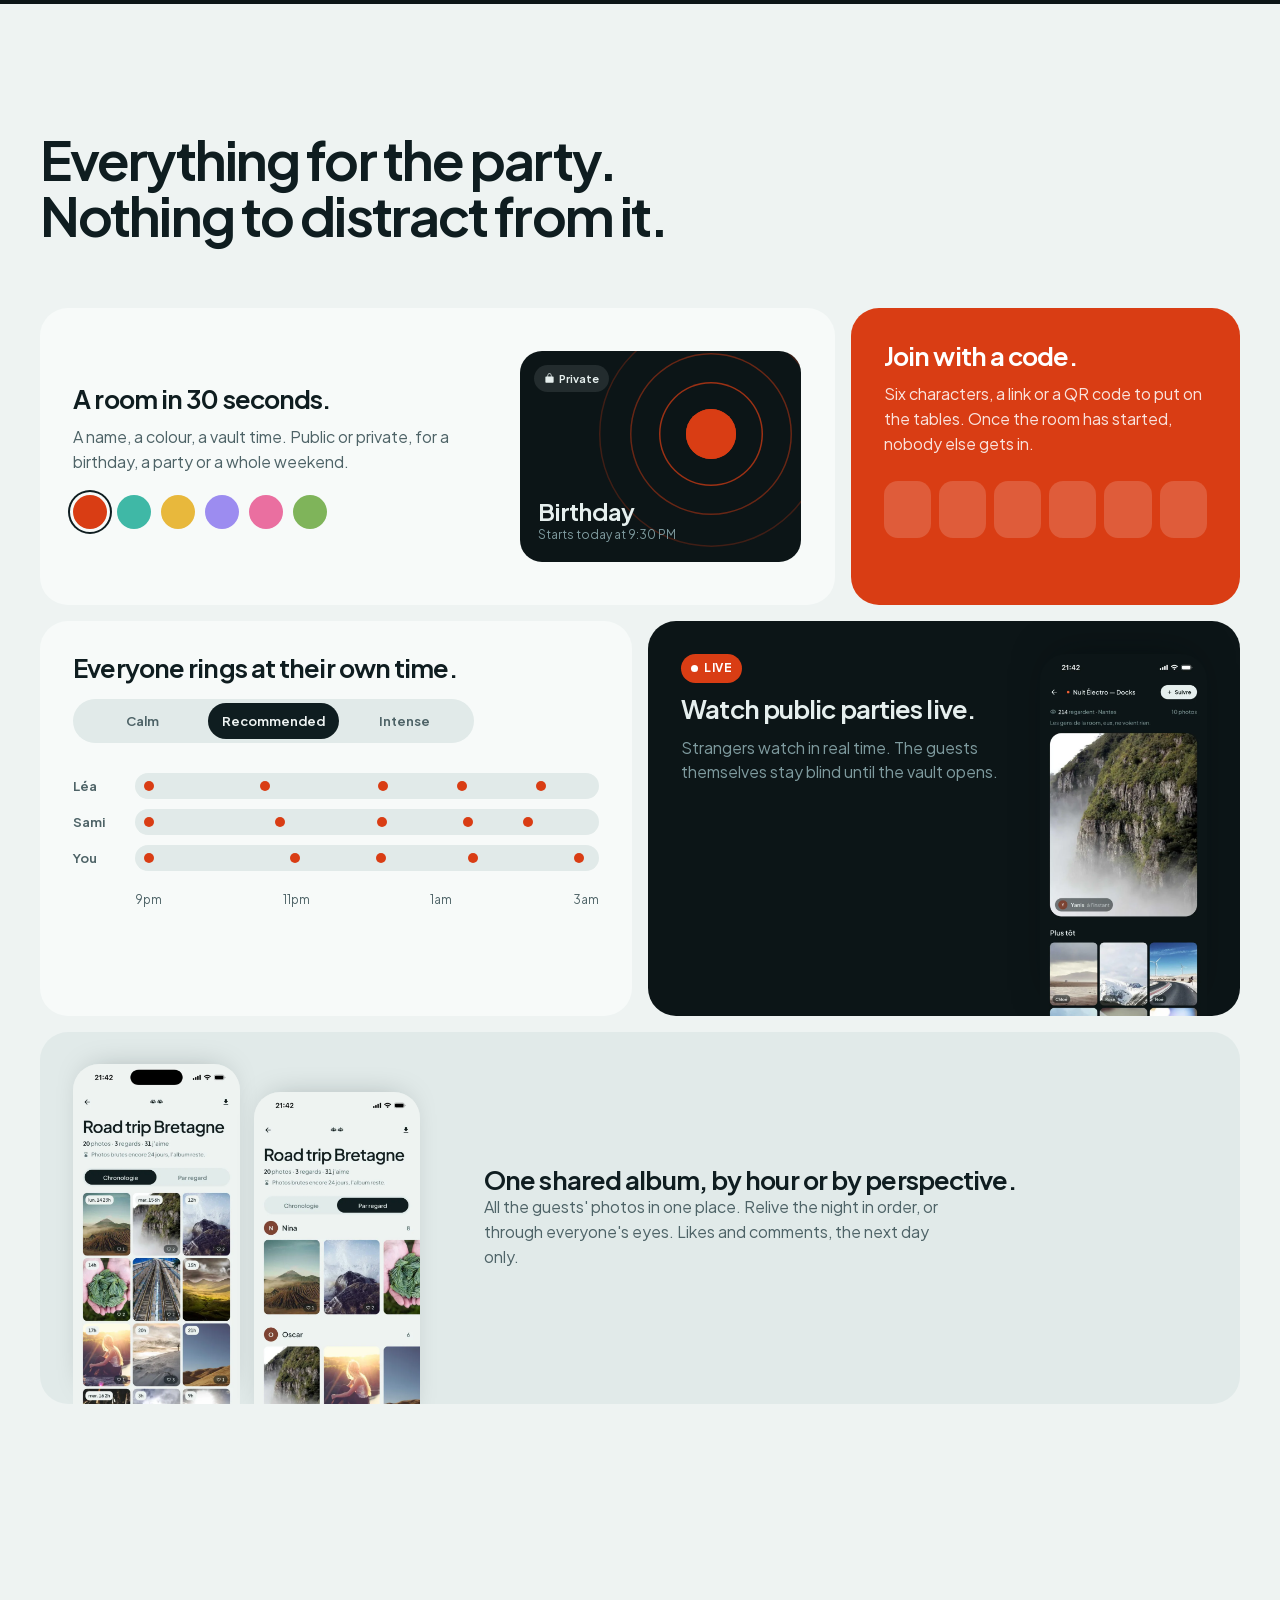
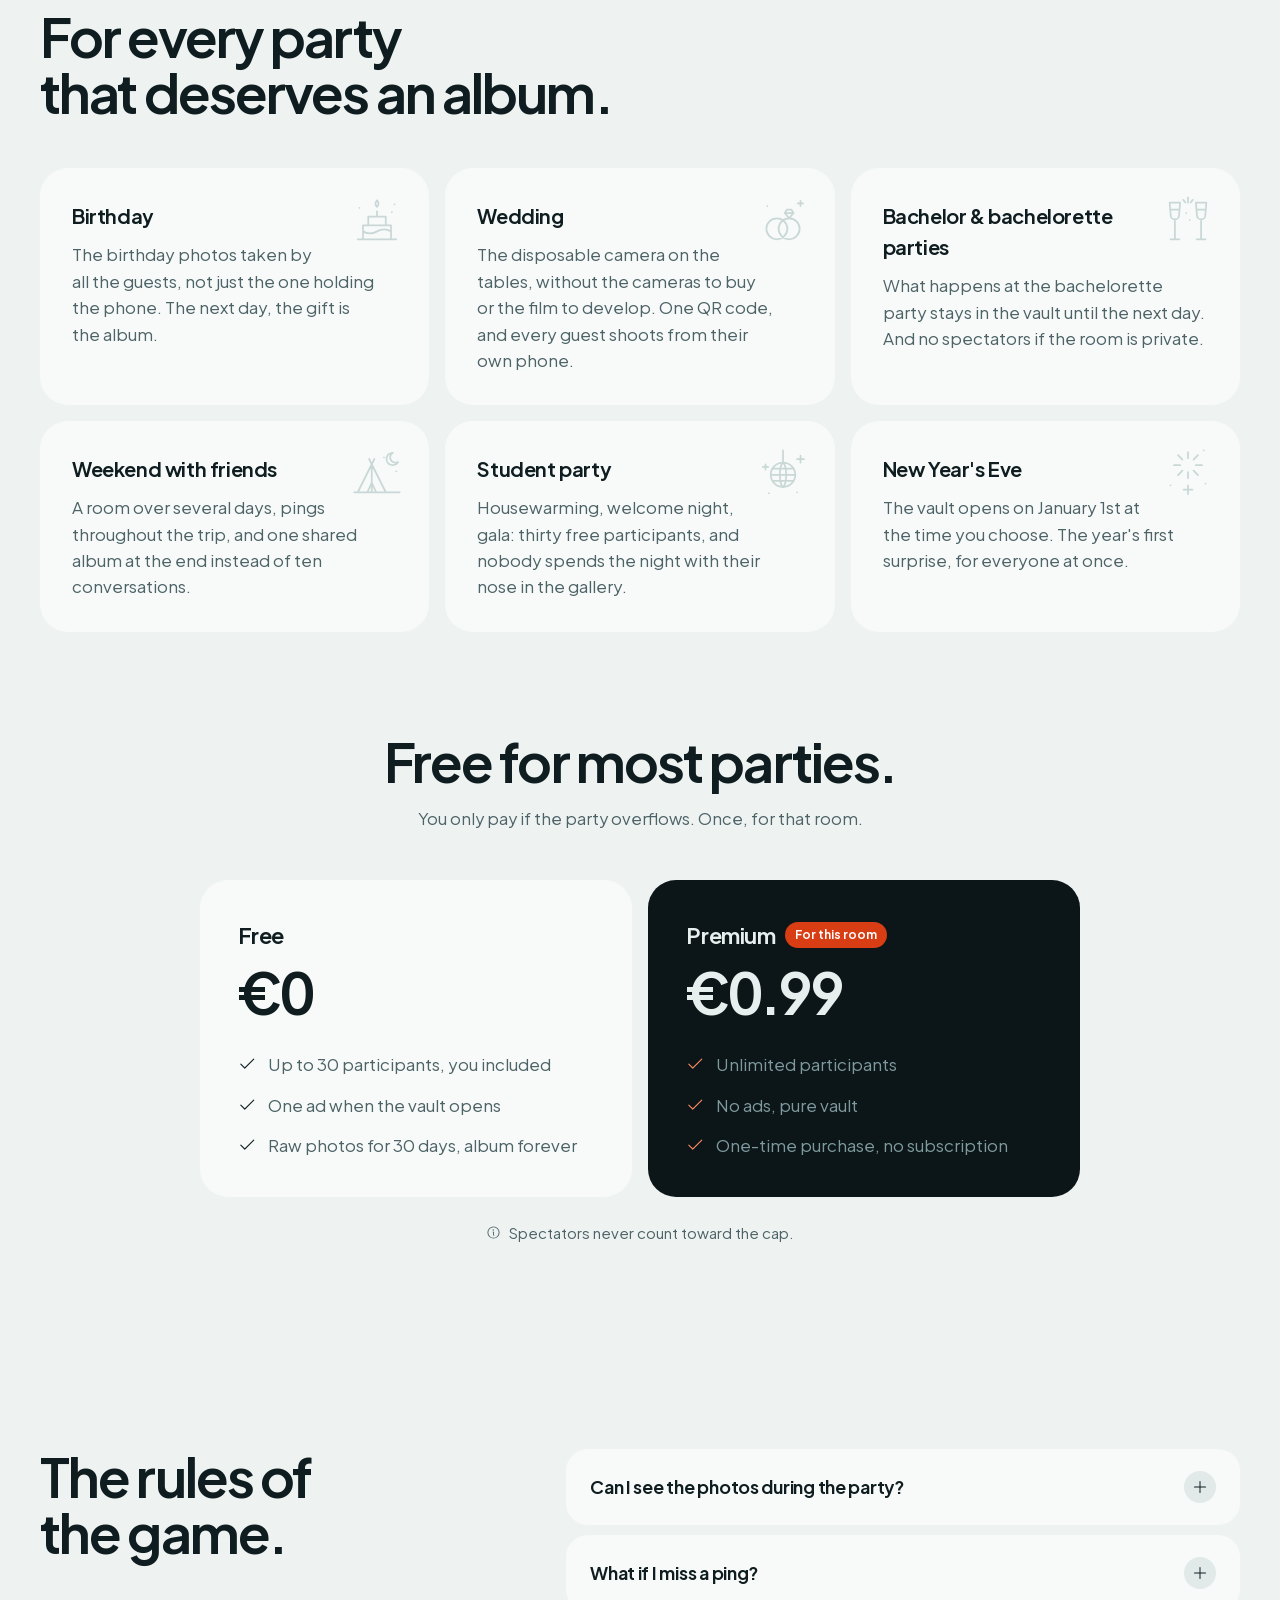
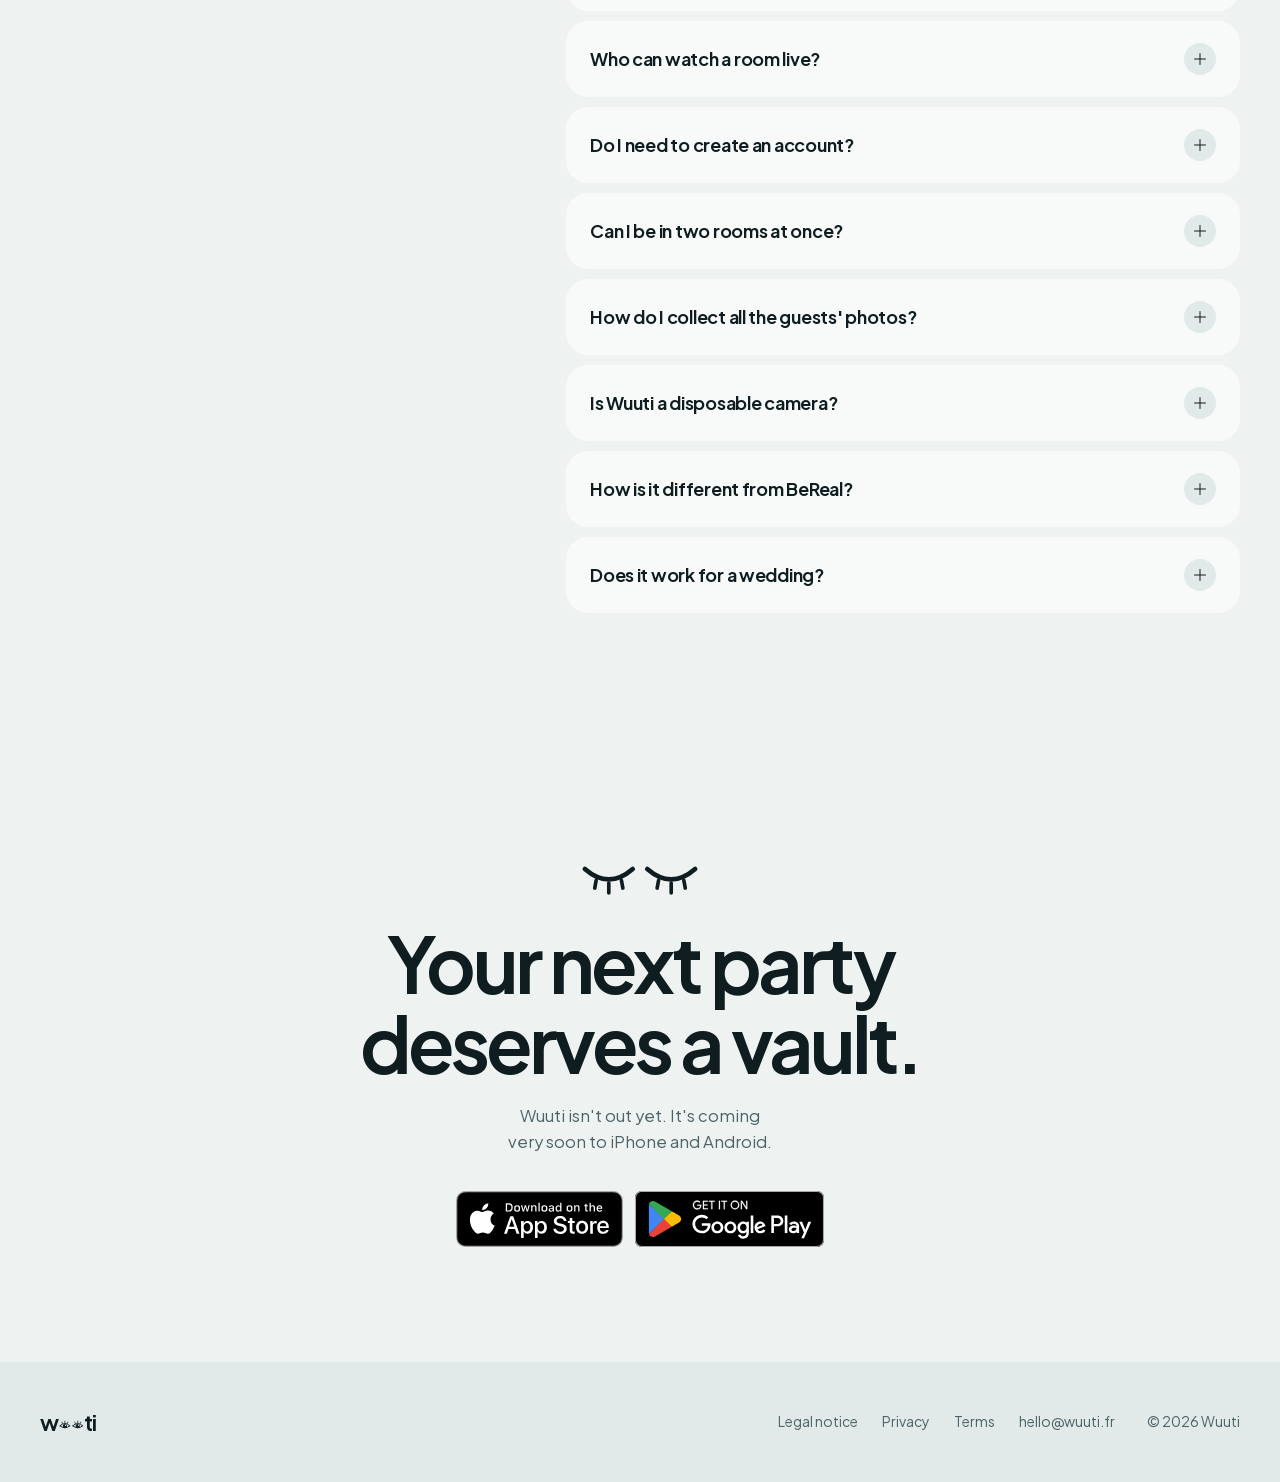
==== commit 7f918885: "App Store : ajout du lien vers l'application iOS (id6818294177)" ====
--- a/index.html
+++ b/index.html
@@ -160,7 +160,7 @@
   <link rel="apple-touch-icon" href="assets/apple-touch-icon.png" />
   <link rel="preload" href="assets/fonts/jakarta.woff2" as="font" type="font/woff2" crossorigin />
   <link rel="preload" href="assets/screens/23-ping-camera.webp?v=2" as="image" />
-  <link rel="stylesheet" href="styles.css?v=26" />
+  <link rel="stylesheet" href="styles.css?v=27" />
 </head>
 <body>
   <!-- Icônes Phosphor (MIT), en sprite : pas de CSS ni de police externe -->
@@ -542,9 +542,8 @@
         <span class="eyes eyes--final" data-eyes data-eyes-final aria-hidden="true"></span>
         <h2 class="final__title reveal" data-i18n-html="final.title">Ta prochaine soirée<br />mérite un coffre.</h2>
         <p class="final__sub reveal" data-i18n="final.sub">Wuuti n'est pas encore sorti. Il arrive très bientôt sur iPhone et Android.</p>
-        <!-- TODO : au lancement, envelopper chaque badge d'un lien vers le store -->
         <ul class="final__stores reveal" aria-label="Disponibilité" data-i18n-attr="aria-label:final.availability">
-          <li class="store"><img src="assets/stores/app-store-fr.svg" alt="Télécharger dans l'App Store" data-i18n-attr="alt:final.appstore,src:final.appstore.src,width:final.appstore.width" width="177" height="56" /></li>
+          <li class="store"><a href="https://apps.apple.com/fr/app/wuuti/id6818294177" target="_blank" rel="noopener noreferrer"><img src="assets/stores/app-store-fr.svg" alt="Télécharger dans l'App Store" data-i18n-attr="alt:final.appstore,src:final.appstore.src,width:final.appstore.width" width="177" height="56" /></a></li>
           <li class="store"><img src="assets/stores/google-play-fr.svg" alt="Disponible sur Google Play" data-i18n-attr="alt:final.googleplay,src:final.googleplay.src,width:final.googleplay.width" width="189" height="56" /></li>
         </ul>
       </div>
--- a/styles.css
+++ b/styles.css
@@ -1184,6 +1184,11 @@
 .final__stores { list-style: none; padding: 0; display: flex; flex-wrap: wrap; justify-content: center; gap: 12px; margin: 36px 0 0; }
 /* Badges officiels Apple / Google : fichiers d'origine, non modifiés */
 .store { display: flex; }
+.store a { display: inline-flex; border-radius: 9px; transition: opacity 160ms ease, transform 160ms var(--ease-out); }
+@media (hover: hover) and (pointer: fine) {
+  .store a:hover { opacity: 0.88; transform: translateY(-1px); }
+}
+.store a:active { transform: translateY(0); opacity: 0.75; }
 .store img { display: block; height: 56px; width: auto; }
 
 /* ---------- Footer ---------- */
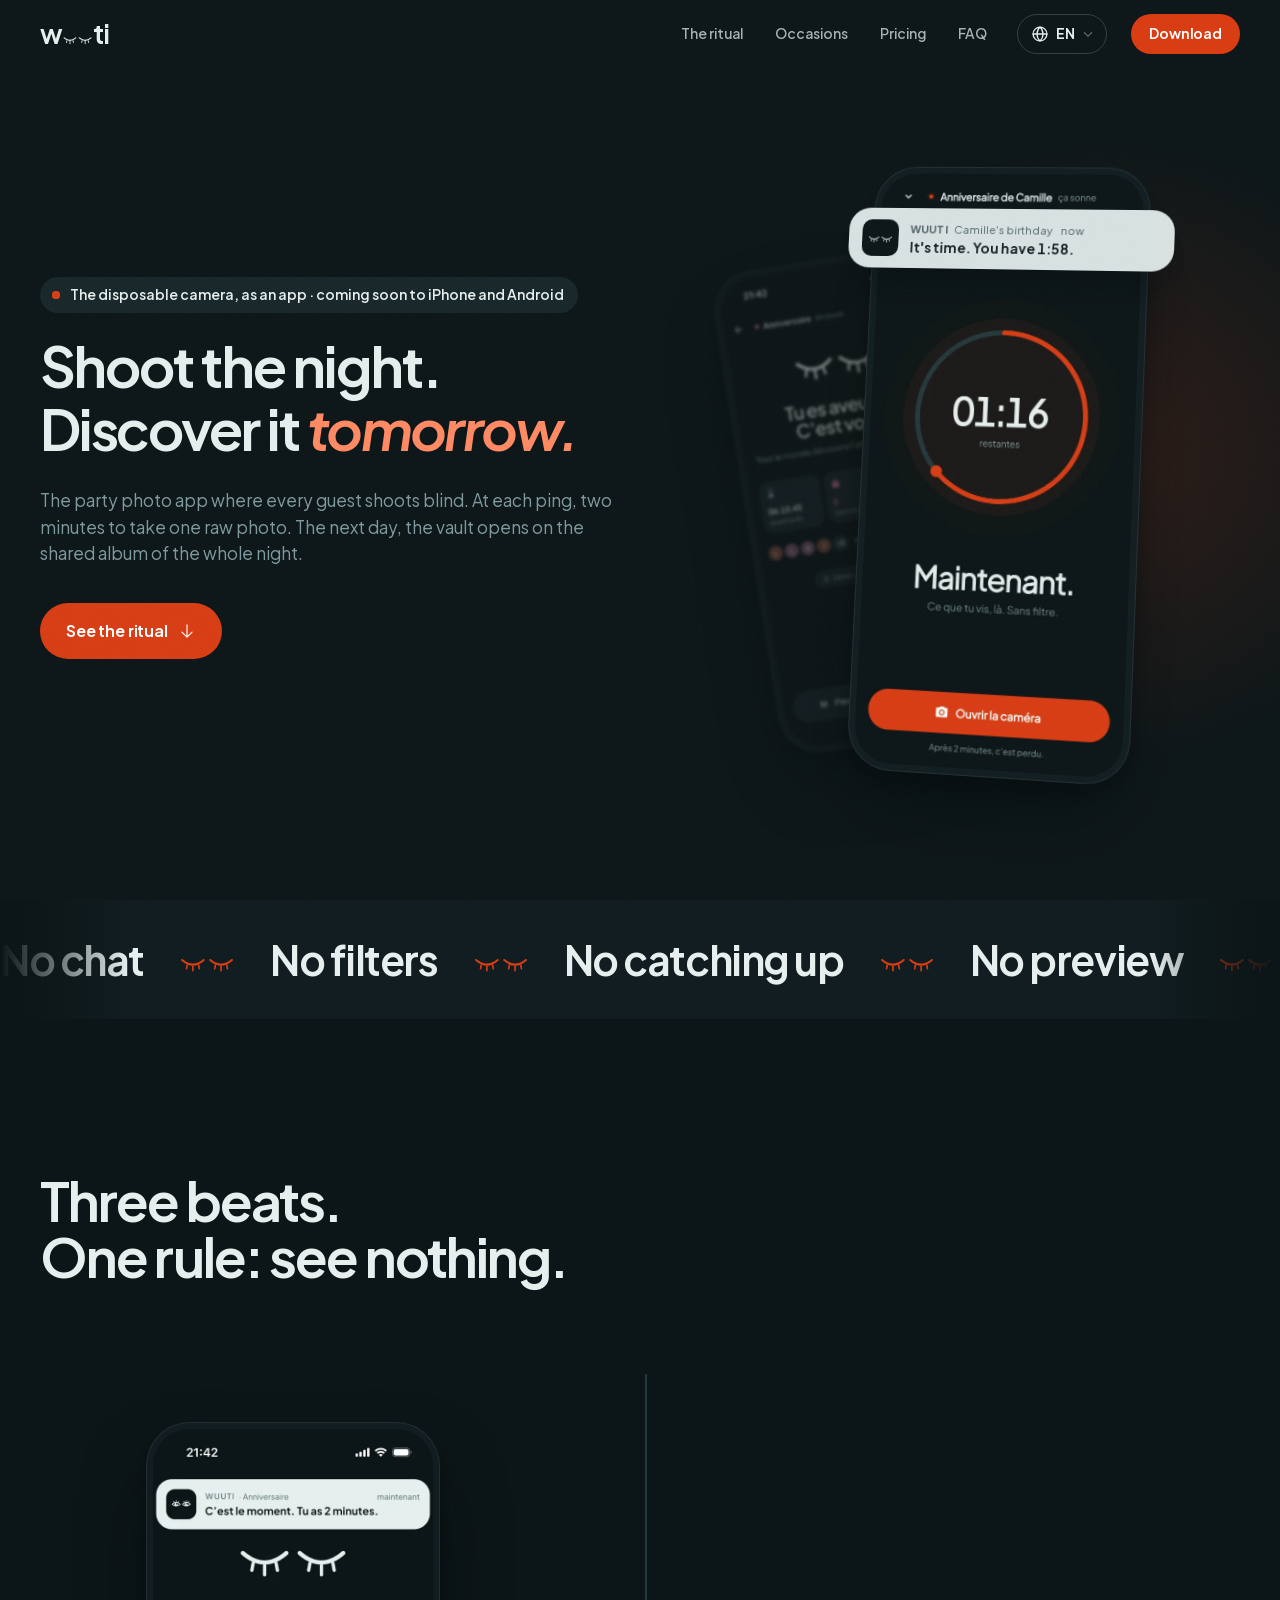
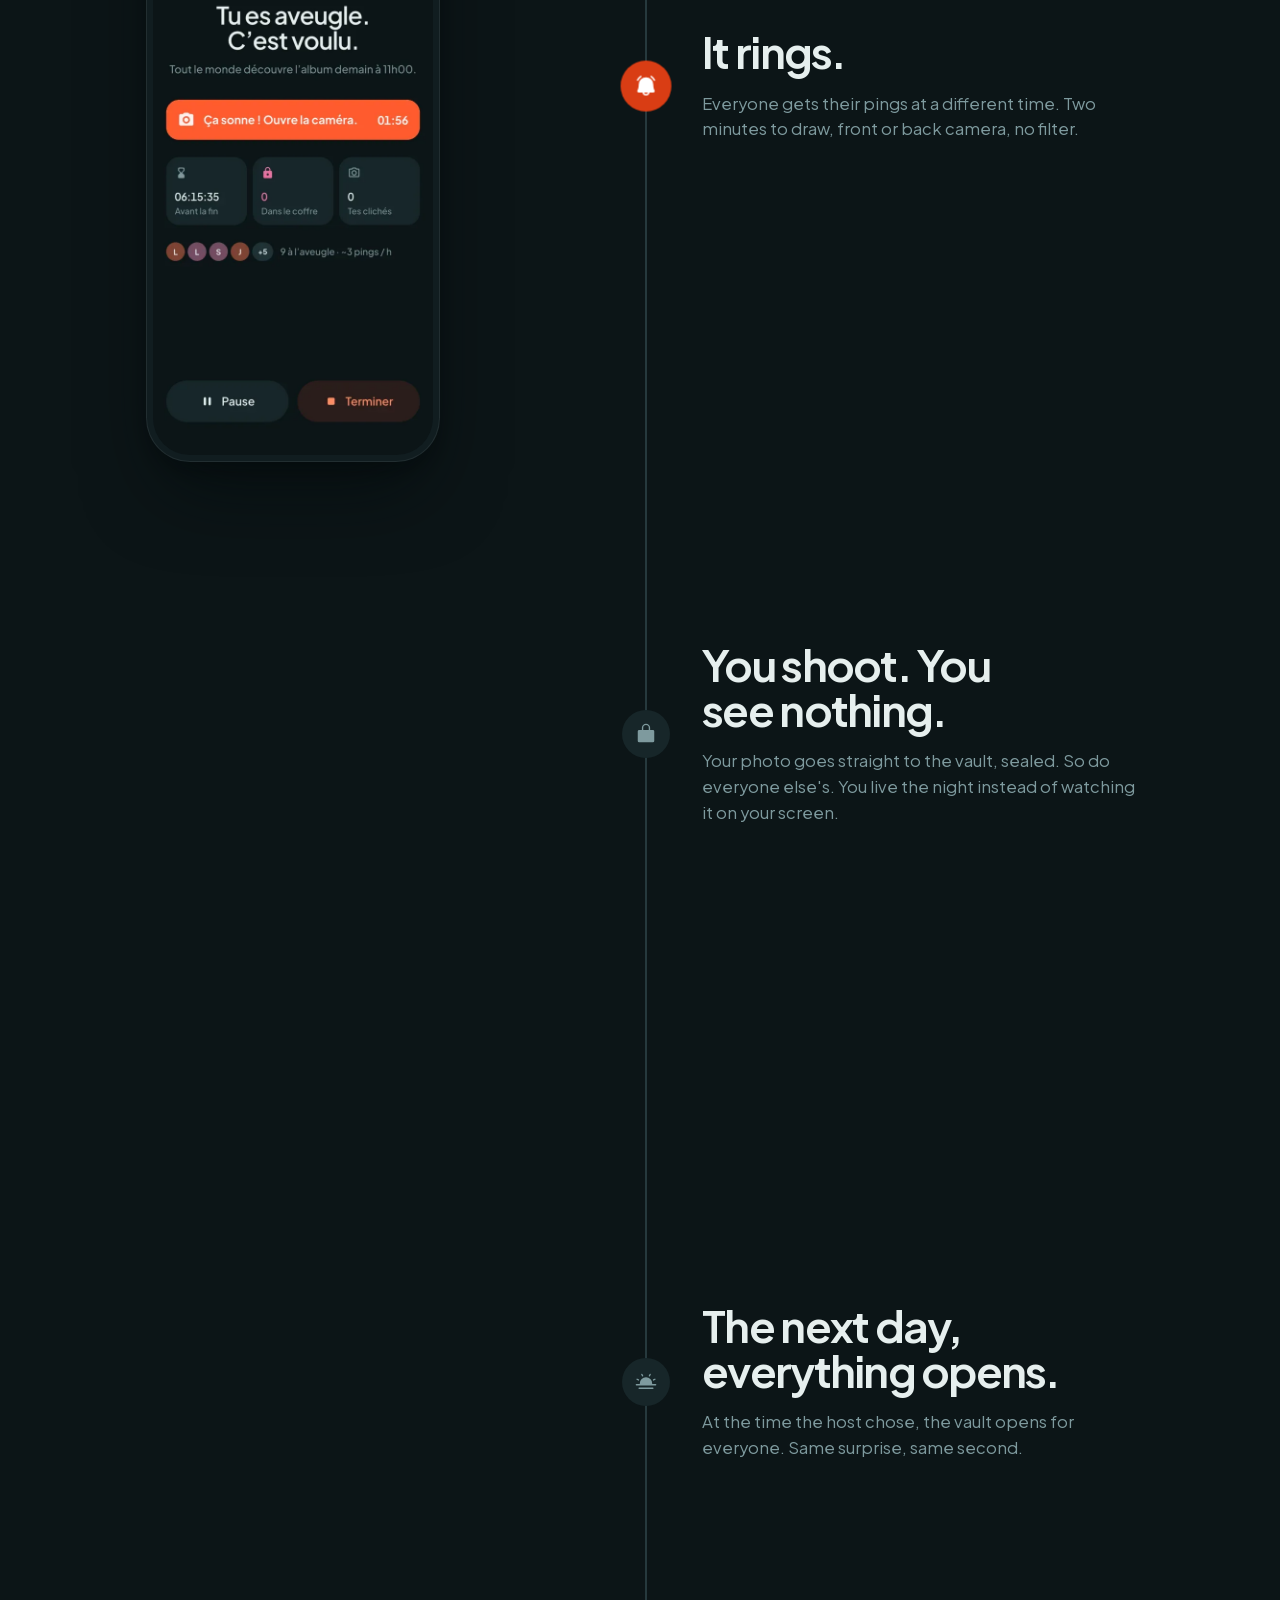
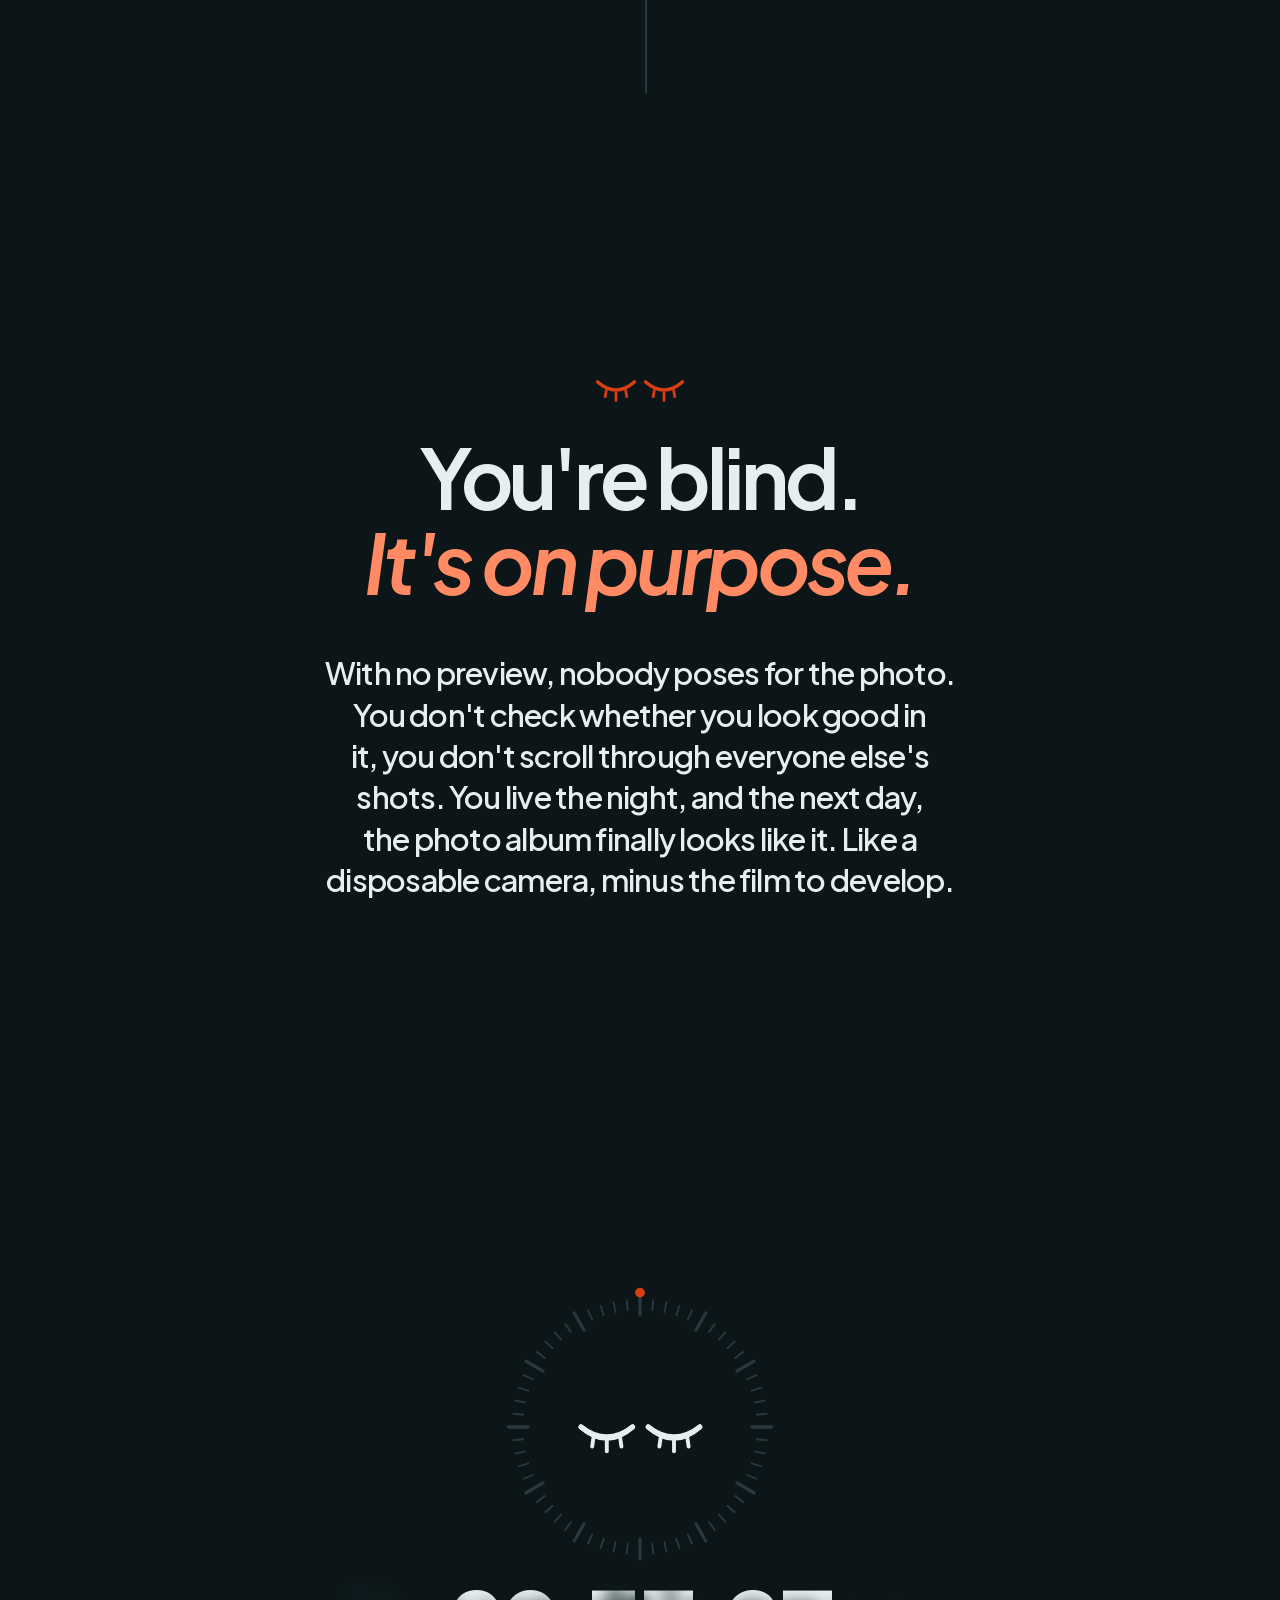
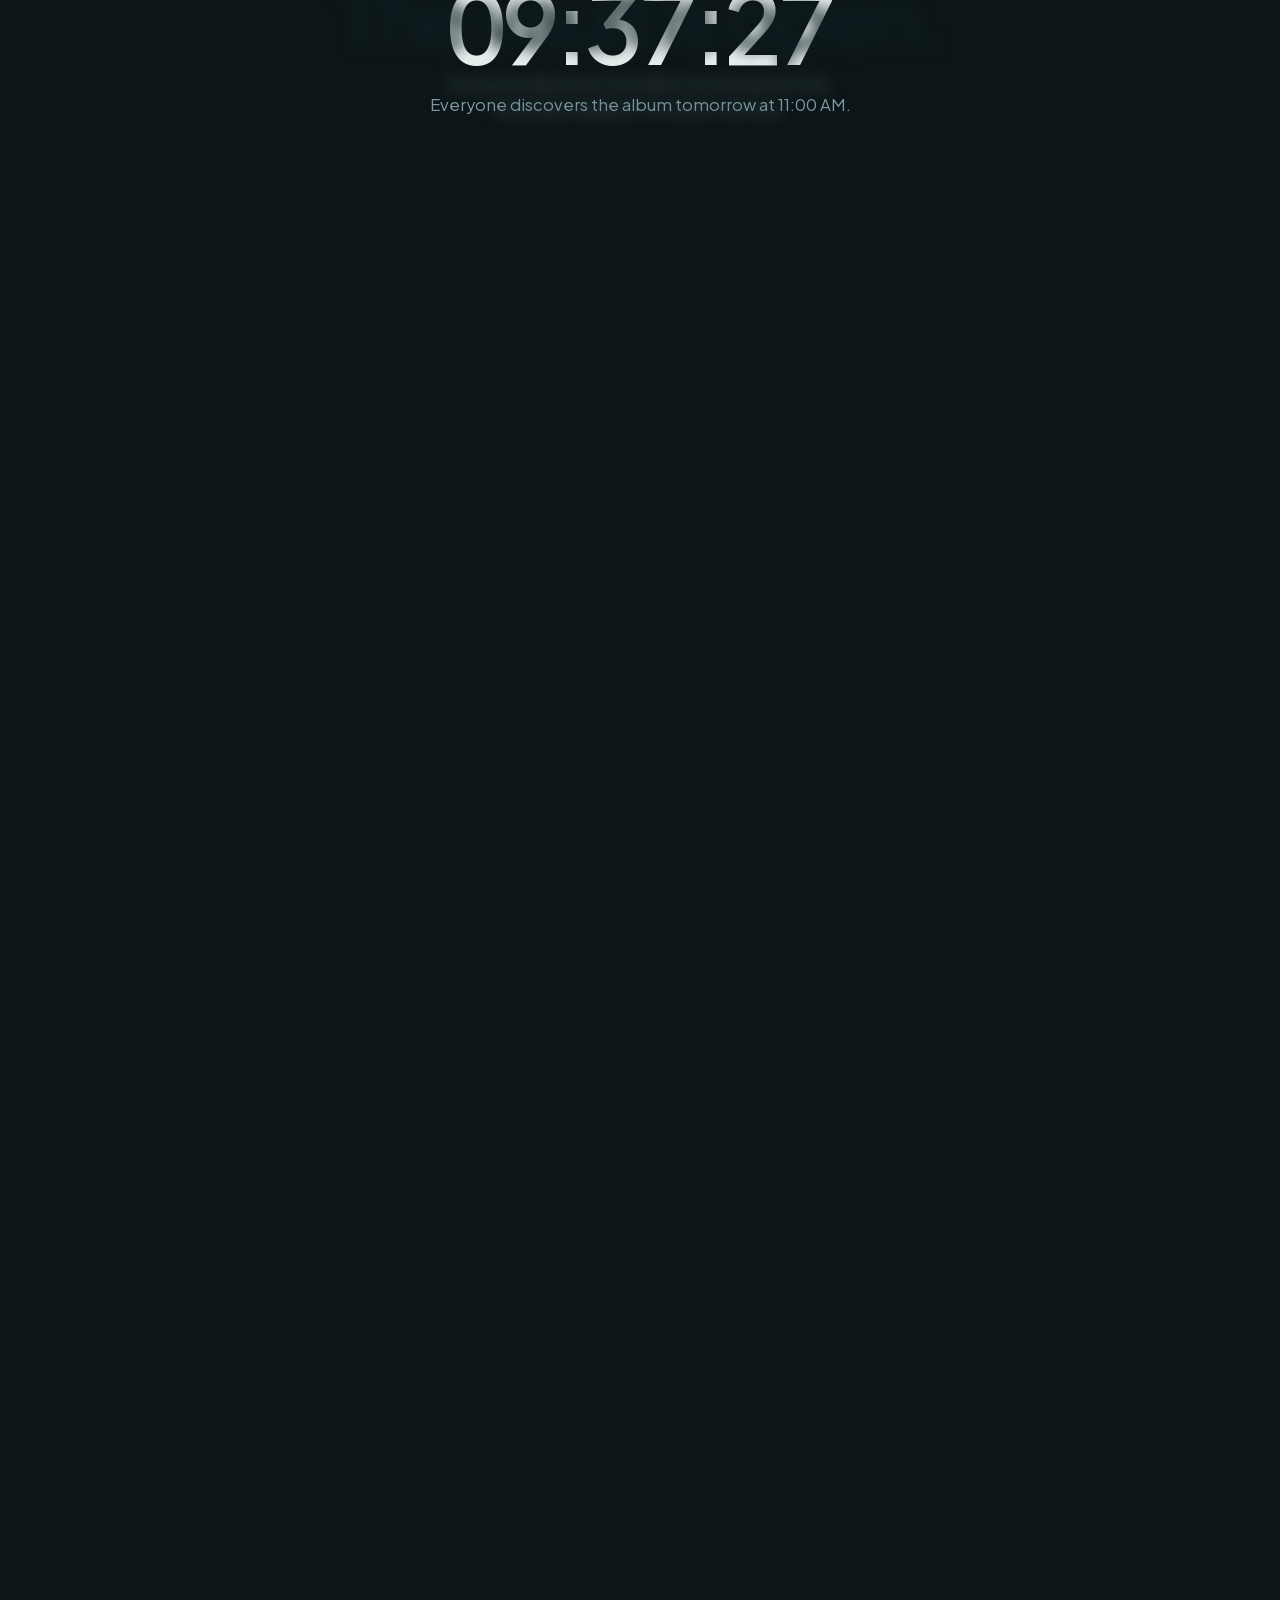
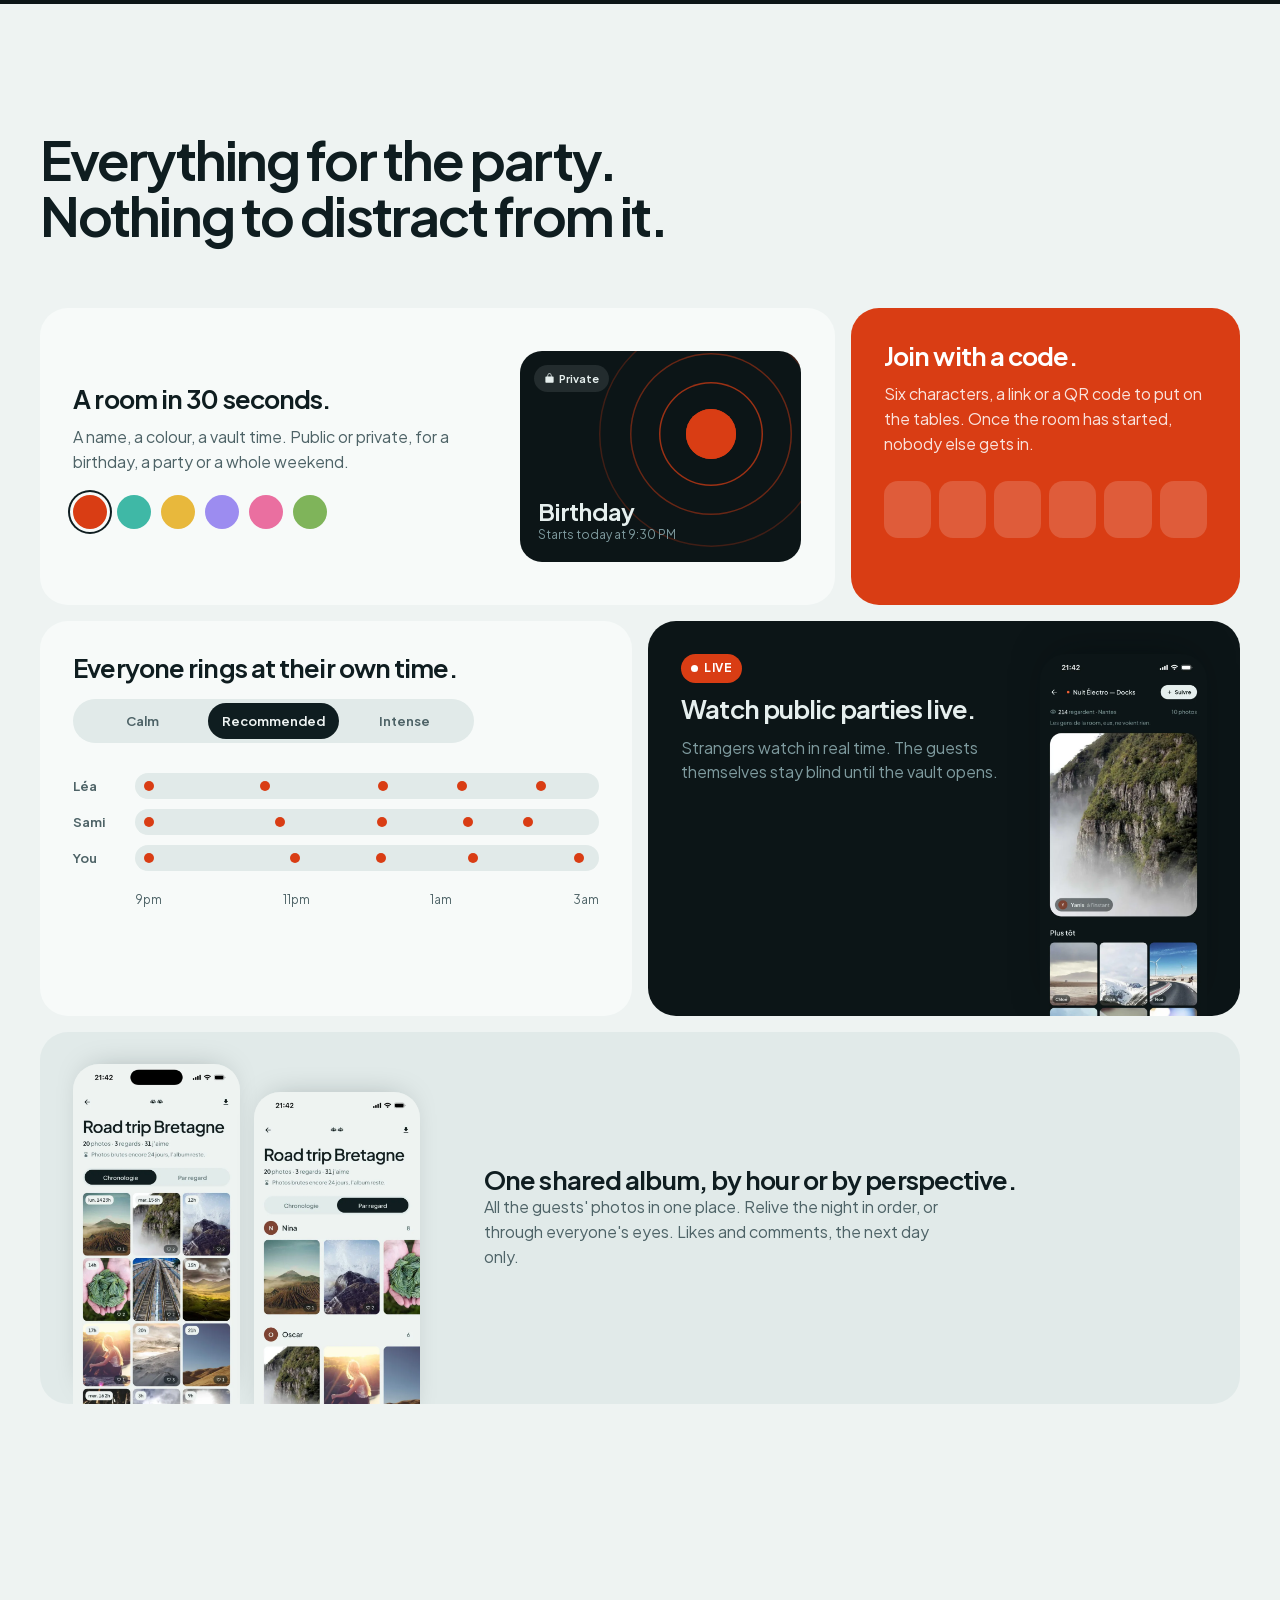
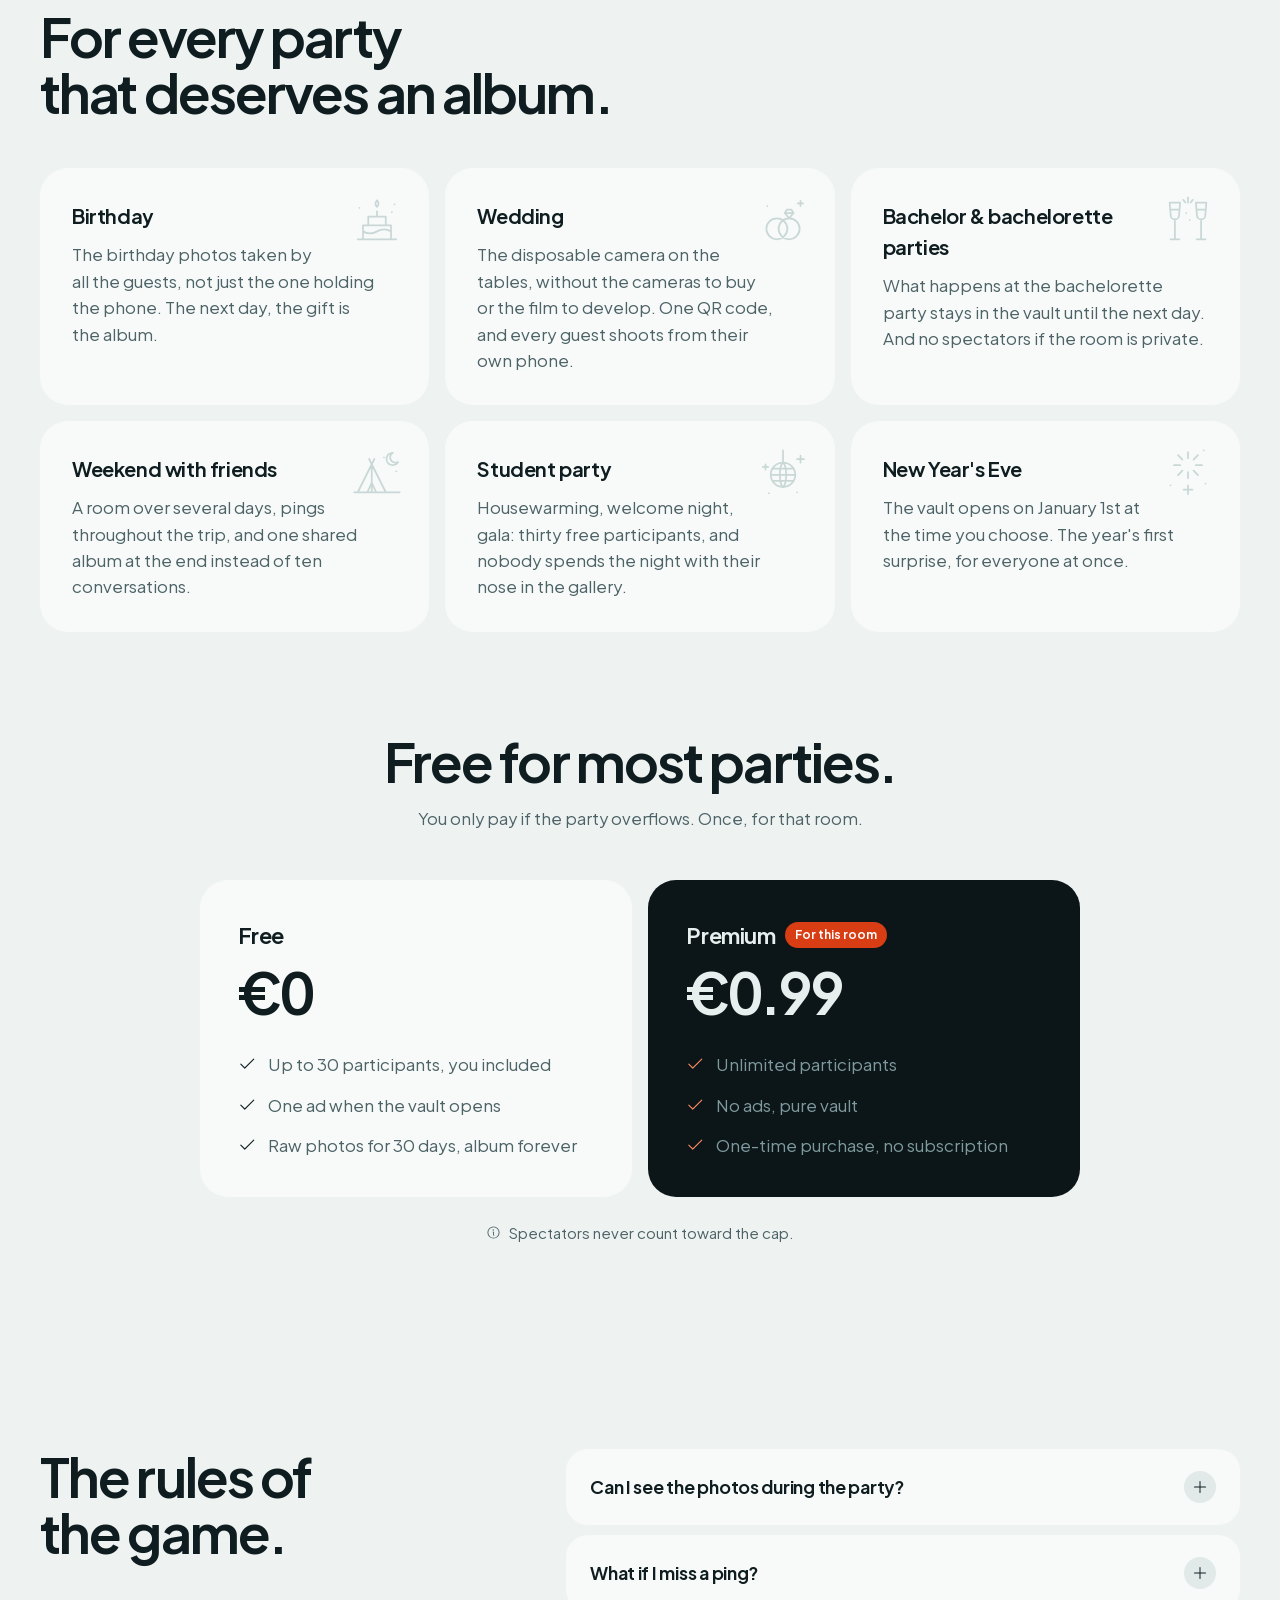
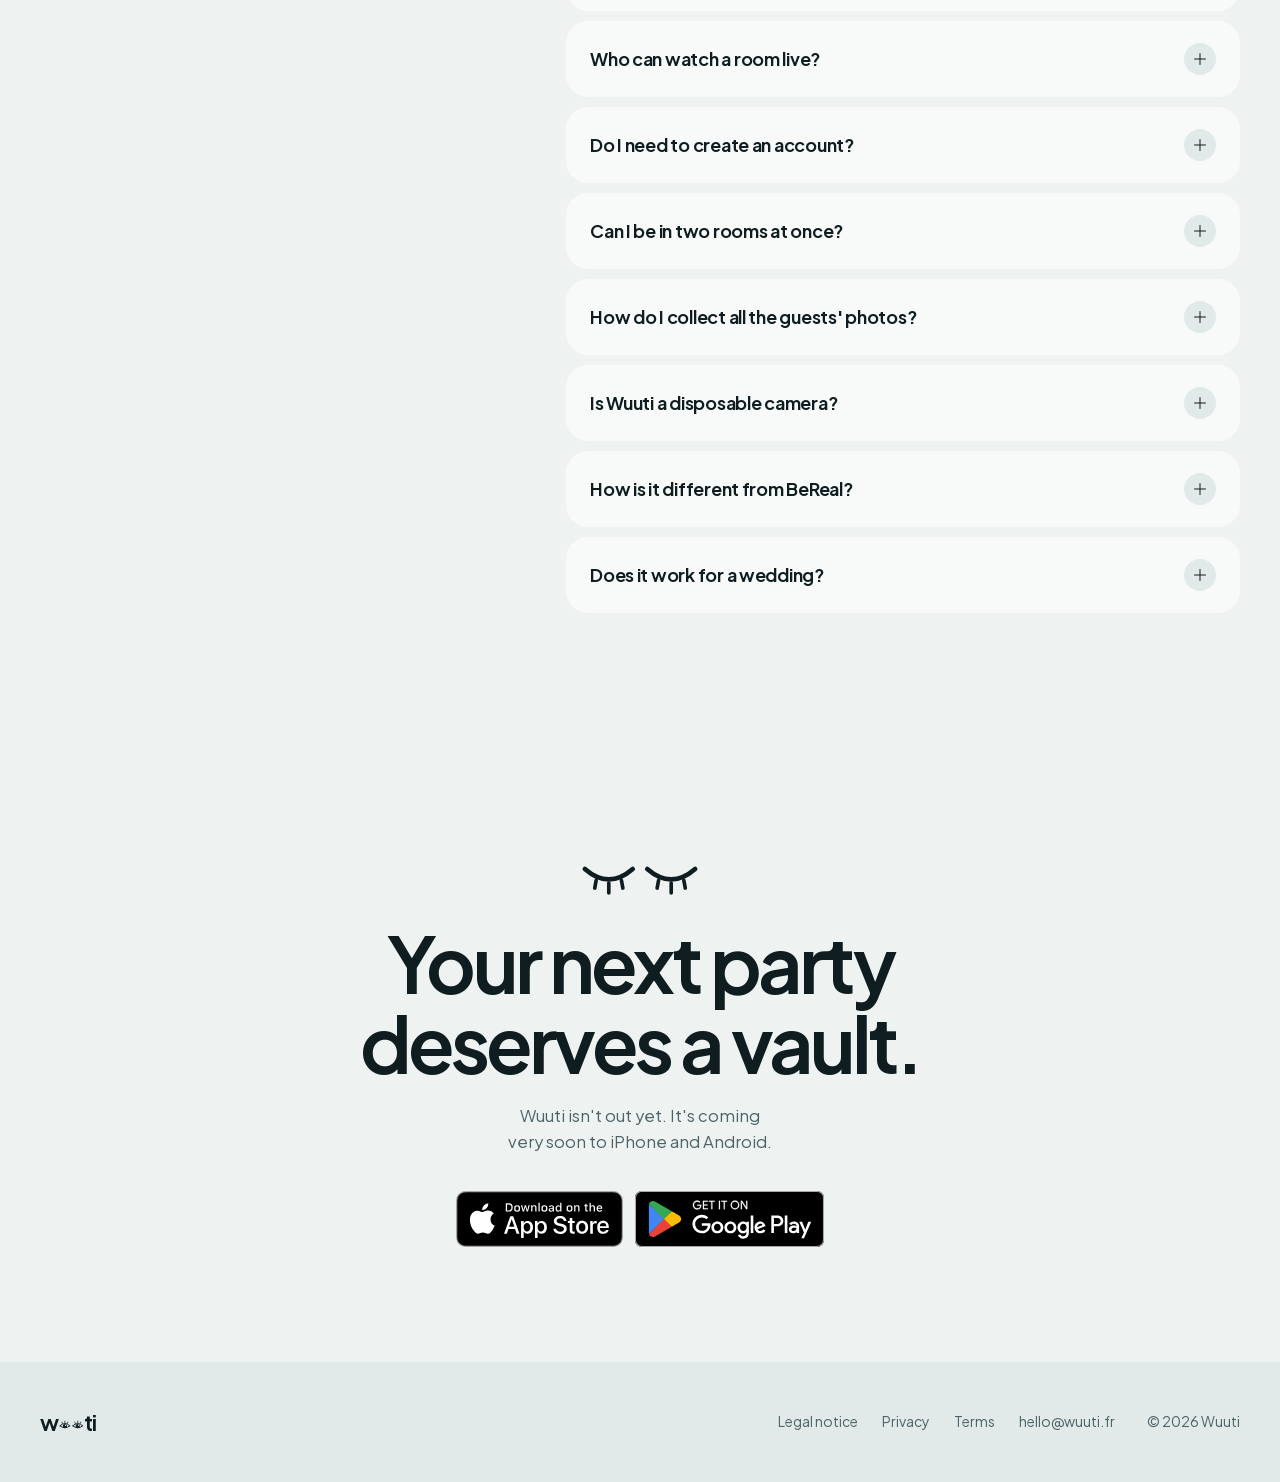
==== commit a5212c6f: "Navbar : remplacement de 'Bientôt disponible' par 'Téléchargement'" ====
--- a/index.html
+++ b/index.html
@@ -203,7 +203,7 @@
         <ul class="lang__menu" role="listbox" tabindex="-1" data-lang-menu data-i18n-attr="aria-label:nav.language"></ul>
       </div>
       <a href="#obtenir" class="btn btn--ember btn--sm" data-magnetic>
-        <span data-i18n="nav.cta">Bientôt disponible</span>
+        <span data-i18n="nav.cta">Téléchargement</span>
       </a>
     </div>
   </header>
@@ -565,7 +565,7 @@
     </div>
   </footer>
 
-  <script src="i18n.js?v=2" defer></script>
+  <script src="i18n.js?v=3" defer></script>
   <script src="main.js?v=13" defer></script>
 </body>
 </html>
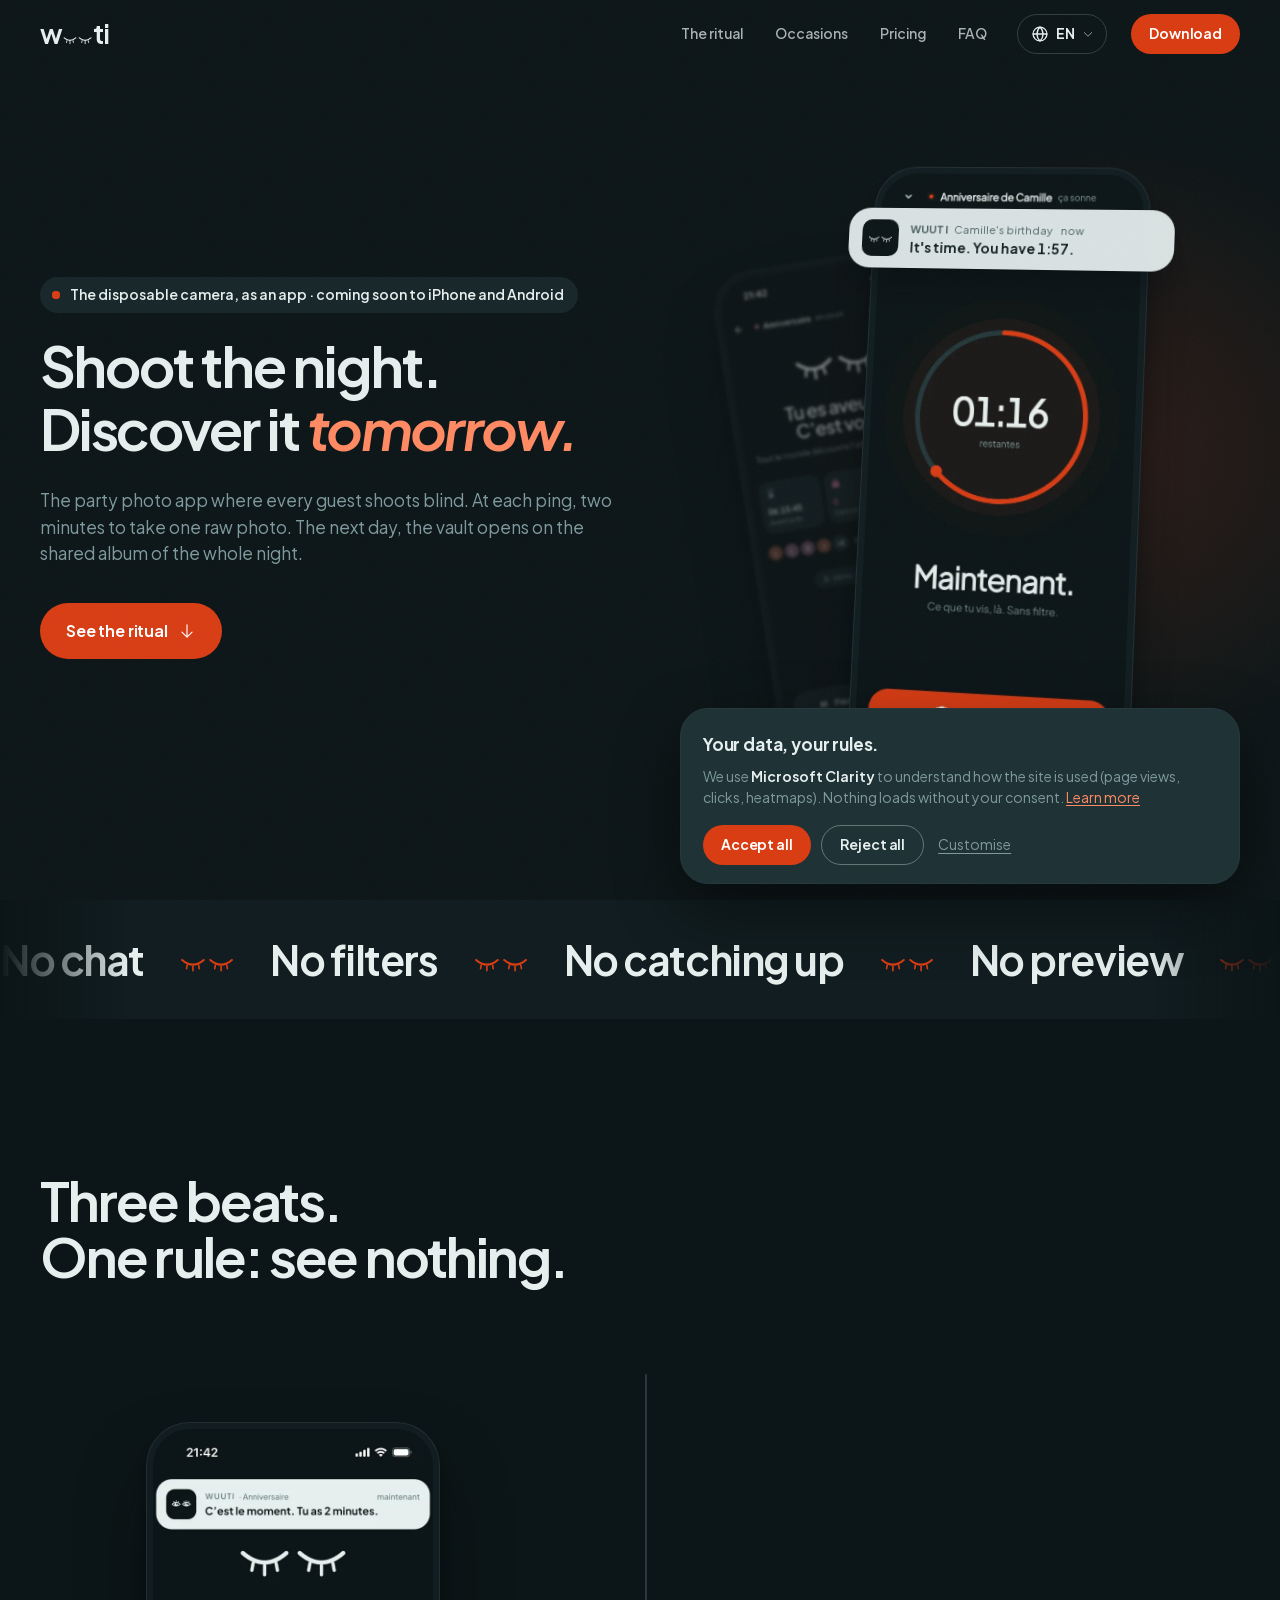
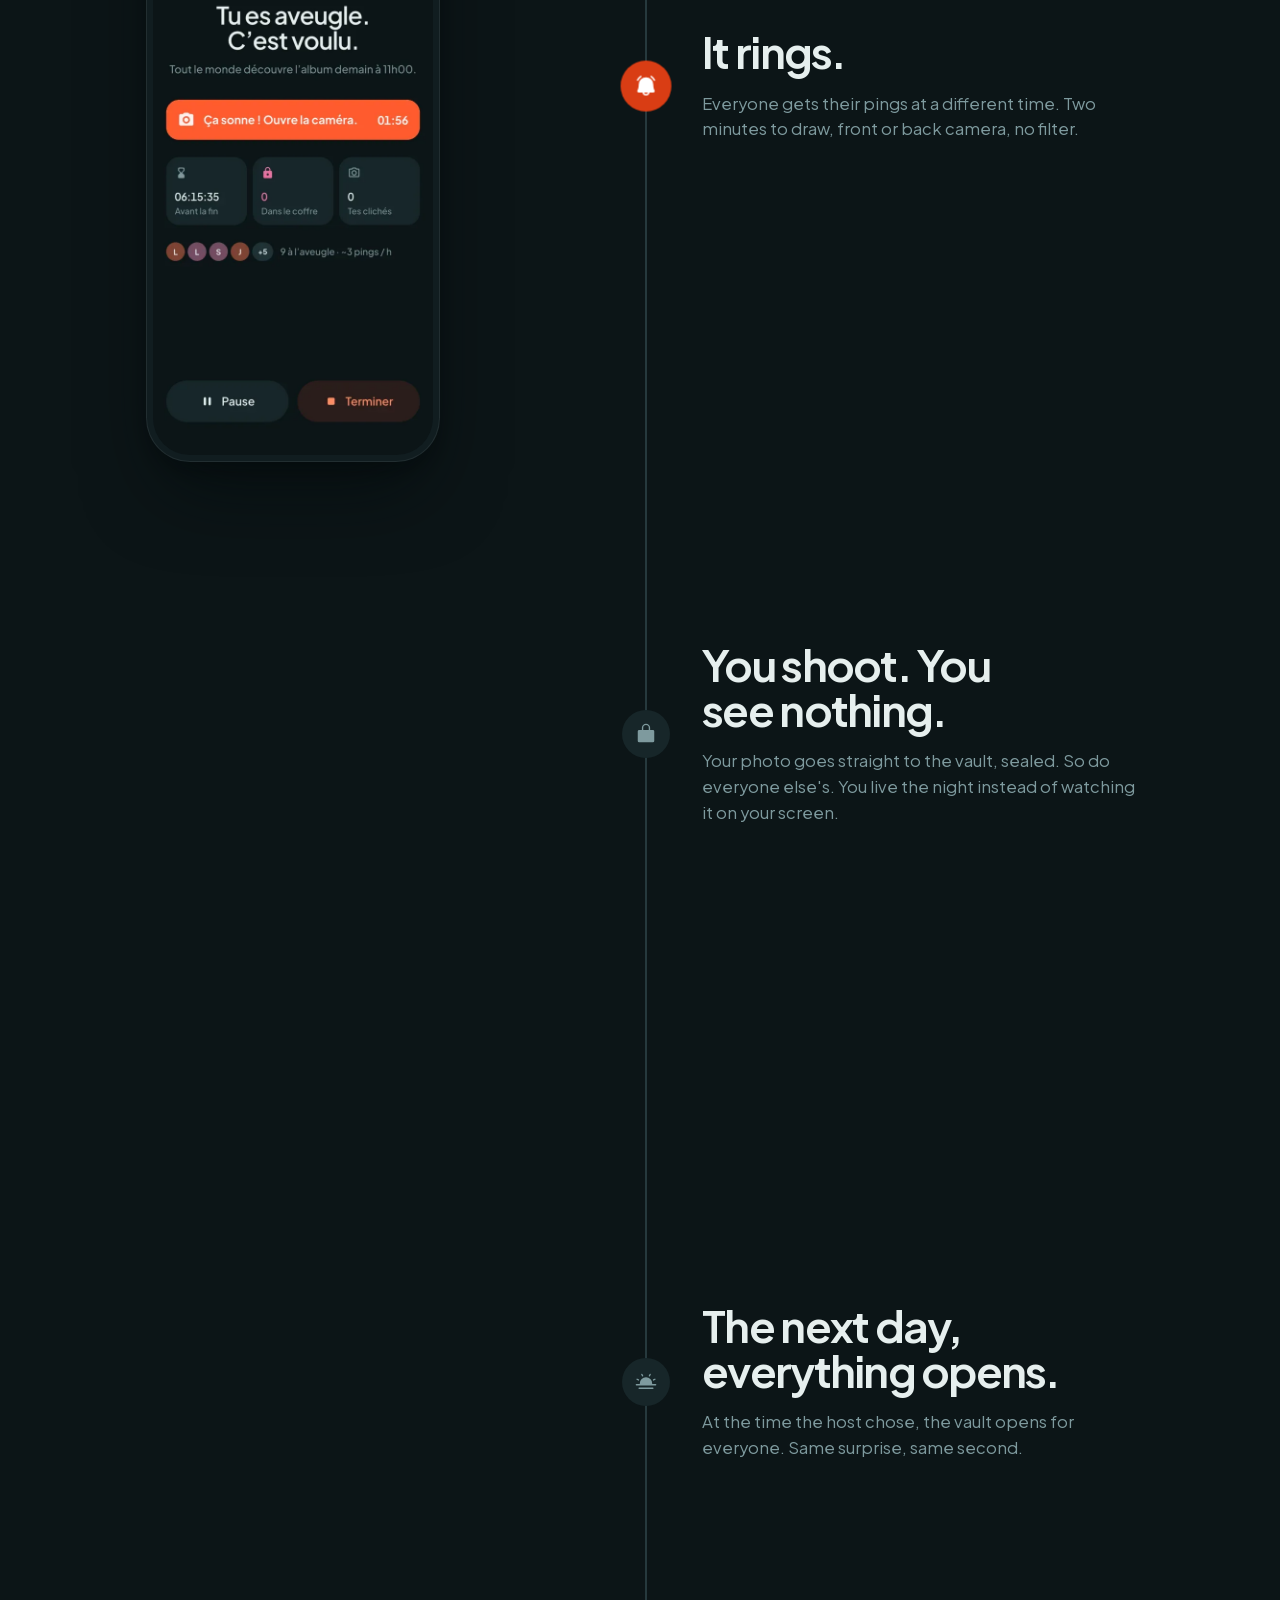
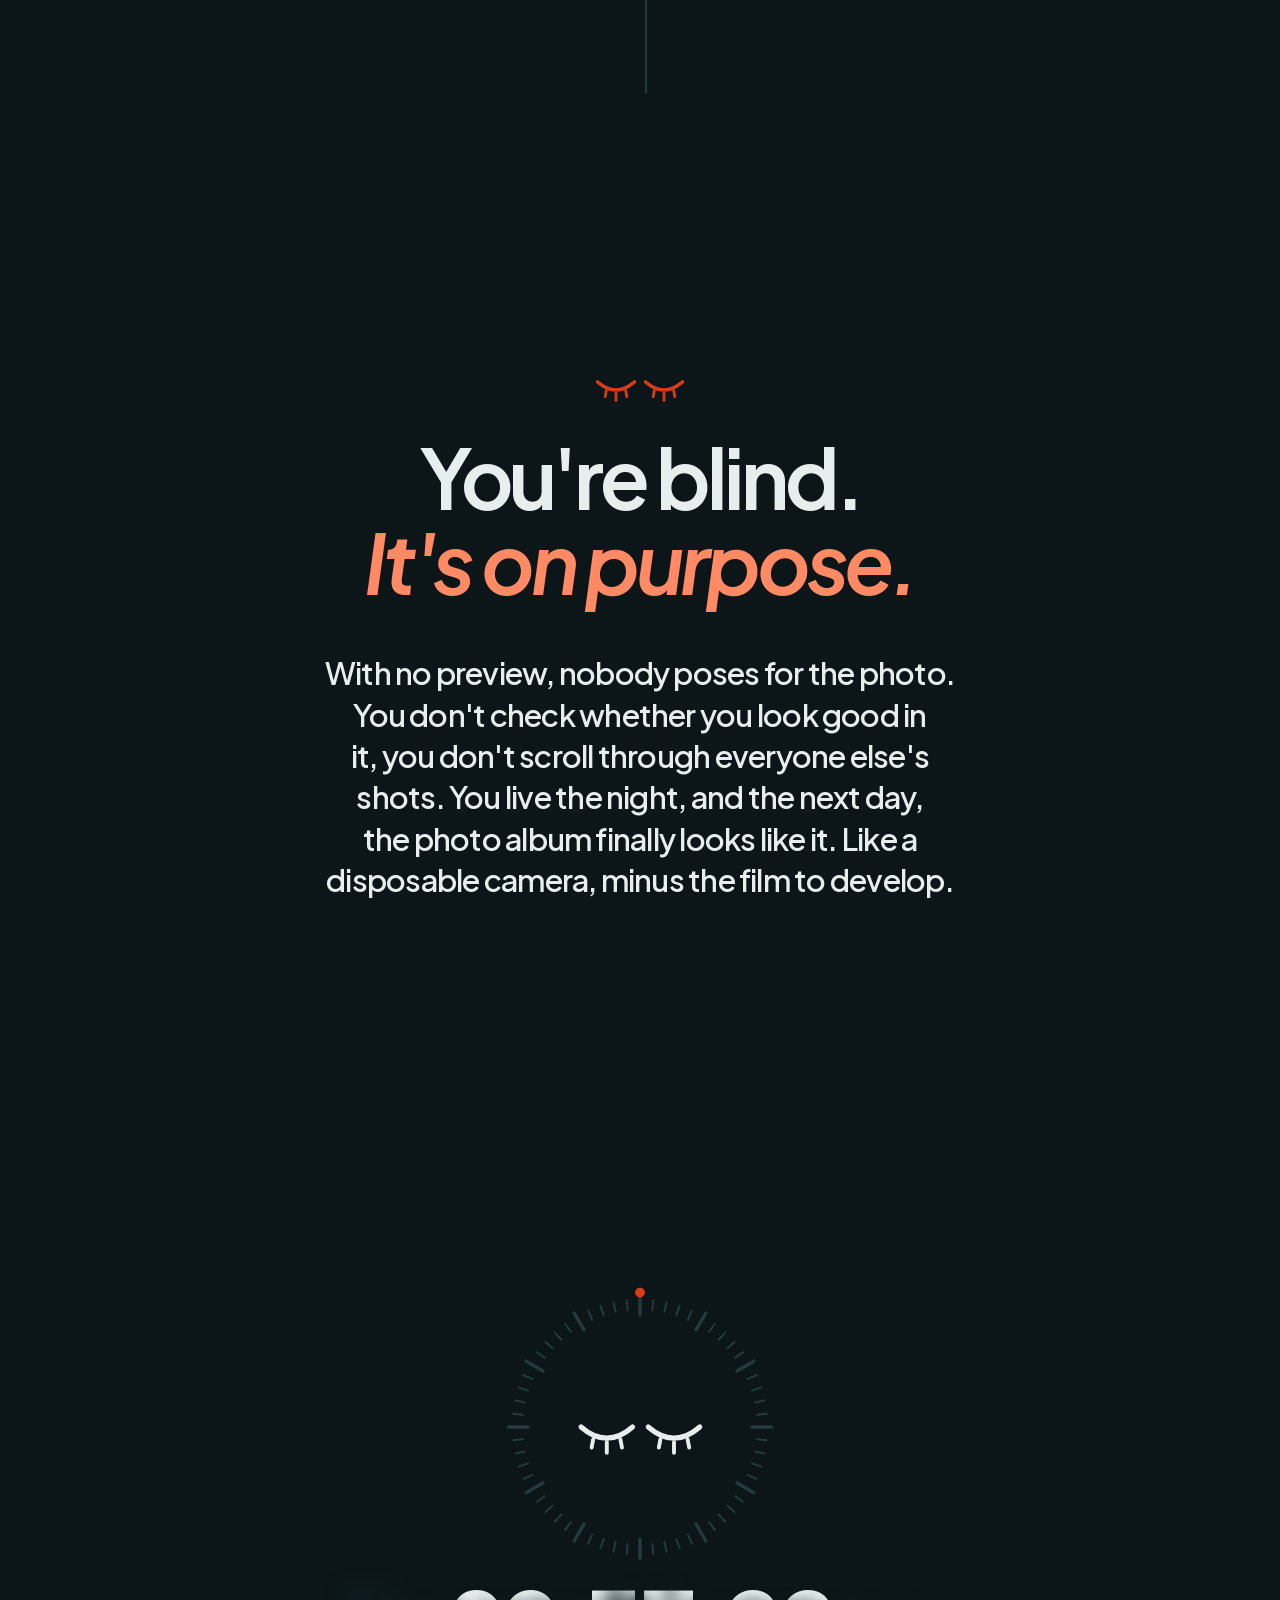
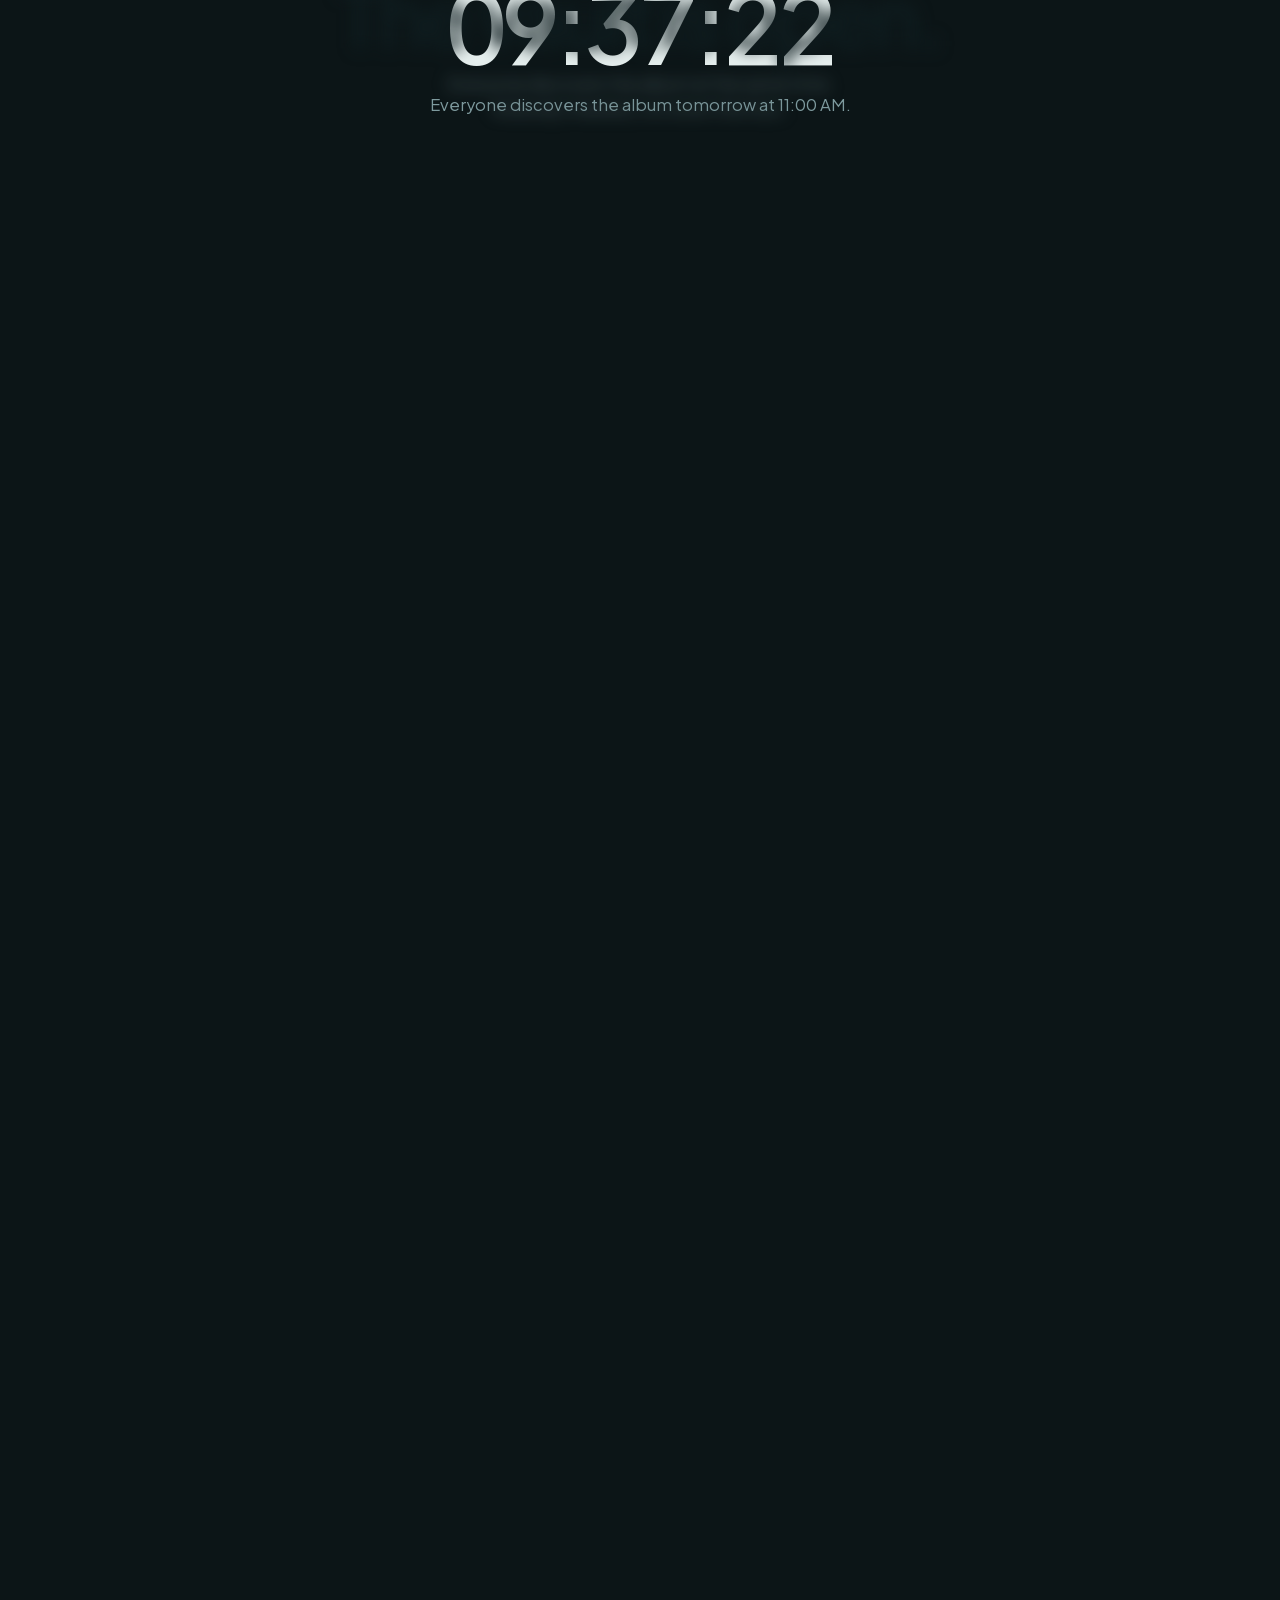
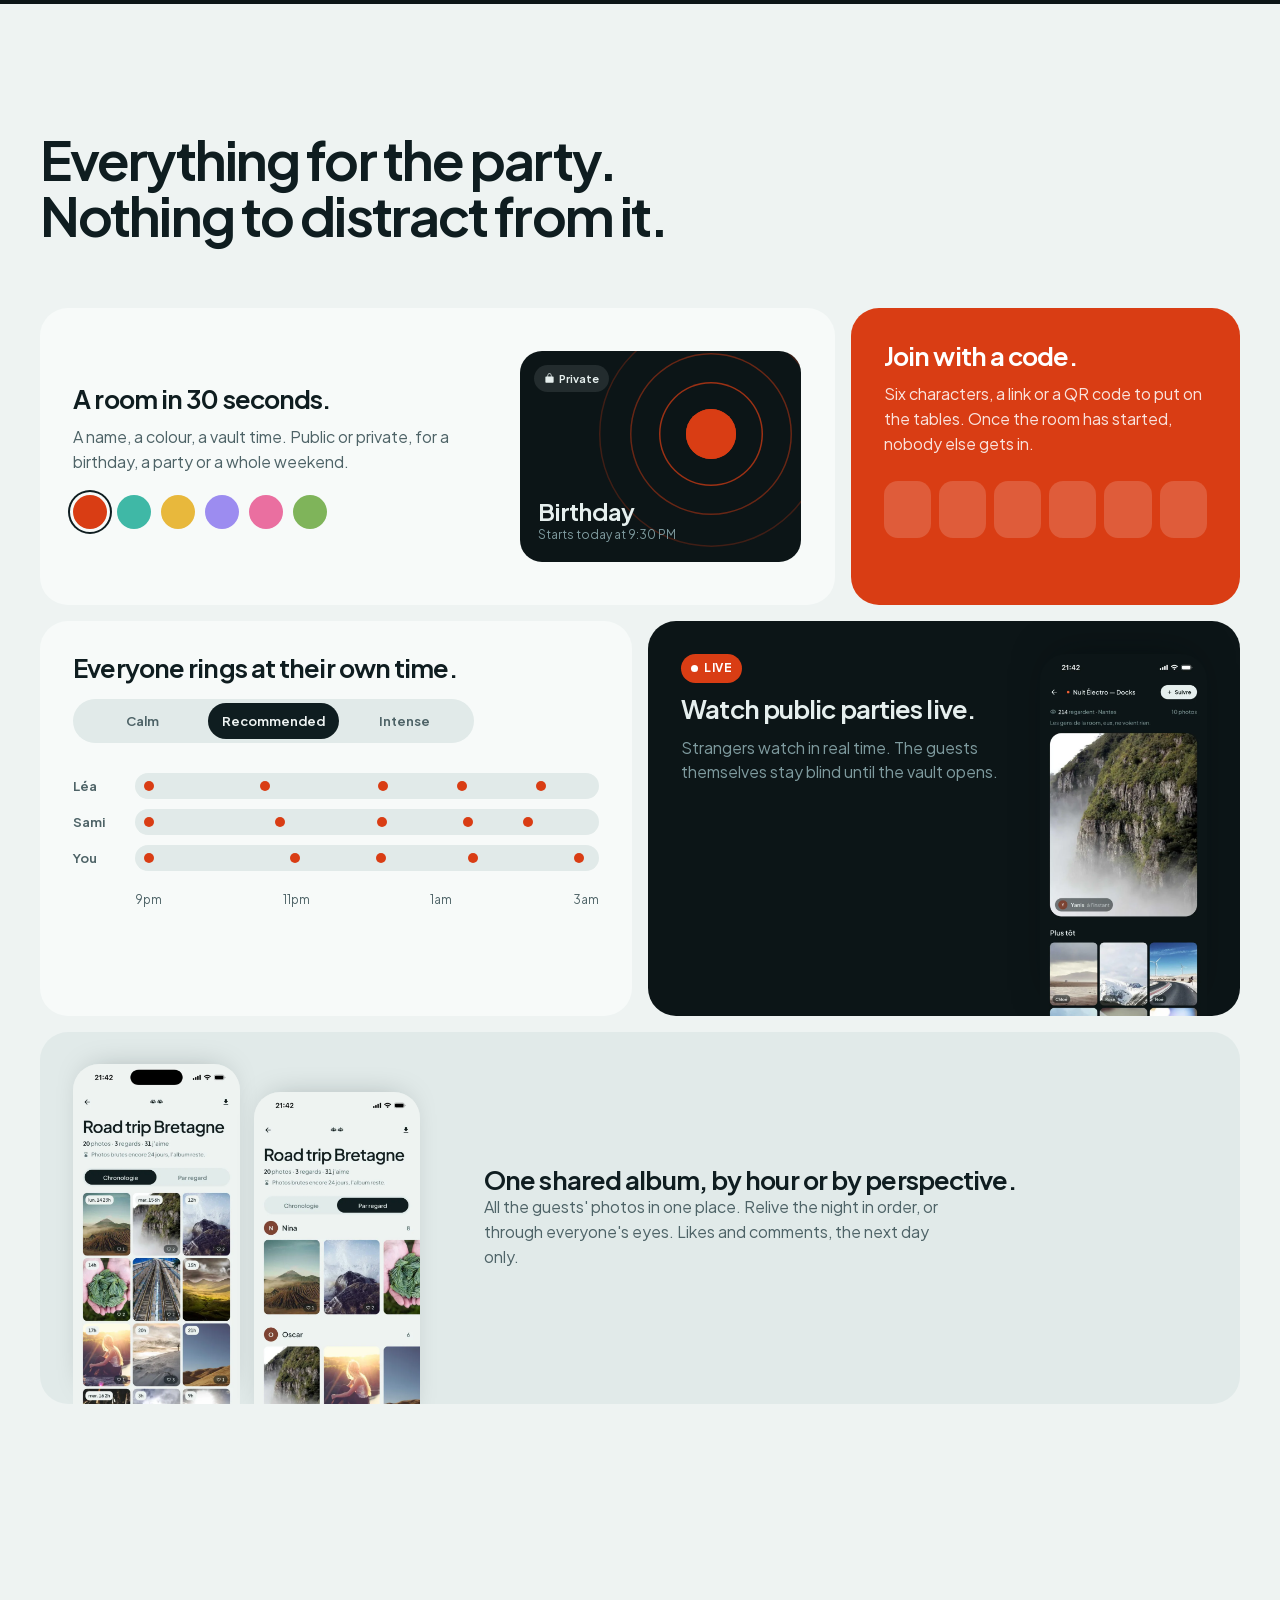
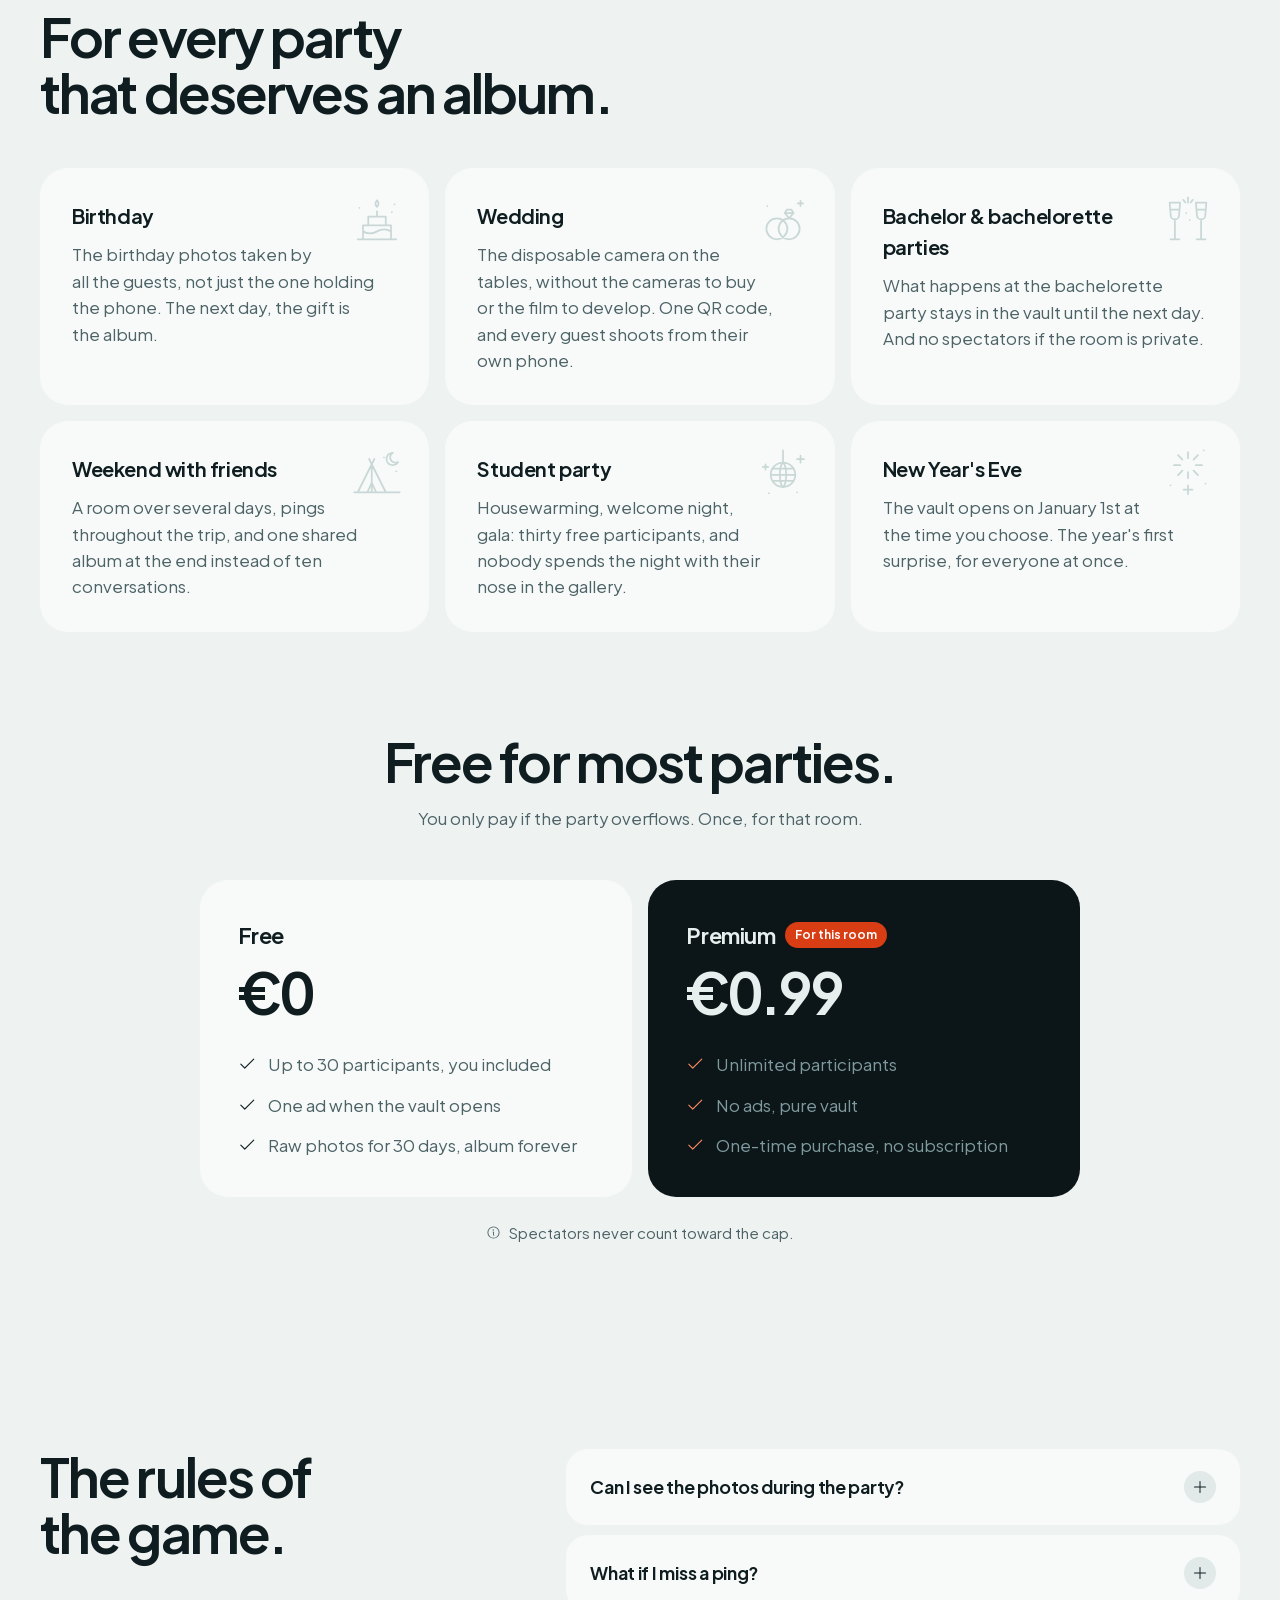
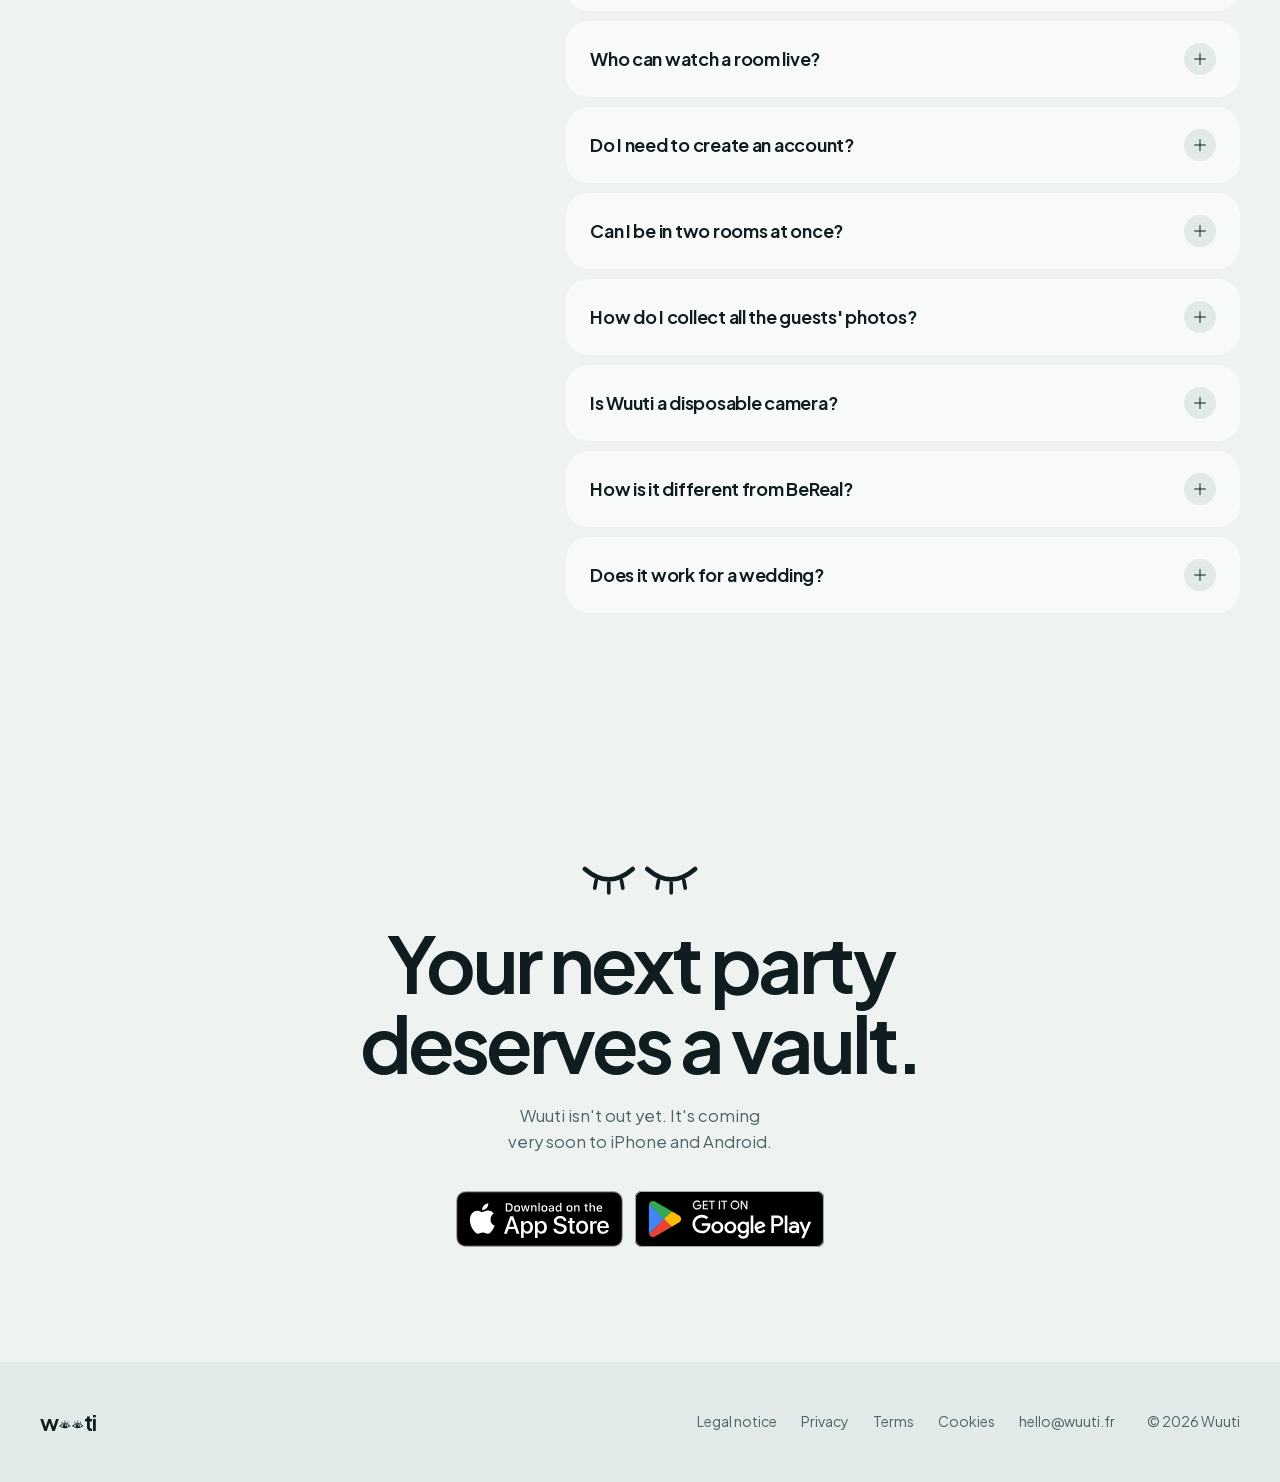
==== commit 683fbc19: "Clarity derrière consentement + bandeau cookies RGPD - Microsoft Clarity (z1uzxgbtr2) chargé uniquem" ====
--- a/index.html
+++ b/index.html
@@ -160,7 +160,7 @@
   <link rel="apple-touch-icon" href="assets/apple-touch-icon.png" />
   <link rel="preload" href="assets/fonts/jakarta.woff2" as="font" type="font/woff2" crossorigin />
   <link rel="preload" href="assets/screens/23-ping-camera.webp?v=2" as="image" />
-  <link rel="stylesheet" href="styles.css?v=27" />
+  <link rel="stylesheet" href="styles.css?v=28" />
 </head>
 <body>
   <!-- Icônes Phosphor (MIT), en sprite : pas de CSS ni de police externe -->
@@ -559,6 +559,7 @@
         <a href="mentions-legales.html" data-i18n="footer.legal">Mentions légales</a>
         <a href="confidentialite.html" data-i18n="footer.privacy">Confidentialité</a>
         <a href="conditions.html" data-i18n="footer.terms">Conditions</a>
+        <button type="button" class="footer__cookies" data-consent-open data-i18n="footer.cookies">Cookies</button>
         <a href="mailto:hello@wuuti.fr">hello@wuuti.fr</a>
       </nav>
       <p class="footer__copy">© 2026 Wuuti</p>
@@ -567,5 +568,6 @@
 
   <script src="i18n.js?v=3" defer></script>
   <script src="main.js?v=13" defer></script>
+  <script src="consent.js?v=1" defer></script>
 </body>
 </html>
--- a/styles.css
+++ b/styles.css
@@ -1194,10 +1194,141 @@
 /* ---------- Footer ---------- */
 .footer { background: var(--paper2); padding: 40px 0 calc(40px + env(safe-area-inset-bottom)); }
 .footer__inner { display: flex; align-items: center; gap: 24px; flex-wrap: wrap; }
-.footer__links { display: flex; gap: 4px 8px; margin-left: auto; flex-wrap: wrap; font-size: 14px; color: var(--ink-muted); }
+.footer__links { display: flex; gap: 4px 8px; margin-left: auto; flex-wrap: wrap; align-items: center; font-size: 14px; color: var(--ink-muted); }
 .footer__links a { display: inline-flex; align-items: center; min-height: 40px; padding-inline: 8px; }
+.footer__links button { background: none; border: 0; padding: 0; }
+.footer__links button.footer__cookies { display: inline-flex; align-items: center; min-height: 40px; padding-inline: 8px; font-size: 14px; color: inherit; }
+.footer__links button.footer__cookies:hover { color: var(--ink-text); }
 @media (hover: hover) and (pointer: fine) { .footer__links a:hover { color: var(--ink-text); } }
 .footer__copy { font-size: 14px; color: var(--ink-muted); }
+
+/* ---------- Consentement cookies (RGPD) ---------- */
+.consent { --z-consent: 100; }
+.consent__banner {
+  position: fixed;
+  z-index: var(--z-consent);
+  left: var(--gutter);
+  right: var(--gutter);
+  bottom: calc(16px + env(safe-area-inset-bottom));
+  max-width: 560px;
+  margin-left: auto;
+  background: var(--slate2);
+  color: var(--foam);
+  border: 1px solid var(--line);
+  border-radius: var(--r-card);
+  padding: 22px 22px 18px;
+  box-shadow: 0 24px 64px rgb(0 0 0 / 0.45);
+  animation: consent-in 420ms var(--ease-spring);
+}
+@keyframes consent-in { from { opacity: 0; transform: translateY(24px) scale(0.98); } }
+.consent__banner[hidden] { display: none; }
+.consent__title { font-weight: 700; font-size: 17px; letter-spacing: -0.01em; }
+.consent__text { margin-top: 8px; font-size: 14px; line-height: 1.55; color: var(--mist); text-wrap: pretty; }
+.consent__text strong { color: var(--foam); font-weight: 650; }
+.consent__text a { color: var(--ember-soft); text-decoration: underline; text-underline-offset: 2px; }
+.consent__actions { display: flex; gap: 10px; margin-top: 16px; flex-wrap: wrap; align-items: center; }
+.btn--ghost { border: 1px solid rgb(230 239 238 / 0.35); color: var(--foam); }
+@media (hover: hover) and (pointer: fine) { .btn--ghost:hover { border-color: rgb(230 239 238 / 0.7); background: rgb(230 239 238 / 0.08); } }
+.consent__link { background: none; border: 0; padding: 8px 4px; font-size: 14px; color: var(--mist); text-decoration: underline; text-underline-offset: 3px; }
+@media (hover: hover) and (pointer: fine) { .consent__link:hover { color: var(--foam); } }
+.consent__overlay {
+  position: fixed;
+  inset: 0;
+  z-index: var(--z-consent);
+  display: flex;
+  align-items: center;
+  justify-content: center;
+  padding: 20px;
+  background: rgb(12 21 23 / 0.7);
+  backdrop-filter: blur(6px);
+  -webkit-backdrop-filter: blur(6px);
+  animation: consent-fade 200ms ease-out;
+}
+@keyframes consent-fade { from { opacity: 0; } }
+.consent__overlay[hidden] { display: none; }
+.consent__modal {
+  position: relative;
+  width: min(560px, 100%);
+  max-height: min(84vh, 720px);
+  overflow: auto;
+  background: var(--ink2);
+  color: var(--foam);
+  border: 1px solid var(--line);
+  border-radius: var(--r-card);
+  padding: clamp(22px, 4vw, 32px);
+  box-shadow: 0 32px 80px rgb(0 0 0 / 0.5);
+  animation: consent-in 320ms var(--ease-out);
+}
+.consent__modal-title { font-size: 21px; font-weight: 700; letter-spacing: -0.02em; padding-right: 32px; }
+.consent__modal-intro { margin-top: 8px; font-size: 14px; color: var(--mist); }
+.consent__list { list-style: none; margin: 20px 0 0; padding: 0; display: grid; gap: 12px; }
+.consent__item {
+  display: flex;
+  gap: 16px;
+  align-items: flex-start;
+  justify-content: space-between;
+  background: var(--slate);
+  border: 1px solid var(--line);
+  border-radius: 20px;
+  padding: 16px 18px;
+}
+.consent__item-title { font-size: 15px; font-weight: 650; }
+.consent__item-text { margin-top: 6px; font-size: 13.5px; line-height: 1.55; color: var(--mist); }
+.consent__badge {
+  flex: none;
+  font-size: 12px;
+  font-weight: 650;
+  color: var(--foam);
+  background: rgb(127 154 158 / 0.18);
+  border: 1px solid rgb(127 154 158 / 0.4);
+  border-radius: 999px;
+  padding: 6px 12px;
+  white-space: nowrap;
+}
+.consent__switch {
+  flex: none;
+  width: 52px;
+  height: 30px;
+  border: 0;
+  border-radius: 999px;
+  background: rgb(127 154 158 / 0.35);
+  position: relative;
+  transition: background-color 200ms ease;
+  margin-top: 2px;
+}
+.consent__switch[aria-checked="true"] { background: var(--ember); }
+.consent__knob {
+  position: absolute;
+  top: 3px;
+  left: 3px;
+  width: 24px;
+  height: 24px;
+  border-radius: 50%;
+  background: #fff;
+  transition: transform 200ms var(--ease-out);
+}
+.consent__switch[aria-checked="true"] .consent__knob { transform: translateX(22px); }
+.consent__actions--modal { margin-top: 20px; }
+.consent__actions--modal .btn { flex: 1 1 auto; }
+.consent__close {
+  position: absolute;
+  top: 14px;
+  right: 14px;
+  width: 36px;
+  height: 36px;
+  border-radius: 50%;
+  border: 1px solid var(--line);
+  background: transparent;
+  color: var(--mist);
+  font-size: 14px;
+  line-height: 1;
+}
+@media (hover: hover) and (pointer: fine) { .consent__close:hover { color: var(--foam); border-color: var(--mist); } }
+@media (max-width: 560px) {
+  .consent__banner { padding: 20px 18px 16px; }
+  .consent__actions .btn { flex: 1 1 100%; }
+  .consent__link { margin-inline: auto; }
+}
 
 /* ---------- Mouvement réduit ---------- */
 @media (prefers-reduced-motion: reduce) {
